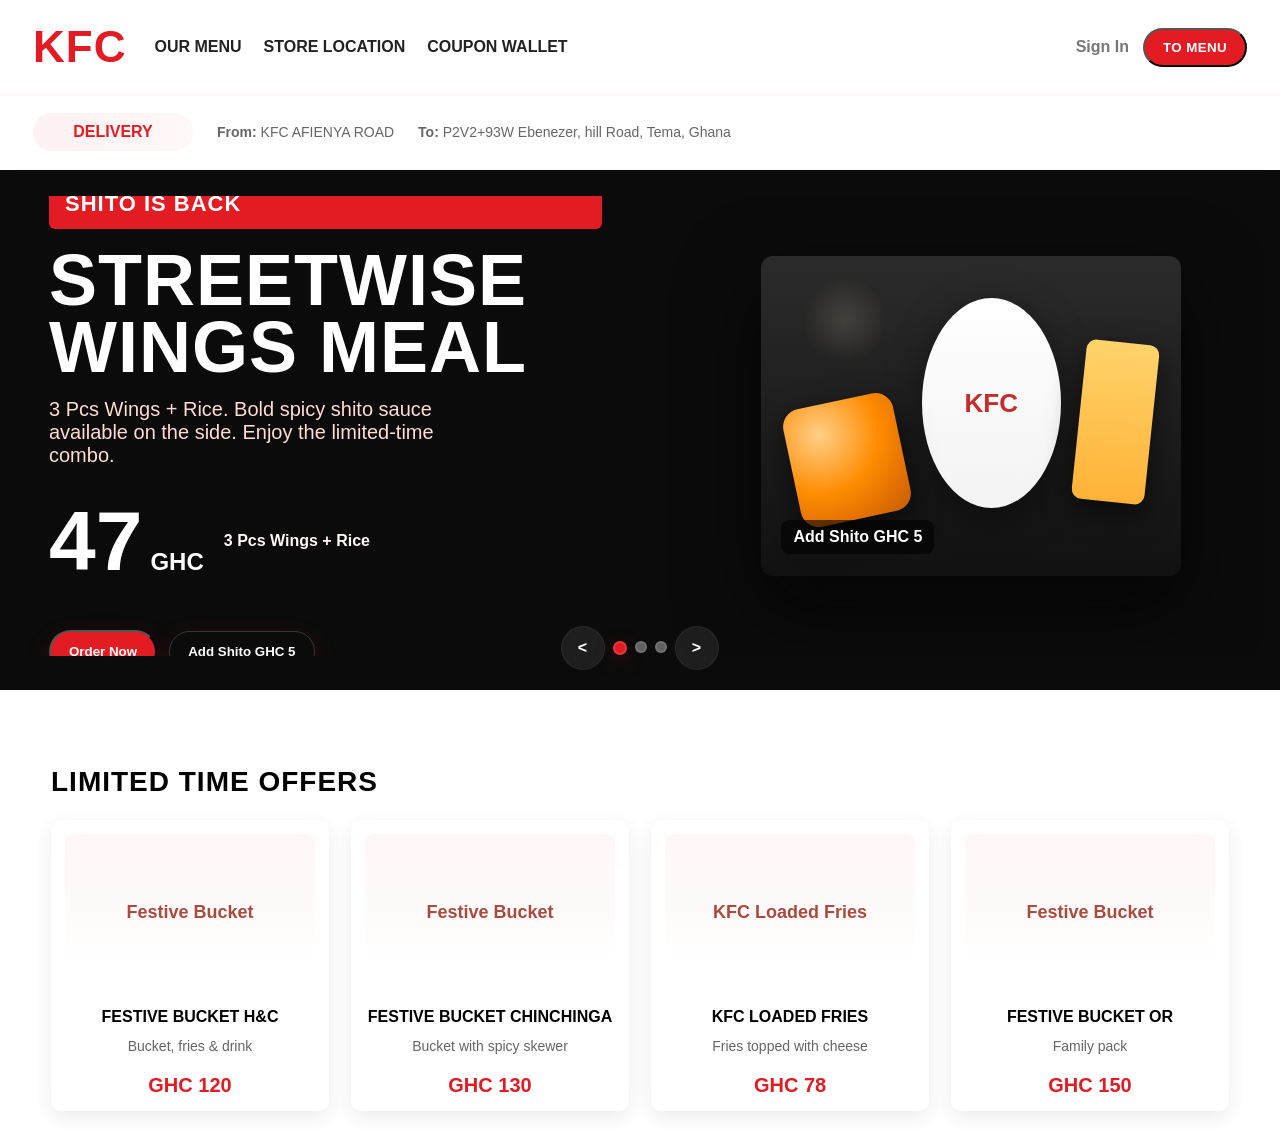
==== bas.html @ 0181c8e1 "Create bas.html" ====
<!doctype html>
<html lang="en">
<head>
  <meta charset="utf-8" />
  <meta name="viewport" content="width=device-width, initial-scale=1" />
  <title>KFC — Replica Hero Slideshow</title>

  <style>
    /* ---------- Reset & base ---------- */
    * { box-sizing: border-box; }
    html,body { margin:0; padding:0; height:100%; font-family: "Inter", "Helvetica Neue", Arial, sans-serif; -webkit-font-smoothing:antialiased; }
    :root{
      --red: #e31b23;
      --dark: #0b0b0b;
      --muted: #f4f4f4;
      --card-shadow: 0 6px 20px rgba(11,11,11,0.08);
      --max-w: 1250px;
    }
    a { color:inherit; text-decoration:none; }

    /* ---------- header ---------- */
    header {
      background: white;
      border-bottom: 1px solid rgba(227,27,35,0.06);
      position: sticky;
      top:0;
      z-index: 40;
      box-shadow: 0 1px 0 rgba(0,0,0,0.02);
    }
    .topbar {
      max-width: var(--max-w);
      margin: 0 auto;
      display:flex;
      align-items:center;
      gap:24px;
      padding:22px 18px;
    }
    .logo {
      font-weight:900;
      color: var(--red);
      font-size:44px;
      letter-spacing:1px;
    }
    nav {
      display:flex;
      gap:22px;
      margin-left:12px;
      align-items:center;
      font-weight:700;
      text-transform:uppercase;
      color:#222;
    }
    .right-actions { margin-left:auto; display:flex; align-items:center; gap:14px; }
    .btn-menu {
      background: var(--red);
      color:white;
      border-radius:28px;
      padding:10px 18px;
      font-weight:700;
      letter-spacing:0.4px;
    }

    /* ---------- delivery row ---------- */
    .delivery-row {
      max-width: var(--max-w);
      margin: 0 auto;
      padding:18px;
      display:flex;
      gap:18px;
      align-items:center;
      border-bottom: 1px solid rgba(0,0,0,0.04);
      color:#333;
    }
    .delivery-pill {
      display:flex;
      gap:10px;
      align-items:center;
      background:linear-gradient(90deg, rgba(227,27,35,0.06), rgba(227,27,35,0.03));
      padding:10px 14px;
      border-radius:28px;
      font-weight:700;
      color:var(--red);
      width:160px;
      justify-content:center;
    }
    .del-info { color:#666; font-size:14px; margin-left:6px; }

    /* ---------- hero slideshow ---------- */
    .hero-wrap {
      background: var(--dark);
      padding:26px 0 34px 0;
    }
    .hero {
      max-width: var(--max-w);
      margin: 0 auto;
      position:relative;
      height:460px;
      border-radius:6px;
      overflow:visible;
    }

    .slides {
      height:100%;
      position:relative;
      overflow: hidden;
      border-radius:6px;
    }

    .slide {
      position:absolute;
      inset:0;
      display:flex;
      gap:30px;
      align-items:center;
      padding:34px;
      transition: transform 0.7s cubic-bezier(.2,.9,.2,1), opacity 0.7s ease;
      opacity:0;
      transform: translateX(30px);
    }
    .slide.active { opacity:1; transform: translateX(0); z-index:2; }

    /* Left panel — announcement */
    .announce {
      width:48%;
      color:white;
      display:flex;
      flex-direction:column;
      gap:18px;
      justify-content:center;
    }
    .announce .tag {
      background:var(--red);
      padding:12px 16px;
      display:inline-block;
      font-weight:900;
      font-size:22px;
      border-radius:6px;
      letter-spacing:1px;
    }
    .announce h1 {
      margin:0;
      font-size:72px;
      line-height:0.92;
      letter-spacing:1px;
      font-weight:900;
      text-transform:uppercase;
    }
    .announce .desc {
      font-size:20px;
      color: #ffdcd5;
      max-width:440px;
    }
    .announce .pricebox {
      display:flex;
      align-items:center;
      gap:20px;
      margin-top:8px;
    }
    .price {
      font-size:84px;
      font-weight:900;
      color:white;
    }
    .price small {
      display:block;
      font-size:18px;
      font-weight:700;
      margin-top:-6px;
      color:#ffefef;
    }
    .cta-row { margin-top:22px; display:flex; gap:12px; align-items:center; }

    .cta {
      background:var(--red);
      color:#fff;
      padding:12px 18px;
      border-radius:28px;
      font-weight:800;
      box-shadow: 0 8px 24px rgba(227,27,35,0.18);
      cursor:pointer;
    }
    .cta.secondary {
      background:transparent;
      color:#fff;
      border:1px solid rgba(255,255,255,0.18);
    }

    /* Right panel — hero product composition */
    .hero-media {
      width:52%;
      display:flex;
      align-items:center;
      justify-content:center;
      position:relative;
    }
    .product-stack {
      width:480px;
      height:300px;
      position:relative;
    }

    /* simple decorative "bucket + wings + rice" using SVG background placeholders */
    .product-placeholder {
      position:absolute;
      right:0;
      bottom:0;
      width:420px;
      height:320px;
      transform:translateX(10px);
      background-image:
        radial-gradient(circle at 20% 20%, rgba(255,230,200,0.14), transparent 10%),
        linear-gradient(180deg,#2b2b2b 0%, #111 100%);
      border-radius:12px;
      display:flex;
      align-items:center;
      justify-content:center;
      overflow:hidden;
      box-shadow: 0 30px 80px rgba(3,3,3,0.7);
    }
    .product-placeholder .fake-bucket {
      width:360px;
      height:220px;
      position:relative;
      display:flex;
      gap:18px;
      align-items:flex-end;
      justify-content:center;
      padding-bottom:18px;
    }
    .bucket {
      width:210px;
      height:210px;
      border-radius:50%;
      background:linear-gradient(180deg,#fff 0%, #f3f3f3 100%);
      display:flex;
      align-items:center;
      justify-content:center;
      box-shadow: 0 12px 40px rgba(0,0,0,0.45);
      font-weight:900;
      color:#c82b2b;
      font-size:26px;
    }
    .wings {
      width:150px;
      height:120px;
      background: radial-gradient(circle at 30% 25%, #ffcf87, #ff8b00 50%, #c85a03 100%);
      border-radius:18px;
      transform: translateY(12px) rotate(-12deg);
      box-shadow: 0 10px 30px rgba(0,0,0,0.6);
    }
    .fries {
      width:110px;
      height:160px;
      background:linear-gradient(#ffd36b,#ffb236);
      border-radius:10px;
      transform: translateY(-6px) rotate(6deg);
      box-shadow: 0 10px 30px rgba(0,0,0,0.6);
    }

    /* small badge on product */
    .badge {
      position:absolute;
      left:20px;
      bottom:22px;
      background:rgba(0,0,0,0.6);
      color:#fff;
      padding:8px 12px;
      border-radius:8px;
      font-weight:800;
      display:inline-flex;
      gap:8px;
      align-items:center;
    }

    /* slide indicator dots & arrows */
    .controls {
      position:absolute;
      left:50%;
      transform:translateX(-50%);
      bottom:-14px;
      display:flex;
      gap:8px;
      align-items:center;
      z-index:60;
    }
    .dots { display:flex; gap:8px; }
    .dot {
      width:12px; height:12px; border-radius:50%;
      background:rgba(255,255,255,0.35);
      border:2px solid rgba(255,255,255,0.12);
      cursor:pointer;
    }
    .dot.active { background:var(--red); box-shadow: 0 6px 20px rgba(227,27,35,0.28); width:14px; height:14px; }

    .arrow {
      width:44px; height:44px;
      border-radius:50%;
      background: rgba(255,255,255,0.08);
      display:flex; align-items:center; justify-content:center;
      backdrop-filter: blur(2px);
      cursor:pointer;
      border: 1px solid rgba(255,255,255,0.06);
      color:white;
      font-weight:800;
    }
    .arrow:hover { background: rgba(255,255,255,0.12); }

    /* ---------- limited time offers ---------- */
    .section {
      max-width: var(--max-w);
      margin: 36px auto;
      padding: 18px;
    }
    .section h2 {
      font-size:28px;
      letter-spacing:1px;
      margin:22px 0;
      font-weight:900;
    }
    .cards {
      display:grid;
      grid-template-columns: repeat(4, 1fr);
      gap:22px;
    }
    .card {
      background:white;
      border-radius:10px;
      padding:14px;
      box-shadow: var(--card-shadow);
      display:flex;
      flex-direction:column;
      align-items:center;
      gap:12px;
    }
    .card .img {
      width:100%;
      aspect-ratio: 1.6 / 1;
      border-radius:8px;
      background: linear-gradient(#fff7f7,#fff);
      display:flex;
      align-items:center;
      justify-content:center;
      font-weight:800;
      color:#a94b3f;
      font-size:18px;
    }
    .card h3 { margin:6px 0 0 0; font-size:16px; font-weight:800; text-transform:uppercase; }
    .card p { margin:0; color:#666; font-size:14px; text-align:center; }
    .card .price { font-weight:900; margin-top:8px; font-size:20px; color:var(--red); }

    /* ---------- layout widths ---------- */
    .container { max-width: var(--max-w); margin:0 auto; padding:0 18px; }

    /* ---------- responsive for slightly smaller screens (but user wanted large screen) ---------- */
    @media (max-width: 1100px) {
      .announce h1 { font-size:56px; }
      .price { font-size:66px; }
      .hero { height:420px; }
      .cards { grid-template-columns: repeat(2,1fr); }
    }
    @media (max-width: 760px) {
      .topbar { padding:14px; gap:12px; }
      nav { display:none; }
      .hero { height:380px; }
      .slide { flex-direction:column; padding:18px; }
      .announce { width:100%; text-align:center; }
      .hero-media { width:100%; margin-top:12px; }
      .cards { grid-template-columns: 1fr; }
    }

  </style>
</head>
<body>

  <!-- HEADER -->
  <header role="banner" aria-label="Site header">
    <div class="topbar">
      <div style="display:flex;align-items:center;gap:16px;">
        <div class="logo">KFC</div>
        <nav aria-label="Main navigation">
          <a href="#">Our Menu</a>
          <a href="#">Store Location</a>
          <a href="#">Coupon Wallet</a>
        </nav>
      </div>

      <div class="right-actions">
        <div style="color:#777; font-weight:700;">Sign In</div>
        <button class="btn-menu" aria-label="Open menu">TO MENU</button>
      </div>
    </div>
  </header>

  <!-- DELIVERY ROW -->
  <div class="delivery-row">
    <div class="delivery-pill" aria-hidden="true">DELIVERY</div>
    <div class="del-info"><strong>From:</strong> KFC AFIENYA ROAD</div>
    <div class="del-info"><strong>To:</strong> P2V2+93W Ebenezer, hill Road, Tema, Ghana</div>
  </div>

  <!-- HERO / SLIDESHOW -->
  <section class="hero-wrap" aria-label="Promotions">
    <div class="hero">

      <div class="slides" id="slides">

        <!-- Slide 0 -->
        <article class="slide active" data-index="0" role="group" aria-roledescription="slide" aria-label="Slide 1 of 3">
          <div class="announce" aria-hidden="false">
            <div class="tag">SHITO IS BACK</div>
            <h1>STREETWISE<br>WINGS MEAL</h1>
            <div class="desc">3 Pcs Wings + Rice. Bold spicy shito sauce available on the side. Enjoy the limited-time combo.</div>

            <div class="pricebox">
              <div class="price">47<span style="font-size:24px; margin-left:8px;">GHC</span></div>
              <div style="color:#fff8f8; font-weight:800;">3 Pcs Wings + Rice</div>
            </div>

            <div class="cta-row">
              <button class="cta">Order Now</button>
              <button class="cta secondary">Add Shito GHC 5</button>
            </div>
          </div>

          <div class="hero-media" aria-hidden="true">
            <div class="product-stack">
              <div class="product-placeholder" role="img" aria-label="KFC meal">
                <div class="product-placeholder-inner">
                  <div class="fake-bucket">
                    <div class="wings" style="width:170px;height:120px"></div>
                    <div class="bucket">KFC</div>
                    <div class="fries"></div>
                  </div>
                </div>
                <div class="badge">Add Shito GHC 5</div>
              </div>
            </div>
          </div>
        </article>

        <!-- Slide 1 -->
        <article class="slide" data-index="1" role="group" aria-roledescription="slide" aria-label="Slide 2 of 3">
          <div class="announce">
            <div class="tag">NEW FLAVOUR</div>
            <h1>CRUNCHY<br>BUCKET</h1>
            <div class="desc">Get a family bucket with extra crispy pieces — perfect with our signature dips and fries.</div>

            <div class="pricebox">
              <div class="price">78<span style="font-size:24px; margin-left:8px;">GHC</span></div>
              <div style="color:#ffefef; font-weight:800;">Bucket + Fries</div>
            </div>

            <div class="cta-row">
              <button class="cta">View Bucket</button>
              <button class="cta secondary">Find Store</button>
            </div>
          </div>

          <div class="hero-media" aria-hidden="true">
            <div class="product-stack">
              <div class="product-placeholder">
                <div class="fake-bucket">
                  <div class="wings" style="width:155px;height:110px; transform: translateY(6px) rotate(-6deg)"></div>
                  <div class="bucket">KFC</div>
                  <div class="fries" style="transform: translateY(-10px) rotate(10deg)"></div>
                </div>
                <div class="badge">Limited Time</div>
              </div>
            </div>
          </div>
        </article>

        <!-- Slide 2 -->
        <article class="slide" data-index="2" role="group" aria-roledescription="slide" aria-label="Slide 3 of 3">
          <div class="announce">
            <div class="tag">FESTIVE</div>
            <h1>FESTIVE<br>BUCKET</h1>
            <div class="desc">Celebrate with a bucket for sharing — includes drinks and sides for the whole crew.</div>

            <div class="pricebox">
              <div class="price">95<span style="font-size:24px; margin-left:8px;">GHC</span></div>
              <div style="color:#ffefef; font-weight:800;">Meals for 3-4</div>
            </div>

            <div class="cta-row">
              <button class="cta">Get Festive</button>
              <button class="cta secondary">See Offers</button>
            </div>
          </div>

          <div class="hero-media" aria-hidden="true">
            <div class="product-stack">
              <div class="product-placeholder">
                <div class="fake-bucket">
                  <div class="wings" style="width:160px;height:120px; transform: translateY(10px) rotate(-10deg)"></div>
                  <div class="bucket">KFC</div>
                  <div class="fries"></div>
                </div>
                <div class="badge">Available on App</div>
              </div>
            </div>
          </div>
        </article>

      </div> <!-- slides -->

      <!-- controls (dots & arrows) -->
      <div class="controls" aria-hidden="false">
        <div class="arrow" id="prev" title="Previous" aria-label="Previous slide">&lt;</div>
        <div class="dots" id="dots" role="tablist" aria-label="Slide dots">
          <div class="dot active" data-dot="0" role="tab" aria-selected="true" aria-controls="slide-0"></div>
          <div class="dot" data-dot="1" role="tab" aria-selected="false" aria-controls="slide-1"></div>
          <div class="dot" data-dot="2" role="tab" aria-selected="false" aria-controls="slide-2"></div>
        </div>
        <div class="arrow" id="next" title="Next" aria-label="Next slide">&gt;</div>
      </div>

    </div>
  </section>

  <!-- LIMITED TIME OFFERS -->
  <section class="section" aria-labelledby="offers">
    <div class="container">
      <h2 id="offers">LIMITED TIME OFFERS</h2>
      <div class="cards" role="list">
        <article class="card" role="listitem">
          <div class="img">Festive Bucket</div>
          <h3>Festive Bucket H&C</h3>
          <p>Bucket, fries & drink</p>
          <div class="price">GHC 120</div>
        </article>

        <article class="card" role="listitem">
          <div class="img">Festive Bucket</div>
          <h3>Festive Bucket Chinchinga</h3>
          <p>Bucket with spicy skewer</p>
          <div class="price">GHC 130</div>
        </article>

        <article class="card" role="listitem">
          <div class="img">KFC Loaded Fries</div>
          <h3>KFC Loaded Fries</h3>
          <p>Fries topped with cheese</p>
          <div class="price">GHC 78</div>
        </article>

        <article class="card" role="listitem">
          <div class="img">Festive Bucket</div>
          <h3>Festive Bucket OR</h3>
          <p>Family pack</p>
          <div class="price">GHC 150</div>
        </article>
      </div>
    </div>
  </section>

  <script>
    // Simple autoplay slideshow with controls and accessibility
    (function(){
      const slidesEl = document.getElementById('slides');
      const slides = Array.from(slidesEl.querySelectorAll('.slide'));
      const dotsEl = document.getElementById('dots');
      const dots = Array.from(dotsEl.querySelectorAll('.dot'));
      const prev = document.getElementById('prev');
      const next = document.getElementById('next');

      let current = 0;
      let timer = null;
      const interval = 4500;

      function goTo(index, manual=false) {
        index = (index + slides.length) % slides.length;
        slides.forEach((s,i) => {
          if(i===index) {
            s.classList.add('active');
            s.setAttribute('aria-hidden','false');
          } else {
            s.classList.remove('active');
            s.setAttribute('aria-hidden','true');
          }
        });
        dots.forEach((d,i) => {
          d.classList.toggle('active', i===index);
          d.setAttribute('aria-selected', i===index ? 'true' : 'false');
        });
        current = index;
        if(manual) restartTimer();
      }

      function nextSlide() { goTo(current + 1, false); }
      function prevSlide() { goTo(current - 1, false); }

      // hook events
      dots.forEach(d => d.addEventListener('click', (e)=> {
        const idx = Number(e.currentTarget.dataset.dot);
        goTo(idx, true);
      }));
      next.addEventListener('click', ()=> { goTo(current+1, true); });
      prev.addEventListener('click', ()=> { goTo(current-1, true); });

      // keyboard support
      document.addEventListener('keydown', (e)=> {
        if(e.key === 'ArrowRight') { goTo(current+1, true); }
        if(e.key === 'ArrowLeft') { goTo(current-1, true); }
      });

      function startTimer() {
        timer = setInterval(()=> goTo(current+1, false), interval);
      }
      function stopTimer() {
        if(timer) { clearInterval(timer); timer = null; }
      }
      function restartTimer() { stopTimer(); startTimer(); }

      // pause on hover
      slidesEl.addEventListener('mouseenter', stopTimer);
      slidesEl.addEventListener('mouseleave', startTimer);

      // initialize
      goTo(0);
      startTimer();

      // make slides accessible by setting proper ids
      slides.forEach((s,i)=> s.id = 'slide-' + i);

    })();
  </script>

</body>
</html>
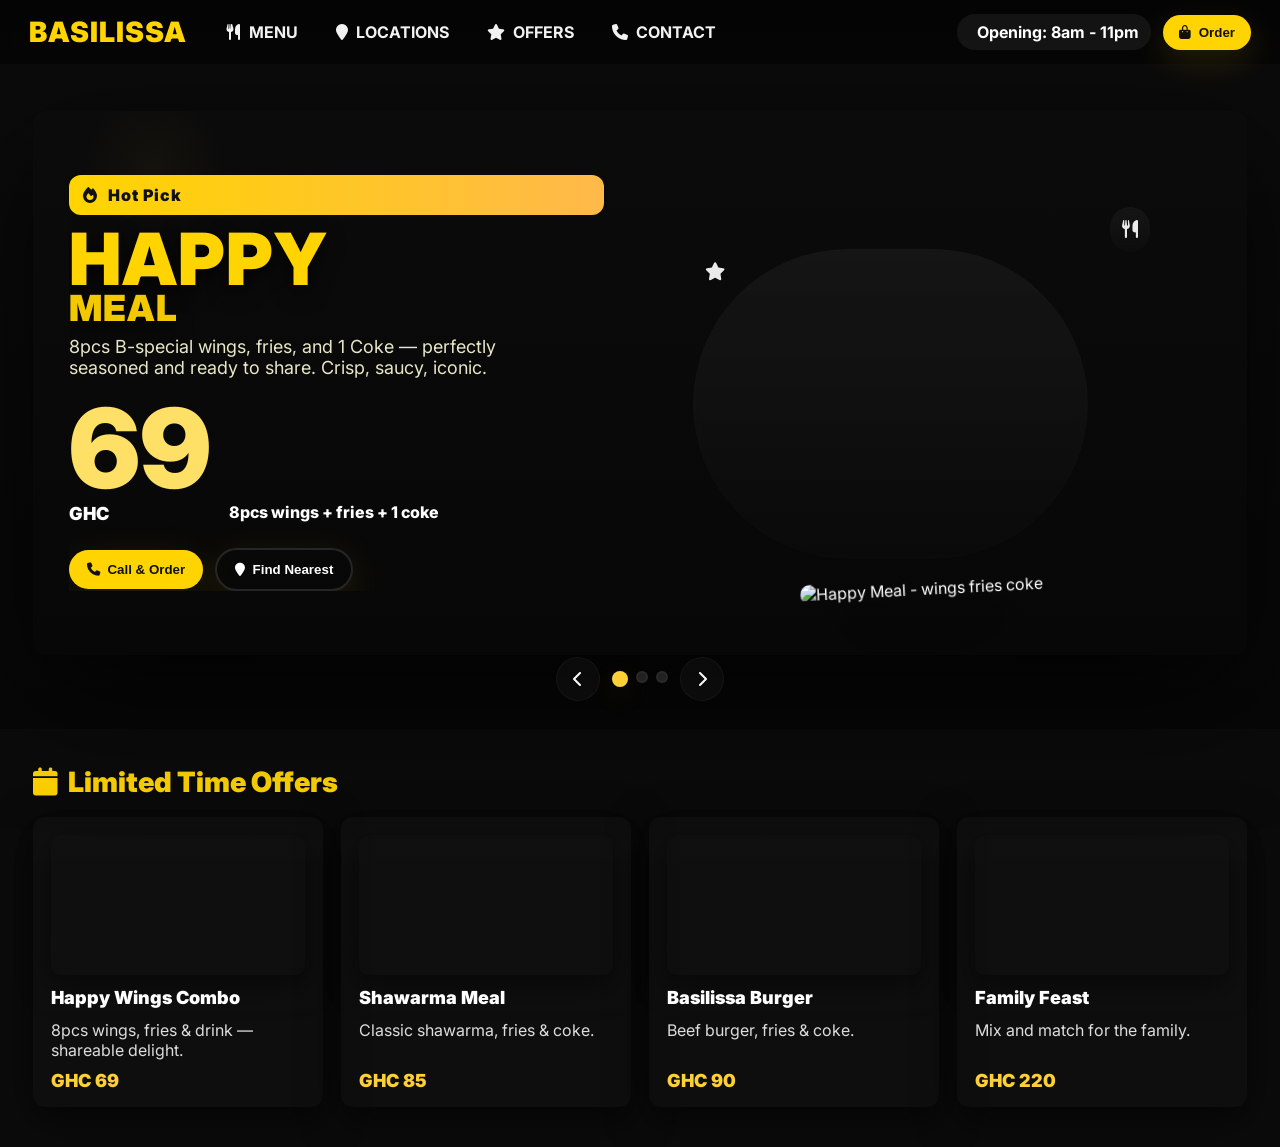
==== commit 4be58661: "Update bas.html" ====
--- a/bas.html
+++ b/bas.html
@@ -1,373 +1,151 @@
-<!doctype html>
+
+
+  <!doctype html>
 <html lang="en">
 <head>
   <meta charset="utf-8" />
   <meta name="viewport" content="width=device-width, initial-scale=1" />
-  <title>KFC — Replica Hero Slideshow</title>
-
+  <title>BASILISSA — Radiant Meals</title>
+
+  <link rel="stylesheet" href="https://cdnjs.cloudflare.com/ajax/libs/font-awesome/4.7.0/css/font-awesome.min.css">
+ <link href="https://fonts.googleapis.com/css2?family=Inter:wght@300;400;600;800&display=swap" rel="stylesheet">
+  <link rel="stylesheet" href="https://cdnjs.cloudflare.com/ajax/libs/font-awesome/6.4.0/css/all.min.css">
+    <link href="https://fonts.googleapis.com/css2?family=Montserrat:wght@300;400;600;700&display=swap" rel="stylesheet"/>
+<script src="https://kit.fontawesome.com/a076d05399.js" crossorigin="anonymous"></script>
+  <link rel="stylesheet"
+        href="https://cdnjs.cloudflare.com/ajax/libs/font-awesome/6.4.0/css/all.min.css"/>
+  <script src='https://kit.fontawesome.com/a076d05399.js' crossorigin='anonymous'></script>
   <style>
     /* ---------- Reset & base ---------- */
-    * { box-sizing: border-box; }
-    html,body { margin:0; padding:0; height:100%; font-family: "Inter", "Helvetica Neue", Arial, sans-serif; -webkit-font-smoothing:antialiased; }
+    *{box-sizing:border-box}
+    html,body{margin:0;padding:0;height:100%;font-family:Inter, "Helvetica Neue", Arial, sans-serif;background:#0b0b0b;color:#fff}
     :root{
-      --red: #e31b23;
-      --dark: #0b0b0b;
-      --muted: #f4f4f4;
-      --card-shadow: 0 6px 20px rgba(11,11,11,0.08);
-      --max-w: 1250px;
+      --yellow:#ffd400;
+      --accent:#ffcf36;
+      --dark:#0b0b0b;
+      --muted: #efefef;
+      --max-w:1250px;
+      --glass: rgba(255,255,255,0.06);
     }
-    a { color:inherit; text-decoration:none; }
-
-    /* ---------- header ---------- */
-    header {
-      background: white;
-      border-bottom: 1px solid rgba(227,27,35,0.06);
-      position: sticky;
-      top:0;
-      z-index: 40;
-      box-shadow: 0 1px 0 rgba(0,0,0,0.02);
+    a{color:inherit;text-decoration:none}
+    img{max-width:100%;display:block;}
+
+    /* ---------- Header ---------- */
+    header{position:sticky;top:0;z-index:200;background:linear-gradient(180deg,rgba(0,0,0,0.6),rgba(0,0,0,0.4));backdrop-filter:blur(6px);border-bottom:1px solid rgba(255,255,255,0.03)}
+    .topbar{max-width:var(--max-w);margin:0 auto;display:flex;align-items:center;gap:18px;padding:14px}
+    .logo-wrap{display:flex;align-items:center;gap:12px}
+    .logo-img{width:64px;height:64px;border-radius:12px;object-fit:cover;box-shadow:0 8px 30px rgba(0,0,0,0.6);border:2px solid rgba(255,255,255,0.04)}
+    .logo-text{font-weight:900;color:var(--yellow);font-size:28px;letter-spacing:1px}
+    nav{display:flex;gap:18px;margin-left:18px;font-weight:700;text-transform:uppercase;color:#fff;opacity:0.95}
+    nav a{padding:8px 10px;border-radius:8px}
+    nav a:hover{background:rgba(255,255,255,0.03)}
+    .right-actions{margin-left:auto;display:flex;align-items:center;gap:12px}
+    .icon-pill{display:inline-flex;gap:8px;align-items:center;padding:8px 12px;border-radius:999px;background:var(--glass);font-weight:700}
+    .btn-primary{background:var(--yellow);color:#111;padding:10px 16px;border-radius:28px;font-weight:900;box-shadow:0 12px 30px rgba(255,212,0,0.12);cursor:pointer;border:none}
+
+    /* ---------- hero ---------- */
+    .hero-wrap{padding:28px 0 56px 0;background:
+      radial-gradient(1200px 200px at 10% 10%, rgba(255,216,72,0.03), transparent 10%),
+      linear-gradient(180deg,#0b0b0b 0%, #070707 100%);
     }
-    .topbar {
-      max-width: var(--max-w);
-      margin: 0 auto;
-      display:flex;
-      align-items:center;
-      gap:24px;
-      padding:22px 18px;
+    .hero{max-width:var(--max-w);margin:0 auto;position:relative;height:580px;border-radius:14px;overflow:visible;padding:18px}
+
+    .slides{position:relative;height:100%;overflow:hidden;border-radius:14px;box-shadow: 0 40px 120px rgba(0,0,0,0.7);}
+
+    .slide{
+      position:absolute;inset:0;display:flex;gap:28px;align-items:center;padding:36px;transition:opacity .8s ease, transform .8s cubic-bezier(.2,.9,.2,1);
+      opacity:0;transform:translateX(40px) scale(.99);
+      background-image:
+        linear-gradient(180deg, rgba(0,0,0,0.35), rgba(0,0,0,0.45));
     }
-    .logo {
-      font-weight:900;
-      color: var(--red);
-      font-size:44px;
-      letter-spacing:1px;
+    .slide.active{opacity:1;transform:translateX(0) scale(1);z-index:2}
+
+    /* left panel content */
+    .announce{width:48%;display:flex;flex-direction:column;gap:12px;justify-content:center;overflow:hidden}
+    .announce .mini{display:inline-flex;gap:10px;align-items:center;padding:10px 14px;border-radius:12px;background:linear-gradient(90deg,var(--yellow),#ffb94a);color:#111;font-weight:900;letter-spacing:1px}
+    .announce h1{margin:0;font-size:72px;line-height:0.9;letter-spacing:1px;font-weight:900;text-transform:uppercase;color:var(--yellow);text-shadow:0 6px 20px rgba(0,0,0,0.7)}
+    .announce h1 span{display:block;font-size:36px;opacity:.95}
+    .desc{color:#ffd;opacity:0.9;font-size:18px;max-width:460px}
+    .pricebox{display:flex;align-items:flex-end;gap:18px;margin-top:6px}
+    .price{font-size:110px;font-weight:900;color:var(--accent);line-height:0.95;transform-origin:left bottom;animation:priceSwing 3s ease-in-out infinite}
+    .price small{display:block;font-size:18px;font-weight:900;margin-top:4px;color:#fff}
+    @keyframes priceSwing{0%{transform:translateY(0)}50%{transform:translateY(-6px) rotate(-2deg)}100%{transform:translateY(0)}}
+
+    .cta-row{display:flex;gap:12px;margin-top:14px;align-items:center}
+    .cta{background:var(--yellow);color:#111;padding:12px 18px;border-radius:30px;font-weight:900;box-shadow:0 12px 40px rgba(255,212,0,0.12);cursor:pointer;border:none}
+    .cta.alt{background:transparent;border:2px solid rgba(255,255,255,0.12);color:#fff}
+
+    /* right panel */
+    .hero-media{width:52%;display:flex;align-items:center;justify-content:center;position:relative;overflow:visible}
+    .slide-img-wrap{position:relative;width:520px;height:420px;border-radius:14px;overflow:visible;display:flex;align-items:flex-end;justify-content:center}
+    .slide-img{position:relative;z-index:5;max-width:520px;height:auto;border-radius:10px;object-fit:cover;box-shadow:0 30px 80px rgba(0,0,0,0.65);transform:translateY(0);transition:transform .9s cubic-bezier(.2,.9,.2,1)}
+    .slide-layer{position:absolute;z-index:6;pointer-events:none}
+    .bottle{width:120px;right:24px;bottom:20px;position:absolute;transform-origin:center;animation:floatBottle 4s ease-in-out infinite}
+    @keyframes floatBottle{0%{transform:translateY(0) rotate(-2deg)}50%{transform:translateY(-8px) rotate(4deg)}100%{transform:translateY(0) rotate(-2deg)}}
+
+    .fries-float{width:140px;left:28px;bottom:14px;position:absolute;animation:friesPop 3.6s ease-in-out infinite}
+    @keyframes friesPop{0%{transform:translateY(0) rotate(-2deg)}50%{transform:translateY(-16px) rotate(6deg)}100%{transform:translateY(0) rotate(-2deg)}}
+
+    /* decorative icons floating */
+    .glow-icon{position:absolute;z-index:9;opacity:.92;font-size:20px;padding:12px;border-radius:999px;background:linear-gradient(180deg,rgba(255,255,255,0.06),rgba(255,255,255,0.02));backdrop-filter:blur(4px)}
+    .glow-icon.spin{animation:spin 9s linear infinite}
+    @keyframes spin{from{transform:rotate(0)}to{transform:rotate(360deg)}}
+
+    /* controls */
+    .controls{position:absolute;left:50%;transform:translateX(-50%);bottom:-28px;display:flex;gap:12px;align-items:center;z-index:80}
+    .dots{display:flex;gap:8px}
+    .dot{width:12px;height:12px;border-radius:50%;background:rgba(255,255,255,0.12);border:2px solid rgba(255,255,255,0.04);cursor:pointer}
+    .dot.active{background:var(--accent);box-shadow:0 8px 30px rgba(255,203,25,0.12);width:16px;height:16px}
+    .arrow{width:44px;height:44px;border-radius:50%;display:flex;align-items:center;justify-content:center;background:rgba(255,255,255,0.03);cursor:pointer;border:1px solid rgba(255,255,255,0.04)}
+    .arrow:hover{background:rgba(255,255,255,0.06)}
+
+    /* ---------- slide-specific styles (distinct visual language per slide) ---------- */
+
+    /* Slide 1 - HAPPY MEAL (wings+fries+coke) */
+    .slide--0{background-image:
+        radial-gradient(circle at 10% 10%, rgba(255,200,60,0.04), transparent 6%),
+        linear-gradient(180deg,#0b0b0b,#070707);}
+    .slide--0 .announce h1{color:var(--yellow)}
+    .slide--0 .price{color:#ffe066}
+    .slide--0 .slide-img{transform:translateY(6px) rotate(-3deg);filter:drop-shadow(0 40px 60px rgba(0,0,0,0.7))}
+    .slide--0 .glow-icon{right:18%;top:18%;font-size:18px}
+
+    /* Slide 2 - HAPPY SHAWARMA MEAL */
+    .slide--1{background-image:
+        radial-gradient(circle at 90% 10%, rgba(255,120,60,0.03), transparent 6%),
+        linear-gradient(180deg,#0b0b0b,#0c0505);}
+    .slide--1 .announce h1{color:#ffb84d}
+    .slide--1 .price{color:#ffd08a;animation:pricePop 2.8s ease-in-out infinite}
+    @keyframes pricePop{0%{transform:scale(1)}50%{transform:scale(1.04)}100%{transform:scale(1)}}
+    .slide--1 .slide-img{transform:translateY(-6px) rotate(2deg)}
+    .slide--1 .glow-icon{left:12%;top:14%;font-size:20px}
+
+    /* Slide 3 - HAPPY BURGER MEAL */
+    .slide--2{background-image:
+        radial-gradient(circle at 60% 10%, rgba(255,100,100,0.03), transparent 6%),
+        linear-gradient(180deg,#0b0b0b,#050507);}
+    .slide--2 .announce h1{color:#ffd05a}
+    .slide--2 .price{color:#ffd36b;animation:priceBeat 2.6s infinite}
+    @keyframes priceBeat{0%{transform:translateY(0)}50%{transform:translateY(-8px)}100%{transform:translateY(0)}}
+    .slide--2 .slide-img{transform:translateY(0) rotate(0deg)}
+    .slide--2 .glow-icon{right:12%;top:20%}
+
+    /* ---------- cards below hero ---------- */
+    .section{max-width:var(--max-w);margin:36px auto;padding:0 18px 40px 18px}
+    .section h2{font-size:28px;margin-bottom:18px;font-weight:900;color:var(--yellow)}
+    .cards{display:grid;grid-template-columns:repeat(4,1fr);gap:18px}
+    .card{background:linear-gradient(180deg,rgba(255,255,255,0.02),rgba(255,255,255,0.01));padding:18px;border-radius:12px;box-shadow:0 12px 40px rgba(0,0,0,0.6);display:flex;flex-direction:column;gap:12px;align-items:flex-start}
+    .card .img{width:100%;height:140px;border-radius:10px;background-size:cover;background-position:center;box-shadow:0 10px 30px rgba(0,0,0,0.5)}
+    .card h3{margin:0;font-size:18px;font-weight:900}
+    .card p{margin:0;color:#ddd}
+    .card .price{margin-top:auto;font-weight:900;color:var(--accent);font-size:18px}
+
+    /* ---------- responsive ---------- */
+    @media (max-width:1100px){.announce h1{font-size:56px}.price{font-size:86px}.hero{height:480px}.cards{grid-template-columns:repeat(2,1fr)}}
+    @media (max-width:760px){
+      nav{display:none}.announce{width:100%;text-align:center}.hero{height:auto;padding-bottom:36px}.slide{position:relative;flex-direction:column;padding:18px}.hero-media{width:100%;margin-top:12px}.cards{grid-template-columns:1fr}
+      .price{font-size:56px}
     }
-    nav {
-      display:flex;
-      gap:22px;
-      margin-left:12px;
-      align-items:center;
-      font-weight:700;
-      text-transform:uppercase;
-      color:#222;
-    }
-    .right-actions { margin-left:auto; display:flex; align-items:center; gap:14px; }
-    .btn-menu {
-      background: var(--red);
-      color:white;
-      border-radius:28px;
-      padding:10px 18px;
-      font-weight:700;
-      letter-spacing:0.4px;
-    }
-
-    /* ---------- delivery row ---------- */
-    .delivery-row {
-      max-width: var(--max-w);
-      margin: 0 auto;
-      padding:18px;
-      display:flex;
-      gap:18px;
-      align-items:center;
-      border-bottom: 1px solid rgba(0,0,0,0.04);
-      color:#333;
-    }
-    .delivery-pill {
-      display:flex;
-      gap:10px;
-      align-items:center;
-      background:linear-gradient(90deg, rgba(227,27,35,0.06), rgba(227,27,35,0.03));
-      padding:10px 14px;
-      border-radius:28px;
-      font-weight:700;
-      color:var(--red);
-      width:160px;
-      justify-content:center;
-    }
-    .del-info { color:#666; font-size:14px; margin-left:6px; }
-
-    /* ---------- hero slideshow ---------- */
-    .hero-wrap {
-      background: var(--dark);
-      padding:26px 0 34px 0;
-    }
-    .hero {
-      max-width: var(--max-w);
-      margin: 0 auto;
-      position:relative;
-      height:460px;
-      border-radius:6px;
-      overflow:visible;
-    }
-
-    .slides {
-      height:100%;
-      position:relative;
-      overflow: hidden;
-      border-radius:6px;
-    }
-
-    .slide {
-      position:absolute;
-      inset:0;
-      display:flex;
-      gap:30px;
-      align-items:center;
-      padding:34px;
-      transition: transform 0.7s cubic-bezier(.2,.9,.2,1), opacity 0.7s ease;
-      opacity:0;
-      transform: translateX(30px);
-    }
-    .slide.active { opacity:1; transform: translateX(0); z-index:2; }
-
-    /* Left panel — announcement */
-    .announce {
-      width:48%;
-      color:white;
-      display:flex;
-      flex-direction:column;
-      gap:18px;
-      justify-content:center;
-    }
-    .announce .tag {
-      background:var(--red);
-      padding:12px 16px;
-      display:inline-block;
-      font-weight:900;
-      font-size:22px;
-      border-radius:6px;
-      letter-spacing:1px;
-    }
-    .announce h1 {
-      margin:0;
-      font-size:72px;
-      line-height:0.92;
-      letter-spacing:1px;
-      font-weight:900;
-      text-transform:uppercase;
-    }
-    .announce .desc {
-      font-size:20px;
-      color: #ffdcd5;
-      max-width:440px;
-    }
-    .announce .pricebox {
-      display:flex;
-      align-items:center;
-      gap:20px;
-      margin-top:8px;
-    }
-    .price {
-      font-size:84px;
-      font-weight:900;
-      color:white;
-    }
-    .price small {
-      display:block;
-      font-size:18px;
-      font-weight:700;
-      margin-top:-6px;
-      color:#ffefef;
-    }
-    .cta-row { margin-top:22px; display:flex; gap:12px; align-items:center; }
-
-    .cta {
-      background:var(--red);
-      color:#fff;
-      padding:12px 18px;
-      border-radius:28px;
-      font-weight:800;
-      box-shadow: 0 8px 24px rgba(227,27,35,0.18);
-      cursor:pointer;
-    }
-    .cta.secondary {
-      background:transparent;
-      color:#fff;
-      border:1px solid rgba(255,255,255,0.18);
-    }
-
-    /* Right panel — hero product composition */
-    .hero-media {
-      width:52%;
-      display:flex;
-      align-items:center;
-      justify-content:center;
-      position:relative;
-    }
-    .product-stack {
-      width:480px;
-      height:300px;
-      position:relative;
-    }
-
-    /* simple decorative "bucket + wings + rice" using SVG background placeholders */
-    .product-placeholder {
-      position:absolute;
-      right:0;
-      bottom:0;
-      width:420px;
-      height:320px;
-      transform:translateX(10px);
-      background-image:
-        radial-gradient(circle at 20% 20%, rgba(255,230,200,0.14), transparent 10%),
-        linear-gradient(180deg,#2b2b2b 0%, #111 100%);
-      border-radius:12px;
-      display:flex;
-      align-items:center;
-      justify-content:center;
-      overflow:hidden;
-      box-shadow: 0 30px 80px rgba(3,3,3,0.7);
-    }
-    .product-placeholder .fake-bucket {
-      width:360px;
-      height:220px;
-      position:relative;
-      display:flex;
-      gap:18px;
-      align-items:flex-end;
-      justify-content:center;
-      padding-bottom:18px;
-    }
-    .bucket {
-      width:210px;
-      height:210px;
-      border-radius:50%;
-      background:linear-gradient(180deg,#fff 0%, #f3f3f3 100%);
-      display:flex;
-      align-items:center;
-      justify-content:center;
-      box-shadow: 0 12px 40px rgba(0,0,0,0.45);
-      font-weight:900;
-      color:#c82b2b;
-      font-size:26px;
-    }
-    .wings {
-      width:150px;
-      height:120px;
-      background: radial-gradient(circle at 30% 25%, #ffcf87, #ff8b00 50%, #c85a03 100%);
-      border-radius:18px;
-      transform: translateY(12px) rotate(-12deg);
-      box-shadow: 0 10px 30px rgba(0,0,0,0.6);
-    }
-    .fries {
-      width:110px;
-      height:160px;
-      background:linear-gradient(#ffd36b,#ffb236);
-      border-radius:10px;
-      transform: translateY(-6px) rotate(6deg);
-      box-shadow: 0 10px 30px rgba(0,0,0,0.6);
-    }
-
-    /* small badge on product */
-    .badge {
-      position:absolute;
-      left:20px;
-      bottom:22px;
-      background:rgba(0,0,0,0.6);
-      color:#fff;
-      padding:8px 12px;
-      border-radius:8px;
-      font-weight:800;
-      display:inline-flex;
-      gap:8px;
-      align-items:center;
-    }
-
-    /* slide indicator dots & arrows */
-    .controls {
-      position:absolute;
-      left:50%;
-      transform:translateX(-50%);
-      bottom:-14px;
-      display:flex;
-      gap:8px;
-      align-items:center;
-      z-index:60;
-    }
-    .dots { display:flex; gap:8px; }
-    .dot {
-      width:12px; height:12px; border-radius:50%;
-      background:rgba(255,255,255,0.35);
-      border:2px solid rgba(255,255,255,0.12);
-      cursor:pointer;
-    }
-    .dot.active { background:var(--red); box-shadow: 0 6px 20px rgba(227,27,35,0.28); width:14px; height:14px; }
-
-    .arrow {
-      width:44px; height:44px;
-      border-radius:50%;
-      background: rgba(255,255,255,0.08);
-      display:flex; align-items:center; justify-content:center;
-      backdrop-filter: blur(2px);
-      cursor:pointer;
-      border: 1px solid rgba(255,255,255,0.06);
-      color:white;
-      font-weight:800;
-    }
-    .arrow:hover { background: rgba(255,255,255,0.12); }
-
-    /* ---------- limited time offers ---------- */
-    .section {
-      max-width: var(--max-w);
-      margin: 36px auto;
-      padding: 18px;
-    }
-    .section h2 {
-      font-size:28px;
-      letter-spacing:1px;
-      margin:22px 0;
-      font-weight:900;
-    }
-    .cards {
-      display:grid;
-      grid-template-columns: repeat(4, 1fr);
-      gap:22px;
-    }
-    .card {
-      background:white;
-      border-radius:10px;
-      padding:14px;
-      box-shadow: var(--card-shadow);
-      display:flex;
-      flex-direction:column;
-      align-items:center;
-      gap:12px;
-    }
-    .card .img {
-      width:100%;
-      aspect-ratio: 1.6 / 1;
-      border-radius:8px;
-      background: linear-gradient(#fff7f7,#fff);
-      display:flex;
-      align-items:center;
-      justify-content:center;
-      font-weight:800;
-      color:#a94b3f;
-      font-size:18px;
-    }
-    .card h3 { margin:6px 0 0 0; font-size:16px; font-weight:800; text-transform:uppercase; }
-    .card p { margin:0; color:#666; font-size:14px; text-align:center; }
-    .card .price { font-weight:900; margin-top:8px; font-size:20px; color:var(--red); }
-
-    /* ---------- layout widths ---------- */
-    .container { max-width: var(--max-w); margin:0 auto; padding:0 18px; }
-
-    /* ---------- responsive for slightly smaller screens (but user wanted large screen) ---------- */
-    @media (max-width: 1100px) {
-      .announce h1 { font-size:56px; }
-      .price { font-size:66px; }
-      .hero { height:420px; }
-      .cards { grid-template-columns: repeat(2,1fr); }
-    }
-    @media (max-width: 760px) {
-      .topbar { padding:14px; gap:12px; }
-      nav { display:none; }
-      .hero { height:380px; }
-      .slide { flex-direction:column; padding:18px; }
-      .announce { width:100%; text-align:center; }
-      .hero-media { width:100%; margin-top:12px; }
-      .cards { grid-template-columns: 1fr; }
-    }
-
   </style>
 </head>
 <body>
@@ -375,144 +153,129 @@
   <!-- HEADER -->
   <header role="banner" aria-label="Site header">
     <div class="topbar">
-      <div style="display:flex;align-items:center;gap:16px;">
-        <div class="logo">KFC</div>
+      <div style="display:flex;align-items:center;gap:12px">
+        <!-- replace logo.png with your actual logo file -->
+        <img src="logo.png" alt="Basilissa logo" class="logo-img" onerror="this.style.display='none'">
+        <div class="logo-text">BASILISSA</div>
         <nav aria-label="Main navigation">
-          <a href="#">Our Menu</a>
-          <a href="#">Store Location</a>
-          <a href="#">Coupon Wallet</a>
+          <a href="#"><i class="fa fa-cutlery"></i>&nbsp; Menu</a>
+          <a href="#"><i class="fa fa-map-marker"></i>&nbsp; Locations</a>
+          <a href="#"><i class="fa fa-star"></i>&nbsp; Offers</a>
+          <a href="#"><i class="fa fa-phone"></i>&nbsp; Contact</a>
         </nav>
       </div>
 
       <div class="right-actions">
-        <div style="color:#777; font-weight:700;">Sign In</div>
-        <button class="btn-menu" aria-label="Open menu">TO MENU</button>
+        <div class="icon-pill"><i class="fa fa-clock-o"></i> Opening: 8am - 11pm</div>
+        <button class="btn-primary"><i class="fa fa-shopping-bag"></i>&nbsp; Order</button>
       </div>
     </div>
   </header>
 
-  <!-- DELIVERY ROW -->
-  <div class="delivery-row">
-    <div class="delivery-pill" aria-hidden="true">DELIVERY</div>
-    <div class="del-info"><strong>From:</strong> KFC AFIENYA ROAD</div>
-    <div class="del-info"><strong>To:</strong> P2V2+93W Ebenezer, hill Road, Tema, Ghana</div>
-  </div>
-
   <!-- HERO / SLIDESHOW -->
   <section class="hero-wrap" aria-label="Promotions">
-    <div class="hero">
+    <div class="hero" role="region" aria-label="Basilissa featured meals">
 
       <div class="slides" id="slides">
 
-        <!-- Slide 0 -->
-        <article class="slide active" data-index="0" role="group" aria-roledescription="slide" aria-label="Slide 1 of 3">
+        <!-- Slide 0: Happy Meal (first image) -->
+        <article class="slide slide--0 active" data-index="0" role="group" aria-roledescription="slide" aria-label="Slide 1 of 3">
           <div class="announce" aria-hidden="false">
-            <div class="tag">SHITO IS BACK</div>
-            <h1>STREETWISE<br>WINGS MEAL</h1>
-            <div class="desc">3 Pcs Wings + Rice. Bold spicy shito sauce available on the side. Enjoy the limited-time combo.</div>
+            <div class="mini"><i class="fa fa-fire"></i> Hot Pick</div>
+            <h1>HAPPY<br><span>MEAL</span></h1>
+            <div class="desc">8pcs B-special wings, fries, and 1 Coke — perfectly seasoned and ready to share. Crisp, saucy, iconic.</div>
 
             <div class="pricebox">
-              <div class="price">47<span style="font-size:24px; margin-left:8px;">GHC</span></div>
-              <div style="color:#fff8f8; font-weight:800;">3 Pcs Wings + Rice</div>
+              <div class="price">69<small>GHC</small></div>
+              <div style="color:#fff;font-weight:800">8pcs wings + fries + 1 coke</div>
             </div>
 
             <div class="cta-row">
-              <button class="cta">Order Now</button>
-              <button class="cta secondary">Add Shito GHC 5</button>
+              <button class="cta"><i class="fa fa-phone"></i>&nbsp; Call & Order</button>
+              <button class="cta alt"><i class="fa fa-map-marker"></i>&nbsp; Find Nearest</button>
             </div>
           </div>
 
           <div class="hero-media" aria-hidden="true">
-            <div class="product-stack">
-              <div class="product-placeholder" role="img" aria-label="KFC meal">
-                <div class="product-placeholder-inner">
-                  <div class="fake-bucket">
-                    <div class="wings" style="width:170px;height:120px"></div>
-                    <div class="bucket">KFC</div>
-                    <div class="fries"></div>
-                  </div>
-                </div>
-                <div class="badge">Add Shito GHC 5</div>
-              </div>
-            </div>
-          </div>
-        </article>
-
-        <!-- Slide 1 -->
-        <article class="slide" data-index="1" role="group" aria-roledescription="slide" aria-label="Slide 2 of 3">
+            <div class="slide-img-wrap" aria-hidden="true">
+              <!-- image you provided -->
+              <img src="/mnt/data/63b5c50e-9e53-4281-9c20-b40ca66eaa32.png" alt="Happy Meal - wings fries coke" class="slide-img">
+              <!-- floating bottle -->
+              <img src="/mnt/data/63b5c50e-9e53-4281-9c20-b40ca66eaa32.png" alt="" class="bottle" style="width:110px;right:8px;bottom:4px;opacity:0.95;filter:drop-shadow(0 12px 30px rgba(0,0,0,0.6));transform:translateY(8px) scale(.92);">
+              <!-- fries floating -->
+              <div class="glow-icon" style="right:6%;top:8%;font-size:18px"><i class="fa fa-cutlery"></i></div>
+              <div class="glow-icon spin" style="left:6%;bottom:8%"><i class="fa fa-star"></i></div>
+            </div>
+          </div>
+        </article>
+
+        <!-- Slide 1: Happy Shawarma Meal (second image) -->
+        <article class="slide slide--1" data-index="1" role="group" aria-roledescription="slide" aria-label="Slide 2 of 3">
           <div class="announce">
-            <div class="tag">NEW FLAVOUR</div>
-            <h1>CRUNCHY<br>BUCKET</h1>
-            <div class="desc">Get a family bucket with extra crispy pieces — perfect with our signature dips and fries.</div>
+            <div class="mini"><i class="fa fa-thumbs-up"></i> Customer Favourite</div>
+            <h1>HAPPY<br><span>SHAWARMA MEAL</span></h1>
+            <div class="desc">1 shawarma, crispy fries and a coke. Wrap rolled fresh, served hot — the shawarma everyone loves.</div>
 
             <div class="pricebox">
-              <div class="price">78<span style="font-size:24px; margin-left:8px;">GHC</span></div>
-              <div style="color:#ffefef; font-weight:800;">Bucket + Fries</div>
+              <div class="price">85<small>GHC</small></div>
+              <div style="color:#fff;font-weight:800">1 shawarma + fries + 1 coke</div>
             </div>
 
             <div class="cta-row">
-              <button class="cta">View Bucket</button>
-              <button class="cta secondary">Find Store</button>
+              <button class="cta"><i class="fa fa-truck"></i>&nbsp; Delivery</button>
+              <button class="cta alt"><i class="fa fa-star-o"></i>&nbsp; Add to Favourites</button>
             </div>
           </div>
 
           <div class="hero-media" aria-hidden="true">
-            <div class="product-stack">
-              <div class="product-placeholder">
-                <div class="fake-bucket">
-                  <div class="wings" style="width:155px;height:110px; transform: translateY(6px) rotate(-6deg)"></div>
-                  <div class="bucket">KFC</div>
-                  <div class="fries" style="transform: translateY(-10px) rotate(10deg)"></div>
-                </div>
-                <div class="badge">Limited Time</div>
-              </div>
-            </div>
-          </div>
-        </article>
-
-        <!-- Slide 2 -->
-        <article class="slide" data-index="2" role="group" aria-roledescription="slide" aria-label="Slide 3 of 3">
+            <div class="slide-img-wrap">
+              <img src="/mnt/data/e662576e-994c-4496-ab49-d9a80bd040d7.png" alt="Happy Shawarma - fries coke" class="slide-img">
+              <div class="glow-icon" style="left:4%;top:12%"><i class="fa fa-bolt"></i></div>
+              <div class="glow-icon spin" style="right:6%;bottom:6%"><i class="fa fa-heart"></i></div>
+            </div>
+          </div>
+        </article>
+
+        <!-- Slide 2: Happy Burger Meal (third image) -->
+        <article class="slide slide--2" data-index="2" role="group" aria-roledescription="slide" aria-label="Slide 3 of 3">
           <div class="announce">
-            <div class="tag">FESTIVE</div>
-            <h1>FESTIVE<br>BUCKET</h1>
-            <div class="desc">Celebrate with a bucket for sharing — includes drinks and sides for the whole crew.</div>
+            <div class="mini"><i class="fa fa-star"></i> Signature</div>
+            <h1>HAPPY<br><span>BURGER MEAL</span></h1>
+            <div class="desc">1 beef burger, fries and a coke. Juicy patties, melted cheese and the perfect bun — crowd pleaser.</div>
 
             <div class="pricebox">
-              <div class="price">95<span style="font-size:24px; margin-left:8px;">GHC</span></div>
-              <div style="color:#ffefef; font-weight:800;">Meals for 3-4</div>
+              <div class="price">90<small>GHC</small></div>
+              <div style="color:#fff;font-weight:800">1 beef burger + fries + 1 coke</div>
             </div>
 
             <div class="cta-row">
-              <button class="cta">Get Festive</button>
-              <button class="cta secondary">See Offers</button>
+              <button class="cta"><i class="fa fa-cutlery"></i>&nbsp; Order Now</button>
+              <button class="cta alt"><i class="fa fa-tags"></i>&nbsp; See Combo</button>
             </div>
           </div>
 
           <div class="hero-media" aria-hidden="true">
-            <div class="product-stack">
-              <div class="product-placeholder">
-                <div class="fake-bucket">
-                  <div class="wings" style="width:160px;height:120px; transform: translateY(10px) rotate(-10deg)"></div>
-                  <div class="bucket">KFC</div>
-                  <div class="fries"></div>
-                </div>
-                <div class="badge">Available on App</div>
-              </div>
+            <div class="slide-img-wrap">
+              <img src="/mnt/data/a3612c73-8505-4bd3-aa05-8e82222bb74c.png" alt="Happy Burger - fries coke" class="slide-img">
+              <div class="glow-icon" style="left:8%;top:10%"><i class="fa fa-fire"></i></div>
+              <div class="glow-icon" style="right:12%;top:10%"><i class="fa fa-star"></i></div>
             </div>
           </div>
         </article>
 
       </div> <!-- slides -->
 
-      <!-- controls (dots & arrows) -->
+      <!-- controls -->
       <div class="controls" aria-hidden="false">
-        <div class="arrow" id="prev" title="Previous" aria-label="Previous slide">&lt;</div>
+        <div class="arrow" id="prev" title="Previous" aria-label="Previous slide"><i class="fa fa-chevron-left"></i></div>
+
         <div class="dots" id="dots" role="tablist" aria-label="Slide dots">
           <div class="dot active" data-dot="0" role="tab" aria-selected="true" aria-controls="slide-0"></div>
           <div class="dot" data-dot="1" role="tab" aria-selected="false" aria-controls="slide-1"></div>
           <div class="dot" data-dot="2" role="tab" aria-selected="false" aria-controls="slide-2"></div>
         </div>
-        <div class="arrow" id="next" title="Next" aria-label="Next slide">&gt;</div>
+
+        <div class="arrow" id="next" title="Next" aria-label="Next slide"><i class="fa fa-chevron-right"></i></div>
       </div>
 
     </div>
@@ -521,65 +284,59 @@
   <!-- LIMITED TIME OFFERS -->
   <section class="section" aria-labelledby="offers">
     <div class="container">
-      <h2 id="offers">LIMITED TIME OFFERS</h2>
+      <h2 id="offers"><i class="fa fa-calendar"></i>&nbsp; Limited Time Offers</h2>
       <div class="cards" role="list">
         <article class="card" role="listitem">
-          <div class="img">Festive Bucket</div>
-          <h3>Festive Bucket H&C</h3>
-          <p>Bucket, fries & drink</p>
-          <div class="price">GHC 120</div>
+          <div class="img" style="background-image:url('/mnt/data/63b5c50e-9e53-4281-9c20-b40ca66eaa32.png')"></div>
+          <h3>Happy Wings Combo</h3>
+          <p>8pcs wings, fries & drink — shareable delight.</p>
+          <div class="price">GHC 69</div>
         </article>
 
         <article class="card" role="listitem">
-          <div class="img">Festive Bucket</div>
-          <h3>Festive Bucket Chinchinga</h3>
-          <p>Bucket with spicy skewer</p>
-          <div class="price">GHC 130</div>
+          <div class="img" style="background-image:url('/mnt/data/e662576e-994c-4496-ab49-d9a80bd040d7.png')"></div>
+          <h3>Shawarma Meal</h3>
+          <p>Classic shawarma, fries & coke.</p>
+          <div class="price">GHC 85</div>
         </article>
 
         <article class="card" role="listitem">
-          <div class="img">KFC Loaded Fries</div>
-          <h3>KFC Loaded Fries</h3>
-          <p>Fries topped with cheese</p>
-          <div class="price">GHC 78</div>
+          <div class="img" style="background-image:url('/mnt/data/a3612c73-8505-4bd3-aa05-8e82222bb74c.png')"></div>
+          <h3>Basilissa Burger</h3>
+          <p>Beef burger, fries & coke.</p>
+          <div class="price">GHC 90</div>
         </article>
 
         <article class="card" role="listitem">
-          <div class="img">Festive Bucket</div>
-          <h3>Festive Bucket OR</h3>
-          <p>Family pack</p>
-          <div class="price">GHC 150</div>
+          <div class="img" style="background-image:url('/mnt/data/63b5c50e-9e53-4281-9c20-b40ca66eaa32.png')"></div>
+          <h3>Family Feast</h3>
+          <p>Mix and match for the family.</p>
+          <div class="price">GHC 220</div>
         </article>
       </div>
     </div>
   </section>
 
   <script>
-    // Simple autoplay slideshow with controls and accessibility
+    // Autoplay slideshow with controls & animations (adapted from your original)
     (function(){
       const slidesEl = document.getElementById('slides');
       const slides = Array.from(slidesEl.querySelectorAll('.slide'));
-      const dotsEl = document.getElementById('dots');
-      const dots = Array.from(dotsEl.querySelectorAll('.dot'));
+      const dots = Array.from(document.querySelectorAll('.dot'));
       const prev = document.getElementById('prev');
       const next = document.getElementById('next');
 
       let current = 0;
       let timer = null;
-      const interval = 4500;
-
-      function goTo(index, manual=false) {
+      const interval = 5200;
+
+      function goTo(index, manual=false){
         index = (index + slides.length) % slides.length;
-        slides.forEach((s,i) => {
-          if(i===index) {
-            s.classList.add('active');
-            s.setAttribute('aria-hidden','false');
-          } else {
-            s.classList.remove('active');
-            s.setAttribute('aria-hidden','true');
-          }
+        slides.forEach((s,i)=> {
+          s.classList.toggle('active', i===index);
+          s.setAttribute('aria-hidden', i===index ? 'false' : 'true');
         });
-        dots.forEach((d,i) => {
+        dots.forEach((d,i)=>{
           d.classList.toggle('active', i===index);
           d.setAttribute('aria-selected', i===index ? 'true' : 'false');
         });
@@ -587,41 +344,47 @@
         if(manual) restartTimer();
       }
 
-      function nextSlide() { goTo(current + 1, false); }
-      function prevSlide() { goTo(current - 1, false); }
-
-      // hook events
+      function nextSlide(){ goTo(current+1, true); }
+      function prevSlide(){ goTo(current-1, true); }
+
       dots.forEach(d => d.addEventListener('click', (e)=> {
         const idx = Number(e.currentTarget.dataset.dot);
         goTo(idx, true);
       }));
-      next.addEventListener('click', ()=> { goTo(current+1, true); });
-      prev.addEventListener('click', ()=> { goTo(current-1, true); });
-
-      // keyboard support
+      next.addEventListener('click', ()=> goTo(current+1, true));
+      prev.addEventListener('click', ()=> goTo(current-1, true));
+
       document.addEventListener('keydown', (e)=> {
-        if(e.key === 'ArrowRight') { goTo(current+1, true); }
-        if(e.key === 'ArrowLeft') { goTo(current-1, true); }
+        if(e.key === 'ArrowRight') goTo(current+1, true);
+        if(e.key === 'ArrowLeft') goTo(current-1, true);
       });
 
-      function startTimer() {
-        timer = setInterval(()=> goTo(current+1, false), interval);
-      }
-      function stopTimer() {
-        if(timer) { clearInterval(timer); timer = null; }
-      }
-      function restartTimer() { stopTimer(); startTimer(); }
-
-      // pause on hover
+      function startTimer(){ timer = setInterval(()=> goTo(current+1, false), interval); }
+      function stopTimer(){ if(timer) { clearInterval(timer); timer = null; } }
+      function restartTimer(){ stopTimer(); startTimer(); }
+
       slidesEl.addEventListener('mouseenter', stopTimer);
       slidesEl.addEventListener('mouseleave', startTimer);
 
-      // initialize
+      // init
       goTo(0);
       startTimer();
 
-      // make slides accessible by setting proper ids
-      slides.forEach((s,i)=> s.id = 'slide-' + i);
+      // small parallax tilt for active slide images on mousemove
+      slides.forEach(slide => {
+        const img = slide.querySelector('.slide-img');
+        slide.addEventListener('mousemove', (ev) => {
+          const r = slide.getBoundingClientRect();
+          const cx = r.left + r.width/2;
+          const cy = r.top + r.height/2;
+          const dx = (ev.clientX - cx) / r.width;
+          const dy = (ev.clientY - cy) / r.height;
+          if(img) img.style.transform = `translateY(${dy*12}px) rotate(${dx*4}deg) scale(1.01)`;
+        });
+        slide.addEventListener('mouseleave', () => {
+          if(img) img.style.transform = '';
+        });
+      });
 
     })();
   </script>
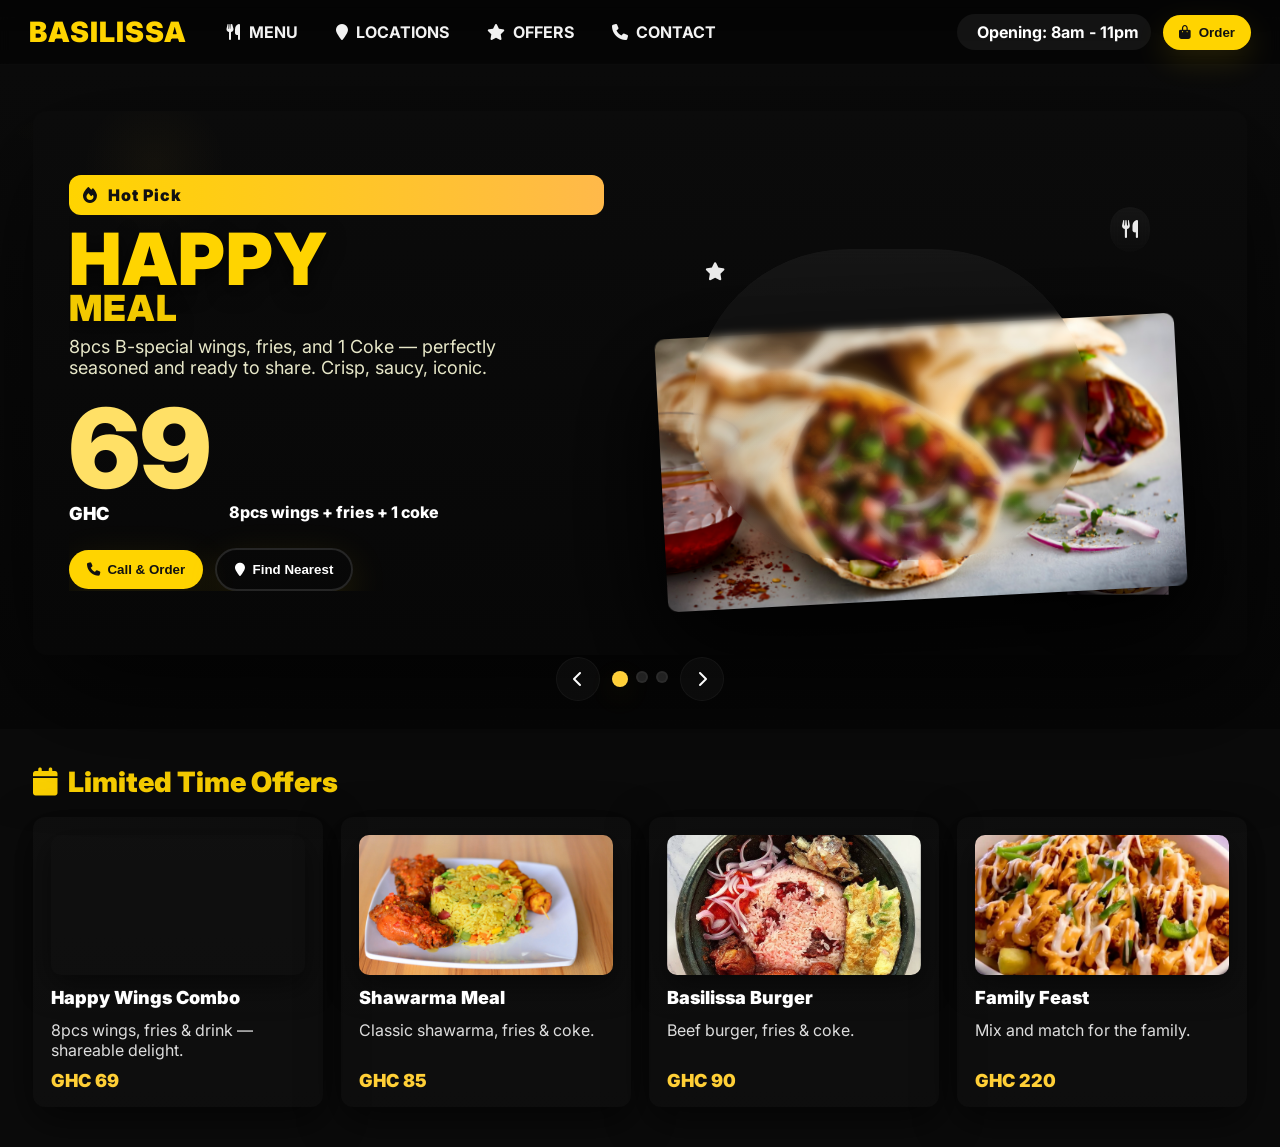
==== commit 5fdd08ca: "Update bas.html" ====
--- a/bas.html
+++ b/bas.html
@@ -1,6 +1,4 @@
-
-
-  <!doctype html>
+<!doctype html>
 <html lang="en">
 <head>
   <meta charset="utf-8" />
@@ -199,9 +197,9 @@
           <div class="hero-media" aria-hidden="true">
             <div class="slide-img-wrap" aria-hidden="true">
               <!-- image you provided -->
-              <img src="/mnt/data/63b5c50e-9e53-4281-9c20-b40ca66eaa32.png" alt="Happy Meal - wings fries coke" class="slide-img">
+              <img src="hero-shawarma-large.jpg" alt="Happy Meal - wings fries coke" class="slide-img">
               <!-- floating bottle -->
-              <img src="/mnt/data/63b5c50e-9e53-4281-9c20-b40ca66eaa32.png" alt="" class="bottle" style="width:110px;right:8px;bottom:4px;opacity:0.95;filter:drop-shadow(0 12px 30px rgba(0,0,0,0.6));transform:translateY(8px) scale(.92);">
+              <img src="thumb-fries.jpg" alt="" class="bottle" style="width:110px;right:8px;bottom:4px;opacity:0.95;filter:drop-shadow(0 12px 30px rgba(0,0,0,0.6));transform:translateY(8px) scale(.92);">
               <!-- fries floating -->
               <div class="glow-icon" style="right:6%;top:8%;font-size:18px"><i class="fa fa-cutlery"></i></div>
               <div class="glow-icon spin" style="left:6%;bottom:8%"><i class="fa fa-star"></i></div>
@@ -229,7 +227,7 @@
 
           <div class="hero-media" aria-hidden="true">
             <div class="slide-img-wrap">
-              <img src="/mnt/data/e662576e-994c-4496-ab49-d9a80bd040d7.png" alt="Happy Shawarma - fries coke" class="slide-img">
+              <img src="promo-shawarma.jpg" alt="Happy Shawarma - fries coke" class="slide-img">
               <div class="glow-icon" style="left:4%;top:12%"><i class="fa fa-bolt"></i></div>
               <div class="glow-icon spin" style="right:6%;bottom:6%"><i class="fa fa-heart"></i></div>
             </div>
@@ -256,7 +254,7 @@
 
           <div class="hero-media" aria-hidden="true">
             <div class="slide-img-wrap">
-              <img src="/mnt/data/a3612c73-8505-4bd3-aa05-8e82222bb74c.png" alt="Happy Burger - fries coke" class="slide-img">
+              <img src="thumb-shawarma.jpg" alt="Happy Burger - fries coke" class="slide-img">
               <div class="glow-icon" style="left:8%;top:10%"><i class="fa fa-fire"></i></div>
               <div class="glow-icon" style="right:12%;top:10%"><i class="fa fa-star"></i></div>
             </div>
@@ -294,21 +292,21 @@
         </article>
 
         <article class="card" role="listitem">
-          <div class="img" style="background-image:url('/mnt/data/e662576e-994c-4496-ab49-d9a80bd040d7.png')"></div>
+          <div class="img" style="background-image:url('hero-friedrice-large.jpg')"></div>
           <h3>Shawarma Meal</h3>
           <p>Classic shawarma, fries & coke.</p>
           <div class="price">GHC 85</div>
         </article>
 
         <article class="card" role="listitem">
-          <div class="img" style="background-image:url('/mnt/data/a3612c73-8505-4bd3-aa05-8e82222bb74c.png')"></div>
+          <div class="img" style="background-image:url('hero-angwamo-large.jpg')"></div>
           <h3>Basilissa Burger</h3>
           <p>Beef burger, fries & coke.</p>
           <div class="price">GHC 90</div>
         </article>
 
         <article class="card" role="listitem">
-          <div class="img" style="background-image:url('/mnt/data/63b5c50e-9e53-4281-9c20-b40ca66eaa32.png')"></div>
+          <div class="img" style="background-image:url('thumb-fries.jpg')"></div>
           <h3>Family Feast</h3>
           <p>Mix and match for the family.</p>
           <div class="price">GHC 220</div>
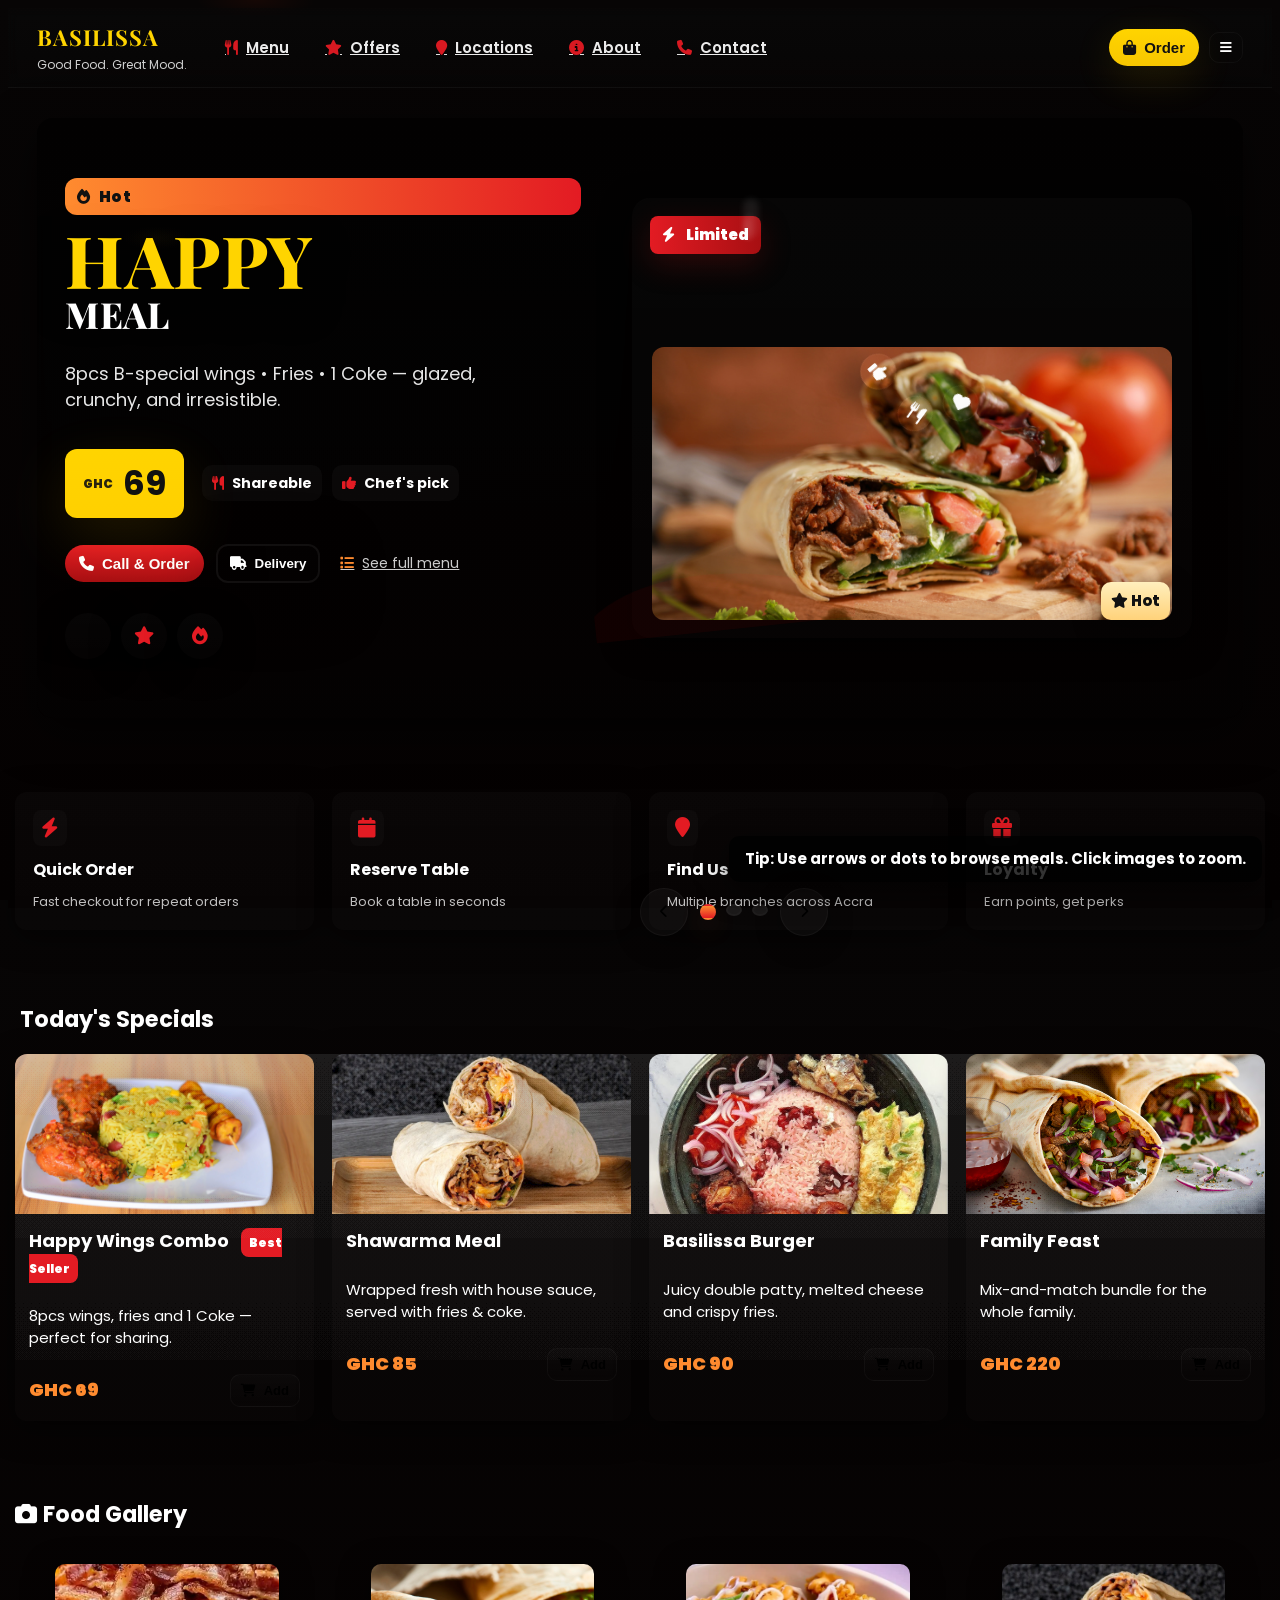
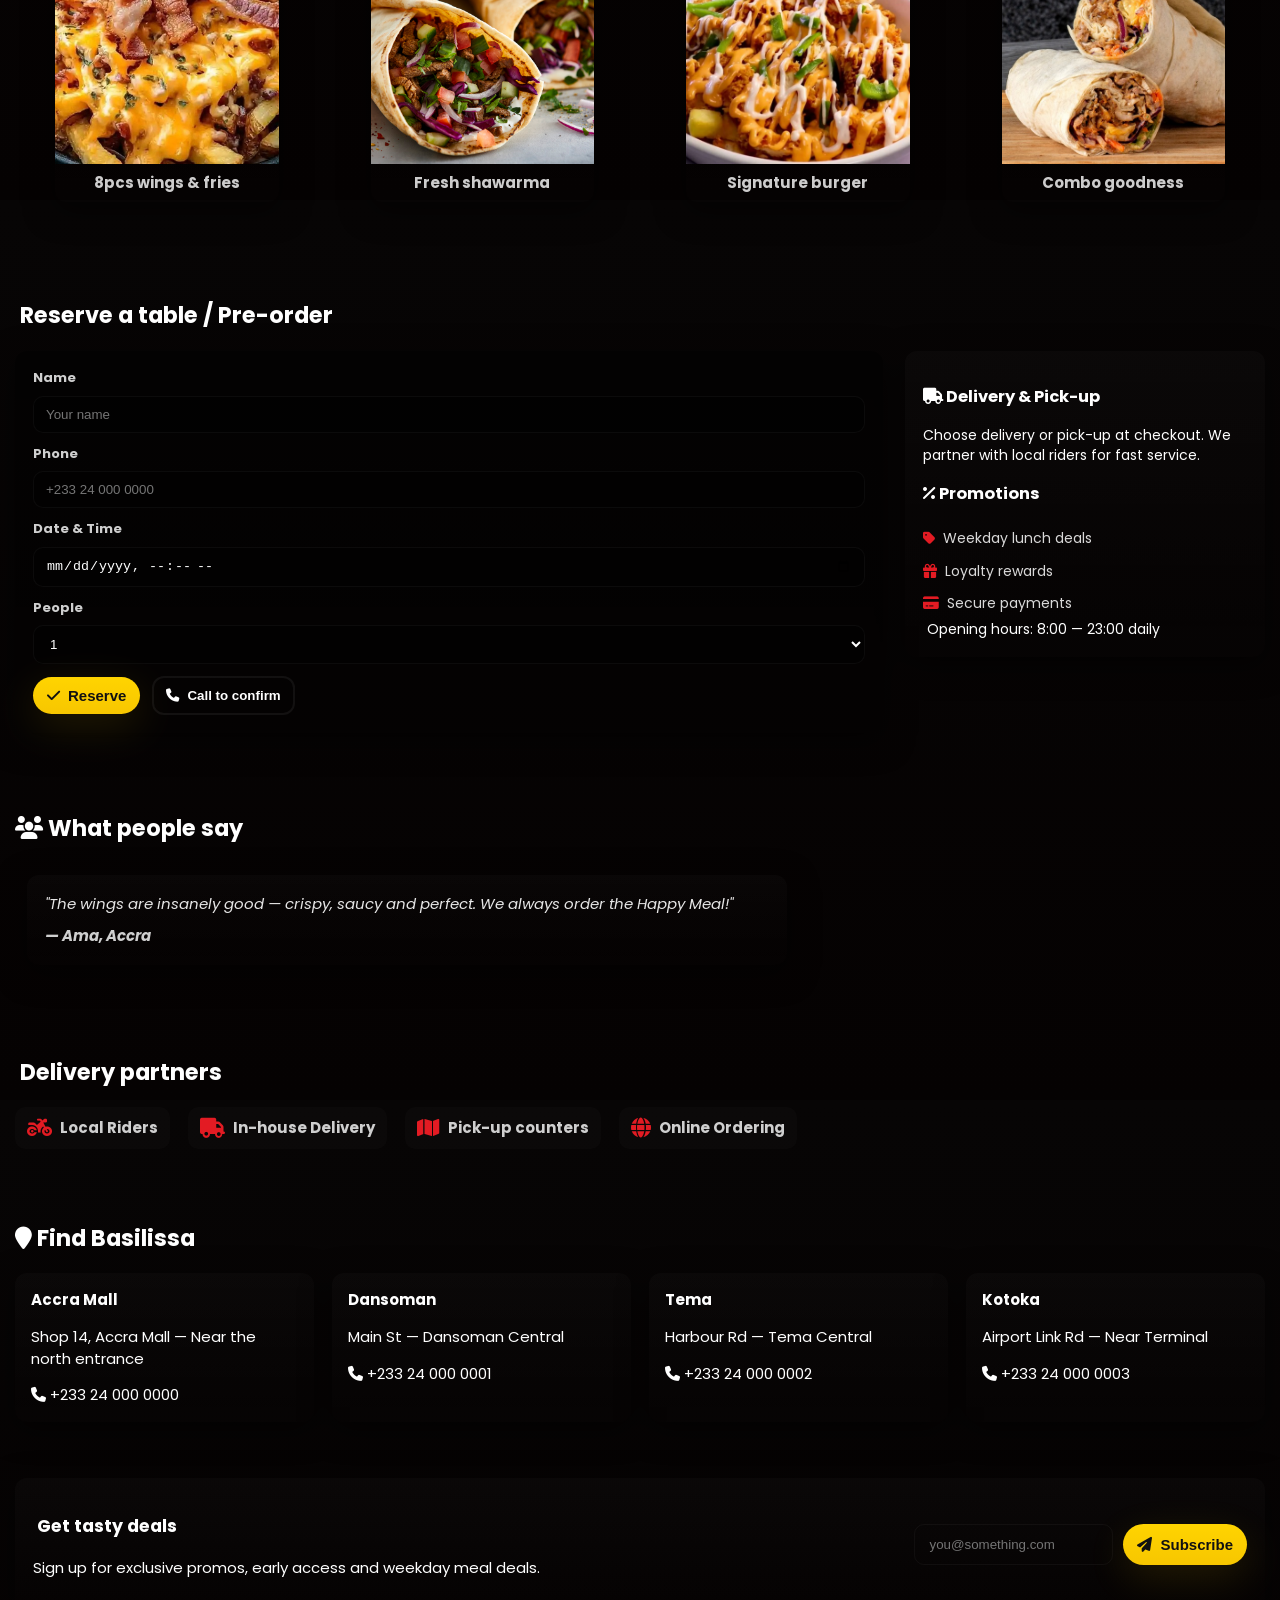
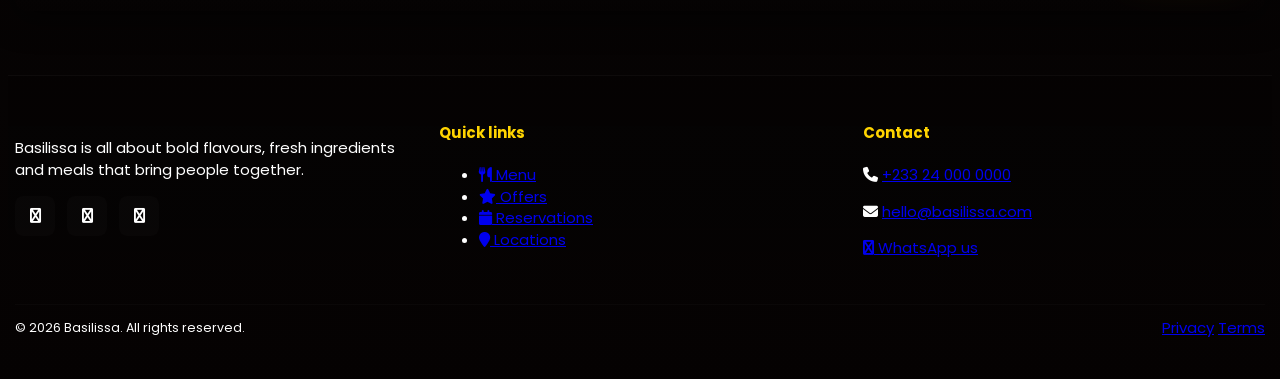
==== commit 12b19b89: "Update bas.html" ====
--- a/bas.html
+++ b/bas.html
@@ -13,379 +13,1232 @@
   <link rel="stylesheet"
         href="https://cdnjs.cloudflare.com/ajax/libs/font-awesome/6.4.0/css/all.min.css"/>
   <script src='https://kit.fontawesome.com/a076d05399.js' crossorigin='anonymous'></script>
-  <style>
-    /* ---------- Reset & base ---------- */
-    *{box-sizing:border-box}
-    html,body{margin:0;padding:0;height:100%;font-family:Inter, "Helvetica Neue", Arial, sans-serif;background:#0b0b0b;color:#fff}
-    :root{
-      --yellow:#ffd400;
-      --accent:#ffcf36;
-      --dark:#0b0b0b;
-      --muted: #efefef;
-      --max-w:1250px;
-      --glass: rgba(255,255,255,0.06);
-    }
-    a{color:inherit;text-decoration:none}
-    img{max-width:100%;display:block;}
-
-    /* ---------- Header ---------- */
-    header{position:sticky;top:0;z-index:200;background:linear-gradient(180deg,rgba(0,0,0,0.6),rgba(0,0,0,0.4));backdrop-filter:blur(6px);border-bottom:1px solid rgba(255,255,255,0.03)}
-    .topbar{max-width:var(--max-w);margin:0 auto;display:flex;align-items:center;gap:18px;padding:14px}
-    .logo-wrap{display:flex;align-items:center;gap:12px}
-    .logo-img{width:64px;height:64px;border-radius:12px;object-fit:cover;box-shadow:0 8px 30px rgba(0,0,0,0.6);border:2px solid rgba(255,255,255,0.04)}
-    .logo-text{font-weight:900;color:var(--yellow);font-size:28px;letter-spacing:1px}
-    nav{display:flex;gap:18px;margin-left:18px;font-weight:700;text-transform:uppercase;color:#fff;opacity:0.95}
-    nav a{padding:8px 10px;border-radius:8px}
-    nav a:hover{background:rgba(255,255,255,0.03)}
-    .right-actions{margin-left:auto;display:flex;align-items:center;gap:12px}
-    .icon-pill{display:inline-flex;gap:8px;align-items:center;padding:8px 12px;border-radius:999px;background:var(--glass);font-weight:700}
-    .btn-primary{background:var(--yellow);color:#111;padding:10px 16px;border-radius:28px;font-weight:900;box-shadow:0 12px 30px rgba(255,212,0,0.12);cursor:pointer;border:none}
-
-    /* ---------- hero ---------- */
-    .hero-wrap{padding:28px 0 56px 0;background:
-      radial-gradient(1200px 200px at 10% 10%, rgba(255,216,72,0.03), transparent 10%),
-      linear-gradient(180deg,#0b0b0b 0%, #070707 100%);
-    }
-    .hero{max-width:var(--max-w);margin:0 auto;position:relative;height:580px;border-radius:14px;overflow:visible;padding:18px}
-
-    .slides{position:relative;height:100%;overflow:hidden;border-radius:14px;box-shadow: 0 40px 120px rgba(0,0,0,0.7);}
-
-    .slide{
-      position:absolute;inset:0;display:flex;gap:28px;align-items:center;padding:36px;transition:opacity .8s ease, transform .8s cubic-bezier(.2,.9,.2,1);
-      opacity:0;transform:translateX(40px) scale(.99);
-      background-image:
-        linear-gradient(180deg, rgba(0,0,0,0.35), rgba(0,0,0,0.45));
-    }
-    .slide.active{opacity:1;transform:translateX(0) scale(1);z-index:2}
-
-    /* left panel content */
-    .announce{width:48%;display:flex;flex-direction:column;gap:12px;justify-content:center;overflow:hidden}
-    .announce .mini{display:inline-flex;gap:10px;align-items:center;padding:10px 14px;border-radius:12px;background:linear-gradient(90deg,var(--yellow),#ffb94a);color:#111;font-weight:900;letter-spacing:1px}
-    .announce h1{margin:0;font-size:72px;line-height:0.9;letter-spacing:1px;font-weight:900;text-transform:uppercase;color:var(--yellow);text-shadow:0 6px 20px rgba(0,0,0,0.7)}
-    .announce h1 span{display:block;font-size:36px;opacity:.95}
-    .desc{color:#ffd;opacity:0.9;font-size:18px;max-width:460px}
-    .pricebox{display:flex;align-items:flex-end;gap:18px;margin-top:6px}
-    .price{font-size:110px;font-weight:900;color:var(--accent);line-height:0.95;transform-origin:left bottom;animation:priceSwing 3s ease-in-out infinite}
-    .price small{display:block;font-size:18px;font-weight:900;margin-top:4px;color:#fff}
-    @keyframes priceSwing{0%{transform:translateY(0)}50%{transform:translateY(-6px) rotate(-2deg)}100%{transform:translateY(0)}}
-
-    .cta-row{display:flex;gap:12px;margin-top:14px;align-items:center}
-    .cta{background:var(--yellow);color:#111;padding:12px 18px;border-radius:30px;font-weight:900;box-shadow:0 12px 40px rgba(255,212,0,0.12);cursor:pointer;border:none}
-    .cta.alt{background:transparent;border:2px solid rgba(255,255,255,0.12);color:#fff}
-
-    /* right panel */
-    .hero-media{width:52%;display:flex;align-items:center;justify-content:center;position:relative;overflow:visible}
-    .slide-img-wrap{position:relative;width:520px;height:420px;border-radius:14px;overflow:visible;display:flex;align-items:flex-end;justify-content:center}
-    .slide-img{position:relative;z-index:5;max-width:520px;height:auto;border-radius:10px;object-fit:cover;box-shadow:0 30px 80px rgba(0,0,0,0.65);transform:translateY(0);transition:transform .9s cubic-bezier(.2,.9,.2,1)}
-    .slide-layer{position:absolute;z-index:6;pointer-events:none}
-    .bottle{width:120px;right:24px;bottom:20px;position:absolute;transform-origin:center;animation:floatBottle 4s ease-in-out infinite}
-    @keyframes floatBottle{0%{transform:translateY(0) rotate(-2deg)}50%{transform:translateY(-8px) rotate(4deg)}100%{transform:translateY(0) rotate(-2deg)}}
-
-    .fries-float{width:140px;left:28px;bottom:14px;position:absolute;animation:friesPop 3.6s ease-in-out infinite}
-    @keyframes friesPop{0%{transform:translateY(0) rotate(-2deg)}50%{transform:translateY(-16px) rotate(6deg)}100%{transform:translateY(0) rotate(-2deg)}}
-
-    /* decorative icons floating */
-    .glow-icon{position:absolute;z-index:9;opacity:.92;font-size:20px;padding:12px;border-radius:999px;background:linear-gradient(180deg,rgba(255,255,255,0.06),rgba(255,255,255,0.02));backdrop-filter:blur(4px)}
-    .glow-icon.spin{animation:spin 9s linear infinite}
-    @keyframes spin{from{transform:rotate(0)}to{transform:rotate(360deg)}}
-
-    /* controls */
-    .controls{position:absolute;left:50%;transform:translateX(-50%);bottom:-28px;display:flex;gap:12px;align-items:center;z-index:80}
-    .dots{display:flex;gap:8px}
-    .dot{width:12px;height:12px;border-radius:50%;background:rgba(255,255,255,0.12);border:2px solid rgba(255,255,255,0.04);cursor:pointer}
-    .dot.active{background:var(--accent);box-shadow:0 8px 30px rgba(255,203,25,0.12);width:16px;height:16px}
-    .arrow{width:44px;height:44px;border-radius:50%;display:flex;align-items:center;justify-content:center;background:rgba(255,255,255,0.03);cursor:pointer;border:1px solid rgba(255,255,255,0.04)}
-    .arrow:hover{background:rgba(255,255,255,0.06)}
-
-    /* ---------- slide-specific styles (distinct visual language per slide) ---------- */
-
-    /* Slide 1 - HAPPY MEAL (wings+fries+coke) */
-    .slide--0{background-image:
-        radial-gradient(circle at 10% 10%, rgba(255,200,60,0.04), transparent 6%),
-        linear-gradient(180deg,#0b0b0b,#070707);}
-    .slide--0 .announce h1{color:var(--yellow)}
-    .slide--0 .price{color:#ffe066}
-    .slide--0 .slide-img{transform:translateY(6px) rotate(-3deg);filter:drop-shadow(0 40px 60px rgba(0,0,0,0.7))}
-    .slide--0 .glow-icon{right:18%;top:18%;font-size:18px}
-
-    /* Slide 2 - HAPPY SHAWARMA MEAL */
-    .slide--1{background-image:
-        radial-gradient(circle at 90% 10%, rgba(255,120,60,0.03), transparent 6%),
-        linear-gradient(180deg,#0b0b0b,#0c0505);}
-    .slide--1 .announce h1{color:#ffb84d}
-    .slide--1 .price{color:#ffd08a;animation:pricePop 2.8s ease-in-out infinite}
-    @keyframes pricePop{0%{transform:scale(1)}50%{transform:scale(1.04)}100%{transform:scale(1)}}
-    .slide--1 .slide-img{transform:translateY(-6px) rotate(2deg)}
-    .slide--1 .glow-icon{left:12%;top:14%;font-size:20px}
-
-    /* Slide 3 - HAPPY BURGER MEAL */
-    .slide--2{background-image:
-        radial-gradient(circle at 60% 10%, rgba(255,100,100,0.03), transparent 6%),
-        linear-gradient(180deg,#0b0b0b,#050507);}
-    .slide--2 .announce h1{color:#ffd05a}
-    .slide--2 .price{color:#ffd36b;animation:priceBeat 2.6s infinite}
-    @keyframes priceBeat{0%{transform:translateY(0)}50%{transform:translateY(-8px)}100%{transform:translateY(0)}}
-    .slide--2 .slide-img{transform:translateY(0) rotate(0deg)}
-    .slide--2 .glow-icon{right:12%;top:20%}
-
-    /* ---------- cards below hero ---------- */
-    .section{max-width:var(--max-w);margin:36px auto;padding:0 18px 40px 18px}
-    .section h2{font-size:28px;margin-bottom:18px;font-weight:900;color:var(--yellow)}
-    .cards{display:grid;grid-template-columns:repeat(4,1fr);gap:18px}
-    .card{background:linear-gradient(180deg,rgba(255,255,255,0.02),rgba(255,255,255,0.01));padding:18px;border-radius:12px;box-shadow:0 12px 40px rgba(0,0,0,0.6);display:flex;flex-direction:column;gap:12px;align-items:flex-start}
-    .card .img{width:100%;height:140px;border-radius:10px;background-size:cover;background-position:center;box-shadow:0 10px 30px rgba(0,0,0,0.5)}
-    .card h3{margin:0;font-size:18px;font-weight:900}
-    .card p{margin:0;color:#ddd}
-    .card .price{margin-top:auto;font-weight:900;color:var(--accent);font-size:18px}
-
-    /* ---------- responsive ---------- */
-    @media (max-width:1100px){.announce h1{font-size:56px}.price{font-size:86px}.hero{height:480px}.cards{grid-template-columns:repeat(2,1fr)}}
-    @media (max-width:760px){
-      nav{display:none}.announce{width:100%;text-align:center}.hero{height:auto;padding-bottom:36px}.slide{position:relative;flex-direction:column;padding:18px}.hero-media{width:100%;margin-top:12px}.cards{grid-template-columns:1fr}
-      .price{font-size:56px}
-    }
-  </style>
+ <style>
+/* =========================
+   BASILISSA — Full Page Styles
+   Purpose: Beautiful, "foody", animated, highly-detailed styling for all sections.
+   Use with the HTML & JS provided earlier.
+   ========================= */
+
+/* ---------- Fonts ---------- */
+@import url('https://fonts.googleapis.com/css2?family=Poppins:wght@300;400;600;700;800;900&family=Playfair+Display:wght@600;700&display=swap');
+
+:root{
+  --max-w: 1250px;
+  --bg: #070505;
+  --panel: #0f0f0f;
+  --muted: #cfcfcf;
+  --white: #ffffff;
+  --red: #e31b23;          /* Basilissa red */
+  --red-deep: #a70f12;
+  --yellow: #ffd400;       /* accent yellow */
+  --accent: #ff8b2f;
+  --glow: rgba(227,27,35,0.12);
+  --glass: rgba(255,255,255,0.04);
+  --card-shadow: 0 14px 48px rgba(2,2,2,0.65);
+  --card-elev: 0 8px 30px rgba(0,0,0,0.55);
+  --radius: 12px;
+  --f-sans: "Poppins", system-ui, -apple-system, "Segoe UI", Roboto, "Helvetica Neue", Arial;
+  --f-display: "Playfair Display", Georgia, serif;
+}
+
+/* ---------- Page Base ---------- */
+*{box-sizing:border-box}
+html,body{height:100%;background:linear-gradient(180deg,var(--bg) 0%, #050202 100%);color:var(--white);font-family:var(--f-sans);-webkit-font-smoothing:antialiased;-moz-osx-font-smoothing:grayscale}
+body{line-height:1.45;font-size:15px}
+.container{max-width:var(--max-w);margin:0 auto;padding:0 22px}
+
+/* ---------- Utility helpers ---------- */
+.hidden{display:none!important}
+.h-1{font-size:var(--h1,72px)}
+.center{text-align:center}
+.flex{display:flex}
+.grid{display:grid}
+.kicker{font-weight:700;color:var(--yellow);text-transform:uppercase;letter-spacing:1px;font-size:13px}
+
+/* ---------- Header ---------- */
+#site-header{position:sticky;top:0;z-index:1100;backdrop-filter: blur(6px);background:linear-gradient(180deg, rgba(10,10,10,0.42), rgba(10,10,10,0.22));border-bottom:1px solid rgba(255,255,255,0.04);transition:transform .42s cubic-bezier(.2,.9,.2,1)}
+.header-inner{display:flex;align-items:center;gap:18px;padding:14px 22px}
+.brand{display:flex;align-items:center;gap:14px}
+.site-logo{width:64px;height:64px;border-radius:10px;object-fit:cover;border:2px solid rgba(255,255,255,0.06);box-shadow:0 10px 30px rgba(0,0,0,0.6)}
+.brand-title{margin:0;font-family:var(--f-display);font-size:22px;color:var(--yellow);letter-spacing:1px}
+.brand-sub{margin:0;font-size:12px;color:var(--muted);margin-top:2px}
+
+/* main nav */
+#main-nav{display:flex;gap:12px;margin-left:8px}
+#main-nav a{display:inline-flex;gap:8px;align-items:center;padding:8px 12px;border-radius:10px;color:rgba(255,255,255,0.92);font-weight:600;transition:all .18s}
+#main-nav a i{opacity:0.95;color:var(--red)}
+#main-nav a:hover{background:var(--glass);transform:translateY(-2px);box-shadow:0 8px 26px rgba(0,0,0,0.45)}
+
+/* actions */
+.header-cta{margin-left:auto;display:flex;gap:10px;align-items:center}
+.btn{font-weight:700;border-radius:999px;padding:10px 14px;border:none;cursor:pointer;display:inline-flex;align-items:center;gap:8px}
+.btn.primary,.btn.order-now{background:linear-gradient(180deg,var(--yellow),#f7c600);color:#111;box-shadow:0 12px 40px rgba(255,205,0,0.12);font-size:15px}
+.btn.menu-toggle{background:transparent;border-radius:10px;padding:8px 10px;color:var(--white);border:1px solid rgba(255,255,255,0.04)}
+.btn.ghost{background:transparent;border:2px solid rgba(255,255,255,0.06);color:var(--white);padding:10px 12px;border-radius:12px}
+.btn.mini{padding:8px 10px;border-radius:10px;font-size:13px;background:linear-gradient(180deg,rgba(255,255,255,0.02),transparent);border:1px solid rgba(255,255,255,0.03)}
+.small-link{color:rgba(255,255,255,0.8);font-size:14px;margin-left:8px;display:inline-flex;align-items:center;gap:8px}
+.small-link i{color:var(--accent)}
+
+/* ---------- HERO / SLIDES ---------- */
+.hero-slideshow{padding:30px 0 46px}
+.slideshow{position:relative;height:600px;border-radius:16px;overflow:visible;backdrop-filter: blur(6px);background:
+  radial-gradient(600px 200px at 10% 20%, rgba(255,200,60,0.03), transparent 6%),
+  linear-gradient(180deg, rgba(0,0,0,0.64), rgba(4,2,2,0.82));box-shadow:var(--card-shadow);padding:18px}
+.slideshow .slide{position:absolute;inset:0;padding:28px;display:flex;gap:28px;align-items:center;opacity:0;pointer-events:none;transform:translateX(24px) scale(.995);transition:all .74s cubic-bezier(.2,.9,.2,1)}
+.slideshow .slide.active{opacity:1;pointer-events:auto;transform:none;z-index:3}
+
+/* left column */
+.slide-left{width:46%;display:flex;flex-direction:column;gap:12px;justify-content:center}
+.slide .eyebrow{display:inline-flex;align-items:center;gap:8px;background:linear-gradient(90deg,var(--accent),var(--red));color:#111;padding:8px 12px;border-radius:12px;font-weight:900;letter-spacing:0.6px}
+.slide-title{margin:0;font-family:var(--f-display);font-weight:800;font-size:72px;line-height:0.9;color:var(--yellow);text-transform:uppercase;letter-spacing:0.6px;text-shadow:0 12px 40px rgba(0,0,0,0.6)}
+.slide-title span{display:block;font-size:36px;margin-top:6px;color:#fff;text-shadow:none}
+.slide-copy{color:rgba(255,255,255,0.9);font-size:18px;max-width:460px}
+
+/* price & meta */
+.slide-meta{display:flex;align-items:center;gap:18px;margin-top:6px}
+.price-badge{background:linear-gradient(180deg,var(--yellow),#ffd000);color:#111;padding:10px 18px;border-radius:12px;font-weight:900;font-size:20px;box-shadow:0 20px 60px rgba(255,200,0,0.12);display:inline-flex;align-items:center;gap:10px}
+.price-badge .currency{font-size:12px;opacity:0.9}
+.price-badge .amount{font-size:34px}
+.features{display:flex;gap:10px}
+.features .feat{display:inline-flex;align-items:center;gap:8px;padding:8px 10px;border-radius:10px;background:rgba(255,255,255,0.03);font-weight:700;color:var(--white);font-size:14px}
+.features .feat i{color:var(--red)}
+
+/* actions / CTA */
+.slide-actions{display:flex;align-items:center;gap:12px;margin-top:14px}
+.slide-actions .btn{box-shadow:0 18px 60px rgba(0,0,0,0.5)}
+.slide-actions .btn.primary{background:linear-gradient(180deg,var(--red),var(--red-deep));color:#fff}
+.slide-actions .btn.ghost{border:2px solid rgba(255,255,255,0.06)}
+
+/* decorative icons next to content */
+.decor-icons{display:flex;gap:10px;margin-top:18px}
+.decor-icons .icon{width:46px;height:46px;border-radius:999px;background:linear-gradient(180deg,rgba(255,255,255,0.02),rgba(255,255,255,0.01));display:inline-flex;align-items:center;justify-content:center;font-size:18px;color:var(--red);box-shadow:0 8px 30px rgba(0,0,0,0.55)}
+
+/* right column (product) */
+.slide-right{width:54%;display:flex;align-items:center;justify-content:center;position:relative;overflow:visible}
+.product-composite{position:relative;width:560px;height:440px;border-radius:18px;background:linear-gradient(180deg, rgba(255,255,255,0.02), rgba(255,255,255,0.01));display:flex;align-items:flex-end;justify-content:center;padding:18px;box-shadow:var(--card-elev);transition:transform .6s cubic-bezier(.2,.9,.2,1),opacity .5s ease}
+.product-composite .product-image{width:auto;max-width:520px;height:auto;border-radius:12px;object-fit:cover;display:block;transition:transform .6s cubic-bezier(.2,.9,.2,1),filter .6s}
+
+/* ribbons & stickers */
+.ribbon{position:absolute;top:18px;left:18px;background:linear-gradient(90deg,var(--red),var(--red-deep));padding:8px 12px;border-radius:8px;color:#fff;font-weight:900;box-shadow:0 10px 30px rgba(163,20,20,0.25);transform:translateY(-10px);opacity:0}
+.ribbon i{margin-right:8px}
+.ribbon-top-right{right:18px;left:auto;background:linear-gradient(90deg,var(--accent),#ff6b2b)}
+.sticker{position:absolute;background:linear-gradient(180deg,#ffefbd,#ffd27a);color:#111;padding:8px 10px;border-radius:10px;font-weight:800;box-shadow:0 8px 28px rgba(0,0,0,0.45);opacity:0;transform:translateY(8px)}
+.sticker-bottom-right{bottom:18px;right:22px}
+.sticker-left{left:14px;top:18px}
+.sticker-bottom{bottom:18px;left:22px}
+
+/* steam layers (small vertical blurred shapes) */
+.steam-layer{position:absolute;left:20%;top:12%;pointer-events:none}
+.steam{display:inline-block;position:absolute;background:rgba(255,255,255,0.06);border-radius:8px;width:8px;height:40px;filter:blur(2px);opacity:0}
+
+/* svg flairs behind product */
+.flair{position:absolute;z-index:2;opacity:0.95;filter:blur(0.6px)}
+.left-flair{left:-40px;bottom:8px;width:260px;height:80px;transform:rotate(-6deg)}
+.right-flair{right:-40px;bottom:12px;width:220px;height:70px}
+.big-flair{left:-60px;bottom:-6px;width:340px;height:120px}
+
+/* orbit icons (absolute icons that orbit around product) */
+.orbit-icons{position:absolute;z-index:6;pointer-events:none;left:50%;top:40%}
+.orbit-icons i{position:absolute;font-size:18px;color:var(--white);background:linear-gradient(180deg,rgba(255,255,255,0.02),transparent);padding:8px;border-radius:999px;border:1px solid rgba(255,255,255,0.04);box-shadow:0 12px 30px rgba(0,0,0,0.6)}
+
+/* ---------- slideshow controls ---------- */
+.slideshow-controls{position:absolute;left:50%;transform:translateX(-50%);bottom:-36px;display:flex;align-items:center;gap:12px;z-index:99}
+.slideshow-controls .ctrl{width:48px;height:48px;border-radius:50%;display:inline-flex;align-items:center;justify-content:center;background:rgba(255,255,255,0.03);border:1px solid rgba(255,255,255,0.04);cursor:pointer;box-shadow:0 8px 24px rgba(0,0,0,0.36)}
+.slideshow-controls .dots{display:flex;gap:10px}
+.slideshow-controls .dot{width:12px;height:12px;border-radius:50%;background:rgba(255,255,255,0.08);border:2px solid rgba(255,255,255,0.02);cursor:pointer}
+.slideshow-controls .dot.active{width:16px;height:16px;background:linear-gradient(180deg,var(--accent),var(--red));box-shadow:0 10px 26px rgba(255,120,60,0.12)}
+
+/* ---------- QUICK ACTIONS ---------- */
+.quick-actions{padding:28px 0}
+.qa-grid{display:grid;grid-template-columns:repeat(4,1fr);gap:18px}
+.qa-card{display:flex;flex-direction:column;align-items:flex-start;gap:12px;padding:18px;border-radius:12px;background:linear-gradient(180deg,rgba(255,255,255,0.02),rgba(255,255,255,0.01));box-shadow:var(--card-elev);text-decoration:none;color:var(--white)}
+.qa-card i{font-size:20px;color:var(--red);background:rgba(255,255,255,0.02);padding:8px;border-radius:8px}
+.qa-card h4{margin:0;font-size:16px}
+.qa-card p{margin:0;color:rgba(255,255,255,0.75);font-size:13px}
+
+/* ---------- OFFERS / CARDS ---------- */
+.offers{padding:26px 0}
+.offers-grid{display:grid;grid-template-columns:repeat(4,1fr);gap:18px}
+.offer-card{display:flex;flex-direction:column;border-radius:12px;overflow:hidden;background:linear-gradient(180deg,rgba(255,255,255,0.02),rgba(255,255,255,0.01));box-shadow:var(--card-elev)}
+.offer-media{height:160px;background-size:cover;background-position:center}
+.offer-body{padding:14px;display:flex;flex-direction:column;gap:10px}
+.offer-body h3{margin:0;font-size:18px}
+.offer-body .tag{background:var(--red);color:#fff;font-weight:900;padding:6px 8px;border-radius:8px;font-size:12px;margin-left:8px}
+
+/* card foot */
+.card-foot{display:flex;align-items:center;justify-content:space-between;gap:10px}
+.price{font-weight:900;color:var(--accent);font-size:18px}
+
+/* ---------- GALLERY ---------- */
+.gallery{padding:32px 0}
+.gallery-grid{display:grid;grid-template-columns:repeat(4,1fr);gap:12px}
+.g-item{border-radius:10px;overflow:hidden;background:linear-gradient(180deg,rgba(255,255,255,0.02),transparent);box-shadow:var(--card-elev)}
+.g-item img{width:100%;height:200px;object-fit:cover;display:block}
+.g-item figcaption{text-align:center;padding:8px;color:rgba(255,255,255,0.8);font-weight:700}
+
+/* ---------- RESERVATION / FORM ---------- */
+.reserve{padding:32px 0}
+.reserve-grid{display:grid;grid-template-columns:1fr 360px;gap:22px;align-items:start}
+.form-card{padding:18px;border-radius:12px;background:linear-gradient(180deg,rgba(0,0,0,0.45),rgba(0,0,0,0.28));box-shadow:var(--card-elev)}
+.form-row{display:flex;flex-direction:column;gap:8px;margin-bottom:12px}
+.form-row label{font-weight:700;font-size:13px;color:var(--muted)}
+.form-row input,.form-row select{padding:10px 12px;border-radius:10px;border:1px solid rgba(255,255,255,0.04);background:rgba(0,0,0,0.45);color:var(--white)}
+.form-actions{display:flex;gap:12px;align-items:center;margin-top:8px}
+.reserve-info{padding:18px;border-radius:12px;background:linear-gradient(180deg,rgba(255,255,255,0.02),transparent);box-shadow:var(--card-elev);font-size:14px}
+.promo-list{list-style:none;padding:0;margin:8px 0 0 0}
+.promo-list li{display:flex;gap:8px;align-items:center;padding:6px 0;color:rgba(255,255,255,0.85)}
+.promo-list li i{color:var(--red)}
+
+/* ---------- TESTIMONIALS ---------- */
+.testimonials{padding:28px 0}
+.testi-slider{position:relative;padding:12px;min-height:120px}
+.testi{max-width:760px;margin:0;background:linear-gradient(180deg,rgba(255,255,255,0.02),transparent);padding:18px;border-radius:12px;box-shadow:var(--card-elev);display:block}
+.testi p{margin:0 0 10px 0;font-style:italic;color:rgba(255,255,255,0.9)}
+.testi cite{display:block;color:var(--muted);font-weight:700}
+
+/* ---------- PARTNERS ---------- */
+.partners{padding:26px 0}
+.partners-row{display:flex;gap:18px;flex-wrap:wrap}
+.partner{display:flex;gap:8px;align-items:center;padding:10px 12px;border-radius:10px;background:rgba(255,255,255,0.02);font-weight:700;color:var(--muted)}
+.partner i{font-size:20px;color:var(--red)}
+
+/* ---------- LOCATIONS ---------- */
+.locations{padding:28px 0}
+.locations-grid{display:grid;grid-template-columns:repeat(4,1fr);gap:18px}
+.loc-card{padding:16px;border-radius:12px;background:linear-gradient(180deg,rgba(255,255,255,0.02),transparent);box-shadow:var(--card-elev)}
+.loc-card h4{margin:0}
+
+/* ---------- NEWSLETTER ---------- */
+.newsletter{padding:28px 0}
+.newsletter-inner{display:flex;align-items:center;justify-content:space-between;gap:18px;padding:18px;border-radius:12px;background:linear-gradient(180deg, rgba(255,255,255,0.02), rgba(0,0,0,0.12));box-shadow:var(--card-elev)}
+.newsletter-form{display:flex;gap:10px}
+.newsletter-form input{padding:12px 14px;border-radius:10px;border:1px solid rgba(255,255,255,0.04);background:transparent;color:var(--white)}
+
+/* ---------- FOOTER ---------- */
+#site-footer{padding:28px 0;border-top:1px solid rgba(255,255,255,0.03);margin-top:36px;background:linear-gradient(180deg,rgba(0,0,0,0.2),transparent)}
+.footer-top{display:flex;gap:22px;padding:18px 0;align-items:flex-start}
+.footer-col{flex:1;min-width:180px}
+.footer-logo{width:80px;border-radius:10px}
+.footer-col h4{margin-top:0;color:var(--yellow)}
+.footer-col .socials{display:flex;gap:12px;margin-top:12px}
+.footer-col .socials a{display:inline-flex;width:40px;height:40px;align-items:center;justify-content:center;border-radius:8px;background:rgba(255,255,255,0.02);color:var(--white)}
+.footer-bottom{display:flex;align-items:center;justify-content:space-between;padding:12px 0;border-top:1px solid rgba(255,255,255,0.02);margin-top:12px}
+
+/* ---------- Modal / Lightbox ---------- */
+#basilissa-lightbox{transition:opacity .26s ease;display:flex;align-items:center;justify-content:center}
+#basilissa-lightbox .lb-inner img{border-radius:10px;box-shadow:0 30px 80px rgba(0,0,0,0.7)}
+
+/* ---------- Accessibility & Keyboard focus ---------- */
+.using-keyboard :focus{outline:3px solid rgba(255,200,0,0.24);outline-offset:3px;border-radius:8px}
+a:focus,button:focus,input:focus{outline:none;box-shadow:0 8px 24px rgba(255,200,0,0.06)}
+
+/* ---------- Fancy small touches: food drip, sauce smear (pseudo elements) ---------- */
+.hero-slideshow::before{
+  content:"";
+  position:absolute;
+  left:0;right:0;top:0;height:180px;
+  background:radial-gradient(600px 180px at 20% 0%, rgba(255,40,0,0.06), transparent 10%);
+  pointer-events:none;z-index:1;mix-blend-mode:screen;
+}
+.offer-card::after, .offer-card::before{
+  content:"";position:absolute;inset:0;border-radius:inherit;pointer-events:none;background:linear-gradient(180deg, rgba(255,255,255,0.01), transparent);
+  mix-blend-mode:overlay;opacity:0.8
+}
+
+/* ---------- Responsive ---------- */
+@media (max-width:1100px){
+  .slide-title{font-size:54px}
+  .product-composite{width:480px;height:360px}
+  .offers-grid{grid-template-columns:repeat(2,1fr)}
+  .gallery-grid{grid-template-columns:repeat(2,1fr)}
+  .qa-grid{grid-template-columns:repeat(2,1fr)}
+}
+@media (max-width:760px){
+  .header-inner{padding:12px}
+  #main-nav{display:none}
+  .slideshow{min-height:520px;height:auto;padding:14px}
+  .slideshow .slide{position:relative;opacity:1;transform:none;display:block;padding:16px;flex-direction:column}
+  .slide-left,.slide-right{width:100%}
+  .product-composite{width:94%;height:auto;padding:10px;margin:8px auto}
+  .slide-title{font-size:36px}
+  .offers-grid{grid-template-columns:1fr}
+  .gallery-grid{grid-template-columns:1fr}
+  .qa-grid{grid-template-columns:1fr 1fr}
+  .reserve-grid{grid-template-columns:1fr}
+  .locations-grid{grid-template-columns:repeat(2,1fr)}
+  .container{padding:0 16px}
+  .slideshow-controls{bottom:-18px}
+}
+
+/* ---------- Small animations on load (polish) ---------- */
+@keyframes entranceUp { from{opacity:0; transform:translateY(12px)} to{opacity:1; transform:none} }
+.container > * { animation: entranceUp .6s ease both; }
+
+/* ---------- Cart & mini components (styled generically) ---------- */
+.cart-panel{position:fixed;right:18px;bottom:18px;width:360px;border-radius:14px;background:linear-gradient(180deg,#0b0b0b, #0b0606);box-shadow:0 40px 120px rgba(0,0,0,0.7);padding:12px;border:1px solid rgba(255,255,255,0.03)}
+.cart-panel h4{margin:0 0 8px 0}
+.cart-item{display:flex;gap:12px;align-items:center;padding:10px;border-radius:10px;background:rgba(255,255,255,0.02);margin-bottom:8px}
+.cart-item img{width:72px;height:64px;object-fit:cover;border-radius:8px}
+.cart-item .meta{flex:1}
+.qty{display:inline-flex;gap:6px;align-items:center;background:rgba(255,255,255,0.03);padding:6px;border-radius:8px}
+.cart-footer{display:flex;align-items:center;justify-content:space-between;margin-top:12px}
+
+/* ---------- small helpers for debugging & content hooks ---------- */
+[data-animate="pop"]{transform-origin:center center}
+[data-animate="slideInLeft"]{transform:translateX(-10px);opacity:0}
+[data-animate="slideInRight"]{transform:translateX(10px);opacity:0}
+[data-animate="bounce"]{transform:translateY(6px);opacity:0}
+
+/* ---------- End of style sheet ---------- */
+</style>
+
 </head>
 <body>
 
-  <!-- HEADER -->
-  <header role="banner" aria-label="Site header">
-    <div class="topbar">
-      <div style="display:flex;align-items:center;gap:12px">
-        <!-- replace logo.png with your actual logo file -->
-        <img src="logo.png" alt="Basilissa logo" class="logo-img" onerror="this.style.display='none'">
-        <div class="logo-text">BASILISSA</div>
-        <nav aria-label="Main navigation">
-          <a href="#"><i class="fa fa-cutlery"></i>&nbsp; Menu</a>
-          <a href="#"><i class="fa fa-map-marker"></i>&nbsp; Locations</a>
-          <a href="#"><i class="fa fa-star"></i>&nbsp; Offers</a>
-          <a href="#"><i class="fa fa-phone"></i>&nbsp; Contact</a>
-        </nav>
-      </div>
-
-      <div class="right-actions">
-        <div class="icon-pill"><i class="fa fa-clock-o"></i> Opening: 8am - 11pm</div>
-        <button class="btn-primary"><i class="fa fa-shopping-bag"></i>&nbsp; Order</button>
+  <!-- ===== HEADER ===== -->
+  <header id="site-header" role="banner" aria-label="Basilissa site header">
+    <div class="header-inner container">
+      <div class="brand">
+        <!-- replace logo.png with your real logo file -->
+        <img src="logo.png" alt="Basilissa logo" class="site-logo" onerror="this.style.display='none'">
+        <div class="brand-text">
+          <h1 class="brand-title">BASILISSA</h1>
+          <p class="brand-sub">Good Food. Great Mood.</p>
+        </div>
+      </div>
+
+      <nav id="main-nav" role="navigation" aria-label="Main navigation">
+        <a href="#menu"><i class="fa fa-cutlery"></i> Menu</a>
+        <a href="#offers"><i class="fa fa-star"></i> Offers</a>
+        <a href="#locations"><i class="fa fa-map-marker"></i> Locations</a>
+        <a href="#about"><i class="fa fa-info-circle"></i> About</a>
+        <a href="#contact"><i class="fa fa-phone"></i> Contact</a>
+      </nav>
+
+      <div class="header-cta">
+        <button class="btn order-now" aria-label="Order now"><i class="fa fa-shopping-bag"></i> Order</button>
+        <button class="btn menu-toggle" aria-label="Open menu"><i class="fa fa-bars"></i></button>
       </div>
     </div>
   </header>
 
-  <!-- HERO / SLIDESHOW -->
-  <section class="hero-wrap" aria-label="Promotions">
-    <div class="hero" role="region" aria-label="Basilissa featured meals">
-
-      <div class="slides" id="slides">
-
-        <!-- Slide 0: Happy Meal (first image) -->
-        <article class="slide slide--0 active" data-index="0" role="group" aria-roledescription="slide" aria-label="Slide 1 of 3">
-          <div class="announce" aria-hidden="false">
-            <div class="mini"><i class="fa fa-fire"></i> Hot Pick</div>
-            <h1>HAPPY<br><span>MEAL</span></h1>
-            <div class="desc">8pcs B-special wings, fries, and 1 Coke — perfectly seasoned and ready to share. Crisp, saucy, iconic.</div>
-
-            <div class="pricebox">
-              <div class="price">69<small>GHC</small></div>
-              <div style="color:#fff;font-weight:800">8pcs wings + fries + 1 coke</div>
+
+  <main id="main" role="main">
+
+    <section id="hero" class="hero-slideshow" aria-label="Featured meals">
+      <div class="container">
+
+        <!-- slideshow wrapper -->
+        <div class="slideshow" id="slideshow" aria-live="polite" data-autoplay="true" data-interval="5200">
+
+          <!-- Slide 1: Happy Meal (first image) -->
+          <article class="slide active" data-index="0" role="group" aria-roledescription="slide" aria-label="Happy Meal — Slide 1">
+            <div class="slide-left">
+              <div class="eyebrow"><i class="fa fa-fire"></i> Hot</div>
+              <h2 class="slide-title">HAPPY <span>MEAL</span></h2>
+              <p class="slide-copy">8pcs B-special wings • Fries • 1 Coke — glazed, crunchy, and irresistible.</p>
+
+              <div class="slide-meta">
+                <div class="price-badge" data-animate="pop"><span class="currency">GHC</span> <strong class="amount">69</strong></div>
+                <div class="features">
+                  <span class="feat"><i class="fa fa-cutlery"></i> Shareable</span>
+                  <span class="feat"><i class="fa fa-thumbs-up"></i> Chef's pick</span>
+                </div>
+              </div>
+
+              <div class="slide-actions">
+                <button class="btn primary"><i class="fa fa-phone"></i> Call & Order</button>
+                <button class="btn ghost"><i class="fa fa-truck"></i> Delivery</button>
+                <a class="small-link" href="#menu"><i class="fa fa-list"></i> See full menu</a>
+              </div>
+
+              <!-- small animated decorative icons (will be animated by CSS/JS) -->
+              <div class="decor-icons">
+                <span class="icon" data-anim="float"><i class="fa fa-lemon-o"></i></span>
+                <span class="icon" data-anim="spin"><i class="fa fa-star"></i></span>
+                <span class="icon" data-anim="pulse"><i class="fa fa-fire"></i></span>
+              </div>
             </div>
 
-            <div class="cta-row">
-              <button class="cta"><i class="fa fa-phone"></i>&nbsp; Call & Order</button>
-              <button class="cta alt"><i class="fa fa-map-marker"></i>&nbsp; Find Nearest</button>
+            <div class="slide-right">
+              <!-- main product composition image (exact image from user) -->
+              <div class="product-composite" data-parallax="true" aria-hidden="false">
+                <img src="promo-shawarma.jpg" alt="Happy Meal - wings fries and coke" class="product-image">
+
+                <!-- layered design elements around image -->
+                <div class="ribbon ribbon-top-left" data-animate="slideInLeft"><i class="fa fa-bolt"></i> Limited</div>
+                <div class="sticker sticker-bottom-right" data-animate="bounce"><i class="fa fa-star"></i> Hot</div>
+                <div class="steam-layer" aria-hidden="true" data-anim-layer>
+                  <!-- multiple steam/particle placeholders; style/animate with CSS -->
+                  <span class="steam s1"></span>
+                  <span class="steam s2"></span>
+                  <span class="steam s3"></span>
+                </div>
+
+                <!-- decorative SVG curve behind product for 'foody' energy -->
+                <svg class="flair left-flair" viewBox="0 0 200 60" preserveAspectRatio="none" aria-hidden="true">
+                  <path d="M0,40 C40,10 120,10 200,40 L200,60 L0,60 Z" fill="rgba(255,0,0,0.06)"></path>
+                </svg>
+
+                <!-- tiny badges/icons orbiting the product image -->
+                <div class="orbit-icons">
+                  <i class="fa fa-heart" data-anim="orbit"></i>
+                  <i class="fa fa-cutlery" data-anim="orbit" data-delay="120"></i>
+                  <i class="fa fa-thumbs-up" data-anim="orbit" data-delay="260"></i>
+                </div>
+              </div>
             </div>
+          </article>
+
+          <!-- Slide 2: Happy Shawarma Meal (second image) -->
+          <article class="slide" data-index="1" role="group" aria-roledescription="slide" aria-label="Happy Shawarma — Slide 2">
+            <div class="slide-left">
+              <div class="eyebrow"><i class="fa fa-star"></i> Favourite</div>
+              <h2 class="slide-title">HAPPY <span>SHAWARMA</span> MEAL</h2>
+              <p class="slide-copy">1 shawarma • Fries • 1 Coke — rolled fresh, hot and zesty.</p>
+
+              <div class="slide-meta">
+                <div class="price-badge" data-animate="pop"><span class="currency">GHC</span> <strong class="amount">85</strong></div>
+                <div class="features">
+                  <span class="feat"><i class="fa fa-leaf"></i> Fresh</span>
+                  <span class="feat"><i class="fa fa-clock-o"></i> Ready in 5 mins</span>
+                </div>
+              </div>
+
+              <div class="slide-actions">
+                <button class="btn primary"><i class="fa fa-cutlery"></i> Order Now</button>
+                <button class="btn ghost"><i class="fa fa-heart-o"></i> Add to Favourites</button>
+                <a class="small-link" href="#offers"><i class="fa fa-ticket"></i> Get coupon</a>
+              </div>
+
+              <div class="decor-icons">
+                <span class="icon" data-anim="float"><i class="fa fa-leaf"></i></span>
+                <span class="icon" data-anim="spin"><i class="fa fa-circle-o-notch"></i></span>
+                <span class="icon" data-anim="pulse"><i class="fa fa-smile-o"></i></span>
+              </div>
+            </div>
+
+            <div class="slide-right">
+              <div class="product-composite" data-parallax="true" aria-hidden="true">
+                <img src="thumb-fries.jpg" alt="Happy Shawarma Meal - shawarma fries and coke" class="product-image">
+
+                <div class="ribbon ribbon-top-right" data-animate="slideInRight"><i class="fa fa-thumbs-up"></i> Popular</div>
+                <div class="sticker sticker-left" data-animate="pulse"><i class="fa fa-star"></i> 5★</div>
+
+                <svg class="flair right-flair" viewBox="0 0 200 60" preserveAspectRatio="none" aria-hidden="true">
+                  <path d="M0,40 C40,10 120,10 200,40 L200,60 L0,60 Z" fill="rgba(255,40,0,0.04)"></path>
+                </svg>
+
+                <div class="orbit-icons">
+                  <i class="fa fa-smile-o" data-anim="orbit"></i>
+                  <i class="fa fa-bolt" data-anim="orbit" data-delay="120"></i>
+                </div>
+              </div>
+            </div>
+          </article>
+
+          <!-- Slide 3: Happy Burger Meal (third image) -->
+          <article class="slide" data-index="2" role="group" aria-roledescription="slide" aria-label="Happy Burger — Slide 3">
+            <div class="slide-left">
+              <div class="eyebrow"><i class="fa fa-cutlery"></i> Signature</div>
+              <h2 class="slide-title">HAPPY <span>BURGER</span> MEAL</h2>
+              <p class="slide-copy">Beef burger • Fries • 1 Coke — juicy patty, melted cheese, perfect bun.</p>
+
+              <div class="slide-meta">
+                <div class="price-badge" data-animate="pop"><span class="currency">GHC</span> <strong class="amount">90</strong></div>
+                <div class="features">
+                  <span class="feat"><i class="fa fa-fire"></i> Flame grilled</span>
+                  <span class="feat"><i class="fa fa-cutlery"></i> Cheese oozing</span>
+                </div>
+              </div>
+
+              <div class="slide-actions">
+                <button class="btn primary"><i class="fa fa-shopping-cart"></i> Add to cart</button>
+                <button class="btn ghost"><i class="fa fa-tags"></i> See combo</button>
+                <a class="small-link" href="#menu"><i class="fa fa-info"></i> Nutrition</a>
+              </div>
+
+              <div class="decor-icons">
+                <span class="icon" data-anim="float"><i class="fa fa-heart"></i></span>
+                <span class="icon" data-anim="spin"><i class="fa fa-circle"></i></span>
+                <span class="icon" data-anim="pulse"><i class="fa fa-star"></i></span>
+              </div>
+            </div>
+
+            <div class="slide-right">
+              <div class="product-composite" data-parallax="true" aria-hidden="true">
+                <img src="hero-fries-large.jpg" alt="Happy Burger Meal - burger fries and coke" class="product-image">
+
+                <div class="ribbon ribbon-top-left" data-animate="slideInLeft"><i class="fa fa-fire"></i> New</div>
+                <div class="sticker sticker-bottom" data-animate="bounce"><i class="fa fa-star-o"></i> Chef's</div>
+
+                <svg class="flair big-flair" viewBox="0 0 260 80" preserveAspectRatio="none" aria-hidden="true">
+                  <path d="M0,50 C60,10 180,10 260,50 L260,80 L0,80 Z" fill="rgba(255,0,0,0.05)"></path>
+                </svg>
+
+                <div class="orbit-icons">
+                  <i class="fa fa-cutlery" data-anim="orbit"></i>
+                  <i class="fa fa-heart" data-anim="orbit" data-delay="100"></i>
+                </div>
+              </div>
+            </div>
+          </article>
+
+        </div> <!-- /slideshow -->
+
+        <!-- Slideshow controls (to be wired in JS later) -->
+        <div class="slideshow-controls" aria-hidden="false">
+          <button class="ctrl prev" id="slide-prev" aria-label="Previous slide"><i class="fa fa-chevron-left"></i></button>
+          <div class="dots" role="tablist" aria-label="Slides">
+            <button class="dot active" data-dot="0" aria-label="Slide 1"></button>
+            <button class="dot" data-dot="1" aria-label="Slide 2"></button>
+            <button class="dot" data-dot="2" aria-label="Slide 3"></button>
           </div>
-
-          <div class="hero-media" aria-hidden="true">
-            <div class="slide-img-wrap" aria-hidden="true">
-              <!-- image you provided -->
-              <img src="hero-shawarma-large.jpg" alt="Happy Meal - wings fries coke" class="slide-img">
-              <!-- floating bottle -->
-              <img src="thumb-fries.jpg" alt="" class="bottle" style="width:110px;right:8px;bottom:4px;opacity:0.95;filter:drop-shadow(0 12px 30px rgba(0,0,0,0.6));transform:translateY(8px) scale(.92);">
-              <!-- fries floating -->
-              <div class="glow-icon" style="right:6%;top:8%;font-size:18px"><i class="fa fa-cutlery"></i></div>
-              <div class="glow-icon spin" style="left:6%;bottom:8%"><i class="fa fa-star"></i></div>
+          <button class="ctrl next" id="slide-next" aria-label="Next slide"><i class="fa fa-chevron-right"></i></button>
+        </div>
+
+      </div>
+    </section>
+
+    <!-- ===== FAST FEATURES / QUICK ACTIONS ===== -->
+    <section id="quick-actions" class="quick-actions container" aria-label="Quick actions">
+      <div class="qa-grid">
+        <a class="qa-card" href="#order"><i class="fa fa-bolt"></i><h4>Quick Order</h4><p>Fast checkout for repeat orders</p></a>
+        <a class="qa-card" href="#reserve"><i class="fa fa-calendar"></i><h4>Reserve Table</h4><p>Book a table in seconds</p></a>
+        <a class="qa-card" href="#locations"><i class="fa fa-map-marker"></i><h4>Find Us</h4><p>Multiple branches across Accra</p></a>
+        <a class="qa-card" href="#loyalty"><i class="fa fa-gift"></i><h4>Loyalty</h4><p>Earn points, get perks</p></a>
+      </div>
+    </section>
+
+    <!-- ===== FEATURED OFFERS / MENU PREVIEW ===== -->
+    <section id="offers" class="offers container" aria-labelledby="offers-heading">
+      <h2 id="offers-heading"><i class="fa fa-star-o"></i> Today's Specials</h2>
+      <div class="offers-grid" role="list">
+        <!-- offer cards (images used from user where appropriate) -->
+        <article class="offer-card" role="listitem">
+          <div class="offer-media" style="background-image:url('hero-friedrice-large.jpg');" role="img" aria-label="Wings combo"></div>
+          <div class="offer-body">
+            <h3>Happy Wings Combo <span class="tag">Best Seller</span></h3>
+            <p>8pcs wings, fries and 1 Coke — perfect for sharing.</p>
+            <div class="card-foot">
+              <span class="price">GHC 69</span>
+              <button class="btn mini"><i class="fa fa-shopping-cart"></i> Add</button>
             </div>
           </div>
         </article>
 
-        <!-- Slide 1: Happy Shawarma Meal (second image) -->
-        <article class="slide slide--1" data-index="1" role="group" aria-roledescription="slide" aria-label="Slide 2 of 3">
-          <div class="announce">
-            <div class="mini"><i class="fa fa-thumbs-up"></i> Customer Favourite</div>
-            <h1>HAPPY<br><span>SHAWARMA MEAL</span></h1>
-            <div class="desc">1 shawarma, crispy fries and a coke. Wrap rolled fresh, served hot — the shawarma everyone loves.</div>
-
-            <div class="pricebox">
-              <div class="price">85<small>GHC</small></div>
-              <div style="color:#fff;font-weight:800">1 shawarma + fries + 1 coke</div>
-            </div>
-
-            <div class="cta-row">
-              <button class="cta"><i class="fa fa-truck"></i>&nbsp; Delivery</button>
-              <button class="cta alt"><i class="fa fa-star-o"></i>&nbsp; Add to Favourites</button>
-            </div>
-          </div>
-
-          <div class="hero-media" aria-hidden="true">
-            <div class="slide-img-wrap">
-              <img src="promo-shawarma.jpg" alt="Happy Shawarma - fries coke" class="slide-img">
-              <div class="glow-icon" style="left:4%;top:12%"><i class="fa fa-bolt"></i></div>
-              <div class="glow-icon spin" style="right:6%;bottom:6%"><i class="fa fa-heart"></i></div>
+        <article class="offer-card" role="listitem">
+          <div class="offer-media" style="background-image:url('thumb-shawarma.jpg');" role="img" aria-label="Shawarma combo"></div>
+          <div class="offer-body">
+            <h3>Shawarma Meal</h3>
+            <p>Wrapped fresh with house sauce, served with fries & coke.</p>
+            <div class="card-foot">
+              <span class="price">GHC 85</span>
+              <button class="btn mini"><i class="fa fa-shopping-cart"></i> Add</button>
             </div>
           </div>
         </article>
 
-        <!-- Slide 2: Happy Burger Meal (third image) -->
-        <article class="slide slide--2" data-index="2" role="group" aria-roledescription="slide" aria-label="Slide 3 of 3">
-          <div class="announce">
-            <div class="mini"><i class="fa fa-star"></i> Signature</div>
-            <h1>HAPPY<br><span>BURGER MEAL</span></h1>
-            <div class="desc">1 beef burger, fries and a coke. Juicy patties, melted cheese and the perfect bun — crowd pleaser.</div>
-
-            <div class="pricebox">
-              <div class="price">90<small>GHC</small></div>
-              <div style="color:#fff;font-weight:800">1 beef burger + fries + 1 coke</div>
-            </div>
-
-            <div class="cta-row">
-              <button class="cta"><i class="fa fa-cutlery"></i>&nbsp; Order Now</button>
-              <button class="cta alt"><i class="fa fa-tags"></i>&nbsp; See Combo</button>
-            </div>
-          </div>
-
-          <div class="hero-media" aria-hidden="true">
-            <div class="slide-img-wrap">
-              <img src="thumb-shawarma.jpg" alt="Happy Burger - fries coke" class="slide-img">
-              <div class="glow-icon" style="left:8%;top:10%"><i class="fa fa-fire"></i></div>
-              <div class="glow-icon" style="right:12%;top:10%"><i class="fa fa-star"></i></div>
+        <article class="offer-card" role="listitem">
+          <div class="offer-media" style="background-image:url('hero-angwamo-large.jpg');" role="img" aria-label="Burger combo"></div>
+          <div class="offer-body">
+            <h3>Basilissa Burger</h3>
+            <p>Juicy double patty, melted cheese and crispy fries.</p>
+            <div class="card-foot">
+              <span class="price">GHC 90</span>
+              <button class="btn mini"><i class="fa fa-shopping-cart"></i> Add</button>
             </div>
           </div>
         </article>
 
-      </div> <!-- slides -->
-
-      <!-- controls -->
-      <div class="controls" aria-hidden="false">
-        <div class="arrow" id="prev" title="Previous" aria-label="Previous slide"><i class="fa fa-chevron-left"></i></div>
-
-        <div class="dots" id="dots" role="tablist" aria-label="Slide dots">
-          <div class="dot active" data-dot="0" role="tab" aria-selected="true" aria-controls="slide-0"></div>
-          <div class="dot" data-dot="1" role="tab" aria-selected="false" aria-controls="slide-1"></div>
-          <div class="dot" data-dot="2" role="tab" aria-selected="false" aria-controls="slide-2"></div>
+        <article class="offer-card" role="listitem">
+          <div class="offer-media" style="background-image:url('hero-shawarma-large.jpg');" role="img" aria-label="Family feast"></div>
+          <div class="offer-body">
+            <h3>Family Feast</h3>
+            <p>Mix-and-match bundle for the whole family.</p>
+            <div class="card-foot">
+              <span class="price">GHC 220</span>
+              <button class="btn mini"><i class="fa fa-shopping-cart"></i> Add</button>
+            </div>
+          </div>
+        </article>
+      </div>
+    </section>
+
+    <!-- ===== GALLERY / FOOD MOOD ===== -->
+    <section id="gallery" class="gallery container" aria-label="Gallery — food mood">
+      <h2><i class="fa fa-camera"></i> Food Gallery</h2>
+      <div class="gallery-grid">
+        <figure class="g-item"><img src="hero-fries-large.jpg" alt="Wings and fries"><figcaption>8pcs wings & fries</figcaption></figure>
+        <figure class="g-item"><img src="hero-shawarma-large.jpg" alt="Shawarma and fries"><figcaption>Fresh shawarma</figcaption></figure>
+        <figure class="g-item"><img src="thumb-fries.jpg" alt="Burger and fries"><figcaption>Signature burger</figcaption></figure>
+        <figure class="g-item"><img src="thumb-shawarma.jpg" alt="Meal combo"><figcaption>Combo goodness</figcaption></figure>
+      </div>
+    </section>
+
+    <!-- ===== RESERVATION & ORDER FORM (structure only) ===== -->
+    <section id="reserve" class="reserve container" aria-labelledby="reserve-heading">
+      <h2 id="reserve-heading"><i class="fa fa-calendar-check-o"></i> Reserve a table / Pre-order</h2>
+
+      <div class="reserve-grid">
+        <form id="reserve-form" class="form-card" aria-label="Reservation form" data-validate="true">
+          <div class="form-row">
+            <label for="res-name">Name</label>
+            <input id="res-name" name="name" type="text" placeholder="Your name" required>
+          </div>
+          <div class="form-row">
+            <label for="res-phone">Phone</label>
+            <input id="res-phone" name="phone" type="tel" placeholder="+233 24 000 0000" required>
+          </div>
+          <div class="form-row">
+            <label for="res-date">Date & Time</label>
+            <input id="res-date" name="datetime" type="datetime-local" required>
+          </div>
+          <div class="form-row">
+            <label for="res-people">People</label>
+            <select id="res-people" name="people">
+              <option>1</option><option>2</option><option>3</option><option>4</option><option>5+</option>
+            </select>
+          </div>
+
+          <div class="form-actions">
+            <button class="btn primary" type="submit"><i class="fa fa-check"></i> Reserve</button>
+            <button class="btn ghost" type="button"><i class="fa fa-phone"></i> Call to confirm</button>
+          </div>
+        </form>
+
+        <aside class="reserve-info">
+          <h3><i class="fa fa-truck"></i> Delivery & Pick-up</h3>
+          <p>Choose delivery or pick-up at checkout. We partner with local riders for fast service.</p>
+
+          <h3><i class="fa fa-percent"></i> Promotions</h3>
+          <ul class="promo-list">
+            <li><i class="fa fa-tag"></i> Weekday lunch deals</li>
+            <li><i class="fa fa-gift"></i> Loyalty rewards</li>
+            <li><i class="fa fa-credit-card"></i> Secure payments</li>
+          </ul>
+
+          <div class="small-note"><i class="fa fa-clock-o"></i> Opening hours: 8:00 — 23:00 daily</div>
+        </aside>
+      </div>
+    </section>
+
+    <!-- ===== TESTIMONIALS ===== -->
+    <section id="testimonials" class="testimonials container" aria-label="Customer testimonials">
+      <h2><i class="fa fa-users"></i> What people say</h2>
+      <div class="testi-slider" data-autoplay="true" data-interval="7000">
+        <blockquote class="testi">
+          <p>"The wings are insanely good — crispy, saucy and perfect. We always order the Happy Meal!"</p>
+          <cite>— Ama, Accra</cite>
+        </blockquote>
+        <blockquote class="testi">
+          <p>"Quick delivery, friendly staff and the burger melts in your mouth. 10/10."</p>
+          <cite>— Kofi, East Legon</cite>
+        </blockquote>
+        <blockquote class="testi">
+          <p>"Great vibes, fam-friendly and tasty food. The shawarma is a must-try."</p>
+          <cite>— Evelyn, Osu</cite>
+        </blockquote>
+      </div>
+    </section>
+
+    <!-- ===== PARTNERS / DELIVERY ===== -->
+    <section id="partners" class="partners container" aria-label="Delivery partners">
+      <h2><i class="fa fa-handshake-o"></i> Delivery partners</h2>
+      <div class="partners-row">
+        <div class="partner"><i class="fa fa-motorcycle"></i><span>Local Riders</span></div>
+        <div class="partner"><i class="fa fa-truck"></i><span>In-house Delivery</span></div>
+        <div class="partner"><i class="fa fa-map"></i><span>Pick-up counters</span></div>
+        <div class="partner"><i class="fa fa-globe"></i><span>Online Ordering</span></div>
+      </div>
+    </section>
+
+    <!-- ===== CONTACT & LOCATIONS ===== -->
+    <section id="locations" class="locations container" aria-label="Locations & contact">
+      <h2><i class="fa fa-map-marker"></i> Find Basilissa</h2>
+      <div class="locations-grid">
+        <div class="loc-card">
+          <h4>Accra Mall</h4>
+          <p>Shop 14, Accra Mall — Near the north entrance</p>
+          <div class="loc-meta"><i class="fa fa-phone"></i> +233 24 000 0000</div>
         </div>
-
-        <div class="arrow" id="next" title="Next" aria-label="Next slide"><i class="fa fa-chevron-right"></i></div>
-      </div>
-
+        <div class="loc-card">
+          <h4>Dansoman</h4>
+          <p>Main St — Dansoman Central</p>
+          <div class="loc-meta"><i class="fa fa-phone"></i> +233 24 000 0001</div>
+        </div>
+        <div class="loc-card">
+          <h4>Tema</h4>
+          <p>Harbour Rd — Tema Central</p>
+          <div class="loc-meta"><i class="fa fa-phone"></i> +233 24 000 0002</div>
+        </div>
+        <div class="loc-card">
+          <h4>Kotoka</h4>
+          <p>Airport Link Rd — Near Terminal</p>
+          <div class="loc-meta"><i class="fa fa-phone"></i> +233 24 000 0003</div>
+        </div>
+      </div>
+    </section>
+
+    <!-- ===== NEWSLETTER / PROMO SIGNUP ===== -->
+    <section id="newsletter" class="newsletter container" aria-label="Newsletter signup">
+      <div class="newsletter-inner">
+        <div class="newsletter-left">
+          <h3><i class="fa fa-envelope-o"></i> Get tasty deals</h3>
+          <p>Sign up for exclusive promos, early access and weekday meal deals.</p>
+        </div>
+
+        <form id="newsletter-form" class="newsletter-form" aria-label="Newsletter form" data-async="true">
+          <input type="email" name="email" id="nl-email" placeholder="you@something.com" required>
+          <button class="btn primary" type="submit"><i class="fa fa-paper-plane"></i> Subscribe</button>
+        </form>
+      </div>
+    </section>
+
+  </main>
+
+  <!-- ===== FOOTER ===== -->
+  <footer id="site-footer" role="contentinfo" aria-label="Footer">
+    <div class="footer-top container">
+      <div class="footer-col about">
+        <img src="logo.png" alt="Basilissa logo" class="footer-logo" onerror="this.style.display='none'">
+        <p>Basilissa is all about bold flavours, fresh ingredients and meals that bring people together.</p>
+
+        <div class="socials">
+          <a href="#" aria-label="Instagram"><i class="fa fa-instagram"></i></a>
+          <a href="#" aria-label="Facebook"><i class="fa fa-facebook"></i></a>
+          <a href="#" aria-label="Twitter/X"><i class="fa fa-twitter"></i></a>
+        </div>
+      </div>
+
+      <div class="footer-col links">
+        <h4>Quick links</h4>
+        <ul>
+          <li><a href="#menu"><i class="fa fa-cutlery"></i> Menu</a></li>
+          <li><a href="#offers"><i class="fa fa-star"></i> Offers</a></li>
+          <li><a href="#reserve"><i class="fa fa-calendar"></i> Reservations</a></li>
+          <li><a href="#locations"><i class="fa fa-map-marker"></i> Locations</a></li>
+        </ul>
+      </div>
+
+      <div class="footer-col contact">
+        <h4>Contact</h4>
+        <p><i class="fa fa-phone"></i> <a href="tel:+233240000000">+233 24 000 0000</a></p>
+        <p><i class="fa fa-envelope"></i> <a href="mailto:hello@basilissa.com">hello@basilissa.com</a></p>
+
+        <!-- WhatsApp CTA: replace data-whatsapp value with your number (international format without +) -->
+        <p class="whatsapp-cta">
+          <a href="https://wa.me/" class="whatsapp-link" data-whatsapp="" aria-label="WhatsApp Basilissa">
+            <i class="fa fa-whatsapp"></i> WhatsApp us
+          </a>
+        </p>
+      </div>
     </div>
-  </section>
-
-  <!-- LIMITED TIME OFFERS -->
-  <section class="section" aria-labelledby="offers">
-    <div class="container">
-      <h2 id="offers"><i class="fa fa-calendar"></i>&nbsp; Limited Time Offers</h2>
-      <div class="cards" role="list">
-        <article class="card" role="listitem">
-          <div class="img" style="background-image:url('/mnt/data/63b5c50e-9e53-4281-9c20-b40ca66eaa32.png')"></div>
-          <h3>Happy Wings Combo</h3>
-          <p>8pcs wings, fries & drink — shareable delight.</p>
-          <div class="price">GHC 69</div>
-        </article>
-
-        <article class="card" role="listitem">
-          <div class="img" style="background-image:url('hero-friedrice-large.jpg')"></div>
-          <h3>Shawarma Meal</h3>
-          <p>Classic shawarma, fries & coke.</p>
-          <div class="price">GHC 85</div>
-        </article>
-
-        <article class="card" role="listitem">
-          <div class="img" style="background-image:url('hero-angwamo-large.jpg')"></div>
-          <h3>Basilissa Burger</h3>
-          <p>Beef burger, fries & coke.</p>
-          <div class="price">GHC 90</div>
-        </article>
-
-        <article class="card" role="listitem">
-          <div class="img" style="background-image:url('thumb-fries.jpg')"></div>
-          <h3>Family Feast</h3>
-          <p>Mix and match for the family.</p>
-          <div class="price">GHC 220</div>
-        </article>
-      </div>
+
+    <div class="footer-bottom container">
+      <small>&copy; <span id="year"></span> Basilissa. All rights reserved.</small>
+      <nav class="legal">
+        <a href="#privacy">Privacy</a>
+        <a href="#terms">Terms</a>
+      </nav>
     </div>
-  </section>
-
-  <script>
-    // Autoplay slideshow with controls & animations (adapted from your original)
-    (function(){
-      const slidesEl = document.getElementById('slides');
-      const slides = Array.from(slidesEl.querySelectorAll('.slide'));
-      const dots = Array.from(document.querySelectorAll('.dot'));
-      const prev = document.getElementById('prev');
-      const next = document.getElementById('next');
-
-      let current = 0;
-      let timer = null;
-      const interval = 5200;
-
-      function goTo(index, manual=false){
-        index = (index + slides.length) % slides.length;
-        slides.forEach((s,i)=> {
-          s.classList.toggle('active', i===index);
-          s.setAttribute('aria-hidden', i===index ? 'false' : 'true');
+  </footer>
+
+  
+  <script>document.getElementById('year')?.replaceWith(document.createElement('span')).textContent = new Date().getFullYear();</script>
+<script>
+/* Basilissa — interactive scripts for slideshow, animations, forms, gallery, testimonials, and misc UI.
+   All vanilla JS, no external dependencies. Designed to work with the HTML structure you provided.
+*/
+
+/* ====== Utilities ====== */
+const $ = (sel, root = document) => root.querySelector(sel);
+const $$ = (sel, root = document) => Array.from(root.querySelectorAll(sel));
+const clamp = (v, a, b) => Math.max(a, Math.min(b, v));
+const now = () => (performance && performance.now()) || Date.now();
+
+/* ====== Helpful safe DOM helpers ====== */
+function tryCatch(fn){ try{ fn(); } catch(e){ console.error(e); } }
+
+/* ====== Update copyright year (safe) ====== */
+tryCatch(() => {
+  const yearEl = document.getElementById('year');
+  if (yearEl) yearEl.textContent = new Date().getFullYear();
+});
+
+/* ====== TOAST (temporary messages) ====== */
+(function(){
+  const toast = document.createElement('div');
+  toast.id = 'basilissa-toast';
+  toast.style.cssText = 'position:fixed;right:18px;bottom:18px;z-index:9999;padding:12px 16px;border-radius:10px;background:rgba(0,0,0,0.8);color:#fff;font-weight:700;box-shadow:0 8px 30px rgba(0,0,0,0.6);opacity:0;transform:translateY(8px);transition:all .35s;';
+  document.body.appendChild(toast);
+  let tTimer = null;
+  window.showToast = (msg, timeout = 3000) => {
+    toast.textContent = msg;
+    toast.style.opacity = '1';
+    toast.style.transform = 'translateY(0)';
+    if (tTimer) clearTimeout(tTimer);
+    tTimer = setTimeout(() => {
+      toast.style.opacity = '0';
+      toast.style.transform = 'translateY(8px)';
+    }, timeout);
+  };
+})();
+
+/* ====== Simple fade helper for elements ====== */
+function fadeIn(el, duration=420){
+  el.style.transition = `opacity ${duration}ms ease, transform ${duration}ms ease`;
+  el.style.opacity = 0;
+  el.style.transform = 'translateY(6px)';
+  requestAnimationFrame(()=> {
+    el.style.opacity = 1;
+    el.style.transform = 'translateY(0)';
+  });
+}
+function fadeOut(el, duration=320){
+  el.style.transition = `opacity ${duration}ms ease, transform ${duration}ms ease`;
+  el.style.opacity = 1;
+  el.style.transform = 'translateY(0)';
+  requestAnimationFrame(()=> {
+    el.style.opacity = 0;
+    el.style.transform = 'translateY(6px)';
+  });
+}
+
+/* ====== SLIDESHOW ====== */
+const Slideshow = (function(){
+  const root = $('#slideshow');
+  if (!root) return null;
+
+  const slides = $$('.slide', root);
+  const dots = $$('.slideshow-controls .dot') || $$('.dot', root);
+  const prevBtn = $('#slide-prev') || $('.slideshow-controls .prev') || $('.ctrl.prev');
+  const nextBtn = $('#slide-next') || $('.slideshow-controls .next') || $('.ctrl.next');
+
+  let current = 0;
+  let interval = parseInt(root.dataset.interval || root.getAttribute('data-interval') || 5200, 10) || 5200;
+  let timer = null;
+  let isPaused = false;
+
+  function setActive(index, manual=false){
+    index = (index + slides.length) % slides.length;
+    if (index === current && !manual) return;
+    // Deactivate old
+    slides.forEach((s,i) => {
+      const active = (i === index);
+      s.classList.toggle('active', active);
+      s.setAttribute('aria-hidden', active ? 'false' : 'true');
+
+      // animate elements inside each slide when activated
+      const product = $('.product-composite', s);
+      const ribbon = s.querySelectorAll('.ribbon, .sticker, .price-badge, .orbit-icons i, .decor-icons .icon');
+      if (active){
+        // entrance: pop price, reveal ribbons, start orbit icons
+        if (product) {
+          product.style.transition = 'transform 700ms cubic-bezier(.22,.9,.2,1), opacity 500ms ease';
+          product.style.opacity = '1';
+          product.style.transform = 'translateY(0) scale(1)';
+        }
+        ribbon.forEach((el, idx) => {
+          el.style.transition = `transform ${420 + idx*70}ms cubic-bezier(.2,.9,.2,1), opacity ${420 + idx*70}ms ease`;
+          el.style.opacity = '1';
+          el.style.transform = 'translateY(0) scale(1)';
         });
-        dots.forEach((d,i)=>{
-          d.classList.toggle('active', i===index);
-          d.setAttribute('aria-selected', i===index ? 'true' : 'false');
+        // price pop
+        const price = $('.price-badge', s);
+        if (price) {
+          price.style.transform = 'scale(1.02)';
+          setTimeout(()=> price.style.transform = 'scale(1)', 420);
+        }
+      } else {
+        if (product) {
+          product.style.transition = 'transform 420ms ease, opacity 320ms ease';
+          product.style.opacity = '0.0';
+          product.style.transform = 'translateY(14px) scale(.98)';
+        }
+        ribbon.forEach(el => {
+          el.style.transition = 'transform 320ms ease, opacity 320ms ease';
+          el.style.opacity = '0';
+          el.style.transform = 'translateY(8px) scale(.96)';
         });
-        current = index;
-        if(manual) restartTimer();
       }
-
-      function nextSlide(){ goTo(current+1, true); }
-      function prevSlide(){ goTo(current-1, true); }
-
-      dots.forEach(d => d.addEventListener('click', (e)=> {
-        const idx = Number(e.currentTarget.dataset.dot);
-        goTo(idx, true);
-      }));
-      next.addEventListener('click', ()=> goTo(current+1, true));
-      prev.addEventListener('click', ()=> goTo(current-1, true));
-
-      document.addEventListener('keydown', (e)=> {
-        if(e.key === 'ArrowRight') goTo(current+1, true);
-        if(e.key === 'ArrowLeft') goTo(current-1, true);
+    });
+
+    // dots
+    dots && dots.forEach((d,i) => {
+      d.classList.toggle('active', i === index);
+      d.setAttribute('aria-selected', i === index ? 'true' : 'false');
+    });
+
+    current = index;
+    // restart timer on manual
+    if (manual) restart();
+  }
+
+  function next(){
+    setActive(current + 1);
+  }
+  function prev(){
+    setActive(current - 1);
+  }
+
+  function start(){
+    if (timer) return;
+    timer = setInterval(()=> { if(!isPaused) next(); }, interval);
+  }
+  function stop(){
+    if (timer){ clearInterval(timer); timer = null; }
+  }
+  function restart(){
+    stop();
+    start();
+  }
+
+  // event hooks
+  if (dots && dots.length){
+    dots.forEach(d => d.addEventListener('click', (ev) => {
+      const idx = parseInt(d.dataset.dot || d.getAttribute('data-dot') || Array.from(dots).indexOf(d), 10);
+      setActive(idx, true);
+    }));
+  }
+
+  prevBtn && prevBtn.addEventListener('click', ()=> { setActive(current - 1, true); });
+  nextBtn && nextBtn.addEventListener('click', ()=> { setActive(current + 1, true); });
+
+  // keyboard
+  document.addEventListener('keydown', (e)=> {
+    if (e.key === 'ArrowLeft') { setActive(current - 1, true); }
+    if (e.key === 'ArrowRight') { setActive(current + 1, true); }
+  });
+
+  // pause on hover or focus
+  root.addEventListener('mouseenter', ()=> isPaused = true);
+  root.addEventListener('mouseleave', ()=> isPaused = false);
+  root.addEventListener('focusin', ()=> isPaused = true);
+  root.addEventListener('focusout', ()=> isPaused = false);
+
+  // init: prepare slide children initial transform states for smooth anims
+  slides.forEach((s, i) => {
+    const product = $('.product-composite', s);
+    if (product){
+      product.style.opacity = (i === current ? '1' : '0');
+      product.style.transform = (i === current ? 'translateY(0) scale(1)' : 'translateY(12px) scale(.98)');
+    }
+    const ribbons = s.querySelectorAll('.ribbon, .sticker, .price-badge, .orbit-icons i, .decor-icons .icon');
+    ribbons.forEach(el => {
+      el.style.opacity = (i === current ? '1' : '0');
+      el.style.transform = (i === current ? 'translateY(0) scale(1)' : 'translateY(8px) scale(.96)');
+    });
+  });
+
+  // start autoplay if requested
+  if (String(root.dataset.autoplay || root.getAttribute('data-autoplay') || 'true').toLowerCase() !== 'false'){
+    start();
+  }
+
+  // expose for debugging
+  return { start, stop, next, prev, setActive, getCurrent: ()=>current };
+})();
+
+/* ====== PARALLAX TILT FOR PRODUCT IMAGES ====== */
+(function(){
+  const composites = $$('.product-composite');
+  composites.forEach(comp => {
+    const img = $('.product-image', comp) || comp.querySelector('img');
+    if (!img) return;
+    // enable pointer events for movement
+    comp.style.willChange = 'transform';
+    // subtle transform on mousemove over the parent slide
+    const slide = comp.closest('.slide');
+    let raf = null;
+    slide && slide.addEventListener('mousemove', (ev) => {
+      const r = comp.getBoundingClientRect();
+      const cx = r.left + r.width/2;
+      const cy = r.top + r.height/2;
+      let dx = (ev.clientX - cx) / (r.width/2); // -1..1
+      let dy = (ev.clientY - cy) / (r.height/2);
+      dx = clamp(dx, -1, 1);
+      dy = clamp(dy, -1, 1);
+      // target transforms
+      const tx = dx * 10; // px
+      const ty = dy * -12; // px (invert for nicer effect)
+      const rz = dx * 3; // deg
+      cancelAnimationFrame(raf);
+      raf = requestAnimationFrame(()=> {
+        comp.style.transform = `translate3d(${tx}px, ${ty}px, 0) rotateZ(${rz}deg)`;
+        img.style.transform = `translate3d(${tx*0.25}px, ${ty*0.25}px, 0) rotate(${rz*0.25}deg) scale(1.02)`;
+        img.style.transition = 'transform 220ms linear';
       });
-
-      function startTimer(){ timer = setInterval(()=> goTo(current+1, false), interval); }
-      function stopTimer(){ if(timer) { clearInterval(timer); timer = null; } }
-      function restartTimer(){ stopTimer(); startTimer(); }
-
-      slidesEl.addEventListener('mouseenter', stopTimer);
-      slidesEl.addEventListener('mouseleave', startTimer);
-
-      // init
-      goTo(0);
-      startTimer();
-
-      // small parallax tilt for active slide images on mousemove
-      slides.forEach(slide => {
-        const img = slide.querySelector('.slide-img');
-        slide.addEventListener('mousemove', (ev) => {
-          const r = slide.getBoundingClientRect();
-          const cx = r.left + r.width/2;
-          const cy = r.top + r.height/2;
-          const dx = (ev.clientX - cx) / r.width;
-          const dy = (ev.clientY - cy) / r.height;
-          if(img) img.style.transform = `translateY(${dy*12}px) rotate(${dx*4}deg) scale(1.01)`;
-        });
-        slide.addEventListener('mouseleave', () => {
-          if(img) img.style.transform = '';
-        });
+    });
+    slide && slide.addEventListener('mouseleave', ()=> {
+      cancelAnimationFrame(raf);
+      comp.style.transition = 'transform 420ms cubic-bezier(.2,.9,.2,1)';
+      comp.style.transform = '';
+      img.style.transition = 'transform 420ms cubic-bezier(.2,.9,.2,1)';
+      img.style.transform = '';
+      setTimeout(()=> {
+        comp.style.transition = '';
+        img.style.transition = '';
+      }, 500);
+    });
+  });
+})();
+
+/* ====== ORBIT ICONS (tiny icons that orbit items) ====== */
+(function(){
+  const orbitContainers = $$('.orbit-icons');
+  orbitContainers.forEach(container => {
+    const icons = Array.from(container.children).filter(n => n.tagName.toLowerCase() === 'i' || n.tagName.toLowerCase() === 'span' || n.tagName.toLowerCase() === 'div');
+    if (!icons.length) return;
+    const rect = container.getBoundingClientRect();
+    const cx = rect.width / 2;
+    const cy = rect.height / 2;
+    // store per icon params
+    const items = icons.map((el, idx) => {
+      const delay = parseInt(el.dataset.delay || 0, 10) || 0;
+      const radius = 36 + (idx * 8); // px
+      const speed = 0.0016 + (idx * 0.0006);
+      el.style.position = 'absolute';
+      el.style.left = `${cx}px`;
+      el.style.top = `${cy}px`;
+      el.style.transform = `translate(-50%,-50%)`;
+      el.style.opacity = '0.98';
+      return { el, radius, speed, phase: (now()/1000)* (0.2 + idx*0.1) + (delay/1000) };
+    });
+
+    let rafId = null;
+    function frame(t){
+      const ts = t || now();
+      items.forEach((it, i) => {
+        it.phase += it.speed * 16;
+        const x = Math.cos(it.phase + i) * it.radius;
+        const y = Math.sin(it.phase + i*1.3) * (it.radius * 0.6);
+        it.el.style.transform = `translate(${x}px, ${y}px) rotate(${(it.phase*40)%360}deg)`;
       });
-
-    })();
-  </script>
+      rafId = requestAnimationFrame(frame);
+    }
+    rafId = requestAnimationFrame(frame);
+    // store for cleanup if needed
+    container._orbitRAF = rafId;
+  });
+})();
+
+/* ====== STEAM / PARTICLE ANIM ====== */
+(function(){
+  const steamLayers = $$('[data-anim-layer] .steam').concat($$('.steam'));
+  if (!steamLayers || !steamLayers.length) return;
+  steamLayers.forEach((s, idx) => {
+    s.style.display = 'inline-block';
+    s.style.position = 'absolute';
+    s.style.width = `${6 + (idx%3)*4}px`;
+    s.style.height = `${18 + (idx%3)*8}px`;
+    s.style.borderRadius = '6px';
+    s.style.background = 'rgba(255,255,255,0.08)';
+    s.style.left = `${6 + (idx*12)%80}%`;
+    s.style.bottom = `${6 + (idx*12)%18}%`;
+    s.style.opacity = '0';
+    s._phase = Math.random()*Math.PI*2;
+  });
+
+  let raf = null;
+  function step(time){
+    steamLayers.forEach((s, i) => {
+      s._phase += 0.016 + (i%3)*0.002;
+      const y = Math.sin(s._phase) * 18; // vertical bob
+      const o = 0.2 + (Math.sin(s._phase*1.6)+1)/2 * 0.8; // 0.2..1
+      s.style.transform = `translateY(${ -Math.abs(y) }px) scale(${1 + (Math.abs(Math.sin(s._phase))/8)})`;
+      s.style.opacity = String(clamp(o, 0, 1));
+      s.style.filter = `blur(${1 + (Math.abs(Math.sin(s._phase))*1.8)}px)`;
+    });
+    raf = requestAnimationFrame(step);
+  }
+  raf = requestAnimationFrame(step);
+})();
+
+/* ====== DECOR ICONS (float, spin, pulse) ====== */
+(function(){
+  const icons = $$('.decor-icons .icon, .glow-icon, [data-anim]');
+  icons.forEach((el, idx) => {
+    const anim = el.dataset.anim || el.getAttribute('data-anim') || (el.classList.contains('spin') ? 'spin' : 'float');
+    el.style.willChange = 'transform, opacity';
+    let t0 = now() + (parseInt(el.dataset.delay || 0, 10) || 0);
+    if (anim === 'spin'){
+      el.animate([{ transform: 'rotate(0deg)' },{ transform: 'rotate(360deg)' }], {duration: 9000 + (idx*400), iterations: Infinity, easing: 'linear'});
+    } else if (anim === 'pulse'){
+      el.animate([{ transform: 'scale(1)', opacity: 1 },{ transform: 'scale(1.12)', opacity: 0.92 },{ transform: 'scale(1)', opacity: 1 }], {duration: 1600 + (idx*120), iterations: Infinity, easing: 'ease-in-out'});
+    } else { // float
+      const dur = 3000 + (idx*150);
+      el.animate([{ transform: 'translateY(0px) rotate(0deg)', opacity: 1 },{ transform: 'translateY(-10px) rotate(4deg)', opacity: 0.95 },{ transform: 'translateY(0px) rotate(0deg)', opacity: 1 }], {duration: dur, iterations: Infinity, easing: 'ease-in-out'});
+    }
+  });
+})();
+
+/* ====== PRICE BADGE subtle pulse on hover & pop on activation ====== */
+(function(){
+  $$('.price-badge').forEach(el => {
+    el.style.transition = 'transform 340ms cubic-bezier(.2,.9,.2,1), box-shadow 340ms ease';
+    el.addEventListener('mouseenter', ()=> { el.style.transform = 'scale(1.06)'; el.style.boxShadow = '0 12px 36px rgba(255,170,20,0.12)'; });
+    el.addEventListener('mouseleave', ()=> { el.style.transform = 'scale(1)'; el.style.boxShadow = ''; });
+  });
+})();
+
+/* ====== TESTIMONIALS slider (simple) ====== */
+(function(){
+  const testiRoot = $('#testimonials .testi-slider') || $('.testimonials .testi-slider');
+  if (!testiRoot) return;
+  const items = Array.from(testiRoot.querySelectorAll('.testi'));
+  let i = 0;
+  items.forEach((it, idx) => {
+    it.style.display = idx === 0 ? 'block' : 'none';
+    it.style.opacity = idx === 0 ? '1' : '0';
+    it.style.transition = 'opacity 420ms ease';
+  });
+  setInterval(()=> {
+    const a = items[i];
+    const b = items[(i+1)%items.length];
+    if(!b) return;
+    a.style.opacity = '0';
+    setTimeout(()=> { a.style.display = 'none'; b.style.display = 'block'; b.style.opacity = '0'; setTimeout(()=> b.style.opacity = '1', 20); }, 420);
+    i = (i+1) % items.length;
+  }, parseInt(testiRoot.dataset.interval || 7000, 10) || 7000);
+})();
+
+/* ====== GALLERY lightbox (simple modal) ====== */
+(function(){
+  const gallery = $('#gallery') || $('.gallery');
+  if (!gallery) return;
+  const items = $$('.g-item img', gallery);
+  // create modal
+  const modal = document.createElement('div');
+  modal.id = 'basilissa-lightbox';
+  modal.style.cssText = 'position:fixed;inset:0;background:rgba(0,0,0,0.86);display:flex;align-items:center;justify-content:center;padding:32px;z-index:10050;opacity:0;pointer-events:none;transition:opacity .26s ease;';
+  modal.innerHTML = '<div class="lb-inner" style="max-width:92vw;max-height:92vh;overflow:hidden;border-radius:12px;position:relative"><img style="max-width:100%;max-height:80vh;display:block;"/><div class="lb-caption" style="color:#fff;padding:12px 14px;font-weight:700"></div><button class="lb-close" aria-label="Close" style="position:absolute;right:8px;top:8px;background:rgba(255,255,255,0.06);border:none;color:#fff;padding:8px;border-radius:8px;font-size:16px;cursor:pointer"><i class="fa fa-times"></i></button></div>';
+  document.body.appendChild(modal);
+  const lbImg = $('img', modal);
+  const lbCaption = $('.lb-caption', modal);
+  const lbClose = $('.lb-close', modal);
+  function open(img, caption){
+    lbImg.src = img.src || img.dataset.src || '';
+    lbCaption.textContent = caption || img.alt || '';
+    modal.style.pointerEvents = 'auto';
+    modal.style.opacity = '1';
+    setTimeout(()=> modal.classList.add('open'), 10);
+  }
+  function close(){
+    modal.style.opacity = '0';
+    modal.style.pointerEvents = 'none';
+  }
+  items.forEach(it => {
+    it.style.cursor = 'zoom-in';
+    it.addEventListener('click', (e)=> open(it, it.getAttribute('alt') || it.closest('figure')?.querySelector('figcaption')?.textContent));
+  });
+  modal.addEventListener('click', (e)=> { if(e.target === modal || e.target === lbClose) close(); });
+  document.addEventListener('keydown', (e)=> { if(e.key === 'Escape') close(); });
+})();
+
+/* ====== Reservation & Newsletter form handling (frontend only) ====== */
+(function(){
+  // helper to serialize form
+  function serialize(form){
+    const data = {};
+    new FormData(form).forEach((v,k) => { data[k] = v; });
+    return data;
+  }
+
+  // Reservation form
+  const resForm = document.getElementById('reserve-form');
+  if (resForm){
+    resForm.addEventListener('submit', (e) => {
+      e.preventDefault();
+      const data = serialize(resForm);
+      // basic validation
+      if (!data.name || !data.phone || !data.datetime) {
+        showToast('Please complete the reservation form');
+        return;
+      }
+      // fake async success
+      const submitBtn = resForm.querySelector('button[type="submit"]');
+      submitBtn && (submitBtn.disabled = true);
+      showToast('Reserving your table...');
+      setTimeout(()=> {
+        submitBtn && (submitBtn.disabled = false);
+        showToast('Reservation confirmed — check WhatsApp or email for details', 4500);
+        resForm.reset();
+      }, 1100 + Math.random()*900);
+    });
+  }
+
+  // Newsletter
+  const nlForm = document.getElementById('newsletter-form');
+  if (nlForm){
+    nlForm.addEventListener('submit', (e) => {
+      e.preventDefault();
+      const data = serialize(nlForm);
+      const email = data.email || nlForm.querySelector('input[type="email"]').value;
+      if (!email || !/@/.test(email)){
+        showToast('Please enter a valid email');
+        return;
+      }
+      const btn = nlForm.querySelector('button[type="submit"]');
+      btn && (btn.disabled = true);
+      showToast('Subscribing...');
+      setTimeout(()=> {
+        btn && (btn.disabled = false);
+        nlForm.reset();
+        showToast('Subscribed! Check your inbox for a welcome coupon.', 4200);
+      }, 900 + Math.random()*700);
+    });
+  }
+
+})();
+
+/* ====== Simple sticky header show/hide on scroll (food-y effect) ====== */
+(function(){
+  const header = document.getElementById('site-header') || document.querySelector('header');
+  if (!header) return;
+  let last = window.scrollY;
+  let ticking = false;
+  window.addEventListener('scroll', ()=> {
+    if (ticking) return;
+    ticking = true;
+    requestAnimationFrame(()=> {
+      const y = window.scrollY;
+      if (y > last && y > 60){
+        // scrolling down -> hide
+        header.style.transform = 'translateY(-100%)';
+      } else {
+        // scrolling up -> show
+        header.style.transform = 'translateY(0)';
+      }
+      last = y;
+      ticking = false;
+    });
+  });
+})();
+
+/* ====== Accessibility: focus outlines for keyboard users and skip links support ====== */
+(function(){
+  let usingKeyboard = false;
+  window.addEventListener('keydown', (e) => {
+    if (e.key === 'Tab') { usingKeyboard = true; document.documentElement.classList.add('using-keyboard'); }
+  });
+  window.addEventListener('mousedown', () => {
+    usingKeyboard = false; document.documentElement.classList.remove('using-keyboard');
+  });
+})();
+
+/* ====== Simple onboarding: show a quick toast to highlight features (first visit per session) ====== */
+tryCatch(() => {
+  if (!sessionStorage.getItem('basilissa_intro')){
+    showToast('Tip: Use arrows or dots to browse meals. Click images to zoom.', 4200);
+    sessionStorage.setItem('basilissa_intro', '1');
+  }
+});
+
+/* ====== End of script ====== */
+</script>
 
 </body>
+
 </html>
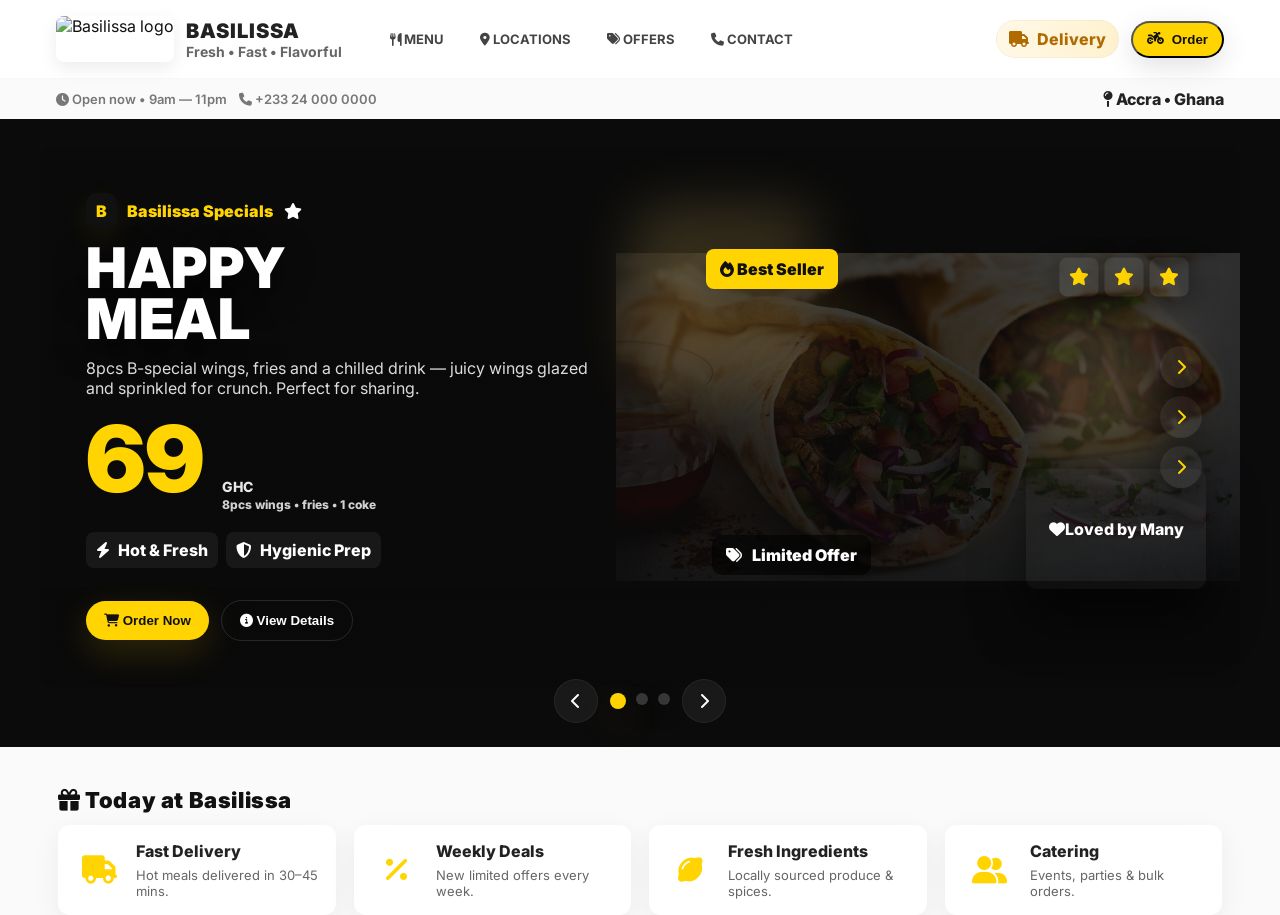
==== commit c9c88d71: "Update bas.html" ====
--- a/bas.html
+++ b/bas.html
@@ -1,11 +1,14 @@
-<!doctype html>
+  <!doctype html>
 <html lang="en">
 <head>
   <meta charset="utf-8" />
   <meta name="viewport" content="width=device-width, initial-scale=1" />
-  <title>BASILISSA — Radiant Meals</title>
-
-  <link rel="stylesheet" href="https://cdnjs.cloudflare.com/ajax/libs/font-awesome/4.7.0/css/font-awesome.min.css">
+  <title>Basilissa — Hero Slideshow Demo</title>
+
+  <!-- Google Font + Font Awesome -->
+  <link href="https://fonts.googleapis.com/css2?family=Inter:wght@300;400;600;800;900&display=swap" rel="stylesheet">
+  <link rel="stylesheet" href="https://cdnjs.cloudflare.com/ajax/libs/font-awesome/6.4.0/css/all.min.css" integrity="" crossorigin="anonymous"/>
+<link rel="stylesheet" href="https://cdnjs.cloudflare.com/ajax/libs/font-awesome/4.7.0/css/font-awesome.min.css">
  <link href="https://fonts.googleapis.com/css2?family=Inter:wght@300;400;600;800&display=swap" rel="stylesheet">
   <link rel="stylesheet" href="https://cdnjs.cloudflare.com/ajax/libs/font-awesome/6.4.0/css/all.min.css">
     <link href="https://fonts.googleapis.com/css2?family=Montserrat:wght@300;400;600;700&display=swap" rel="stylesheet"/>
@@ -13,1232 +16,520 @@
   <link rel="stylesheet"
         href="https://cdnjs.cloudflare.com/ajax/libs/font-awesome/6.4.0/css/all.min.css"/>
   <script src='https://kit.fontawesome.com/a076d05399.js' crossorigin='anonymous'></script>
- <style>
-/* =========================
-   BASILISSA — Full Page Styles
-   Purpose: Beautiful, "foody", animated, highly-detailed styling for all sections.
-   Use with the HTML & JS provided earlier.
-   ========================= */
-
-/* ---------- Fonts ---------- */
-@import url('https://fonts.googleapis.com/css2?family=Poppins:wght@300;400;600;700;800;900&family=Playfair+Display:wght@600;700&display=swap');
-
-:root{
-  --max-w: 1250px;
-  --bg: #070505;
-  --panel: #0f0f0f;
-  --muted: #cfcfcf;
-  --white: #ffffff;
-  --red: #e31b23;          /* Basilissa red */
-  --red-deep: #a70f12;
-  --yellow: #ffd400;       /* accent yellow */
-  --accent: #ff8b2f;
-  --glow: rgba(227,27,35,0.12);
-  --glass: rgba(255,255,255,0.04);
-  --card-shadow: 0 14px 48px rgba(2,2,2,0.65);
-  --card-elev: 0 8px 30px rgba(0,0,0,0.55);
-  --radius: 12px;
-  --f-sans: "Poppins", system-ui, -apple-system, "Segoe UI", Roboto, "Helvetica Neue", Arial;
-  --f-display: "Playfair Display", Georgia, serif;
-}
-
-/* ---------- Page Base ---------- */
-*{box-sizing:border-box}
-html,body{height:100%;background:linear-gradient(180deg,var(--bg) 0%, #050202 100%);color:var(--white);font-family:var(--f-sans);-webkit-font-smoothing:antialiased;-moz-osx-font-smoothing:grayscale}
-body{line-height:1.45;font-size:15px}
-.container{max-width:var(--max-w);margin:0 auto;padding:0 22px}
-
-/* ---------- Utility helpers ---------- */
-.hidden{display:none!important}
-.h-1{font-size:var(--h1,72px)}
-.center{text-align:center}
-.flex{display:flex}
-.grid{display:grid}
-.kicker{font-weight:700;color:var(--yellow);text-transform:uppercase;letter-spacing:1px;font-size:13px}
-
-/* ---------- Header ---------- */
-#site-header{position:sticky;top:0;z-index:1100;backdrop-filter: blur(6px);background:linear-gradient(180deg, rgba(10,10,10,0.42), rgba(10,10,10,0.22));border-bottom:1px solid rgba(255,255,255,0.04);transition:transform .42s cubic-bezier(.2,.9,.2,1)}
-.header-inner{display:flex;align-items:center;gap:18px;padding:14px 22px}
-.brand{display:flex;align-items:center;gap:14px}
-.site-logo{width:64px;height:64px;border-radius:10px;object-fit:cover;border:2px solid rgba(255,255,255,0.06);box-shadow:0 10px 30px rgba(0,0,0,0.6)}
-.brand-title{margin:0;font-family:var(--f-display);font-size:22px;color:var(--yellow);letter-spacing:1px}
-.brand-sub{margin:0;font-size:12px;color:var(--muted);margin-top:2px}
-
-/* main nav */
-#main-nav{display:flex;gap:12px;margin-left:8px}
-#main-nav a{display:inline-flex;gap:8px;align-items:center;padding:8px 12px;border-radius:10px;color:rgba(255,255,255,0.92);font-weight:600;transition:all .18s}
-#main-nav a i{opacity:0.95;color:var(--red)}
-#main-nav a:hover{background:var(--glass);transform:translateY(-2px);box-shadow:0 8px 26px rgba(0,0,0,0.45)}
-
-/* actions */
-.header-cta{margin-left:auto;display:flex;gap:10px;align-items:center}
-.btn{font-weight:700;border-radius:999px;padding:10px 14px;border:none;cursor:pointer;display:inline-flex;align-items:center;gap:8px}
-.btn.primary,.btn.order-now{background:linear-gradient(180deg,var(--yellow),#f7c600);color:#111;box-shadow:0 12px 40px rgba(255,205,0,0.12);font-size:15px}
-.btn.menu-toggle{background:transparent;border-radius:10px;padding:8px 10px;color:var(--white);border:1px solid rgba(255,255,255,0.04)}
-.btn.ghost{background:transparent;border:2px solid rgba(255,255,255,0.06);color:var(--white);padding:10px 12px;border-radius:12px}
-.btn.mini{padding:8px 10px;border-radius:10px;font-size:13px;background:linear-gradient(180deg,rgba(255,255,255,0.02),transparent);border:1px solid rgba(255,255,255,0.03)}
-.small-link{color:rgba(255,255,255,0.8);font-size:14px;margin-left:8px;display:inline-flex;align-items:center;gap:8px}
-.small-link i{color:var(--accent)}
-
-/* ---------- HERO / SLIDES ---------- */
-.hero-slideshow{padding:30px 0 46px}
-.slideshow{position:relative;height:600px;border-radius:16px;overflow:visible;backdrop-filter: blur(6px);background:
-  radial-gradient(600px 200px at 10% 20%, rgba(255,200,60,0.03), transparent 6%),
-  linear-gradient(180deg, rgba(0,0,0,0.64), rgba(4,2,2,0.82));box-shadow:var(--card-shadow);padding:18px}
-.slideshow .slide{position:absolute;inset:0;padding:28px;display:flex;gap:28px;align-items:center;opacity:0;pointer-events:none;transform:translateX(24px) scale(.995);transition:all .74s cubic-bezier(.2,.9,.2,1)}
-.slideshow .slide.active{opacity:1;pointer-events:auto;transform:none;z-index:3}
-
-/* left column */
-.slide-left{width:46%;display:flex;flex-direction:column;gap:12px;justify-content:center}
-.slide .eyebrow{display:inline-flex;align-items:center;gap:8px;background:linear-gradient(90deg,var(--accent),var(--red));color:#111;padding:8px 12px;border-radius:12px;font-weight:900;letter-spacing:0.6px}
-.slide-title{margin:0;font-family:var(--f-display);font-weight:800;font-size:72px;line-height:0.9;color:var(--yellow);text-transform:uppercase;letter-spacing:0.6px;text-shadow:0 12px 40px rgba(0,0,0,0.6)}
-.slide-title span{display:block;font-size:36px;margin-top:6px;color:#fff;text-shadow:none}
-.slide-copy{color:rgba(255,255,255,0.9);font-size:18px;max-width:460px}
-
-/* price & meta */
-.slide-meta{display:flex;align-items:center;gap:18px;margin-top:6px}
-.price-badge{background:linear-gradient(180deg,var(--yellow),#ffd000);color:#111;padding:10px 18px;border-radius:12px;font-weight:900;font-size:20px;box-shadow:0 20px 60px rgba(255,200,0,0.12);display:inline-flex;align-items:center;gap:10px}
-.price-badge .currency{font-size:12px;opacity:0.9}
-.price-badge .amount{font-size:34px}
-.features{display:flex;gap:10px}
-.features .feat{display:inline-flex;align-items:center;gap:8px;padding:8px 10px;border-radius:10px;background:rgba(255,255,255,0.03);font-weight:700;color:var(--white);font-size:14px}
-.features .feat i{color:var(--red)}
-
-/* actions / CTA */
-.slide-actions{display:flex;align-items:center;gap:12px;margin-top:14px}
-.slide-actions .btn{box-shadow:0 18px 60px rgba(0,0,0,0.5)}
-.slide-actions .btn.primary{background:linear-gradient(180deg,var(--red),var(--red-deep));color:#fff}
-.slide-actions .btn.ghost{border:2px solid rgba(255,255,255,0.06)}
-
-/* decorative icons next to content */
-.decor-icons{display:flex;gap:10px;margin-top:18px}
-.decor-icons .icon{width:46px;height:46px;border-radius:999px;background:linear-gradient(180deg,rgba(255,255,255,0.02),rgba(255,255,255,0.01));display:inline-flex;align-items:center;justify-content:center;font-size:18px;color:var(--red);box-shadow:0 8px 30px rgba(0,0,0,0.55)}
-
-/* right column (product) */
-.slide-right{width:54%;display:flex;align-items:center;justify-content:center;position:relative;overflow:visible}
-.product-composite{position:relative;width:560px;height:440px;border-radius:18px;background:linear-gradient(180deg, rgba(255,255,255,0.02), rgba(255,255,255,0.01));display:flex;align-items:flex-end;justify-content:center;padding:18px;box-shadow:var(--card-elev);transition:transform .6s cubic-bezier(.2,.9,.2,1),opacity .5s ease}
-.product-composite .product-image{width:auto;max-width:520px;height:auto;border-radius:12px;object-fit:cover;display:block;transition:transform .6s cubic-bezier(.2,.9,.2,1),filter .6s}
-
-/* ribbons & stickers */
-.ribbon{position:absolute;top:18px;left:18px;background:linear-gradient(90deg,var(--red),var(--red-deep));padding:8px 12px;border-radius:8px;color:#fff;font-weight:900;box-shadow:0 10px 30px rgba(163,20,20,0.25);transform:translateY(-10px);opacity:0}
-.ribbon i{margin-right:8px}
-.ribbon-top-right{right:18px;left:auto;background:linear-gradient(90deg,var(--accent),#ff6b2b)}
-.sticker{position:absolute;background:linear-gradient(180deg,#ffefbd,#ffd27a);color:#111;padding:8px 10px;border-radius:10px;font-weight:800;box-shadow:0 8px 28px rgba(0,0,0,0.45);opacity:0;transform:translateY(8px)}
-.sticker-bottom-right{bottom:18px;right:22px}
-.sticker-left{left:14px;top:18px}
-.sticker-bottom{bottom:18px;left:22px}
-
-/* steam layers (small vertical blurred shapes) */
-.steam-layer{position:absolute;left:20%;top:12%;pointer-events:none}
-.steam{display:inline-block;position:absolute;background:rgba(255,255,255,0.06);border-radius:8px;width:8px;height:40px;filter:blur(2px);opacity:0}
-
-/* svg flairs behind product */
-.flair{position:absolute;z-index:2;opacity:0.95;filter:blur(0.6px)}
-.left-flair{left:-40px;bottom:8px;width:260px;height:80px;transform:rotate(-6deg)}
-.right-flair{right:-40px;bottom:12px;width:220px;height:70px}
-.big-flair{left:-60px;bottom:-6px;width:340px;height:120px}
-
-/* orbit icons (absolute icons that orbit around product) */
-.orbit-icons{position:absolute;z-index:6;pointer-events:none;left:50%;top:40%}
-.orbit-icons i{position:absolute;font-size:18px;color:var(--white);background:linear-gradient(180deg,rgba(255,255,255,0.02),transparent);padding:8px;border-radius:999px;border:1px solid rgba(255,255,255,0.04);box-shadow:0 12px 30px rgba(0,0,0,0.6)}
-
-/* ---------- slideshow controls ---------- */
-.slideshow-controls{position:absolute;left:50%;transform:translateX(-50%);bottom:-36px;display:flex;align-items:center;gap:12px;z-index:99}
-.slideshow-controls .ctrl{width:48px;height:48px;border-radius:50%;display:inline-flex;align-items:center;justify-content:center;background:rgba(255,255,255,0.03);border:1px solid rgba(255,255,255,0.04);cursor:pointer;box-shadow:0 8px 24px rgba(0,0,0,0.36)}
-.slideshow-controls .dots{display:flex;gap:10px}
-.slideshow-controls .dot{width:12px;height:12px;border-radius:50%;background:rgba(255,255,255,0.08);border:2px solid rgba(255,255,255,0.02);cursor:pointer}
-.slideshow-controls .dot.active{width:16px;height:16px;background:linear-gradient(180deg,var(--accent),var(--red));box-shadow:0 10px 26px rgba(255,120,60,0.12)}
-
-/* ---------- QUICK ACTIONS ---------- */
-.quick-actions{padding:28px 0}
-.qa-grid{display:grid;grid-template-columns:repeat(4,1fr);gap:18px}
-.qa-card{display:flex;flex-direction:column;align-items:flex-start;gap:12px;padding:18px;border-radius:12px;background:linear-gradient(180deg,rgba(255,255,255,0.02),rgba(255,255,255,0.01));box-shadow:var(--card-elev);text-decoration:none;color:var(--white)}
-.qa-card i{font-size:20px;color:var(--red);background:rgba(255,255,255,0.02);padding:8px;border-radius:8px}
-.qa-card h4{margin:0;font-size:16px}
-.qa-card p{margin:0;color:rgba(255,255,255,0.75);font-size:13px}
-
-/* ---------- OFFERS / CARDS ---------- */
-.offers{padding:26px 0}
-.offers-grid{display:grid;grid-template-columns:repeat(4,1fr);gap:18px}
-.offer-card{display:flex;flex-direction:column;border-radius:12px;overflow:hidden;background:linear-gradient(180deg,rgba(255,255,255,0.02),rgba(255,255,255,0.01));box-shadow:var(--card-elev)}
-.offer-media{height:160px;background-size:cover;background-position:center}
-.offer-body{padding:14px;display:flex;flex-direction:column;gap:10px}
-.offer-body h3{margin:0;font-size:18px}
-.offer-body .tag{background:var(--red);color:#fff;font-weight:900;padding:6px 8px;border-radius:8px;font-size:12px;margin-left:8px}
-
-/* card foot */
-.card-foot{display:flex;align-items:center;justify-content:space-between;gap:10px}
-.price{font-weight:900;color:var(--accent);font-size:18px}
-
-/* ---------- GALLERY ---------- */
-.gallery{padding:32px 0}
-.gallery-grid{display:grid;grid-template-columns:repeat(4,1fr);gap:12px}
-.g-item{border-radius:10px;overflow:hidden;background:linear-gradient(180deg,rgba(255,255,255,0.02),transparent);box-shadow:var(--card-elev)}
-.g-item img{width:100%;height:200px;object-fit:cover;display:block}
-.g-item figcaption{text-align:center;padding:8px;color:rgba(255,255,255,0.8);font-weight:700}
-
-/* ---------- RESERVATION / FORM ---------- */
-.reserve{padding:32px 0}
-.reserve-grid{display:grid;grid-template-columns:1fr 360px;gap:22px;align-items:start}
-.form-card{padding:18px;border-radius:12px;background:linear-gradient(180deg,rgba(0,0,0,0.45),rgba(0,0,0,0.28));box-shadow:var(--card-elev)}
-.form-row{display:flex;flex-direction:column;gap:8px;margin-bottom:12px}
-.form-row label{font-weight:700;font-size:13px;color:var(--muted)}
-.form-row input,.form-row select{padding:10px 12px;border-radius:10px;border:1px solid rgba(255,255,255,0.04);background:rgba(0,0,0,0.45);color:var(--white)}
-.form-actions{display:flex;gap:12px;align-items:center;margin-top:8px}
-.reserve-info{padding:18px;border-radius:12px;background:linear-gradient(180deg,rgba(255,255,255,0.02),transparent);box-shadow:var(--card-elev);font-size:14px}
-.promo-list{list-style:none;padding:0;margin:8px 0 0 0}
-.promo-list li{display:flex;gap:8px;align-items:center;padding:6px 0;color:rgba(255,255,255,0.85)}
-.promo-list li i{color:var(--red)}
-
-/* ---------- TESTIMONIALS ---------- */
-.testimonials{padding:28px 0}
-.testi-slider{position:relative;padding:12px;min-height:120px}
-.testi{max-width:760px;margin:0;background:linear-gradient(180deg,rgba(255,255,255,0.02),transparent);padding:18px;border-radius:12px;box-shadow:var(--card-elev);display:block}
-.testi p{margin:0 0 10px 0;font-style:italic;color:rgba(255,255,255,0.9)}
-.testi cite{display:block;color:var(--muted);font-weight:700}
-
-/* ---------- PARTNERS ---------- */
-.partners{padding:26px 0}
-.partners-row{display:flex;gap:18px;flex-wrap:wrap}
-.partner{display:flex;gap:8px;align-items:center;padding:10px 12px;border-radius:10px;background:rgba(255,255,255,0.02);font-weight:700;color:var(--muted)}
-.partner i{font-size:20px;color:var(--red)}
-
-/* ---------- LOCATIONS ---------- */
-.locations{padding:28px 0}
-.locations-grid{display:grid;grid-template-columns:repeat(4,1fr);gap:18px}
-.loc-card{padding:16px;border-radius:12px;background:linear-gradient(180deg,rgba(255,255,255,0.02),transparent);box-shadow:var(--card-elev)}
-.loc-card h4{margin:0}
-
-/* ---------- NEWSLETTER ---------- */
-.newsletter{padding:28px 0}
-.newsletter-inner{display:flex;align-items:center;justify-content:space-between;gap:18px;padding:18px;border-radius:12px;background:linear-gradient(180deg, rgba(255,255,255,0.02), rgba(0,0,0,0.12));box-shadow:var(--card-elev)}
-.newsletter-form{display:flex;gap:10px}
-.newsletter-form input{padding:12px 14px;border-radius:10px;border:1px solid rgba(255,255,255,0.04);background:transparent;color:var(--white)}
-
-/* ---------- FOOTER ---------- */
-#site-footer{padding:28px 0;border-top:1px solid rgba(255,255,255,0.03);margin-top:36px;background:linear-gradient(180deg,rgba(0,0,0,0.2),transparent)}
-.footer-top{display:flex;gap:22px;padding:18px 0;align-items:flex-start}
-.footer-col{flex:1;min-width:180px}
-.footer-logo{width:80px;border-radius:10px}
-.footer-col h4{margin-top:0;color:var(--yellow)}
-.footer-col .socials{display:flex;gap:12px;margin-top:12px}
-.footer-col .socials a{display:inline-flex;width:40px;height:40px;align-items:center;justify-content:center;border-radius:8px;background:rgba(255,255,255,0.02);color:var(--white)}
-.footer-bottom{display:flex;align-items:center;justify-content:space-between;padding:12px 0;border-top:1px solid rgba(255,255,255,0.02);margin-top:12px}
-
-/* ---------- Modal / Lightbox ---------- */
-#basilissa-lightbox{transition:opacity .26s ease;display:flex;align-items:center;justify-content:center}
-#basilissa-lightbox .lb-inner img{border-radius:10px;box-shadow:0 30px 80px rgba(0,0,0,0.7)}
-
-/* ---------- Accessibility & Keyboard focus ---------- */
-.using-keyboard :focus{outline:3px solid rgba(255,200,0,0.24);outline-offset:3px;border-radius:8px}
-a:focus,button:focus,input:focus{outline:none;box-shadow:0 8px 24px rgba(255,200,0,0.06)}
-
-/* ---------- Fancy small touches: food drip, sauce smear (pseudo elements) ---------- */
-.hero-slideshow::before{
-  content:"";
-  position:absolute;
-  left:0;right:0;top:0;height:180px;
-  background:radial-gradient(600px 180px at 20% 0%, rgba(255,40,0,0.06), transparent 10%);
-  pointer-events:none;z-index:1;mix-blend-mode:screen;
-}
-.offer-card::after, .offer-card::before{
-  content:"";position:absolute;inset:0;border-radius:inherit;pointer-events:none;background:linear-gradient(180deg, rgba(255,255,255,0.01), transparent);
-  mix-blend-mode:overlay;opacity:0.8
-}
-
-/* ---------- Responsive ---------- */
-@media (max-width:1100px){
-  .slide-title{font-size:54px}
-  .product-composite{width:480px;height:360px}
-  .offers-grid{grid-template-columns:repeat(2,1fr)}
-  .gallery-grid{grid-template-columns:repeat(2,1fr)}
-  .qa-grid{grid-template-columns:repeat(2,1fr)}
-}
-@media (max-width:760px){
-  .header-inner{padding:12px}
-  #main-nav{display:none}
-  .slideshow{min-height:520px;height:auto;padding:14px}
-  .slideshow .slide{position:relative;opacity:1;transform:none;display:block;padding:16px;flex-direction:column}
-  .slide-left,.slide-right{width:100%}
-  .product-composite{width:94%;height:auto;padding:10px;margin:8px auto}
-  .slide-title{font-size:36px}
-  .offers-grid{grid-template-columns:1fr}
-  .gallery-grid{grid-template-columns:1fr}
-  .qa-grid{grid-template-columns:1fr 1fr}
-  .reserve-grid{grid-template-columns:1fr}
-  .locations-grid{grid-template-columns:repeat(2,1fr)}
-  .container{padding:0 16px}
-  .slideshow-controls{bottom:-18px}
-}
-
-/* ---------- Small animations on load (polish) ---------- */
-@keyframes entranceUp { from{opacity:0; transform:translateY(12px)} to{opacity:1; transform:none} }
-.container > * { animation: entranceUp .6s ease both; }
-
-/* ---------- Cart & mini components (styled generically) ---------- */
-.cart-panel{position:fixed;right:18px;bottom:18px;width:360px;border-radius:14px;background:linear-gradient(180deg,#0b0b0b, #0b0606);box-shadow:0 40px 120px rgba(0,0,0,0.7);padding:12px;border:1px solid rgba(255,255,255,0.03)}
-.cart-panel h4{margin:0 0 8px 0}
-.cart-item{display:flex;gap:12px;align-items:center;padding:10px;border-radius:10px;background:rgba(255,255,255,0.02);margin-bottom:8px}
-.cart-item img{width:72px;height:64px;object-fit:cover;border-radius:8px}
-.cart-item .meta{flex:1}
-.qty{display:inline-flex;gap:6px;align-items:center;background:rgba(255,255,255,0.03);padding:6px;border-radius:8px}
-.cart-footer{display:flex;align-items:center;justify-content:space-between;margin-top:12px}
-
-/* ---------- small helpers for debugging & content hooks ---------- */
-[data-animate="pop"]{transform-origin:center center}
-[data-animate="slideInLeft"]{transform:translateX(-10px);opacity:0}
-[data-animate="slideInRight"]{transform:translateX(10px);opacity:0}
-[data-animate="bounce"]{transform:translateY(6px);opacity:0}
-
-/* ---------- End of style sheet ---------- */
-</style>
-
+  <style>
+    /* ---------- Reset & base ---------- */
+    * { box-sizing: border-box; }
+    html,body { margin:0; padding:0; height:100%; font-family: "Inter", Arial, sans-serif; -webkit-font-smoothing:antialiased; background:#fafafa; color:#111; }
+    a { color:inherit; text-decoration:none; }
+    :root{
+      --yellow:#ffd400;
+      --black:#0a0a0a;
+      --muted:#f6f6f6;
+      --accent:#ffcc00;
+      --max-w:1200px;
+      --glass: rgba(255,255,255,0.06);
+    }
+
+    /* ---------- header ---------- */
+    header {
+      background:linear-gradient(180deg,#fff,#fff);
+      border-bottom:1px solid rgba(10,10,10,0.03);
+      position:sticky;
+      top:0;
+      z-index:200;
+    }
+    .topbar {
+      max-width:var(--max-w);
+      margin:0 auto;
+      display:flex;
+      align-items:center;
+      gap:20px;
+      padding:16px;
+    }
+    .brand {
+      display:flex;
+      align-items:center;
+      gap:12px;
+    }
+    .brand img { height:46px; width:auto; border-radius:8px; object-fit:contain; box-shadow:0 6px 18px rgba(0,0,0,0.08); }
+    .brand .title { font-weight:900; font-size:20px; color:#222; letter-spacing:1px; }
+    nav { margin-left:18px; display:flex; gap:16px; align-items:center; font-weight:700; color:#444; text-transform:uppercase; font-size:13px; }
+    nav a { padding:8px 10px; border-radius:8px; }
+    nav a:hover { background:rgba(0,0,0,0.03); }
+
+    .right-actions { margin-left:auto; display:flex; align-items:center; gap:12px; }
+    .pill { display:inline-flex; gap:8px; align-items:center; padding:8px 12px; background:linear-gradient(90deg,#fff8e6,#fff2d0); border-radius:999px; border:1px solid rgba(0,0,0,0.03); font-weight:800; color:#b06b00; }
+    .icon-btn { display:inline-flex; gap:8px; align-items:center; background:var(--yellow); padding:9px 14px; border-radius:999px; color:#111; font-weight:800; box-shadow:0 8px 28px rgba(0,0,0,0.12); cursor:pointer; }
+    .small-ico { color:#666; font-size:14px; }
+
+    /* ---------- delivery row ---------- */
+    .delivery-row {
+      max-width:var(--max-w);
+      margin:0 auto;
+      display:flex;
+      gap:12px;
+      align-items:center;
+      padding:10px 16px;
+      color:#555;
+      font-weight:700;
+    }
+    .delivery-row .muted { font-weight:600; color:#777; font-size:13px; }
+
+    /* ---------- hero ---------- */
+    .hero-wrap { background:#0b0b0b; padding:28px 0 60px 0; position:relative; overflow:visible; }
+    .hero { max-width:var(--max-w); margin:0 auto; position:relative; height:540px; border-radius:14px; overflow:visible; }
+
+    .slides { position:relative; height:100%; border-radius:14px; overflow:visible; }
+
+    .slide {
+      position:absolute;
+      inset:0;
+      display:flex;
+      gap:28px;
+      align-items:center;
+      padding:28px;
+      border-radius:14px;
+      transition: transform 0.8s cubic-bezier(.2,.9,.2,1), opacity 0.6s ease;
+      opacity:0;
+      transform: translateY(20px) scale(0.98);
+      pointer-events:none;
+    }
+    .slide.active { opacity:1; transform: translateY(0) scale(1); z-index:3; pointer-events:auto; }
+
+    /* Each slide gets a unique style via .slide--1, --2, --3 */
+    .slide--1 { background:
+      linear-gradient(180deg, rgba(10,10,10,0.75), rgba(10,10,10,0.95)),
+      url('hero-shawarma-large.jpg') right center/52% auto no-repeat;
+      color:#fff;
+    }
+    .slide--2 { background:
+      linear-gradient(180deg, rgba(5,5,5,0.75), rgba(5,5,5,0.9)),
+      url('promo-shawarma.jpg') right center/50% auto no-repeat;
+      color:#fff;
+    }
+    .slide--3 { background:
+      linear-gradient(180deg, rgba(8,8,8,0.72), rgba(8,8,8,0.95)),
+      url('thumb-shawarma.jpg') right center/48% auto no-repeat;
+      color:#fff;
+    }
+
+    /* Left panel content */
+    .announce {
+      width:52%;
+      padding:18px;
+      display:flex;
+      flex-direction:column;
+      gap:14px;
+    }
+    .brandline { display:flex; gap:10px; align-items:center; font-weight:900; color:var(--yellow); }
+    .brandline .bump { background:#111; color:var(--yellow); padding:8px 10px; border-radius:10px; font-weight:900; box-shadow: 0 10px 30px rgba(255,204,0,0.08); }
+    .headline { font-size:56px; margin:0; line-height:0.9; letter-spacing:0.6px; text-transform:uppercase; font-weight:900; color: #fff; text-shadow: 0 10px 30px rgba(0,0,0,0.6); }
+    .sub { font-size:16px; color:rgba(255,255,255,0.86); max-width:520px; }
+
+    .pricebox { display:flex; gap:18px; align-items:baseline; margin-top:6px; }
+    .pricebox .price { font-size:92px; font-weight:900; color:var(--yellow); line-height:0.9; }
+    .pricebox .meta { font-size:14px; color:rgba(255,255,255,0.9); font-weight:800; }
+
+    .cta-row { display:flex; gap:12px; margin-top:18px; align-items:center; }
+    .btn { padding:12px 18px; border-radius:999px; font-weight:900; cursor:pointer; border:0; }
+    .btn.primary { background:var(--yellow); color:#111; box-shadow:0 12px 36px rgba(255,204,0,0.16); }
+    .btn.ghost { background:transparent; border:1px solid rgba(255,255,255,0.12); color:#fff; }
+
+    /* Right panel: floating product card area (the given image is the background but we add layers) */
+    .hero-media { width:48%; position:relative; display:flex; align-items:center; justify-content:center; overflow:visible; }
+    .media-decor {
+      width:520px; height:360px; position:relative; border-radius:12px; overflow:visible;
+      display:flex; align-items:center; justify-content:center;
+      transform: translateX(10px);
+    }
+
+    /* decorative overlays and ornaments */
+    .ribbon { position:absolute; left:12px; top:12px; background:var(--yellow); color:#111; padding:10px 14px; font-weight:900; border-radius:8px; box-shadow:0 12px 40px rgba(0,0,0,0.35); transform: rotate(-6deg); }
+    .sparkles { position:absolute; right:24px; top:20px; display:flex; gap:6px; transform:scale(0.98); }
+    .sparkles i { background:rgba(255,255,255,0.06); padding:10px; border-radius:8px; width:40px; height:40px; display:flex; align-items:center; justify-content:center; font-size:18px; color:var(--yellow); box-shadow:0 10px 30px rgba(0,0,0,0.4); }
+
+    .badge { position:absolute; left:18px; bottom:22px; background:rgba(0,0,0,0.6); color:#fff; padding:10px 14px; border-radius:10px; font-weight:900; display:inline-flex; gap:10px; align-items:center; }
+    .glass-shape { position:absolute; right:8px; bottom:8px; width:180px; height:120px; border-radius:10px; background:linear-gradient(90deg, rgba(255,255,255,0.02), rgba(255,255,255,0.03)); box-shadow: 0 30px 50px rgba(0,0,0,0.6); transform:rotate(-6deg); display:flex; align-items:center; justify-content:center; color:#fff; font-weight:800; }
+
+    /* animated geometric blobs */
+    .blob { position:absolute; border-radius:22px; filter:blur(28px); opacity:0.18; transform-origin:center; }
+    .blob.b1 { width:180px; height:180px; left:-60px; top:-30px; background: linear-gradient(180deg,#ffdf7a,#ffb84d); animation: floaty 6s ease-in-out infinite; }
+    .blob.b2 { width:140px; height:140px; right:40px; top:80px; background: linear-gradient(180deg,#ffecb2,#ffd36b); animation: floaty 5s ease-in-out infinite reverse; }
+    .blob.b3 { width:120px; height:120px; right:120px; bottom:40px; background: linear-gradient(180deg,#fff4cc,#ffd36b); animation: floaty 7s ease-in-out infinite; }
+
+    @keyframes floaty { 0% { transform:translateY(0) scale(1); } 50% { transform:translateY(-10px) scale(1.02); } 100% { transform:translateY(0) scale(1); } }
+
+    /* slide labels (small stacked boxes) */
+    .stacked-label { display:flex; gap:8px; align-items:center; margin-top:6px; }
+    .label-pill { background:rgba(255,255,255,0.06); color:#fff; padding:8px 10px; border-radius:8px; font-weight:800; display:inline-flex; gap:8px; align-items:center; }
+
+    /* slide-specific embellishments */
+    .slide--1 .headline { color:#fff; }
+    .slide--2 .headline { color:#fff; text-shadow: 0 6px 18px rgba(0,0,0,0.6); }
+    .slide--3 .headline { color:#fff; }
+
+    /* dots & arrows */
+    .controls { position:absolute; left:50%; transform:translateX(-50%); bottom:-36px; display:flex; gap:12px; align-items:center; z-index:80; }
+    .dots { display:flex; gap:10px; }
+    .dot { width:12px; height:12px; border-radius:50%; background:rgba(255,255,255,0.18); box-shadow:0 8px 20px rgba(0,0,0,0.28); cursor:pointer; }
+    .dot.active { background:var(--yellow); width:16px; height:16px; box-shadow:0 14px 40px rgba(255,204,0,0.18); }
+    .arrow { width:44px;height:44px;border-radius:50%;display:flex;align-items:center;justify-content:center;background:rgba(255,255,255,0.06); color:#fff; cursor:pointer; border:1px solid rgba(255,255,255,0.06); }
+
+    /* ---------- section below hero (cards with icons) ---------- */
+    .section { max-width:var(--max-w); margin:40px auto; padding:0 18px; }
+    .section h2 { font-size:22px; font-weight:900; letter-spacing:0.6px; margin-bottom:12px; }
+    .cards { display:grid; grid-template-columns: repeat(4, 1fr); gap:18px; }
+    .card { background:#fff; border-radius:12px; padding:16px; box-shadow:0 8px 28px rgba(12,12,12,0.06); display:flex; gap:12px; align-items:center; }
+    .card i { font-size:28px; color:var(--yellow); width:60px; text-align:center; }
+    .card .meta { font-weight:800; color:#222; }
+    .card .desc { color:#666; font-size:13px; margin-top:6px; }
+
+    /* responsiveness */
+    @media (max-width: 1100px) {
+      .announce { width:55%; }
+      .media-decor { width:420px; height:300px; }
+    }
+    @media (max-width: 860px) {
+      .hero { height:720px; }
+      .slide { flex-direction:column-reverse; padding:18px; gap:14px; }
+      .announce, .hero-media { width:100%; }
+      .cards { grid-template-columns: repeat(2,1fr); }
+    }
+    @media (max-width: 520px) {
+      nav { display:none; }
+      .brand .title { display:none; }
+      .pricebox .price { font-size:48px; }
+      .headline { font-size:36px; }
+      .cards { grid-template-columns: 1fr; }
+    }
+
+    /* subtle entrance animations on slide children */
+    .announce .brandline, .announce .headline, .announce .sub, .pricebox, .cta-row, .badge, .ribbon, .glass-shape {
+      transform-origin:left center;
+      opacity:0;
+      transform: translateX(-14px);
+      transition: all 650ms cubic-bezier(.2,.9,.2,1);
+    }
+    .slide.active .announce .brandline { opacity:1; transform:translateX(0); transition-delay:120ms; }
+    .slide.active .announce .headline { opacity:1; transform:translateX(0); transition-delay:220ms; }
+    .slide.active .announce .sub { opacity:1; transform:translateX(0); transition-delay:340ms; }
+    .slide.active .pricebox { opacity:1; transform:translateX(0); transition-delay:420ms; }
+    .slide.active .cta-row { opacity:1; transform:translateX(0); transition-delay:520ms; }
+    .slide.active .badge, .slide.active .ribbon, .slide.active .glass-shape { opacity:1; transform:translateX(0); transition-delay:650ms; }
+
+    /* small decorative animated arrows on right image area */
+    .chev { position:absolute; right:12px; top:50%; transform:translateY(-50%); display:flex; flex-direction:column; gap:8px; z-index:8; }
+    .chev i { background:rgba(255,255,255,0.05); padding:8px; border-radius:999px; color:var(--yellow); width:42px; height:42px; display:flex; align-items:center; justify-content:center; box-shadow:0 12px 30px rgba(0,0,0,0.45); animation: pulse 1.8s infinite; }
+    .chev i:nth-child(2){ animation-delay:0.2s; }
+    .chev i:nth-child(3){ animation-delay:0.4s; }
+    @keyframes pulse { 0%{ transform:scale(1);}50%{transform:scale(1.06);}100%{transform:scale(1);} }
+
+  </style>
 </head>
 <body>
 
-  <!-- ===== HEADER ===== -->
-  <header id="site-header" role="banner" aria-label="Basilissa site header">
-    <div class="header-inner container">
-      <div class="brand">
-        <!-- replace logo.png with your real logo file -->
-        <img src="logo.png" alt="Basilissa logo" class="site-logo" onerror="this.style.display='none'">
-        <div class="brand-text">
-          <h1 class="brand-title">BASILISSA</h1>
-          <p class="brand-sub">Good Food. Great Mood.</p>
+  <!-- HEADER -->
+  <header role="banner" aria-label="Site header">
+    <div class="topbar">
+      <div class="brand" aria-hidden="false">
+        <!-- Replace 'logo.png' with your own Basilissa logo path. -->
+        <img src="logo.png" alt="Basilissa logo" id="logo-img">
+        <div>
+          <div class="title">BASILISSA</div>
+          <div class="small-ico" style="font-weight:700;">Fresh • Fast • Flavorful</div>
         </div>
       </div>
 
-      <nav id="main-nav" role="navigation" aria-label="Main navigation">
-        <a href="#menu"><i class="fa fa-cutlery"></i> Menu</a>
-        <a href="#offers"><i class="fa fa-star"></i> Offers</a>
-        <a href="#locations"><i class="fa fa-map-marker"></i> Locations</a>
-        <a href="#about"><i class="fa fa-info-circle"></i> About</a>
-        <a href="#contact"><i class="fa fa-phone"></i> Contact</a>
+      <nav aria-label="Main navigation">
+        <a href="#"><i class="fa fa-utensils"></i> Menu</a>
+        <a href="#"><i class="fa fa-map-marker-alt"></i> Locations</a>
+        <a href="#"><i class="fa fa-tags"></i> Offers</a>
+        <a href="#"><i class="fa fa-phone"></i> Contact</a>
       </nav>
 
-      <div class="header-cta">
-        <button class="btn order-now" aria-label="Order now"><i class="fa fa-shopping-bag"></i> Order</button>
-        <button class="btn menu-toggle" aria-label="Open menu"><i class="fa fa-bars"></i></button>
+      <div class="right-actions">
+        <div class="pill"><i class="fa fa-truck"></i> Delivery</div>
+        <button class="icon-btn" aria-label="Order now"><i class="fa fa-motorcycle"></i> Order</button>
       </div>
     </div>
   </header>
 
-
-  <main id="main" role="main">
-
-    <section id="hero" class="hero-slideshow" aria-label="Featured meals">
-      <div class="container">
-
-        <!-- slideshow wrapper -->
-        <div class="slideshow" id="slideshow" aria-live="polite" data-autoplay="true" data-interval="5200">
-
-          <!-- Slide 1: Happy Meal (first image) -->
-          <article class="slide active" data-index="0" role="group" aria-roledescription="slide" aria-label="Happy Meal — Slide 1">
-            <div class="slide-left">
-              <div class="eyebrow"><i class="fa fa-fire"></i> Hot</div>
-              <h2 class="slide-title">HAPPY <span>MEAL</span></h2>
-              <p class="slide-copy">8pcs B-special wings • Fries • 1 Coke — glazed, crunchy, and irresistible.</p>
-
-              <div class="slide-meta">
-                <div class="price-badge" data-animate="pop"><span class="currency">GHC</span> <strong class="amount">69</strong></div>
-                <div class="features">
-                  <span class="feat"><i class="fa fa-cutlery"></i> Shareable</span>
-                  <span class="feat"><i class="fa fa-thumbs-up"></i> Chef's pick</span>
-                </div>
+  <!-- DELIVERY ROW -->
+  <div class="delivery-row" role="region" aria-label="Delivery info">
+    <div class="muted"><i class="fa fa-clock"></i> Open now • 9am — 11pm</div>
+    <div class="muted"><i class="fa fa-phone"></i> +233 24 000 0000</div>
+    <div style="margin-left:auto; font-weight:800; color:#222;"><i class="fa fa-map-pin"></i> Accra • Ghana</div>
+  </div>
+
+  <!-- HERO / SLIDESHOW -->
+  <section class="hero-wrap" aria-label="Promotions">
+    <div class="hero" role="region" aria-roledescription="carousel" aria-label="Hero slideshow">
+
+      <div class="slides" id="slides">
+
+        <!-- Slide 1: uses image 1 -->
+        <article class="slide slide--1 active" data-index="0" role="group" aria-roledescription="slide" aria-label="Happy Meal slide">
+          <div class="announce" aria-hidden="false">
+            <div class="brandline">
+              <div class="bump">B</div>
+              <div>Basilissa Specials <i class="fa fa-star" style="margin-left:8px;color:#fff;"></i></div>
+            </div>
+
+            <h2 class="headline">HAPPY<br>MEAL</h2>
+            <div class="sub">8pcs B-special wings, fries and a chilled drink — juicy wings glazed and sprinkled for crunch. Perfect for sharing.</div>
+
+            <div class="pricebox" aria-hidden="true">
+              <div class="price">69</div>
+              <div class="meta">GHC <br><span style="font-size:12px; opacity:0.9;">8pcs wings • fries • 1 coke</span></div>
+            </div>
+
+            <div class="stacked-label">
+              <div class="label-pill"><i class="fa fa-bolt"></i> Hot & Fresh</div>
+              <div class="label-pill"><i class="fa fa-shield-alt"></i> Hygienic Prep</div>
+            </div>
+
+            <div class="cta-row">
+              <button class="btn primary"><i class="fa fa-shopping-cart"></i> Order Now</button>
+              <button class="btn ghost"><i class="fa fa-info-circle"></i> View Details</button>
+            </div>
+          </div>
+
+          <div class="hero-media" aria-hidden="true">
+            <div class="media-decor" role="img" aria-label="Happy Meal image">
+              <div class="blob b1"></div>
+              <div class="blob b2"></div>
+
+              <div class="ribbon"><i class="fa fa-fire"></i> Best Seller</div>
+              <div class="sparkles" aria-hidden="true">
+                <i class="fa fa-star"></i><i class="fa fa-star"></i><i class="fa fa-star"></i>
               </div>
 
-              <div class="slide-actions">
-                <button class="btn primary"><i class="fa fa-phone"></i> Call & Order</button>
-                <button class="btn ghost"><i class="fa fa-truck"></i> Delivery</button>
-                <a class="small-link" href="#menu"><i class="fa fa-list"></i> See full menu</a>
+              <div class="badge"><i class="fa fa-tags"></i> Limited Offer</div>
+              <div class="glass-shape"><i class="fa fa-heart"></i> Loved by Many</div>
+
+              <div class="chev" aria-hidden="true">
+                <i class="fa fa-chevron-right"></i>
+                <i class="fa fa-chevron-right"></i>
+                <i class="fa fa-chevron-right"></i>
               </div>
-
-              <!-- small animated decorative icons (will be animated by CSS/JS) -->
-              <div class="decor-icons">
-                <span class="icon" data-anim="float"><i class="fa fa-lemon-o"></i></span>
-                <span class="icon" data-anim="spin"><i class="fa fa-star"></i></span>
-                <span class="icon" data-anim="pulse"><i class="fa fa-fire"></i></span>
+            </div>
+          </div>
+        </article>
+
+        <!-- Slide 2: uses image 2 -->
+        <article class="slide slide--2" data-index="1" role="group" aria-roledescription="slide" aria-label="Shawarma meal slide">
+          <div class="announce">
+            <div class="brandline">
+              <div class="bump">B</div>
+              <div>Street Food Vibes <i class="fa fa-pepper-hot" style="margin-left:8px;color:#fff;"></i></div>
+            </div>
+
+            <h2 class="headline">HAPPY<br>SHAWARMA<br>MEAL</h2>
+            <div class="sub">One packed shawarma, crisp fries and a cool coke — wrapped & grilled to perfection. Spice options available.</div>
+
+            <div class="pricebox">
+              <div class="price">85</div>
+              <div class="meta">GHC <br><span style="font-size:12px; opacity:0.9;">1 shawarma • fries • 1 coke</span></div>
+            </div>
+
+            <div class="stacked-label">
+              <div class="label-pill"><i class="fa fa-utensils"></i> Hand Wrapped</div>
+              <div class="label-pill"><i class="fa fa-wifi"></i> Order Online</div>
+            </div>
+
+            <div class="cta-row">
+              <button class="btn primary"><i class="fa fa-bolt"></i> Hot & Fast</button>
+              <button class="btn ghost"><i class="fa fa-map-marker-alt"></i> Find Branch</button>
+            </div>
+          </div>
+
+          <div class="hero-media" aria-hidden="true">
+            <div class="media-decor">
+              <div class="blob b2"></div>
+              <div class="ribbon" style="left:auto; right:14px; transform:rotate(6deg);"><i class="fa fa-bell"></i> New Pack</div>
+              <div class="badge"><i class="fa fa-check-circle"></i> 100% Fresh</div>
+              <div class="glass-shape" style="right:8px; left:auto; transform:rotate(6deg);"><i class="fa fa-star"></i> Top Rated</div>
+
+              <div style="position:absolute; left:18px; bottom:8px; display:flex; gap:10px;">
+                <div class="label-pill"><i class="fa fa-lemon"></i> Zesty Sauce</div>
+                <div class="label-pill"><i class="fa fa-bread-slice"></i> Fresh Wrap</div>
               </div>
-            </div>
-
-            <div class="slide-right">
-              <!-- main product composition image (exact image from user) -->
-              <div class="product-composite" data-parallax="true" aria-hidden="false">
-                <img src="promo-shawarma.jpg" alt="Happy Meal - wings fries and coke" class="product-image">
-
-                <!-- layered design elements around image -->
-                <div class="ribbon ribbon-top-left" data-animate="slideInLeft"><i class="fa fa-bolt"></i> Limited</div>
-                <div class="sticker sticker-bottom-right" data-animate="bounce"><i class="fa fa-star"></i> Hot</div>
-                <div class="steam-layer" aria-hidden="true" data-anim-layer>
-                  <!-- multiple steam/particle placeholders; style/animate with CSS -->
-                  <span class="steam s1"></span>
-                  <span class="steam s2"></span>
-                  <span class="steam s3"></span>
-                </div>
-
-                <!-- decorative SVG curve behind product for 'foody' energy -->
-                <svg class="flair left-flair" viewBox="0 0 200 60" preserveAspectRatio="none" aria-hidden="true">
-                  <path d="M0,40 C40,10 120,10 200,40 L200,60 L0,60 Z" fill="rgba(255,0,0,0.06)"></path>
-                </svg>
-
-                <!-- tiny badges/icons orbiting the product image -->
-                <div class="orbit-icons">
-                  <i class="fa fa-heart" data-anim="orbit"></i>
-                  <i class="fa fa-cutlery" data-anim="orbit" data-delay="120"></i>
-                  <i class="fa fa-thumbs-up" data-anim="orbit" data-delay="260"></i>
-                </div>
+
+              <div class="chev" aria-hidden="true" style="right:0;">
+                <i class="fa fa-chevron-right"></i>
+                <i class="fa fa-chevron-right"></i>
+                <i class="fa fa-chevron-right"></i>
               </div>
             </div>
-          </article>
-
-          <!-- Slide 2: Happy Shawarma Meal (second image) -->
-          <article class="slide" data-index="1" role="group" aria-roledescription="slide" aria-label="Happy Shawarma — Slide 2">
-            <div class="slide-left">
-              <div class="eyebrow"><i class="fa fa-star"></i> Favourite</div>
-              <h2 class="slide-title">HAPPY <span>SHAWARMA</span> MEAL</h2>
-              <p class="slide-copy">1 shawarma • Fries • 1 Coke — rolled fresh, hot and zesty.</p>
-
-              <div class="slide-meta">
-                <div class="price-badge" data-animate="pop"><span class="currency">GHC</span> <strong class="amount">85</strong></div>
-                <div class="features">
-                  <span class="feat"><i class="fa fa-leaf"></i> Fresh</span>
-                  <span class="feat"><i class="fa fa-clock-o"></i> Ready in 5 mins</span>
-                </div>
+          </div>
+        </article>
+
+        <!-- Slide 3: uses image 3 -->
+        <article class="slide slide--3" data-index="2" role="group" aria-roledescription="slide" aria-label="Burger meal slide">
+          <div class="announce">
+            <div class="brandline">
+              <div class="bump">B</div>
+              <div>Stacked Goodness <i class="fa fa-hamburger" style="margin-left:8px;color:#fff;"></i></div>
+            </div>
+
+            <h2 class="headline">HAPPY<br>BURGER<br>MEAL</h2>
+            <div class="sub">A double patty, melty cheese, crisp lettuce, fries and a chilled Coke. Built for serious appetite satisfaction.</div>
+
+            <div class="pricebox">
+              <div class="price">90</div>
+              <div class="meta">GHC <br><span style="font-size:12px; opacity:0.9;">1 beef burger • fries • 1 coke</span></div>
+            </div>
+
+            <div class="stacked-label">
+              <div class="label-pill"><i class="fa fa-cheese"></i> Extra Cheese</div>
+              <div class="label-pill"><i class="fa fa-people-arrows"></i> Shareable</div>
+            </div>
+
+            <div class="cta-row">
+              <button class="btn primary"><i class="fa fa-star"></i> Try Now</button>
+              <button class="btn ghost"><i class="fa fa-phone"></i> Call & Collect</button>
+            </div>
+          </div>
+
+          <div class="hero-media" aria-hidden="true">
+            <div class="media-decor">
+              <div class="blob b3"></div>
+              <div class="ribbon" style="left:12px; top:12px; transform:rotate(-4deg);"><i class="fa fa-award"></i> Chef's Pick</div>
+              <div class="badge" style="left:auto; right:22px;"><i class="fa fa-fire"></i> Hot</div>
+              <div class="glass-shape" style="left:20px; bottom:18px;"><i class="fa fa-thumbs-up"></i> Crowd Favorite</div>
+
+              <div class="chev" aria-hidden="true">
+                <i class="fa fa-chevron-right"></i>
+                <i class="fa fa-chevron-right"></i>
+                <i class="fa fa-chevron-right"></i>
               </div>
-
-              <div class="slide-actions">
-                <button class="btn primary"><i class="fa fa-cutlery"></i> Order Now</button>
-                <button class="btn ghost"><i class="fa fa-heart-o"></i> Add to Favourites</button>
-                <a class="small-link" href="#offers"><i class="fa fa-ticket"></i> Get coupon</a>
-              </div>
-
-              <div class="decor-icons">
-                <span class="icon" data-anim="float"><i class="fa fa-leaf"></i></span>
-                <span class="icon" data-anim="spin"><i class="fa fa-circle-o-notch"></i></span>
-                <span class="icon" data-anim="pulse"><i class="fa fa-smile-o"></i></span>
-              </div>
-            </div>
-
-            <div class="slide-right">
-              <div class="product-composite" data-parallax="true" aria-hidden="true">
-                <img src="thumb-fries.jpg" alt="Happy Shawarma Meal - shawarma fries and coke" class="product-image">
-
-                <div class="ribbon ribbon-top-right" data-animate="slideInRight"><i class="fa fa-thumbs-up"></i> Popular</div>
-                <div class="sticker sticker-left" data-animate="pulse"><i class="fa fa-star"></i> 5★</div>
-
-                <svg class="flair right-flair" viewBox="0 0 200 60" preserveAspectRatio="none" aria-hidden="true">
-                  <path d="M0,40 C40,10 120,10 200,40 L200,60 L0,60 Z" fill="rgba(255,40,0,0.04)"></path>
-                </svg>
-
-                <div class="orbit-icons">
-                  <i class="fa fa-smile-o" data-anim="orbit"></i>
-                  <i class="fa fa-bolt" data-anim="orbit" data-delay="120"></i>
-                </div>
-              </div>
-            </div>
-          </article>
-
-          <!-- Slide 3: Happy Burger Meal (third image) -->
-          <article class="slide" data-index="2" role="group" aria-roledescription="slide" aria-label="Happy Burger — Slide 3">
-            <div class="slide-left">
-              <div class="eyebrow"><i class="fa fa-cutlery"></i> Signature</div>
-              <h2 class="slide-title">HAPPY <span>BURGER</span> MEAL</h2>
-              <p class="slide-copy">Beef burger • Fries • 1 Coke — juicy patty, melted cheese, perfect bun.</p>
-
-              <div class="slide-meta">
-                <div class="price-badge" data-animate="pop"><span class="currency">GHC</span> <strong class="amount">90</strong></div>
-                <div class="features">
-                  <span class="feat"><i class="fa fa-fire"></i> Flame grilled</span>
-                  <span class="feat"><i class="fa fa-cutlery"></i> Cheese oozing</span>
-                </div>
-              </div>
-
-              <div class="slide-actions">
-                <button class="btn primary"><i class="fa fa-shopping-cart"></i> Add to cart</button>
-                <button class="btn ghost"><i class="fa fa-tags"></i> See combo</button>
-                <a class="small-link" href="#menu"><i class="fa fa-info"></i> Nutrition</a>
-              </div>
-
-              <div class="decor-icons">
-                <span class="icon" data-anim="float"><i class="fa fa-heart"></i></span>
-                <span class="icon" data-anim="spin"><i class="fa fa-circle"></i></span>
-                <span class="icon" data-anim="pulse"><i class="fa fa-star"></i></span>
-              </div>
-            </div>
-
-            <div class="slide-right">
-              <div class="product-composite" data-parallax="true" aria-hidden="true">
-                <img src="hero-fries-large.jpg" alt="Happy Burger Meal - burger fries and coke" class="product-image">
-
-                <div class="ribbon ribbon-top-left" data-animate="slideInLeft"><i class="fa fa-fire"></i> New</div>
-                <div class="sticker sticker-bottom" data-animate="bounce"><i class="fa fa-star-o"></i> Chef's</div>
-
-                <svg class="flair big-flair" viewBox="0 0 260 80" preserveAspectRatio="none" aria-hidden="true">
-                  <path d="M0,50 C60,10 180,10 260,50 L260,80 L0,80 Z" fill="rgba(255,0,0,0.05)"></path>
-                </svg>
-
-                <div class="orbit-icons">
-                  <i class="fa fa-cutlery" data-anim="orbit"></i>
-                  <i class="fa fa-heart" data-anim="orbit" data-delay="100"></i>
-                </div>
-              </div>
-            </div>
-          </article>
-
-        </div> <!-- /slideshow -->
-
-        <!-- Slideshow controls (to be wired in JS later) -->
-        <div class="slideshow-controls" aria-hidden="false">
-          <button class="ctrl prev" id="slide-prev" aria-label="Previous slide"><i class="fa fa-chevron-left"></i></button>
-          <div class="dots" role="tablist" aria-label="Slides">
-            <button class="dot active" data-dot="0" aria-label="Slide 1"></button>
-            <button class="dot" data-dot="1" aria-label="Slide 2"></button>
-            <button class="dot" data-dot="2" aria-label="Slide 3"></button>
-          </div>
-          <button class="ctrl next" id="slide-next" aria-label="Next slide"><i class="fa fa-chevron-right"></i></button>
+            </div>
+          </div>
+        </article>
+
+      </div> <!-- slides -->
+
+      <!-- controls (dots & arrows) -->
+      <div class="controls" aria-hidden="false">
+        <div class="arrow" id="prev" title="Previous" aria-label="Previous slide"><i class="fa fa-chevron-left"></i></div>
+        <div class="dots" id="dots" role="tablist" aria-label="Slide navigation">
+          <div class="dot active" data-dot="0" role="tab" aria-selected="true" aria-controls="slide-0"></div>
+          <div class="dot" data-dot="1" role="tab" aria-selected="false" aria-controls="slide-1"></div>
+          <div class="dot" data-dot="2" role="tab" aria-selected="false" aria-controls="slide-2"></div>
         </div>
-
+        <div class="arrow" id="next" title="Next" aria-label="Next slide"><i class="fa fa-chevron-right"></i></div>
       </div>
-    </section>
-
-    <!-- ===== FAST FEATURES / QUICK ACTIONS ===== -->
-    <section id="quick-actions" class="quick-actions container" aria-label="Quick actions">
-      <div class="qa-grid">
-        <a class="qa-card" href="#order"><i class="fa fa-bolt"></i><h4>Quick Order</h4><p>Fast checkout for repeat orders</p></a>
-        <a class="qa-card" href="#reserve"><i class="fa fa-calendar"></i><h4>Reserve Table</h4><p>Book a table in seconds</p></a>
-        <a class="qa-card" href="#locations"><i class="fa fa-map-marker"></i><h4>Find Us</h4><p>Multiple branches across Accra</p></a>
-        <a class="qa-card" href="#loyalty"><i class="fa fa-gift"></i><h4>Loyalty</h4><p>Earn points, get perks</p></a>
-      </div>
-    </section>
-
-    <!-- ===== FEATURED OFFERS / MENU PREVIEW ===== -->
-    <section id="offers" class="offers container" aria-labelledby="offers-heading">
-      <h2 id="offers-heading"><i class="fa fa-star-o"></i> Today's Specials</h2>
-      <div class="offers-grid" role="list">
-        <!-- offer cards (images used from user where appropriate) -->
-        <article class="offer-card" role="listitem">
-          <div class="offer-media" style="background-image:url('hero-friedrice-large.jpg');" role="img" aria-label="Wings combo"></div>
-          <div class="offer-body">
-            <h3>Happy Wings Combo <span class="tag">Best Seller</span></h3>
-            <p>8pcs wings, fries and 1 Coke — perfect for sharing.</p>
-            <div class="card-foot">
-              <span class="price">GHC 69</span>
-              <button class="btn mini"><i class="fa fa-shopping-cart"></i> Add</button>
-            </div>
-          </div>
-        </article>
-
-        <article class="offer-card" role="listitem">
-          <div class="offer-media" style="background-image:url('thumb-shawarma.jpg');" role="img" aria-label="Shawarma combo"></div>
-          <div class="offer-body">
-            <h3>Shawarma Meal</h3>
-            <p>Wrapped fresh with house sauce, served with fries & coke.</p>
-            <div class="card-foot">
-              <span class="price">GHC 85</span>
-              <button class="btn mini"><i class="fa fa-shopping-cart"></i> Add</button>
-            </div>
-          </div>
-        </article>
-
-        <article class="offer-card" role="listitem">
-          <div class="offer-media" style="background-image:url('hero-angwamo-large.jpg');" role="img" aria-label="Burger combo"></div>
-          <div class="offer-body">
-            <h3>Basilissa Burger</h3>
-            <p>Juicy double patty, melted cheese and crispy fries.</p>
-            <div class="card-foot">
-              <span class="price">GHC 90</span>
-              <button class="btn mini"><i class="fa fa-shopping-cart"></i> Add</button>
-            </div>
-          </div>
-        </article>
-
-        <article class="offer-card" role="listitem">
-          <div class="offer-media" style="background-image:url('hero-shawarma-large.jpg');" role="img" aria-label="Family feast"></div>
-          <div class="offer-body">
-            <h3>Family Feast</h3>
-            <p>Mix-and-match bundle for the whole family.</p>
-            <div class="card-foot">
-              <span class="price">GHC 220</span>
-              <button class="btn mini"><i class="fa fa-shopping-cart"></i> Add</button>
-            </div>
-          </div>
-        </article>
-      </div>
-    </section>
-
-    <!-- ===== GALLERY / FOOD MOOD ===== -->
-    <section id="gallery" class="gallery container" aria-label="Gallery — food mood">
-      <h2><i class="fa fa-camera"></i> Food Gallery</h2>
-      <div class="gallery-grid">
-        <figure class="g-item"><img src="hero-fries-large.jpg" alt="Wings and fries"><figcaption>8pcs wings & fries</figcaption></figure>
-        <figure class="g-item"><img src="hero-shawarma-large.jpg" alt="Shawarma and fries"><figcaption>Fresh shawarma</figcaption></figure>
-        <figure class="g-item"><img src="thumb-fries.jpg" alt="Burger and fries"><figcaption>Signature burger</figcaption></figure>
-        <figure class="g-item"><img src="thumb-shawarma.jpg" alt="Meal combo"><figcaption>Combo goodness</figcaption></figure>
-      </div>
-    </section>
-
-    <!-- ===== RESERVATION & ORDER FORM (structure only) ===== -->
-    <section id="reserve" class="reserve container" aria-labelledby="reserve-heading">
-      <h2 id="reserve-heading"><i class="fa fa-calendar-check-o"></i> Reserve a table / Pre-order</h2>
-
-      <div class="reserve-grid">
-        <form id="reserve-form" class="form-card" aria-label="Reservation form" data-validate="true">
-          <div class="form-row">
-            <label for="res-name">Name</label>
-            <input id="res-name" name="name" type="text" placeholder="Your name" required>
-          </div>
-          <div class="form-row">
-            <label for="res-phone">Phone</label>
-            <input id="res-phone" name="phone" type="tel" placeholder="+233 24 000 0000" required>
-          </div>
-          <div class="form-row">
-            <label for="res-date">Date & Time</label>
-            <input id="res-date" name="datetime" type="datetime-local" required>
-          </div>
-          <div class="form-row">
-            <label for="res-people">People</label>
-            <select id="res-people" name="people">
-              <option>1</option><option>2</option><option>3</option><option>4</option><option>5+</option>
-            </select>
-          </div>
-
-          <div class="form-actions">
-            <button class="btn primary" type="submit"><i class="fa fa-check"></i> Reserve</button>
-            <button class="btn ghost" type="button"><i class="fa fa-phone"></i> Call to confirm</button>
-          </div>
-        </form>
-
-        <aside class="reserve-info">
-          <h3><i class="fa fa-truck"></i> Delivery & Pick-up</h3>
-          <p>Choose delivery or pick-up at checkout. We partner with local riders for fast service.</p>
-
-          <h3><i class="fa fa-percent"></i> Promotions</h3>
-          <ul class="promo-list">
-            <li><i class="fa fa-tag"></i> Weekday lunch deals</li>
-            <li><i class="fa fa-gift"></i> Loyalty rewards</li>
-            <li><i class="fa fa-credit-card"></i> Secure payments</li>
-          </ul>
-
-          <div class="small-note"><i class="fa fa-clock-o"></i> Opening hours: 8:00 — 23:00 daily</div>
-        </aside>
-      </div>
-    </section>
-
-    <!-- ===== TESTIMONIALS ===== -->
-    <section id="testimonials" class="testimonials container" aria-label="Customer testimonials">
-      <h2><i class="fa fa-users"></i> What people say</h2>
-      <div class="testi-slider" data-autoplay="true" data-interval="7000">
-        <blockquote class="testi">
-          <p>"The wings are insanely good — crispy, saucy and perfect. We always order the Happy Meal!"</p>
-          <cite>— Ama, Accra</cite>
-        </blockquote>
-        <blockquote class="testi">
-          <p>"Quick delivery, friendly staff and the burger melts in your mouth. 10/10."</p>
-          <cite>— Kofi, East Legon</cite>
-        </blockquote>
-        <blockquote class="testi">
-          <p>"Great vibes, fam-friendly and tasty food. The shawarma is a must-try."</p>
-          <cite>— Evelyn, Osu</cite>
-        </blockquote>
-      </div>
-    </section>
-
-    <!-- ===== PARTNERS / DELIVERY ===== -->
-    <section id="partners" class="partners container" aria-label="Delivery partners">
-      <h2><i class="fa fa-handshake-o"></i> Delivery partners</h2>
-      <div class="partners-row">
-        <div class="partner"><i class="fa fa-motorcycle"></i><span>Local Riders</span></div>
-        <div class="partner"><i class="fa fa-truck"></i><span>In-house Delivery</span></div>
-        <div class="partner"><i class="fa fa-map"></i><span>Pick-up counters</span></div>
-        <div class="partner"><i class="fa fa-globe"></i><span>Online Ordering</span></div>
-      </div>
-    </section>
-
-    <!-- ===== CONTACT & LOCATIONS ===== -->
-    <section id="locations" class="locations container" aria-label="Locations & contact">
-      <h2><i class="fa fa-map-marker"></i> Find Basilissa</h2>
-      <div class="locations-grid">
-        <div class="loc-card">
-          <h4>Accra Mall</h4>
-          <p>Shop 14, Accra Mall — Near the north entrance</p>
-          <div class="loc-meta"><i class="fa fa-phone"></i> +233 24 000 0000</div>
-        </div>
-        <div class="loc-card">
-          <h4>Dansoman</h4>
-          <p>Main St — Dansoman Central</p>
-          <div class="loc-meta"><i class="fa fa-phone"></i> +233 24 000 0001</div>
-        </div>
-        <div class="loc-card">
-          <h4>Tema</h4>
-          <p>Harbour Rd — Tema Central</p>
-          <div class="loc-meta"><i class="fa fa-phone"></i> +233 24 000 0002</div>
-        </div>
-        <div class="loc-card">
-          <h4>Kotoka</h4>
-          <p>Airport Link Rd — Near Terminal</p>
-          <div class="loc-meta"><i class="fa fa-phone"></i> +233 24 000 0003</div>
-        </div>
-      </div>
-    </section>
-
-    <!-- ===== NEWSLETTER / PROMO SIGNUP ===== -->
-    <section id="newsletter" class="newsletter container" aria-label="Newsletter signup">
-      <div class="newsletter-inner">
-        <div class="newsletter-left">
-          <h3><i class="fa fa-envelope-o"></i> Get tasty deals</h3>
-          <p>Sign up for exclusive promos, early access and weekday meal deals.</p>
-        </div>
-
-        <form id="newsletter-form" class="newsletter-form" aria-label="Newsletter form" data-async="true">
-          <input type="email" name="email" id="nl-email" placeholder="you@something.com" required>
-          <button class="btn primary" type="submit"><i class="fa fa-paper-plane"></i> Subscribe</button>
-        </form>
-      </div>
-    </section>
-
-  </main>
-
-  <!-- ===== FOOTER ===== -->
-  <footer id="site-footer" role="contentinfo" aria-label="Footer">
-    <div class="footer-top container">
-      <div class="footer-col about">
-        <img src="logo.png" alt="Basilissa logo" class="footer-logo" onerror="this.style.display='none'">
-        <p>Basilissa is all about bold flavours, fresh ingredients and meals that bring people together.</p>
-
-        <div class="socials">
-          <a href="#" aria-label="Instagram"><i class="fa fa-instagram"></i></a>
-          <a href="#" aria-label="Facebook"><i class="fa fa-facebook"></i></a>
-          <a href="#" aria-label="Twitter/X"><i class="fa fa-twitter"></i></a>
-        </div>
-      </div>
-
-      <div class="footer-col links">
-        <h4>Quick links</h4>
-        <ul>
-          <li><a href="#menu"><i class="fa fa-cutlery"></i> Menu</a></li>
-          <li><a href="#offers"><i class="fa fa-star"></i> Offers</a></li>
-          <li><a href="#reserve"><i class="fa fa-calendar"></i> Reservations</a></li>
-          <li><a href="#locations"><i class="fa fa-map-marker"></i> Locations</a></li>
-        </ul>
-      </div>
-
-      <div class="footer-col contact">
-        <h4>Contact</h4>
-        <p><i class="fa fa-phone"></i> <a href="tel:+233240000000">+233 24 000 0000</a></p>
-        <p><i class="fa fa-envelope"></i> <a href="mailto:hello@basilissa.com">hello@basilissa.com</a></p>
-
-        <!-- WhatsApp CTA: replace data-whatsapp value with your number (international format without +) -->
-        <p class="whatsapp-cta">
-          <a href="https://wa.me/" class="whatsapp-link" data-whatsapp="" aria-label="WhatsApp Basilissa">
-            <i class="fa fa-whatsapp"></i> WhatsApp us
-          </a>
-        </p>
+
+    </div>
+  </section>
+
+  <!-- FEATURES / OFFERS -->
+  <section class="section" aria-labelledby="offers">
+    <div class="container">
+      <h2 id="offers"><i class="fa fa-gift"></i> Today at Basilissa</h2>
+      <div class="cards" role="list">
+        <article class="card" role="listitem">
+          <i class="fa fa-truck"></i>
+          <div>
+            <div class="meta">Fast Delivery</div>
+            <div class="desc">Hot meals delivered in 30–45 mins.</div>
+          </div>
+        </article>
+
+        <article class="card" role="listitem">
+          <i class="fa fa-percent"></i>
+          <div>
+            <div class="meta">Weekly Deals</div>
+            <div class="desc">New limited offers every week.</div>
+          </div>
+        </article>
+
+        <article class="card" role="listitem">
+          <i class="fa fa-lemon"></i>
+          <div>
+            <div class="meta">Fresh Ingredients</div>
+            <div class="desc">Locally sourced produce & spices.</div>
+          </div>
+        </article>
+
+        <article class="card" role="listitem">
+          <i class="fa fa-user-friends"></i>
+          <div>
+            <div class="meta">Catering</div>
+            <div class="desc">Events, parties & bulk orders.</div>
+          </div>
+        </article>
       </div>
     </div>
-
-    <div class="footer-bottom container">
-      <small>&copy; <span id="year"></span> Basilissa. All rights reserved.</small>
-      <nav class="legal">
-        <a href="#privacy">Privacy</a>
-        <a href="#terms">Terms</a>
-      </nav>
-    </div>
-  </footer>
-
-  
-  <script>document.getElementById('year')?.replaceWith(document.createElement('span')).textContent = new Date().getFullYear();</script>
-<script>
-/* Basilissa — interactive scripts for slideshow, animations, forms, gallery, testimonials, and misc UI.
-   All vanilla JS, no external dependencies. Designed to work with the HTML structure you provided.
-*/
-
-/* ====== Utilities ====== */
-const $ = (sel, root = document) => root.querySelector(sel);
-const $$ = (sel, root = document) => Array.from(root.querySelectorAll(sel));
-const clamp = (v, a, b) => Math.max(a, Math.min(b, v));
-const now = () => (performance && performance.now()) || Date.now();
-
-/* ====== Helpful safe DOM helpers ====== */
-function tryCatch(fn){ try{ fn(); } catch(e){ console.error(e); } }
-
-/* ====== Update copyright year (safe) ====== */
-tryCatch(() => {
-  const yearEl = document.getElementById('year');
-  if (yearEl) yearEl.textContent = new Date().getFullYear();
-});
-
-/* ====== TOAST (temporary messages) ====== */
-(function(){
-  const toast = document.createElement('div');
-  toast.id = 'basilissa-toast';
-  toast.style.cssText = 'position:fixed;right:18px;bottom:18px;z-index:9999;padding:12px 16px;border-radius:10px;background:rgba(0,0,0,0.8);color:#fff;font-weight:700;box-shadow:0 8px 30px rgba(0,0,0,0.6);opacity:0;transform:translateY(8px);transition:all .35s;';
-  document.body.appendChild(toast);
-  let tTimer = null;
-  window.showToast = (msg, timeout = 3000) => {
-    toast.textContent = msg;
-    toast.style.opacity = '1';
-    toast.style.transform = 'translateY(0)';
-    if (tTimer) clearTimeout(tTimer);
-    tTimer = setTimeout(() => {
-      toast.style.opacity = '0';
-      toast.style.transform = 'translateY(8px)';
-    }, timeout);
-  };
-})();
-
-/* ====== Simple fade helper for elements ====== */
-function fadeIn(el, duration=420){
-  el.style.transition = `opacity ${duration}ms ease, transform ${duration}ms ease`;
-  el.style.opacity = 0;
-  el.style.transform = 'translateY(6px)';
-  requestAnimationFrame(()=> {
-    el.style.opacity = 1;
-    el.style.transform = 'translateY(0)';
-  });
-}
-function fadeOut(el, duration=320){
-  el.style.transition = `opacity ${duration}ms ease, transform ${duration}ms ease`;
-  el.style.opacity = 1;
-  el.style.transform = 'translateY(0)';
-  requestAnimationFrame(()=> {
-    el.style.opacity = 0;
-    el.style.transform = 'translateY(6px)';
-  });
-}
-
-/* ====== SLIDESHOW ====== */
-const Slideshow = (function(){
-  const root = $('#slideshow');
-  if (!root) return null;
-
-  const slides = $$('.slide', root);
-  const dots = $$('.slideshow-controls .dot') || $$('.dot', root);
-  const prevBtn = $('#slide-prev') || $('.slideshow-controls .prev') || $('.ctrl.prev');
-  const nextBtn = $('#slide-next') || $('.slideshow-controls .next') || $('.ctrl.next');
-
-  let current = 0;
-  let interval = parseInt(root.dataset.interval || root.getAttribute('data-interval') || 5200, 10) || 5200;
-  let timer = null;
-  let isPaused = false;
-
-  function setActive(index, manual=false){
-    index = (index + slides.length) % slides.length;
-    if (index === current && !manual) return;
-    // Deactivate old
-    slides.forEach((s,i) => {
-      const active = (i === index);
-      s.classList.toggle('active', active);
-      s.setAttribute('aria-hidden', active ? 'false' : 'true');
-
-      // animate elements inside each slide when activated
-      const product = $('.product-composite', s);
-      const ribbon = s.querySelectorAll('.ribbon, .sticker, .price-badge, .orbit-icons i, .decor-icons .icon');
-      if (active){
-        // entrance: pop price, reveal ribbons, start orbit icons
-        if (product) {
-          product.style.transition = 'transform 700ms cubic-bezier(.22,.9,.2,1), opacity 500ms ease';
-          product.style.opacity = '1';
-          product.style.transform = 'translateY(0) scale(1)';
-        }
-        ribbon.forEach((el, idx) => {
-          el.style.transition = `transform ${420 + idx*70}ms cubic-bezier(.2,.9,.2,1), opacity ${420 + idx*70}ms ease`;
-          el.style.opacity = '1';
-          el.style.transform = 'translateY(0) scale(1)';
+  </section>
+
+  <script>
+    // Slideshow logic: uses dots/arrows; sets active classes; triggers animations via CSS (presence of .active)
+    (function(){
+      const slidesEl = document.getElementById('slides');
+      const slides = Array.from(slidesEl.querySelectorAll('.slide'));
+      const dotsEl = document.getElementById('dots');
+      const dots = Array.from(dotsEl.querySelectorAll('.dot'));
+      const prev = document.getElementById('prev');
+      const next = document.getElementById('next');
+
+      let current = 0;
+      let timer = null;
+      const interval = 5200;
+
+      function goTo(index, manual=false) {
+        index = (index + slides.length) % slides.length;
+        slides.forEach((s,i) => {
+          if(i===index) {
+            s.classList.add('active');
+            s.setAttribute('aria-hidden','false');
+          } else {
+            s.classList.remove('active');
+            s.setAttribute('aria-hidden','true');
+          }
         });
-        // price pop
-        const price = $('.price-badge', s);
-        if (price) {
-          price.style.transform = 'scale(1.02)';
-          setTimeout(()=> price.style.transform = 'scale(1)', 420);
-        }
-      } else {
-        if (product) {
-          product.style.transition = 'transform 420ms ease, opacity 320ms ease';
-          product.style.opacity = '0.0';
-          product.style.transform = 'translateY(14px) scale(.98)';
-        }
-        ribbon.forEach(el => {
-          el.style.transition = 'transform 320ms ease, opacity 320ms ease';
-          el.style.opacity = '0';
-          el.style.transform = 'translateY(8px) scale(.96)';
+        dots.forEach((d,i) => {
+          d.classList.toggle('active', i===index);
+          d.setAttribute('aria-selected', i===index ? 'true' : 'false');
         });
+        current = index;
+        if(manual) restartTimer();
       }
-    });
-
-    // dots
-    dots && dots.forEach((d,i) => {
-      d.classList.toggle('active', i === index);
-      d.setAttribute('aria-selected', i === index ? 'true' : 'false');
-    });
-
-    current = index;
-    // restart timer on manual
-    if (manual) restart();
-  }
-
-  function next(){
-    setActive(current + 1);
-  }
-  function prev(){
-    setActive(current - 1);
-  }
-
-  function start(){
-    if (timer) return;
-    timer = setInterval(()=> { if(!isPaused) next(); }, interval);
-  }
-  function stop(){
-    if (timer){ clearInterval(timer); timer = null; }
-  }
-  function restart(){
-    stop();
-    start();
-  }
-
-  // event hooks
-  if (dots && dots.length){
-    dots.forEach(d => d.addEventListener('click', (ev) => {
-      const idx = parseInt(d.dataset.dot || d.getAttribute('data-dot') || Array.from(dots).indexOf(d), 10);
-      setActive(idx, true);
-    }));
-  }
-
-  prevBtn && prevBtn.addEventListener('click', ()=> { setActive(current - 1, true); });
-  nextBtn && nextBtn.addEventListener('click', ()=> { setActive(current + 1, true); });
-
-  // keyboard
-  document.addEventListener('keydown', (e)=> {
-    if (e.key === 'ArrowLeft') { setActive(current - 1, true); }
-    if (e.key === 'ArrowRight') { setActive(current + 1, true); }
-  });
-
-  // pause on hover or focus
-  root.addEventListener('mouseenter', ()=> isPaused = true);
-  root.addEventListener('mouseleave', ()=> isPaused = false);
-  root.addEventListener('focusin', ()=> isPaused = true);
-  root.addEventListener('focusout', ()=> isPaused = false);
-
-  // init: prepare slide children initial transform states for smooth anims
-  slides.forEach((s, i) => {
-    const product = $('.product-composite', s);
-    if (product){
-      product.style.opacity = (i === current ? '1' : '0');
-      product.style.transform = (i === current ? 'translateY(0) scale(1)' : 'translateY(12px) scale(.98)');
-    }
-    const ribbons = s.querySelectorAll('.ribbon, .sticker, .price-badge, .orbit-icons i, .decor-icons .icon');
-    ribbons.forEach(el => {
-      el.style.opacity = (i === current ? '1' : '0');
-      el.style.transform = (i === current ? 'translateY(0) scale(1)' : 'translateY(8px) scale(.96)');
-    });
-  });
-
-  // start autoplay if requested
-  if (String(root.dataset.autoplay || root.getAttribute('data-autoplay') || 'true').toLowerCase() !== 'false'){
-    start();
-  }
-
-  // expose for debugging
-  return { start, stop, next, prev, setActive, getCurrent: ()=>current };
-})();
-
-/* ====== PARALLAX TILT FOR PRODUCT IMAGES ====== */
-(function(){
-  const composites = $$('.product-composite');
-  composites.forEach(comp => {
-    const img = $('.product-image', comp) || comp.querySelector('img');
-    if (!img) return;
-    // enable pointer events for movement
-    comp.style.willChange = 'transform';
-    // subtle transform on mousemove over the parent slide
-    const slide = comp.closest('.slide');
-    let raf = null;
-    slide && slide.addEventListener('mousemove', (ev) => {
-      const r = comp.getBoundingClientRect();
-      const cx = r.left + r.width/2;
-      const cy = r.top + r.height/2;
-      let dx = (ev.clientX - cx) / (r.width/2); // -1..1
-      let dy = (ev.clientY - cy) / (r.height/2);
-      dx = clamp(dx, -1, 1);
-      dy = clamp(dy, -1, 1);
-      // target transforms
-      const tx = dx * 10; // px
-      const ty = dy * -12; // px (invert for nicer effect)
-      const rz = dx * 3; // deg
-      cancelAnimationFrame(raf);
-      raf = requestAnimationFrame(()=> {
-        comp.style.transform = `translate3d(${tx}px, ${ty}px, 0) rotateZ(${rz}deg)`;
-        img.style.transform = `translate3d(${tx*0.25}px, ${ty*0.25}px, 0) rotate(${rz*0.25}deg) scale(1.02)`;
-        img.style.transition = 'transform 220ms linear';
+
+      function nextSlide() { goTo(current + 1, false); }
+      function prevSlide() { goTo(current - 1, false); }
+
+      // hook events
+      dots.forEach(d => d.addEventListener('click', (e)=> {
+        const idx = Number(e.currentTarget.dataset.dot);
+        goTo(idx, true);
+      }));
+      next.addEventListener('click', ()=> { goTo(current+1, true); });
+      prev.addEventListener('click', ()=> { goTo(current-1, true); });
+
+      // keyboard support
+      document.addEventListener('keydown', (e)=> {
+        if(e.key === 'ArrowRight') { goTo(current+1, true); }
+        if(e.key === 'ArrowLeft') { goTo(current-1, true); }
       });
-    });
-    slide && slide.addEventListener('mouseleave', ()=> {
-      cancelAnimationFrame(raf);
-      comp.style.transition = 'transform 420ms cubic-bezier(.2,.9,.2,1)';
-      comp.style.transform = '';
-      img.style.transition = 'transform 420ms cubic-bezier(.2,.9,.2,1)';
-      img.style.transform = '';
-      setTimeout(()=> {
-        comp.style.transition = '';
-        img.style.transition = '';
-      }, 500);
-    });
-  });
-})();
-
-/* ====== ORBIT ICONS (tiny icons that orbit items) ====== */
-(function(){
-  const orbitContainers = $$('.orbit-icons');
-  orbitContainers.forEach(container => {
-    const icons = Array.from(container.children).filter(n => n.tagName.toLowerCase() === 'i' || n.tagName.toLowerCase() === 'span' || n.tagName.toLowerCase() === 'div');
-    if (!icons.length) return;
-    const rect = container.getBoundingClientRect();
-    const cx = rect.width / 2;
-    const cy = rect.height / 2;
-    // store per icon params
-    const items = icons.map((el, idx) => {
-      const delay = parseInt(el.dataset.delay || 0, 10) || 0;
-      const radius = 36 + (idx * 8); // px
-      const speed = 0.0016 + (idx * 0.0006);
-      el.style.position = 'absolute';
-      el.style.left = `${cx}px`;
-      el.style.top = `${cy}px`;
-      el.style.transform = `translate(-50%,-50%)`;
-      el.style.opacity = '0.98';
-      return { el, radius, speed, phase: (now()/1000)* (0.2 + idx*0.1) + (delay/1000) };
-    });
-
-    let rafId = null;
-    function frame(t){
-      const ts = t || now();
-      items.forEach((it, i) => {
-        it.phase += it.speed * 16;
-        const x = Math.cos(it.phase + i) * it.radius;
-        const y = Math.sin(it.phase + i*1.3) * (it.radius * 0.6);
-        it.el.style.transform = `translate(${x}px, ${y}px) rotate(${(it.phase*40)%360}deg)`;
-      });
-      rafId = requestAnimationFrame(frame);
-    }
-    rafId = requestAnimationFrame(frame);
-    // store for cleanup if needed
-    container._orbitRAF = rafId;
-  });
-})();
-
-/* ====== STEAM / PARTICLE ANIM ====== */
-(function(){
-  const steamLayers = $$('[data-anim-layer] .steam').concat($$('.steam'));
-  if (!steamLayers || !steamLayers.length) return;
-  steamLayers.forEach((s, idx) => {
-    s.style.display = 'inline-block';
-    s.style.position = 'absolute';
-    s.style.width = `${6 + (idx%3)*4}px`;
-    s.style.height = `${18 + (idx%3)*8}px`;
-    s.style.borderRadius = '6px';
-    s.style.background = 'rgba(255,255,255,0.08)';
-    s.style.left = `${6 + (idx*12)%80}%`;
-    s.style.bottom = `${6 + (idx*12)%18}%`;
-    s.style.opacity = '0';
-    s._phase = Math.random()*Math.PI*2;
-  });
-
-  let raf = null;
-  function step(time){
-    steamLayers.forEach((s, i) => {
-      s._phase += 0.016 + (i%3)*0.002;
-      const y = Math.sin(s._phase) * 18; // vertical bob
-      const o = 0.2 + (Math.sin(s._phase*1.6)+1)/2 * 0.8; // 0.2..1
-      s.style.transform = `translateY(${ -Math.abs(y) }px) scale(${1 + (Math.abs(Math.sin(s._phase))/8)})`;
-      s.style.opacity = String(clamp(o, 0, 1));
-      s.style.filter = `blur(${1 + (Math.abs(Math.sin(s._phase))*1.8)}px)`;
-    });
-    raf = requestAnimationFrame(step);
-  }
-  raf = requestAnimationFrame(step);
-})();
-
-/* ====== DECOR ICONS (float, spin, pulse) ====== */
-(function(){
-  const icons = $$('.decor-icons .icon, .glow-icon, [data-anim]');
-  icons.forEach((el, idx) => {
-    const anim = el.dataset.anim || el.getAttribute('data-anim') || (el.classList.contains('spin') ? 'spin' : 'float');
-    el.style.willChange = 'transform, opacity';
-    let t0 = now() + (parseInt(el.dataset.delay || 0, 10) || 0);
-    if (anim === 'spin'){
-      el.animate([{ transform: 'rotate(0deg)' },{ transform: 'rotate(360deg)' }], {duration: 9000 + (idx*400), iterations: Infinity, easing: 'linear'});
-    } else if (anim === 'pulse'){
-      el.animate([{ transform: 'scale(1)', opacity: 1 },{ transform: 'scale(1.12)', opacity: 0.92 },{ transform: 'scale(1)', opacity: 1 }], {duration: 1600 + (idx*120), iterations: Infinity, easing: 'ease-in-out'});
-    } else { // float
-      const dur = 3000 + (idx*150);
-      el.animate([{ transform: 'translateY(0px) rotate(0deg)', opacity: 1 },{ transform: 'translateY(-10px) rotate(4deg)', opacity: 0.95 },{ transform: 'translateY(0px) rotate(0deg)', opacity: 1 }], {duration: dur, iterations: Infinity, easing: 'ease-in-out'});
-    }
-  });
-})();
-
-/* ====== PRICE BADGE subtle pulse on hover & pop on activation ====== */
-(function(){
-  $$('.price-badge').forEach(el => {
-    el.style.transition = 'transform 340ms cubic-bezier(.2,.9,.2,1), box-shadow 340ms ease';
-    el.addEventListener('mouseenter', ()=> { el.style.transform = 'scale(1.06)'; el.style.boxShadow = '0 12px 36px rgba(255,170,20,0.12)'; });
-    el.addEventListener('mouseleave', ()=> { el.style.transform = 'scale(1)'; el.style.boxShadow = ''; });
-  });
-})();
-
-/* ====== TESTIMONIALS slider (simple) ====== */
-(function(){
-  const testiRoot = $('#testimonials .testi-slider') || $('.testimonials .testi-slider');
-  if (!testiRoot) return;
-  const items = Array.from(testiRoot.querySelectorAll('.testi'));
-  let i = 0;
-  items.forEach((it, idx) => {
-    it.style.display = idx === 0 ? 'block' : 'none';
-    it.style.opacity = idx === 0 ? '1' : '0';
-    it.style.transition = 'opacity 420ms ease';
-  });
-  setInterval(()=> {
-    const a = items[i];
-    const b = items[(i+1)%items.length];
-    if(!b) return;
-    a.style.opacity = '0';
-    setTimeout(()=> { a.style.display = 'none'; b.style.display = 'block'; b.style.opacity = '0'; setTimeout(()=> b.style.opacity = '1', 20); }, 420);
-    i = (i+1) % items.length;
-  }, parseInt(testiRoot.dataset.interval || 7000, 10) || 7000);
-})();
-
-/* ====== GALLERY lightbox (simple modal) ====== */
-(function(){
-  const gallery = $('#gallery') || $('.gallery');
-  if (!gallery) return;
-  const items = $$('.g-item img', gallery);
-  // create modal
-  const modal = document.createElement('div');
-  modal.id = 'basilissa-lightbox';
-  modal.style.cssText = 'position:fixed;inset:0;background:rgba(0,0,0,0.86);display:flex;align-items:center;justify-content:center;padding:32px;z-index:10050;opacity:0;pointer-events:none;transition:opacity .26s ease;';
-  modal.innerHTML = '<div class="lb-inner" style="max-width:92vw;max-height:92vh;overflow:hidden;border-radius:12px;position:relative"><img style="max-width:100%;max-height:80vh;display:block;"/><div class="lb-caption" style="color:#fff;padding:12px 14px;font-weight:700"></div><button class="lb-close" aria-label="Close" style="position:absolute;right:8px;top:8px;background:rgba(255,255,255,0.06);border:none;color:#fff;padding:8px;border-radius:8px;font-size:16px;cursor:pointer"><i class="fa fa-times"></i></button></div>';
-  document.body.appendChild(modal);
-  const lbImg = $('img', modal);
-  const lbCaption = $('.lb-caption', modal);
-  const lbClose = $('.lb-close', modal);
-  function open(img, caption){
-    lbImg.src = img.src || img.dataset.src || '';
-    lbCaption.textContent = caption || img.alt || '';
-    modal.style.pointerEvents = 'auto';
-    modal.style.opacity = '1';
-    setTimeout(()=> modal.classList.add('open'), 10);
-  }
-  function close(){
-    modal.style.opacity = '0';
-    modal.style.pointerEvents = 'none';
-  }
-  items.forEach(it => {
-    it.style.cursor = 'zoom-in';
-    it.addEventListener('click', (e)=> open(it, it.getAttribute('alt') || it.closest('figure')?.querySelector('figcaption')?.textContent));
-  });
-  modal.addEventListener('click', (e)=> { if(e.target === modal || e.target === lbClose) close(); });
-  document.addEventListener('keydown', (e)=> { if(e.key === 'Escape') close(); });
-})();
-
-/* ====== Reservation & Newsletter form handling (frontend only) ====== */
-(function(){
-  // helper to serialize form
-  function serialize(form){
-    const data = {};
-    new FormData(form).forEach((v,k) => { data[k] = v; });
-    return data;
-  }
-
-  // Reservation form
-  const resForm = document.getElementById('reserve-form');
-  if (resForm){
-    resForm.addEventListener('submit', (e) => {
-      e.preventDefault();
-      const data = serialize(resForm);
-      // basic validation
-      if (!data.name || !data.phone || !data.datetime) {
-        showToast('Please complete the reservation form');
-        return;
-      }
-      // fake async success
-      const submitBtn = resForm.querySelector('button[type="submit"]');
-      submitBtn && (submitBtn.disabled = true);
-      showToast('Reserving your table...');
-      setTimeout(()=> {
-        submitBtn && (submitBtn.disabled = false);
-        showToast('Reservation confirmed — check WhatsApp or email for details', 4500);
-        resForm.reset();
-      }, 1100 + Math.random()*900);
-    });
-  }
-
-  // Newsletter
-  const nlForm = document.getElementById('newsletter-form');
-  if (nlForm){
-    nlForm.addEventListener('submit', (e) => {
-      e.preventDefault();
-      const data = serialize(nlForm);
-      const email = data.email || nlForm.querySelector('input[type="email"]').value;
-      if (!email || !/@/.test(email)){
-        showToast('Please enter a valid email');
-        return;
-      }
-      const btn = nlForm.querySelector('button[type="submit"]');
-      btn && (btn.disabled = true);
-      showToast('Subscribing...');
-      setTimeout(()=> {
-        btn && (btn.disabled = false);
-        nlForm.reset();
-        showToast('Subscribed! Check your inbox for a welcome coupon.', 4200);
-      }, 900 + Math.random()*700);
-    });
-  }
-
-})();
-
-/* ====== Simple sticky header show/hide on scroll (food-y effect) ====== */
-(function(){
-  const header = document.getElementById('site-header') || document.querySelector('header');
-  if (!header) return;
-  let last = window.scrollY;
-  let ticking = false;
-  window.addEventListener('scroll', ()=> {
-    if (ticking) return;
-    ticking = true;
-    requestAnimationFrame(()=> {
-      const y = window.scrollY;
-      if (y > last && y > 60){
-        // scrolling down -> hide
-        header.style.transform = 'translateY(-100%)';
-      } else {
-        // scrolling up -> show
-        header.style.transform = 'translateY(0)';
-      }
-      last = y;
-      ticking = false;
-    });
-  });
-})();
-
-/* ====== Accessibility: focus outlines for keyboard users and skip links support ====== */
-(function(){
-  let usingKeyboard = false;
-  window.addEventListener('keydown', (e) => {
-    if (e.key === 'Tab') { usingKeyboard = true; document.documentElement.classList.add('using-keyboard'); }
-  });
-  window.addEventListener('mousedown', () => {
-    usingKeyboard = false; document.documentElement.classList.remove('using-keyboard');
-  });
-})();
-
-/* ====== Simple onboarding: show a quick toast to highlight features (first visit per session) ====== */
-tryCatch(() => {
-  if (!sessionStorage.getItem('basilissa_intro')){
-    showToast('Tip: Use arrows or dots to browse meals. Click images to zoom.', 4200);
-    sessionStorage.setItem('basilissa_intro', '1');
-  }
-});
-
-/* ====== End of script ====== */
-</script>
+
+      function startTimer() { timer = setInterval(()=> goTo(current+1, false), interval); }
+      function stopTimer() { if(timer) { clearInterval(timer); timer = null; } }
+      function restartTimer() { stopTimer(); startTimer(); }
+
+      // pause on hover
+      slidesEl.addEventListener('mouseenter', stopTimer);
+      slidesEl.addEventListener('mouseleave', startTimer);
+
+      // make slides accessible by assigning ids
+      slides.forEach((s,i)=> s.id = 'slide-' + i);
+
+      // initialize
+      goTo(0);
+      startTimer();
+
+    })();
+  </script>
 
 </body>
-
 </html>
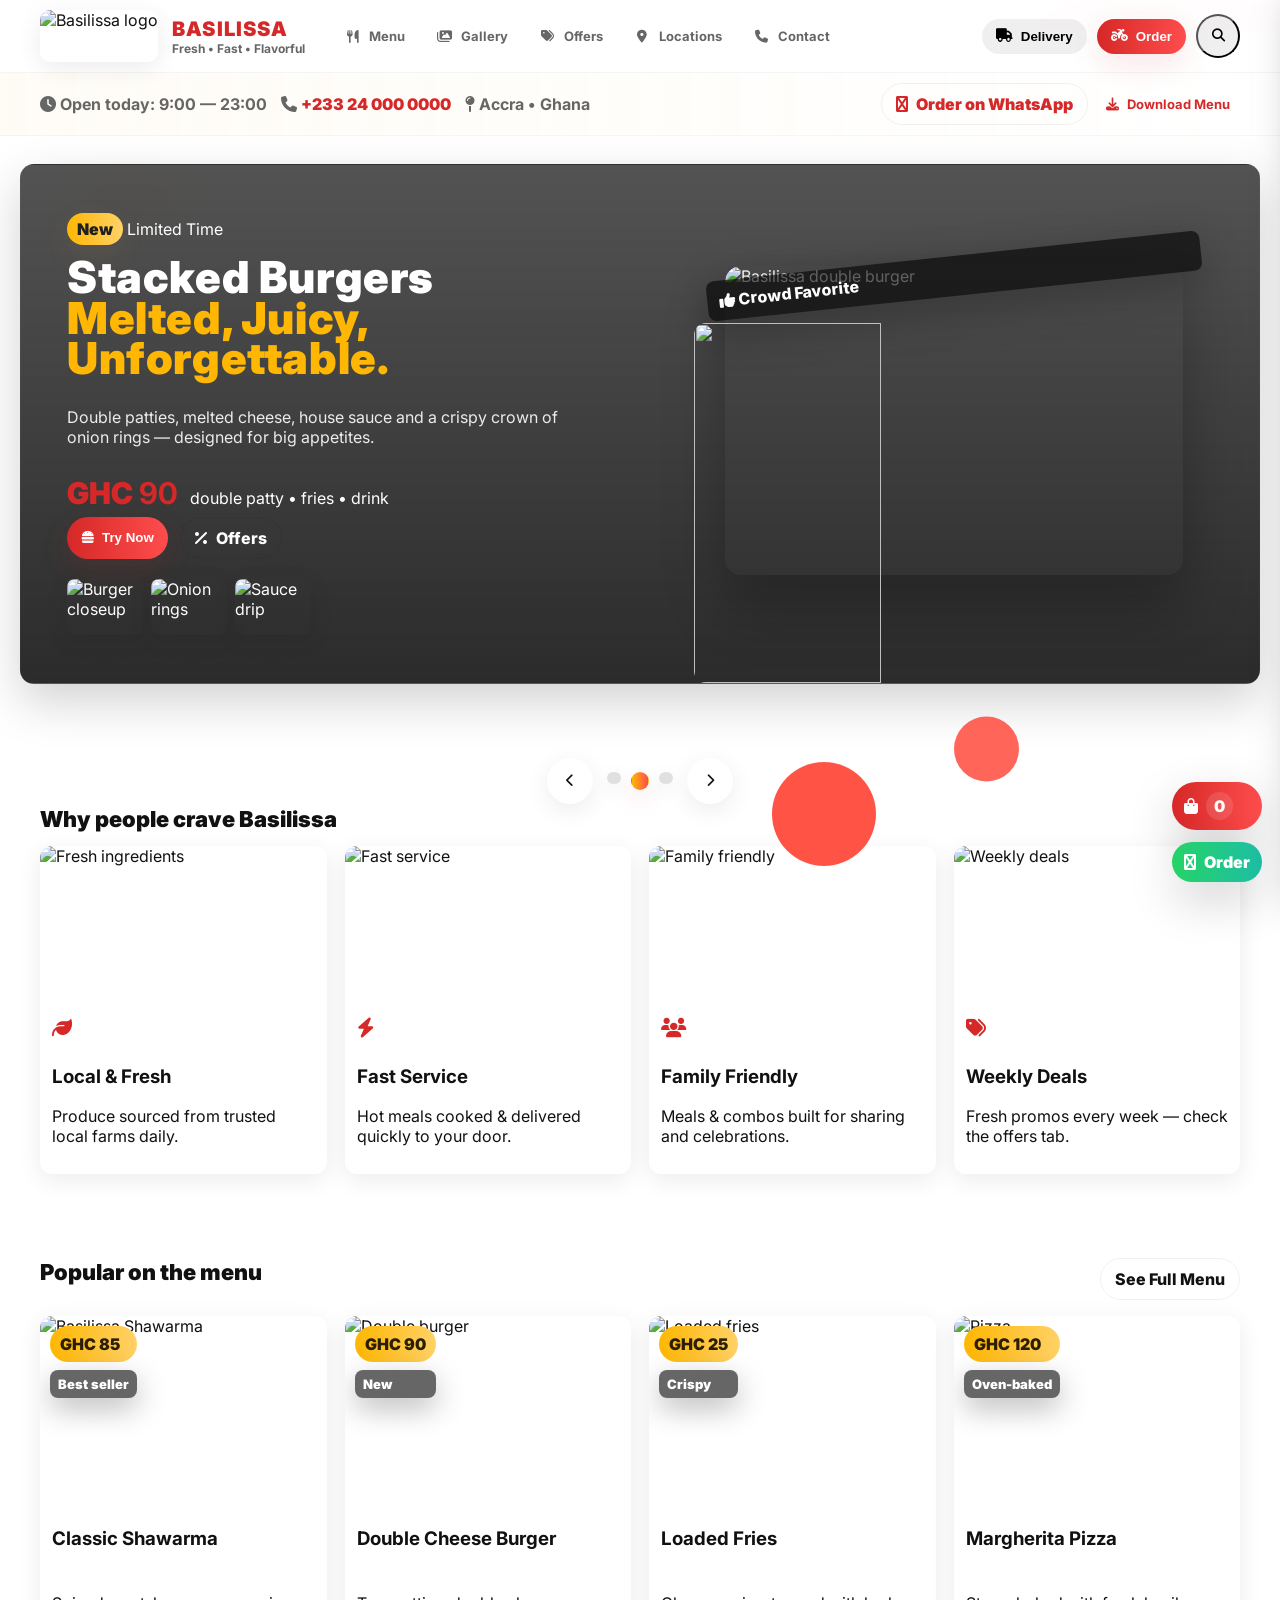
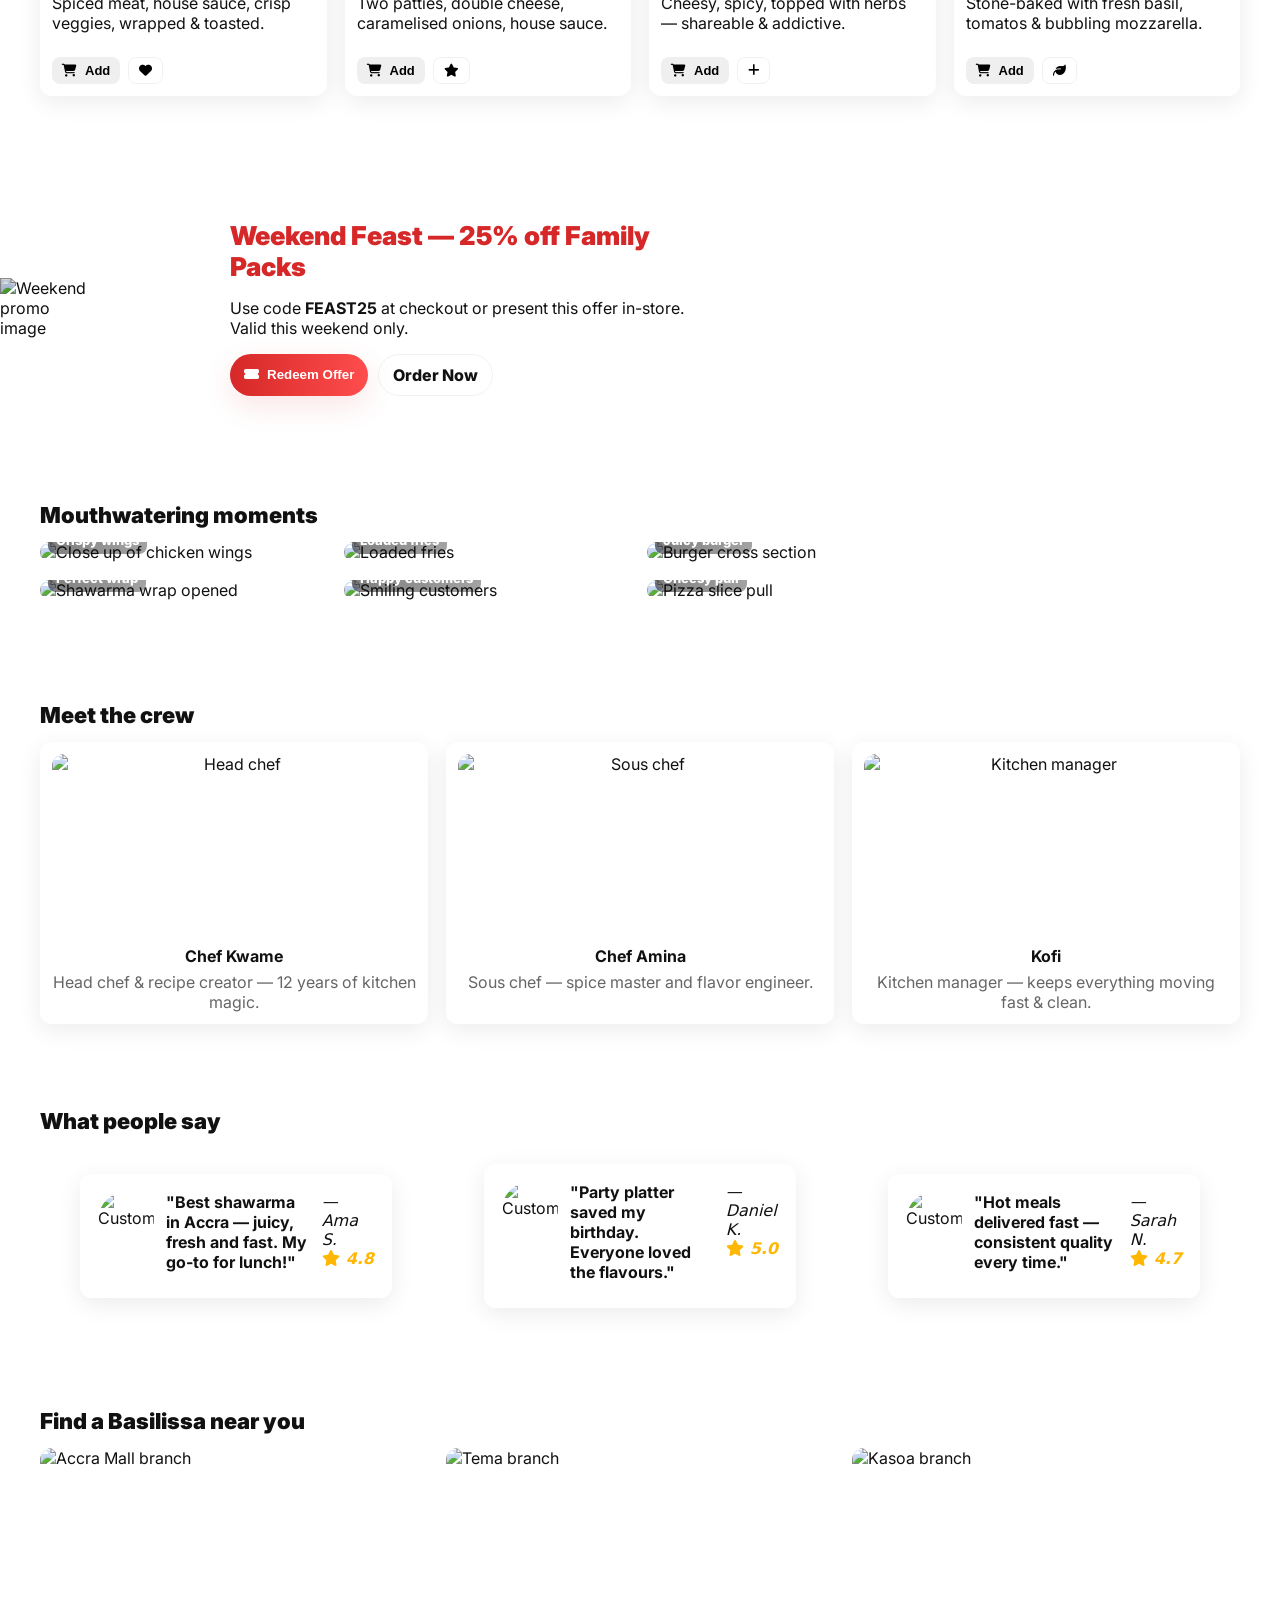
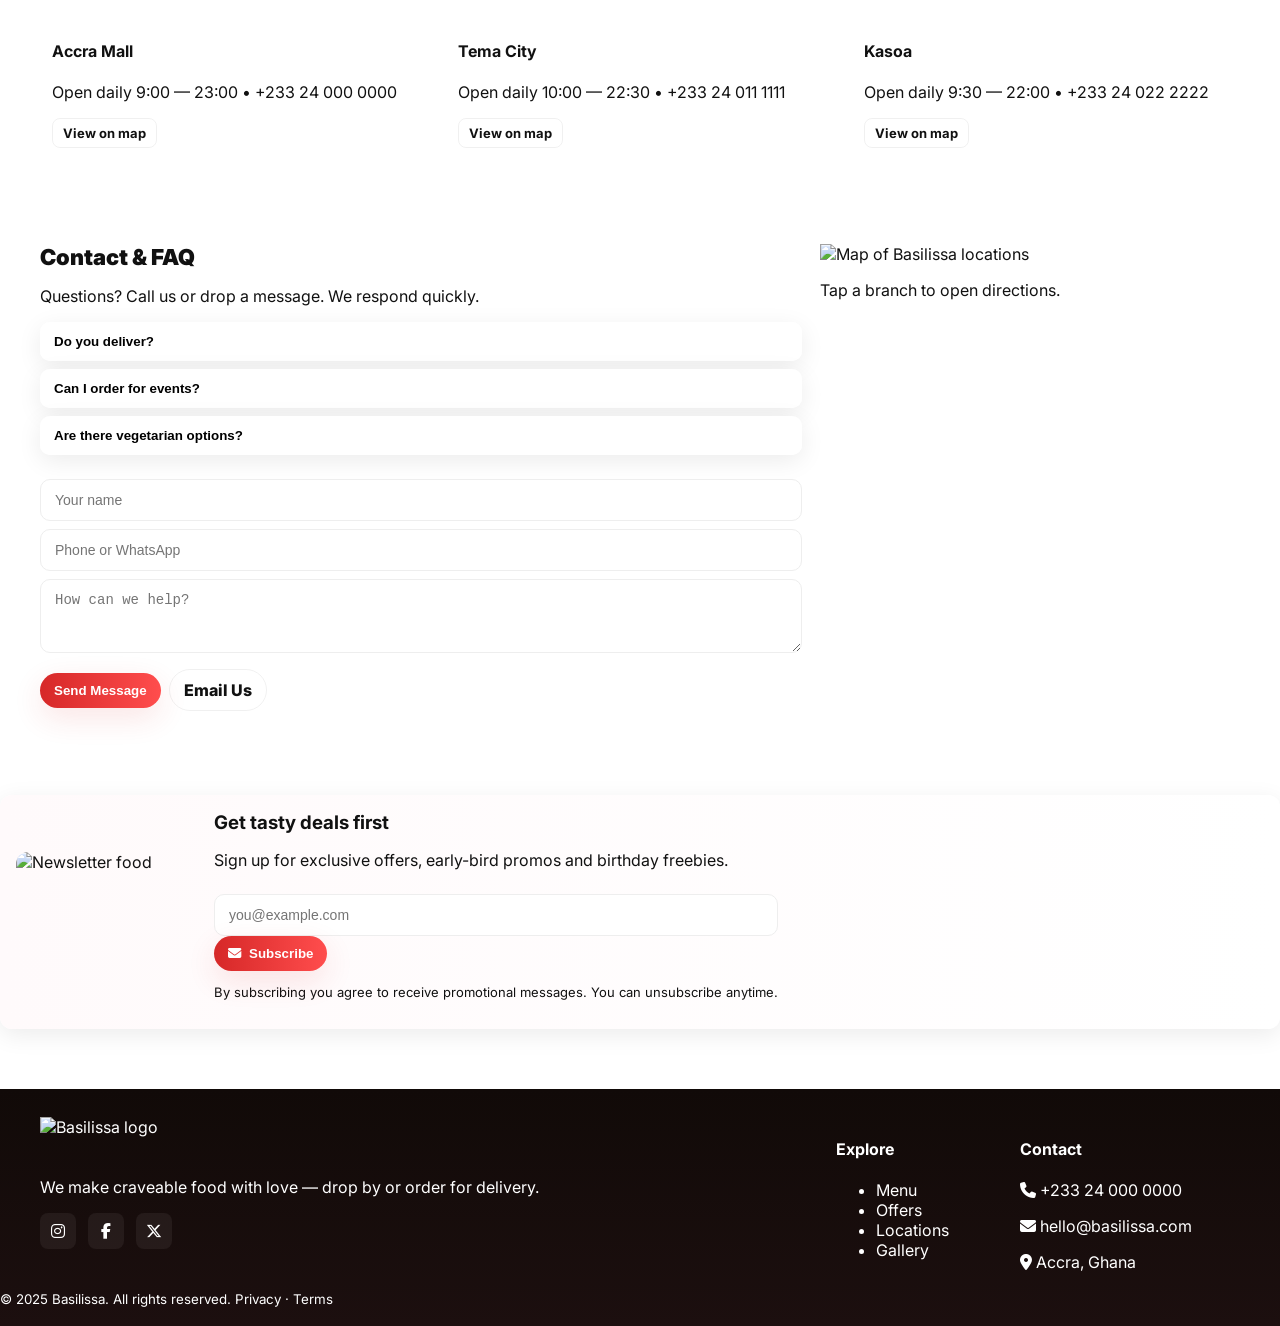
==== commit 60e6e21b: "Update bas.html" ====
--- a/bas.html
+++ b/bas.html
@@ -1,4 +1,4 @@
-  <!doctype html>
+ <!doctype html>
 <html lang="en">
 <head>
   <meta charset="utf-8" />
@@ -17,519 +17,1532 @@
         href="https://cdnjs.cloudflare.com/ajax/libs/font-awesome/6.4.0/css/all.min.css"/>
   <script src='https://kit.fontawesome.com/a076d05399.js' crossorigin='anonymous'></script>
   <style>
-    /* ---------- Reset & base ---------- */
-    * { box-sizing: border-box; }
-    html,body { margin:0; padding:0; height:100%; font-family: "Inter", Arial, sans-serif; -webkit-font-smoothing:antialiased; background:#fafafa; color:#111; }
-    a { color:inherit; text-decoration:none; }
-    :root{
-      --yellow:#ffd400;
-      --black:#0a0a0a;
-      --muted:#f6f6f6;
-      --accent:#ffcc00;
-      --max-w:1200px;
-      --glass: rgba(255,255,255,0.06);
-    }
-
-    /* ---------- header ---------- */
-    header {
-      background:linear-gradient(180deg,#fff,#fff);
-      border-bottom:1px solid rgba(10,10,10,0.03);
-      position:sticky;
-      top:0;
-      z-index:200;
-    }
-    .topbar {
-      max-width:var(--max-w);
-      margin:0 auto;
-      display:flex;
-      align-items:center;
-      gap:20px;
-      padding:16px;
-    }
-    .brand {
-      display:flex;
-      align-items:center;
-      gap:12px;
-    }
-    .brand img { height:46px; width:auto; border-radius:8px; object-fit:contain; box-shadow:0 6px 18px rgba(0,0,0,0.08); }
-    .brand .title { font-weight:900; font-size:20px; color:#222; letter-spacing:1px; }
-    nav { margin-left:18px; display:flex; gap:16px; align-items:center; font-weight:700; color:#444; text-transform:uppercase; font-size:13px; }
-    nav a { padding:8px 10px; border-radius:8px; }
-    nav a:hover { background:rgba(0,0,0,0.03); }
-
-    .right-actions { margin-left:auto; display:flex; align-items:center; gap:12px; }
-    .pill { display:inline-flex; gap:8px; align-items:center; padding:8px 12px; background:linear-gradient(90deg,#fff8e6,#fff2d0); border-radius:999px; border:1px solid rgba(0,0,0,0.03); font-weight:800; color:#b06b00; }
-    .icon-btn { display:inline-flex; gap:8px; align-items:center; background:var(--yellow); padding:9px 14px; border-radius:999px; color:#111; font-weight:800; box-shadow:0 8px 28px rgba(0,0,0,0.12); cursor:pointer; }
-    .small-ico { color:#666; font-size:14px; }
-
-    /* ---------- delivery row ---------- */
-    .delivery-row {
-      max-width:var(--max-w);
-      margin:0 auto;
-      display:flex;
-      gap:12px;
-      align-items:center;
-      padding:10px 16px;
-      color:#555;
-      font-weight:700;
-    }
-    .delivery-row .muted { font-weight:600; color:#777; font-size:13px; }
-
-    /* ---------- hero ---------- */
-    .hero-wrap { background:#0b0b0b; padding:28px 0 60px 0; position:relative; overflow:visible; }
-    .hero { max-width:var(--max-w); margin:0 auto; position:relative; height:540px; border-radius:14px; overflow:visible; }
-
-    .slides { position:relative; height:100%; border-radius:14px; overflow:visible; }
-
-    .slide {
-      position:absolute;
-      inset:0;
-      display:flex;
-      gap:28px;
-      align-items:center;
-      padding:28px;
-      border-radius:14px;
-      transition: transform 0.8s cubic-bezier(.2,.9,.2,1), opacity 0.6s ease;
-      opacity:0;
-      transform: translateY(20px) scale(0.98);
-      pointer-events:none;
-    }
-    .slide.active { opacity:1; transform: translateY(0) scale(1); z-index:3; pointer-events:auto; }
-
-    /* Each slide gets a unique style via .slide--1, --2, --3 */
-    .slide--1 { background:
-      linear-gradient(180deg, rgba(10,10,10,0.75), rgba(10,10,10,0.95)),
-      url('hero-shawarma-large.jpg') right center/52% auto no-repeat;
-      color:#fff;
-    }
-    .slide--2 { background:
-      linear-gradient(180deg, rgba(5,5,5,0.75), rgba(5,5,5,0.9)),
-      url('promo-shawarma.jpg') right center/50% auto no-repeat;
-      color:#fff;
-    }
-    .slide--3 { background:
-      linear-gradient(180deg, rgba(8,8,8,0.72), rgba(8,8,8,0.95)),
-      url('thumb-shawarma.jpg') right center/48% auto no-repeat;
-      color:#fff;
-    }
-
-    /* Left panel content */
-    .announce {
-      width:52%;
-      padding:18px;
-      display:flex;
-      flex-direction:column;
-      gap:14px;
-    }
-    .brandline { display:flex; gap:10px; align-items:center; font-weight:900; color:var(--yellow); }
-    .brandline .bump { background:#111; color:var(--yellow); padding:8px 10px; border-radius:10px; font-weight:900; box-shadow: 0 10px 30px rgba(255,204,0,0.08); }
-    .headline { font-size:56px; margin:0; line-height:0.9; letter-spacing:0.6px; text-transform:uppercase; font-weight:900; color: #fff; text-shadow: 0 10px 30px rgba(0,0,0,0.6); }
-    .sub { font-size:16px; color:rgba(255,255,255,0.86); max-width:520px; }
-
-    .pricebox { display:flex; gap:18px; align-items:baseline; margin-top:6px; }
-    .pricebox .price { font-size:92px; font-weight:900; color:var(--yellow); line-height:0.9; }
-    .pricebox .meta { font-size:14px; color:rgba(255,255,255,0.9); font-weight:800; }
-
-    .cta-row { display:flex; gap:12px; margin-top:18px; align-items:center; }
-    .btn { padding:12px 18px; border-radius:999px; font-weight:900; cursor:pointer; border:0; }
-    .btn.primary { background:var(--yellow); color:#111; box-shadow:0 12px 36px rgba(255,204,0,0.16); }
-    .btn.ghost { background:transparent; border:1px solid rgba(255,255,255,0.12); color:#fff; }
-
-    /* Right panel: floating product card area (the given image is the background but we add layers) */
-    .hero-media { width:48%; position:relative; display:flex; align-items:center; justify-content:center; overflow:visible; }
-    .media-decor {
-      width:520px; height:360px; position:relative; border-radius:12px; overflow:visible;
-      display:flex; align-items:center; justify-content:center;
-      transform: translateX(10px);
-    }
-
-    /* decorative overlays and ornaments */
-    .ribbon { position:absolute; left:12px; top:12px; background:var(--yellow); color:#111; padding:10px 14px; font-weight:900; border-radius:8px; box-shadow:0 12px 40px rgba(0,0,0,0.35); transform: rotate(-6deg); }
-    .sparkles { position:absolute; right:24px; top:20px; display:flex; gap:6px; transform:scale(0.98); }
-    .sparkles i { background:rgba(255,255,255,0.06); padding:10px; border-radius:8px; width:40px; height:40px; display:flex; align-items:center; justify-content:center; font-size:18px; color:var(--yellow); box-shadow:0 10px 30px rgba(0,0,0,0.4); }
-
-    .badge { position:absolute; left:18px; bottom:22px; background:rgba(0,0,0,0.6); color:#fff; padding:10px 14px; border-radius:10px; font-weight:900; display:inline-flex; gap:10px; align-items:center; }
-    .glass-shape { position:absolute; right:8px; bottom:8px; width:180px; height:120px; border-radius:10px; background:linear-gradient(90deg, rgba(255,255,255,0.02), rgba(255,255,255,0.03)); box-shadow: 0 30px 50px rgba(0,0,0,0.6); transform:rotate(-6deg); display:flex; align-items:center; justify-content:center; color:#fff; font-weight:800; }
-
-    /* animated geometric blobs */
-    .blob { position:absolute; border-radius:22px; filter:blur(28px); opacity:0.18; transform-origin:center; }
-    .blob.b1 { width:180px; height:180px; left:-60px; top:-30px; background: linear-gradient(180deg,#ffdf7a,#ffb84d); animation: floaty 6s ease-in-out infinite; }
-    .blob.b2 { width:140px; height:140px; right:40px; top:80px; background: linear-gradient(180deg,#ffecb2,#ffd36b); animation: floaty 5s ease-in-out infinite reverse; }
-    .blob.b3 { width:120px; height:120px; right:120px; bottom:40px; background: linear-gradient(180deg,#fff4cc,#ffd36b); animation: floaty 7s ease-in-out infinite; }
-
-    @keyframes floaty { 0% { transform:translateY(0) scale(1); } 50% { transform:translateY(-10px) scale(1.02); } 100% { transform:translateY(0) scale(1); } }
-
-    /* slide labels (small stacked boxes) */
-    .stacked-label { display:flex; gap:8px; align-items:center; margin-top:6px; }
-    .label-pill { background:rgba(255,255,255,0.06); color:#fff; padding:8px 10px; border-radius:8px; font-weight:800; display:inline-flex; gap:8px; align-items:center; }
-
-    /* slide-specific embellishments */
-    .slide--1 .headline { color:#fff; }
-    .slide--2 .headline { color:#fff; text-shadow: 0 6px 18px rgba(0,0,0,0.6); }
-    .slide--3 .headline { color:#fff; }
-
-    /* dots & arrows */
-    .controls { position:absolute; left:50%; transform:translateX(-50%); bottom:-36px; display:flex; gap:12px; align-items:center; z-index:80; }
-    .dots { display:flex; gap:10px; }
-    .dot { width:12px; height:12px; border-radius:50%; background:rgba(255,255,255,0.18); box-shadow:0 8px 20px rgba(0,0,0,0.28); cursor:pointer; }
-    .dot.active { background:var(--yellow); width:16px; height:16px; box-shadow:0 14px 40px rgba(255,204,0,0.18); }
-    .arrow { width:44px;height:44px;border-radius:50%;display:flex;align-items:center;justify-content:center;background:rgba(255,255,255,0.06); color:#fff; cursor:pointer; border:1px solid rgba(255,255,255,0.06); }
-
-    /* ---------- section below hero (cards with icons) ---------- */
-    .section { max-width:var(--max-w); margin:40px auto; padding:0 18px; }
-    .section h2 { font-size:22px; font-weight:900; letter-spacing:0.6px; margin-bottom:12px; }
-    .cards { display:grid; grid-template-columns: repeat(4, 1fr); gap:18px; }
-    .card { background:#fff; border-radius:12px; padding:16px; box-shadow:0 8px 28px rgba(12,12,12,0.06); display:flex; gap:12px; align-items:center; }
-    .card i { font-size:28px; color:var(--yellow); width:60px; text-align:center; }
-    .card .meta { font-weight:800; color:#222; }
-    .card .desc { color:#666; font-size:13px; margin-top:6px; }
-
-    /* responsiveness */
-    @media (max-width: 1100px) {
-      .announce { width:55%; }
-      .media-decor { width:420px; height:300px; }
-    }
-    @media (max-width: 860px) {
-      .hero { height:720px; }
-      .slide { flex-direction:column-reverse; padding:18px; gap:14px; }
-      .announce, .hero-media { width:100%; }
-      .cards { grid-template-columns: repeat(2,1fr); }
-    }
-    @media (max-width: 520px) {
-      nav { display:none; }
-      .brand .title { display:none; }
-      .pricebox .price { font-size:48px; }
-      .headline { font-size:36px; }
-      .cards { grid-template-columns: 1fr; }
-    }
-
-    /* subtle entrance animations on slide children */
-    .announce .brandline, .announce .headline, .announce .sub, .pricebox, .cta-row, .badge, .ribbon, .glass-shape {
-      transform-origin:left center;
-      opacity:0;
-      transform: translateX(-14px);
-      transition: all 650ms cubic-bezier(.2,.9,.2,1);
-    }
-    .slide.active .announce .brandline { opacity:1; transform:translateX(0); transition-delay:120ms; }
-    .slide.active .announce .headline { opacity:1; transform:translateX(0); transition-delay:220ms; }
-    .slide.active .announce .sub { opacity:1; transform:translateX(0); transition-delay:340ms; }
-    .slide.active .pricebox { opacity:1; transform:translateX(0); transition-delay:420ms; }
-    .slide.active .cta-row { opacity:1; transform:translateX(0); transition-delay:520ms; }
-    .slide.active .badge, .slide.active .ribbon, .slide.active .glass-shape { opacity:1; transform:translateX(0); transition-delay:650ms; }
-
-    /* small decorative animated arrows on right image area */
-    .chev { position:absolute; right:12px; top:50%; transform:translateY(-50%); display:flex; flex-direction:column; gap:8px; z-index:8; }
-    .chev i { background:rgba(255,255,255,0.05); padding:8px; border-radius:999px; color:var(--yellow); width:42px; height:42px; display:flex; align-items:center; justify-content:center; box-shadow:0 12px 30px rgba(0,0,0,0.45); animation: pulse 1.8s infinite; }
-    .chev i:nth-child(2){ animation-delay:0.2s; }
-    .chev i:nth-child(3){ animation-delay:0.4s; }
-    @keyframes pulse { 0%{ transform:scale(1);}50%{transform:scale(1.06);}100%{transform:scale(1);} }
-
-  </style>
+
+:root{
+  --primary-red: #d62828;
+  --primary-red-2: #ff4d4d;
+  --accent-yellow: #ffd166;
+  --accent-gold: #ffb703;
+  --muted: #f6f5f3;
+  --card: #ffffff;
+  --glass: rgba(255,255,255,0.06);
+  --text: #111111;
+  --muted-text: #666;
+  --max-w: 1240px;
+  --radius-lg: 14px;
+  --radius-sm: 8px;
+  --shadow-1: 0 6px 24px rgba(9,9,10,0.08);
+  --shadow-2: 0 18px 48px rgba(0,0,0,0.18);
+  --glass-2: rgba(255,255,255,0.04);
+  --easing: cubic-bezier(.16,.84,.25,1);
+}
+
+/* ---------- Base / Reset ---------- */
+*{box-sizing:border-box}
+html,body{height:100%;margin:0;font-family:Inter, "Montserrat", system-ui, -apple-system, "Segoe UI", Roboto, "Helvetica Neue", Arial; color:var(--text); background:linear-gradient(180deg,#fff,#fff); -webkit-font-smoothing:antialiased; -moz-osx-font-smoothing:grayscale;}
+a{color:inherit;text-decoration:none}
+img{max-width:100%;display:block}
+
+/* Focus style only for keyboard (accessibility) */
+.user-is-tabbing button:focus, .user-is-tabbing a:focus, .user-is-tabbing input:focus, .user-is-tabbing textarea:focus {
+  outline:3px solid rgba(255,100,80,0.18);
+  outline-offset:3px;
+  border-radius:8px;
+}
+
+/* ---------- Page container ---------- */
+.container, .section-inner, .header-inner, .top-info-inner {
+  max-width: var(--max-w);
+  margin: 0 auto;
+  padding: 0 20px;
+}
+
+/* ---------- Header ---------- */
+.site-header{
+  position: sticky; top: 0; z-index: 999;
+  background: linear-gradient(180deg, rgba(255,255,255,0.98), rgba(255,255,255,0.95));
+  border-bottom: 1px solid rgba(0,0,0,0.04);
+  backdrop-filter: blur(6px);
+}
+.header-inner{
+  display:flex; align-items:center; gap:16px; height:72px;
+}
+.brand{display:flex; gap:14px; align-items:center}
+.logo-wrap img{height:52px; width:auto; border-radius:10px; box-shadow:var(--shadow-1)}
+.brand-title{font-weight:900; letter-spacing:1.2px; margin:0; font-size:20px; color:var(--primary-red)}
+.brand-sub{margin:0;font-size:12px;color:var(--muted-text);font-weight:700}
+
+/* Nav */
+.main-nav{margin-left:12px; display:flex; gap:10px; align-items:center; font-weight:700; font-size:13px}
+.main-nav a{display:inline-flex; gap:8px; align-items:center; padding:8px 10px; border-radius:10px; color:var(--muted-text)}
+.main-nav a i{width:18px; text-align:center}
+.main-nav a:hover{background:rgba(0,0,0,0.04); color:var(--text)}
+
+/* Header actions */
+.header-actions{margin-left:auto; display:flex; gap:10px; align-items:center}
+.btn{display:inline-flex; align-items:center; gap:8px; padding:10px 14px; border-radius:999px; cursor:pointer; border:0; font-weight:800}
+.btn.small{padding:6px 10px; font-weight:700; border-radius:8px}
+.btn.ghost{background:transparent; border:1px solid rgba(0,0,0,0.06)}
+.btn.primary{background:linear-gradient(90deg,var(--primary-red),var(--primary-red-2)); color:#fff; box-shadow: 0 10px 30px rgba(214,40,40,0.12); transform: translateZ(0)}
+.circle{width:44px;height:44px;border-radius:999px;display:inline-flex;align-items:center;justify-content:center}
+
+/* small header decor */
+.header-decor .decor-pepper{position:absolute;right:24px;top:8px;opacity:0.12; width:80px}
+.header-decor .decor-swoosh{position:absolute;right:0;top:0;width:240px;opacity:0.18; transform:translateY(-18px)}
+
+/* ---------- Top info row ---------- */
+.top-info{background:linear-gradient(90deg, rgba(255,250,240,0.6), rgba(255,255,255,0.5)); border-bottom:1px solid rgba(0,0,0,0.03)}
+.top-info-inner{display:flex;align-items:center;gap:14px;padding:10px 20px;font-weight:700;color:var(--muted-text)}
+.top-info a{font-weight:900;color:var(--primary-red)}
+.top-cta{margin-left:auto; display:flex; gap:8px; align-items:center}
+
+/* ---------- HERO / CAROUSEL ---------- */
+.hero-carousel{position:relative;padding:28px 0 80px 0; background: radial-gradient(800px 400px at 10% 10%, rgba(255,180,60,0.06), transparent 12%); overflow:visible}
+.carousel-inner{max-width:var(--max-w); margin:0 auto; height:520px; position:relative}
+
+/* slide base */
+.carousel-slide{position:absolute; inset:0; display:flex; gap:28px; align-items:center; padding:28px; border-radius:var(--radius-lg); overflow:visible; transform: translateY(20px) scale(.99); opacity:0; pointer-events:none; transition: all 560ms var(--easing); box-shadow:var(--shadow-2)}
+.carousel-slide.is-active{opacity:1; transform:none; pointer-events:auto; z-index:5}
+
+/* slide backgrounds — distinct look */
+.carousel-slide.slide--shawarma{
+  background:
+    linear-gradient(180deg, rgba(33,13,0,0.36), rgba(5,5,5,0.56)),
+    url("images/hero-shawarma-large.jpg") right 8% center/54% auto no-repeat;
+  color:#fff;
+  border: 1px solid rgba(255,80,60,0.06);
+  box-shadow: 0 30px 70px rgba(210,80,60,0.12);
+  transform-origin:center left;
+}
+.carousel-slide.slide--burger{
+  background:
+    linear-gradient(180deg, rgba(10,10,10,0.7), rgba(6,6,6,0.85)),
+    url("images/hero-burger-large.jpg") right top/46% auto no-repeat;
+  color:#fff;
+  border: 1px solid rgba(255,200,80,0.03);
+}
+.carousel-slide.slide--feast{
+  background:
+    linear-gradient(135deg, rgba(255,240,220,0.08), rgba(255,240,230,0.02)),
+    url("images/hero-feast-large.jpg") right center/52% auto no-repeat;
+  color:var(--text);
+  border: 1px solid rgba(0,0,0,0.03);
+}
+
+/* left & right panels */
+.hero-left{width:52%; padding:18px; display:flex; flex-direction:column; gap:12px}
+.hero-right{width:48%; display:flex; align-items:center; justify-content:center; position:relative}
+
+/* hero text */
+.eyebrow .badge-pill{background:linear-gradient(90deg,var(--accent-gold),var(--accent-yellow)); color:#202020; padding:6px 10px; border-radius:999px; font-weight:900; display:inline-flex; gap:8px; align-items:center; box-shadow:0 10px 30px rgba(255,180,60,0.08)}
+.hero-title{font-size:44px; line-height:0.92; margin:0; letter-spacing:0.6px; font-weight:900; text-transform:capitalize}
+.hero-title .accent{color:var(--accent-gold); font-weight:900}
+.hero-copy{color:rgba(255,255,255,0.9); max-width:520px}
+.carousel-slide.slide--feast .hero-copy{color:var(--muted-text)}
+.price-block{display:flex; gap:12px; align-items:baseline}
+.price-block .price{font-size:30px;font-weight:900;color:var(--primary-red)}
+.ctas{display:flex; gap:12px; margin-top:6px}
+
+/* hero features */
+.feature-list{display:flex; gap:12px; margin-top:12px; padding:0; list-style:none}
+.feature-list li{display:flex; gap:8px; align-items:center; font-weight:800; color:var(--muted-text); padding:6px 10px; background:rgba(255,255,255,0.04); border-radius:10px}
+
+/* small-gallery in burger slide */
+.small-gallery{display:flex; gap:8px; margin-top:8px}
+.small-gallery img{width:76px;height:56px; object-fit:cover;border-radius:8px; box-shadow:var(--shadow-1)}
+
+/* ---------- Image Collage (layers + animations) ---------- */
+.image-collage{position:relative;width:520px;height:360px;border-radius:12px;display:block;overflow:visible; transform:translateZ(0)}
+.image-collage img{position:absolute; left:0; top:0; width:auto; height:100%; object-fit:cover; border-radius:12px; transition: transform 420ms var(--easing), filter 420ms var(--easing)}
+.image-collage .collage-main{position:relative; width:88%; left:6%; top:6%; height:86%; object-fit:cover; box-shadow: 0 30px 60px rgba(0,0,0,0.28); border-radius:16px}
+.image-collage img.layer-fries{width:40%; right:10%; top:42%; transform-origin:center; z-index:6}
+.image-collage img.layer-garnish{width:26%; right:6%; top:12%; z-index:8}
+.image-collage img.layer-drip{width:60%; right:2%; top:22%; z-index:7}
+.image-collage .steam{width:88%; left:6%; top:-6%; opacity:0.9; z-index:9; filter: blur(6px)}
+.floating-badges{position:absolute; left:10px; top:8px; display:flex; gap:8px; flex-direction:column; z-index:12}
+.badge{display:inline-flex; gap:8px; align-items:center; padding:8px 10px; border-radius:12px; font-weight:900; background:rgba(0,0,0,0.48); color:#fff; box-shadow:0 10px 30px rgba(0,0,0,0.28)}
+.badge.best{background:linear-gradient(90deg,#ffd166,#ffb703); color:#2b1f00}
+.badge.hot{background:linear-gradient(90deg,#ff6b4a,#ff3b2f); color:#fff}
+.badge.fresh{background:linear-gradient(90deg,#8cd790,#56c27b); color:#fff}
+
+/* micro pop class triggered by JS */
+.js-anim-pop{animation: pop-scale .72s cubic-bezier(.2,.9,.2,1)}
+@keyframes pop-scale { 0%{transform:scale(.86) translateY(10px); opacity:0} 60%{transform:scale(1.03) translateY(-6px); opacity:1} 100%{transform:scale(1) translateY(0)} }
+
+/* tiny badge shimmer */
+.badge::after{content:''; position:absolute; left:-40%; top:0; right:-40%; bottom:0; background:linear-gradient(90deg, rgba(255,255,255,0.06), rgba(255,255,255,0.14) 40%, rgba(255,255,255,0.06)); transform:skewX(-20deg) translateX(-120%); pointer-events:none; transition:transform 900ms ease}
+.carousel-slide.is-active .badge::after{transform:skewX(-20deg) translateX(160%)}
+
+/* ribbons & topper */
+.ribbon{position:absolute; left:12px; top:12px; background:var(--accent-gold); color:#222; padding:10px 14px; font-weight:900; border-radius:10px; box-shadow:0 12px 40px rgba(0,0,0,0.26); transform:rotate(-6deg)}
+.topper{position:absolute; right:12px; top:12px; background:rgba(0,0,0,0.62); color:#fff; padding:10px 12px; border-radius:8px; font-weight:800}
+
+/* garnish SVGs */
+.garnish-sparkles{position:absolute; right:4%; top:6%; width:76px; z-index:11; opacity:0.95}
+
+/* chev decoration */
+.chev{position:absolute; right:8px; top:50%; transform:translateY(-50%); display:flex; flex-direction:column; gap:8px; z-index:12}
+.chev i{background:rgba(255,255,255,0.04); padding:8px; border-radius:999px; color:var(--accent-gold); width:42px; height:42px; display:flex; align-items:center; justify-content:center; box-shadow:0 12px 30px rgba(0,0,0,0.35); animation: pulse 1.8s infinite}
+@keyframes pulse{0%{transform:scale(1)}50%{transform:scale(1.06)}100%{transform:scale(1)}}
+
+/* ---------- Controls (dots / arrows) ---------- */
+.carousel-controls{position:absolute; left:50%; transform:translateX(-50%); bottom:-40px; display:flex; align-items:center; gap:14px; z-index:40}
+.control{width:46px;height:46px;border-radius:999px;background:linear-gradient(180deg, rgba(255,255,255,0.04), rgba(255,255,255,0.02)); border:1px solid rgba(255,255,255,0.06); display:flex; align-items:center; justify-content:center; color:var(--text); box-shadow:var(--shadow-1)}
+.control:hover{transform:translateY(-2px)}
+.dots{display:flex; gap:10px}
+.dot{width:12px;height:12px;border-radius:999px;background:rgba(0,0,0,0.12); box-shadow:0 6px 20px rgba(0,0,0,0.12); border:1px solid rgba(255,255,255,0.02)}
+.dot.active{width:18px;height:18px;background:linear-gradient(90deg,var(--accent-gold),var(--primary-red-2)); box-shadow:0 10px 24px rgba(214,40,40,0.14)}
+
+/* ---------- Highlights / cards ---------- */
+.section { padding: 42px 0; }
+.section h2{font-size:22px;margin:0 0 14px 0;font-weight:900}
+.highlights-grid{display:grid; grid-template-columns: repeat(4, 1fr); gap:18px}
+.highlight-card{background:var(--card); border-radius:12px; overflow:hidden; box-shadow:var(--shadow-1); transition:transform 280ms var(--easing); cursor:pointer}
+.highlight-card:hover{transform:translateY(-6px)}
+.highlight-card img{width:100%; height:160px; object-fit:cover; display:block}
+.highlight-card .card-body{padding:12px}
+.highlight-card i{font-size:20px;color:var(--primary-red); margin-bottom:8px}
+
+/* ---------- Menu grid ---------- */
+.menu-highlights .section-head{display:flex;align-items:center;justify-content:space-between;gap:12px}
+.menu-grid{display:grid; grid-template-columns: repeat(4, 1fr); gap:18px; margin-top:16px}
+.menu-item{background:var(--card); border-radius:12px; overflow:visible; box-shadow:var(--shadow-1); display:flex; flex-direction:column; transition: transform 300ms var(--easing)}
+.menu-item:hover{transform:translateY(-6px)}
+.item-media{position:relative; height:180px; overflow:hidden; border-top-left-radius:12px; border-top-right-radius:12px}
+.item-media img{width:100%;height:100%;object-fit:cover;transition:transform 420ms var(--easing)}
+.menu-item:hover .item-media img{transform:scale(1.06)}
+.item-overlay{position:absolute; left:10px; top:10px; display:flex; gap:8px; flex-direction:column; z-index:6}
+.price-badge{background:linear-gradient(90deg,var(--accent-gold),var(--accent-yellow)); padding:8px 10px; border-radius:999px; font-weight:900; color:#2b1f00}
+.item-overlay .badge.small{padding:6px 8px; border-radius:8px; background:rgba(0,0,0,0.6); color:#fff}
+.item-body{padding:12px; display:flex; flex-direction:column; gap:8px}
+.item-actions{display:flex; gap:8px; margin-top:auto; align-items:center}
+.item-actions .btn.small{padding:6px 10px; font-weight:800; border-radius:8px}
+
+/* ---------- Promo banner ---------- */
+.promo-banner{position:relative; border-radius:12px; overflow:hidden; margin-top:18px; display:flex; align-items:center; justify-content:center}
+.promo-inner{position:relative; width:100%; height:220px; display:flex; align-items:center; justify-content:flex-start; gap:20px}
+.promo-inner img{width:50%; height:100%; object-fit:cover; filter:brightness(.86)}
+.promo-copy{padding:20px; max-width:520px}
+.promo-copy h2{font-size:26px;color:var(--primary-red)}
+.promo-actions{display:flex; gap:10px; margin-top:8px}
+
+/* ---------- Masonry gallery ---------- */
+.gallery .masonry-grid{column-count:4; column-gap:14px; margin-top:12px}
+.masonry-item{display:inline-block; width:100%; margin:0 0 14px; position:relative; overflow:hidden; border-radius:12px}
+.masonry-item img{width:100%; display:block; transition: transform 420ms var(--easing)}
+.masonry-item:hover img{transform:scale(1.06)}
+.masonry-item .caption{position:absolute; left:8px; bottom:8px; padding:6px 8px; background:linear-gradient(90deg, rgba(0,0,0,0.5), rgba(0,0,0,0.36)); color:#fff; border-radius:8px; font-weight:800; font-size:13px}
+
+/* ---------- Team ---------- */
+.team-grid{display:grid; grid-template-columns: repeat(3, 1fr); gap:18px}
+.team-member{background:var(--card); padding:12px; border-radius:12px; text-align:center; box-shadow:var(--shadow-1)}
+.team-member img{width:100%;height:180px;object-fit:cover;border-radius:12px;margin-bottom:12px}
+.member-info h4{margin:0;font-size:16px}
+.member-info p{margin:6px 0 0 0;color:var(--muted-text)}
+
+/* ---------- Testimonials ---------- */
+.testimonials-slider{display:flex; gap:12px; align-items:center; margin-top:12px}
+.testimonial{background:linear-gradient(180deg,#fff,#fff); border-radius:12px; padding:18px; width:320px; box-shadow:var(--shadow-1); display:flex; gap:12px; align-items:flex-start}
+.testimonial-avatar{width:56px;height:56px;border-radius:999px;object-fit:cover}
+.testimonial .quote{font-weight:700;margin:0 0 8px 0}
+.rating{display:inline-flex; gap:6px; align-items:center; color:var(--accent-gold); font-weight:900}
+
+/* ---------- Locations ---------- */
+.locations-grid{display:grid; grid-template-columns: repeat(3,1fr); gap:18px}
+.location-card img{height:160px; object-fit:cover; border-radius:12px}
+.loc-body{padding:12px}
+
+/* ---------- Contact / FAQ ---------- */
+.contact .split{display:grid; grid-template-columns: 1fr 420px; gap:18px; align-items:start}
+.contact-form input, .contact-form textarea, .newsletter-form input{
+  width:100%; padding:12px 14px; border-radius:10px; border:1px solid #eee; margin-top:8px; font-size:14px
+}
+.contact-form .form-actions{display:flex; gap:8px; margin-top:12px; align-items:center}
+.faq-list{margin-top:10px; padding:0}
+.faq-item{background:linear-gradient(180deg,#fff,#fff); margin-bottom:8px; border-radius:10px; overflow:hidden; box-shadow:var(--shadow-1)}
+.faq-q{width:100%; text-align:left; padding:12px 14px; font-weight:900; border:0; background:transparent; cursor:pointer}
+.faq-a{padding:10px 14px; color:var(--muted-text); border-top:1px solid #f0f0f0}
+
+/* ---------- Newsletter ---------- */
+.newsletter-inner{display:flex; gap:18px; align-items:center; background:linear-gradient(90deg,#fffafb, #fff); padding:16px; border-radius:12px; box-shadow:var(--shadow-1)}
+.newsletter-img{width:180px;height:120px;object-fit:cover;border-radius:12px}
+.newsletter-copy h3{margin:0;margin-bottom:6px}
+
+/* ---------- Floating CTAs ---------- */
+.floating-ctas{position:fixed; right:18px; bottom:18px; display:flex; flex-direction:column; gap:12px; z-index:9999}
+.floating-btn{display:inline-flex; align-items:center; gap:8px; padding:10px 12px; border-radius:999px; box-shadow:var(--shadow-2); background:linear-gradient(90deg,var(--primary-red),var(--primary-red-2)); color:#fff; font-weight:900}
+.floating-btn.wa-fab{background:linear-gradient(90deg,#25D366,#1ebea5)}
+.floating-btn .count{background:rgba(255,255,255,0.12); padding:4px 8px; border-radius:999px; font-weight:900}
+
+/* ---------- Lightbox (bs-lightbox) ---------- */
+.bs-lightbox{position:fixed; inset:0; display:flex; align-items:center; justify-content:center; background:rgba(0,0,0,0.88); z-index:10000}
+.bs-lb-inner{position:relative; max-width:1100px; width:92%; padding:18px; display:flex; gap:12px; align-items:center}
+.bs-lb-img{max-width:100%; max-height:78vh; border-radius:12px; box-shadow: 0 30px 80px rgba(0,0,0,0.6)}
+.bs-lb-close, .bs-lb-prev, .bs-lb-next{position:relative; z-index:10101; background:rgba(255,255,255,0.06); border-radius:999px; width:44px; height:44px; display:inline-flex; align-items:center; justify-content:center; border:0; color:#fff}
+
+/* ---------- Cart Drawer (override / polish) ---------- */
+.bs-cart-drawer{position:fixed;right:0;top:0;height:100%;width:420px;max-width:96vw;background:linear-gradient(180deg,#fff,#fff);box-shadow:-28px 0 60px rgba(0,0,0,0.22);transform:translateX(110%);transition:transform 380ms var(--easing);z-index:10001;border-left:1px solid rgba(0,0,0,0.04)}
+.bs-cart-drawer[aria-hidden="false"]{transform:translateX(0)}
+.bs-cart-head{display:flex;align-items:center;justify-content:space-between;padding:18px;border-bottom:1px solid #f0f0f0}
+.bs-cart-body{padding:12px; overflow:auto}
+.bs-cart-list li{display:flex;gap:10px;padding:10px 6px;border-bottom:1px dashed #f4f4f4;align-items:center}
+.bs-cart-item-qty{font-weight:900;padding:0 6px}
+.bs-cart-foot{padding:12px;border-top:1px solid #f0f0f0;display:flex;align-items:center;justify-content:space-between}
+
+/* cart buttons */
+.bs-cart-actions .btn{padding:8px 12px; border-radius:10px}
+
+/* ---------- small interactions ---------- */
+.btn.primary:active, .control:active{transform:translateY(2px)}
+.menu-item .item-actions .btn.added{transform:scale(.98); box-shadow:0 6px 18px rgba(0,0,0,0.10); opacity:0.92}
+
+/* ---------- Footer ---------- */
+.site-footer{background:linear-gradient(180deg,#110a08,#1c0f0f); color:#fff; padding:28px 0 18px; margin-top:18px}
+.footer-inner{max-width:var(--max-w); margin:0 auto; padding:0 20px; display:flex; gap:24px; align-items:flex-start}
+.footer-about{flex:1}
+.footer-links{min-width:160px}
+.footer-contact{min-width:220px}
+.logo-footer{height:44px}
+.socials a{display:inline-flex; align-items:center; justify-content:center; width:36px; height:36px; border-radius:8px; background:rgba(255,255,255,0.06); color:#fff; margin-right:8px}
+
+/* ---------- Responsive ---------- */
+@media (max-width:1100px){
+  .menu-grid{grid-template-columns: repeat(3, 1fr)}
+  .highlights-grid{grid-template-columns: repeat(2,1fr)}
+  .team-grid{grid-template-columns: repeat(2,1fr)}
+  .carousel-inner{height:640px}
+  .carousel-slide{padding:18px}
+}
+@media (max-width:860px){
+  .header-inner{height:64px}
+  .main-nav{display:none}
+  .carousel-inner{height:auto}
+  .carousel-slide{position:relative; display:block; padding:18px; transform:none; opacity:1}
+  .carousel-slide .hero-left, .carousel-slide .hero-right{width:100%}
+  .carousel-slide .hero-right{margin-top:12px}
+  .menu-grid{grid-template-columns: repeat(2, 1fr)}
+  .masonry-grid{column-count:2}
+  .locations-grid{grid-template-columns: repeat(2,1fr)}
+  .contact .split{grid-template-columns: 1fr}
+}
+@media (max-width:520px){
+  .menu-grid{grid-template-columns: 1fr}
+  .highlights-grid{grid-template-columns: 1fr}
+  .masonry-grid{column-count:1}
+  .carousel-controls{display:none}
+  .hero-title{font-size:28px}
+  .floating-ctas{right:10px; bottom:10px}
+}
+
+/* ---------- Extra subtle animated flourishes ---------- */
+@keyframes floaty { 0%{ transform: translateY(0px) } 50%{ transform: translateY(-8px) } 100%{ transform: translateY(0px) } }
+@keyframes slideInLeft { 0%{ opacity:0; transform:translateX(-18px) } 100%{ opacity:1; transform:none } }
+@keyframes shimmer { 0%{ background-position: -200% 0 } 100%{ background-position: 200% 0 } }
+.section h2{animation: slideInLeft .6s var(--easing) both}
+
+/* ---------- small helpers ---------- */
+.visually-hidden{position:absolute !important; height:1px; width:1px; overflow:hidden; clip:rect(1px,1px,1px,1px); white-space:nowrap}
+.small{font-size:13px}
+
+/* End stylesheet */
+</style>
+
 </head>
-<body>
-
-  <!-- HEADER -->
-  <header role="banner" aria-label="Site header">
-    <div class="topbar">
-      <div class="brand" aria-hidden="false">
-        <!-- Replace 'logo.png' with your own Basilissa logo path. -->
-        <img src="logo.png" alt="Basilissa logo" id="logo-img">
-        <div>
-          <div class="title">BASILISSA</div>
-          <div class="small-ico" style="font-weight:700;">Fresh • Fast • Flavorful</div>
+<body class="theme-red">
+
+  <!-- ===== HEADER (image logo, nav, CTAs) ===== -->
+  <header class="site-header" role="banner" aria-label="Basilissa header">
+    <div class="header-inner">
+      <div class="brand">
+        <picture class="logo-wrap" aria-hidden="false">
+          <source srcset="images/logo@2x.png 2x, images/logo.png 1x" />
+          <img src="images/logo.png" alt="Basilissa logo" id="logo-img">
+        </picture>
+
+        <div class="brand-text">
+          <h1 class="brand-title">BASILISSA</h1>
+          <p class="brand-sub">Fresh • Fast • Flavorful</p>
         </div>
       </div>
 
-      <nav aria-label="Main navigation">
-        <a href="#"><i class="fa fa-utensils"></i> Menu</a>
-        <a href="#"><i class="fa fa-map-marker-alt"></i> Locations</a>
-        <a href="#"><i class="fa fa-tags"></i> Offers</a>
-        <a href="#"><i class="fa fa-phone"></i> Contact</a>
+      <nav class="main-nav" aria-label="Main navigation">
+        <a href="#menu"><i class="fa fa-utensils"></i><span>Menu</span></a>
+        <a href="#gallery"><i class="fa fa-images"></i><span>Gallery</span></a>
+        <a href="#offers"><i class="fa fa-tags"></i><span>Offers</span></a>
+        <a href="#locations"><i class="fa fa-map-marker-alt"></i><span>Locations</span></a>
+        <a href="#contact"><i class="fa fa-phone"></i><span>Contact</span></a>
       </nav>
 
-      <div class="right-actions">
-        <div class="pill"><i class="fa fa-truck"></i> Delivery</div>
-        <button class="icon-btn" aria-label="Order now"><i class="fa fa-motorcycle"></i> Order</button>
-      </div>
+      <div class="header-actions">
+        <button class="btn pill delivery-btn" aria-label="Delivery options"><i class="fa fa-truck"></i> Delivery</button>
+        <button class="btn primary order-btn" aria-label="Order now"><i class="fa fa-motorcycle"></i> Order</button>
+        <button class="icon circle search-toggle" aria-label="Search"><i class="fa fa-search"></i></button>
+      </div>
+    </div>
+
+    <!-- subtle header imagery (can be positioned by CSS) -->
+    <div class="header-decor">
+      <img src="images/pepper-icon.png" alt="" class="decor-pepper" aria-hidden="true">
+      <svg class="decor-swoosh" viewBox="0 0 200 40" aria-hidden="true">
+        <path d="M0 30 Q40 0 200 20 L200 40 L0 40 Z" fill="rgba(255,0,0,0.06)"></path>
+      </svg>
     </div>
   </header>
 
-  <!-- DELIVERY ROW -->
-  <div class="delivery-row" role="region" aria-label="Delivery info">
-    <div class="muted"><i class="fa fa-clock"></i> Open now • 9am — 11pm</div>
-    <div class="muted"><i class="fa fa-phone"></i> +233 24 000 0000</div>
-    <div style="margin-left:auto; font-weight:800; color:#222;"><i class="fa fa-map-pin"></i> Accra • Ghana</div>
+  <!-- ===== DELIVERY / CONTACT ROW ===== -->
+  <div class="top-info" role="region" aria-label="Opening times and contact">
+    <div class="top-info-inner">
+      <div class="open-now"><i class="fa fa-clock"></i> Open today: <strong>9:00 — 23:00</strong></div>
+      <div class="phone"><i class="fa fa-phone"></i> <a href="tel:+233240000000">+233 24 000 0000</a></div>
+      <div class="location"><i class="fa fa-map-pin"></i> Accra • Ghana</div>
+      <div class="top-cta">
+        <a class="btn ghost order-whatsapp" href="https://wa.me/233240000000?text=I'd%20like%20to%20order%20from%20Basilissa" aria-label="Order on WhatsApp">
+          <i class="fa fa-whatsapp"></i> Order on WhatsApp
+        </a>
+        <a class="btn small download-menu" href="menu.pdf" aria-label="Download menu"><i class="fa fa-download"></i> Download Menu</a>
+      </div>
+    </div>
   </div>
 
-  <!-- HERO / SLIDESHOW -->
-  <section class="hero-wrap" aria-label="Promotions">
-    <div class="hero" role="region" aria-roledescription="carousel" aria-label="Hero slideshow">
-
-      <div class="slides" id="slides">
-
-        <!-- Slide 1: uses image 1 -->
-        <article class="slide slide--1 active" data-index="0" role="group" aria-roledescription="slide" aria-label="Happy Meal slide">
-          <div class="announce" aria-hidden="false">
-            <div class="brandline">
-              <div class="bump">B</div>
-              <div>Basilissa Specials <i class="fa fa-star" style="margin-left:8px;color:#fff;"></i></div>
-            </div>
-
-            <h2 class="headline">HAPPY<br>MEAL</h2>
-            <div class="sub">8pcs B-special wings, fries and a chilled drink — juicy wings glazed and sprinkled for crunch. Perfect for sharing.</div>
-
-            <div class="pricebox" aria-hidden="true">
-              <div class="price">69</div>
-              <div class="meta">GHC <br><span style="font-size:12px; opacity:0.9;">8pcs wings • fries • 1 coke</span></div>
-            </div>
-
-            <div class="stacked-label">
-              <div class="label-pill"><i class="fa fa-bolt"></i> Hot & Fresh</div>
-              <div class="label-pill"><i class="fa fa-shield-alt"></i> Hygienic Prep</div>
-            </div>
-
-            <div class="cta-row">
-              <button class="btn primary"><i class="fa fa-shopping-cart"></i> Order Now</button>
-              <button class="btn ghost"><i class="fa fa-info-circle"></i> View Details</button>
-            </div>
+  <!-- ===== HERO / SLIDESHOW (lots of layered images & ornaments) ===== -->
+  <main id="main" role="main">
+    <section id="hero" class="hero-carousel" role="region" aria-roledescription="carousel" aria-label="Promotional hero">
+      <div class="carousel-inner" data-carousel="true">
+
+        <!-- SLIDE A (Shawarma collage) -->
+        <article class="carousel-slide slide--shawarma is-active" data-slide="0" role="group" aria-roledescription="slide" aria-label="Shawarma special">
+          <div class="hero-left">
+            <div class="eyebrow"><span class="badge-pill">Chef's Special</span></div>
+            <h2 class="hero-title">Wraps so good<br><span class="accent">they'll steal the show.</span></h2>
+            <p class="hero-copy">Hand-sliced meat, warm flatbread, crisp fries — the Basilissa shawarma is stacked with flavor and finished with our secret zesty sauce.</p>
+
+            <div class="hero-meta">
+              <div class="price-block">
+                <span class="price">GHC <strong>85</strong></span>
+                <span class="meta-small">shawarma • fries • drink</span>
+              </div>
+
+              <div class="ctas">
+                <button class="btn primary big" aria-label="Order shawarma"><i class="fa fa-shopping-cart"></i> Order Now</button>
+                <a href="#menu" class="btn ghost" aria-label="View menu"><i class="fa fa-list"></i> View Menu</a>
+              </div>
+            </div>
+
+            <ul class="feature-list">
+              <li><i class="fa fa-star"></i> Hand-wrapped & grilled</li>
+              <li><i class="fa fa-seedling"></i> Fresh local ingredients</li>
+              <li><i class="fa fa-bolt"></i> Ready in 10–12 mins</li>
+            </ul>
           </div>
 
-          <div class="hero-media" aria-hidden="true">
-            <div class="media-decor" role="img" aria-label="Happy Meal image">
-              <div class="blob b1"></div>
-              <div class="blob b2"></div>
-
-              <div class="ribbon"><i class="fa fa-fire"></i> Best Seller</div>
-              <div class="sparkles" aria-hidden="true">
-                <i class="fa fa-star"></i><i class="fa fa-star"></i><i class="fa fa-star"></i>
-              </div>
-
-              <div class="badge"><i class="fa fa-tags"></i> Limited Offer</div>
-              <div class="glass-shape"><i class="fa fa-heart"></i> Loved by Many</div>
-
-              <div class="chev" aria-hidden="true">
-                <i class="fa fa-chevron-right"></i>
-                <i class="fa fa-chevron-right"></i>
-                <i class="fa fa-chevron-right"></i>
+          <div class="hero-right">
+            <!-- layered image collage for strong appetite effect -->
+            <div class="image-collage" aria-hidden="true" data-animate="float">
+              <img src="images/hero-shawarma-main.jpg" alt="Basilissa Shawarma on plate" class="collage-main" loading="lazy">
+              <img src="images/hero-shawarma-side-fries.png" alt="Fries" class="collage-layer layer-fries" loading="lazy">
+              <img src="images/hero-shawarma-garnish.png" alt="Garnish" class="collage-layer layer-garnish" loading="lazy">
+              <img src="images/steam.png" alt="" class="collage-overlay steam" aria-hidden="true" loading="lazy">
+              <!-- SVG garnish flourish -->
+              <svg class="garnish-sparkles" viewBox="0 0 100 100" aria-hidden="true">
+                <circle cx="10" cy="20" r="3" fill="rgba(255,204,0,0.95)"></circle>
+                <circle cx="30" cy="12" r="2" fill="rgba(255,204,0,0.75)"></circle>
+                <path d="M60 30 q15-8 30 0" stroke="rgba(255,80,60,0.9)" stroke-width="2" fill="none"></path>
+              </svg>
+
+              <div class="floating-badges">
+                <span class="badge hot"><i class="fa fa-fire"></i> HOT</span>
+                <span class="badge best"><i class="fa fa-award"></i> TOP RATED</span>
+                <span class="badge fresh"><i class="fa fa-leaf"></i> FRESH</span>
               </div>
             </div>
           </div>
         </article>
 
-        <!-- Slide 2: uses image 2 -->
-        <article class="slide slide--2" data-index="1" role="group" aria-roledescription="slide" aria-label="Shawarma meal slide">
-          <div class="announce">
-            <div class="brandline">
-              <div class="bump">B</div>
-              <div>Street Food Vibes <i class="fa fa-pepper-hot" style="margin-left:8px;color:#fff;"></i></div>
-            </div>
-
-            <h2 class="headline">HAPPY<br>SHAWARMA<br>MEAL</h2>
-            <div class="sub">One packed shawarma, crisp fries and a cool coke — wrapped & grilled to perfection. Spice options available.</div>
-
-            <div class="pricebox">
-              <div class="price">85</div>
-              <div class="meta">GHC <br><span style="font-size:12px; opacity:0.9;">1 shawarma • fries • 1 coke</span></div>
-            </div>
-
-            <div class="stacked-label">
-              <div class="label-pill"><i class="fa fa-utensils"></i> Hand Wrapped</div>
-              <div class="label-pill"><i class="fa fa-wifi"></i> Order Online</div>
-            </div>
-
-            <div class="cta-row">
-              <button class="btn primary"><i class="fa fa-bolt"></i> Hot & Fast</button>
-              <button class="btn ghost"><i class="fa fa-map-marker-alt"></i> Find Branch</button>
+        <!-- SLIDE B (Burger fiesta) -->
+        <article class="carousel-slide slide--burger" data-slide="1" role="group" aria-roledescription="slide" aria-label="Burger feast">
+          <div class="hero-left">
+            <div class="eyebrow"><span class="badge-pill red">New</span> <span class="mini">Limited Time</span></div>
+            <h2 class="hero-title">Stacked Burgers<br><span class="accent">Melted, juicy, unforgettable.</span></h2>
+            <p class="hero-copy">Double patties, melted cheese, house sauce and a crispy crown of onion rings — designed for big appetites.</p>
+
+            <div class="hero-meta">
+              <div class="price-block">
+                <span class="price">GHC <strong>90</strong></span>
+                <span class="meta-small">double patty • fries • drink</span>
+              </div>
+
+              <div class="ctas">
+                <button class="btn primary big" aria-label="Order burger"><i class="fa fa-hamburger"></i> Try Now</button>
+                <a class="btn ghost" href="#offers" aria-label="View offers"><i class="fa fa-percent"></i> Offers</a>
+              </div>
+            </div>
+
+            <div class="small-gallery">
+              <img src="images/burger-side1.jpg" alt="Burger closeup" loading="lazy">
+              <img src="images/onion-rings.jpg" alt="Onion rings" loading="lazy">
+              <img src="images/burger-sauce.jpg" alt="Sauce drip" loading="lazy">
             </div>
           </div>
 
-          <div class="hero-media" aria-hidden="true">
-            <div class="media-decor">
-              <div class="blob b2"></div>
-              <div class="ribbon" style="left:auto; right:14px; transform:rotate(6deg);"><i class="fa fa-bell"></i> New Pack</div>
-              <div class="badge"><i class="fa fa-check-circle"></i> 100% Fresh</div>
-              <div class="glass-shape" style="right:8px; left:auto; transform:rotate(6deg);"><i class="fa fa-star"></i> Top Rated</div>
-
-              <div style="position:absolute; left:18px; bottom:8px; display:flex; gap:10px;">
-                <div class="label-pill"><i class="fa fa-lemon"></i> Zesty Sauce</div>
-                <div class="label-pill"><i class="fa fa-bread-slice"></i> Fresh Wrap</div>
-              </div>
-
-              <div class="chev" aria-hidden="true" style="right:0;">
-                <i class="fa fa-chevron-right"></i>
-                <i class="fa fa-chevron-right"></i>
-                <i class="fa fa-chevron-right"></i>
-              </div>
+          <div class="hero-right">
+            <div class="image-collage" data-animate="pop">
+              <img src="images/hero-burger-main.jpg" alt="Basilissa double burger" class="collage-main" loading="lazy">
+              <img src="images/burger-cheese-drip.png" alt="" class="collage-layer layer-drip" loading="lazy">
+              <div class="ribbon topper"><i class="fa fa-thumbs-up"></i> Crowd Favorite</div>
+              <svg class="sauce-splat" viewBox="0 0 80 80" aria-hidden="true">
+                <circle cx="20" cy="40" r="8" fill="rgba(255,75,60,0.95)"></circle>
+                <circle cx="45" cy="30" r="5" fill="rgba(255,75,60,0.85)"></circle>
+              </svg>
             </div>
           </div>
         </article>
 
-        <!-- Slide 3: uses image 3 -->
-        <article class="slide slide--3" data-index="2" role="group" aria-roledescription="slide" aria-label="Burger meal slide">
-          <div class="announce">
-            <div class="brandline">
-              <div class="bump">B</div>
-              <div>Stacked Goodness <i class="fa fa-hamburger" style="margin-left:8px;color:#fff;"></i></div>
-            </div>
-
-            <h2 class="headline">HAPPY<br>BURGER<br>MEAL</h2>
-            <div class="sub">A double patty, melty cheese, crisp lettuce, fries and a chilled Coke. Built for serious appetite satisfaction.</div>
-
-            <div class="pricebox">
-              <div class="price">90</div>
-              <div class="meta">GHC <br><span style="font-size:12px; opacity:0.9;">1 beef burger • fries • 1 coke</span></div>
-            </div>
-
-            <div class="stacked-label">
-              <div class="label-pill"><i class="fa fa-cheese"></i> Extra Cheese</div>
-              <div class="label-pill"><i class="fa fa-people-arrows"></i> Shareable</div>
-            </div>
-
-            <div class="cta-row">
-              <button class="btn primary"><i class="fa fa-star"></i> Try Now</button>
-              <button class="btn ghost"><i class="fa fa-phone"></i> Call & Collect</button>
+        <!-- SLIDE C (Family Feast / Combo plate) -->
+        <article class="carousel-slide slide--feast" data-slide="2" role="group" aria-roledescription="slide" aria-label="Family feast">
+          <div class="hero-left">
+            <div class="eyebrow"><span class="badge-pill gold">Family Pack</span></div>
+            <h2 class="hero-title">Bring Everyone<br><span class="accent">Big plates, bigger smiles.</span></h2>
+            <p class="hero-copy">Shared platters with wings, shawarma slices, fries, rice and dips — perfect for parties and movie nights.</p>
+
+            <div class="hero-meta">
+              <div class="price-block">
+                <span class="price">GHC <strong>260</strong></span>
+                <span class="meta-small">feeds 4–6</span>
+              </div>
+
+              <div class="ctas">
+                <button class="btn primary big" aria-label="Order family pack"><i class="fa fa-utensils"></i> Order Family Pack</button>
+                <a class="btn ghost" href="#catering" aria-label="Catering">Catering</a>
+              </div>
+            </div>
+
+            <div class="feature-row">
+              <div class="feature">
+                <img src="images/wing-icon.png" alt="" aria-hidden="true" loading="lazy">
+                <div>8pcs wings</div>
+              </div>
+              <div class="feature">
+                <img src="images/rice-icon.png" alt="" aria-hidden="true" loading="lazy">
+                <div>Big rice pan</div>
+              </div>
+              <div class="feature">
+                <img src="images/dip-icon.png" alt="" aria-hidden="true" loading="lazy">
+                <div>3 dips</div>
+              </div>
             </div>
           </div>
 
-          <div class="hero-media" aria-hidden="true">
-            <div class="media-decor">
-              <div class="blob b3"></div>
-              <div class="ribbon" style="left:12px; top:12px; transform:rotate(-4deg);"><i class="fa fa-award"></i> Chef's Pick</div>
-              <div class="badge" style="left:auto; right:22px;"><i class="fa fa-fire"></i> Hot</div>
-              <div class="glass-shape" style="left:20px; bottom:18px;"><i class="fa fa-thumbs-up"></i> Crowd Favorite</div>
-
-              <div class="chev" aria-hidden="true">
-                <i class="fa fa-chevron-right"></i>
-                <i class="fa fa-chevron-right"></i>
-                <i class="fa fa-chevron-right"></i>
-              </div>
+          <div class="hero-right">
+            <div class="image-collage collage-grid" data-animate="stagger">
+              <img src="images/feast-main.jpg" alt="Family feast" class="collage-main" loading="lazy">
+              <img src="images/feast-side-salad.jpg" alt="Salad" class="collage-layer layer-salad" loading="lazy">
+              <img src="images/feast-dips.jpg" alt="Dips" class="collage-layer layer-dips" loading="lazy">
+              <div class="badge ribbon-left"><i class="fa fa-gift"></i> Party Pack</div>
             </div>
           </div>
         </article>
 
-      </div> <!-- slides -->
-
-      <!-- controls (dots & arrows) -->
-      <div class="controls" aria-hidden="false">
-        <div class="arrow" id="prev" title="Previous" aria-label="Previous slide"><i class="fa fa-chevron-left"></i></div>
-        <div class="dots" id="dots" role="tablist" aria-label="Slide navigation">
-          <div class="dot active" data-dot="0" role="tab" aria-selected="true" aria-controls="slide-0"></div>
-          <div class="dot" data-dot="1" role="tab" aria-selected="false" aria-controls="slide-1"></div>
-          <div class="dot" data-dot="2" role="tab" aria-selected="false" aria-controls="slide-2"></div>
+      </div> <!-- /.carousel-inner -->
+
+      <!-- carousel controls (no JS here) -->
+      <div class="carousel-controls" aria-hidden="false">
+        <button class="control prev" aria-label="Previous slide"><i class="fa fa-chevron-left"></i></button>
+        <div class="dots" role="tablist" aria-label="Slide navigation">
+          <button class="dot active" role="tab" aria-selected="true" aria-controls="slide-0"></button>
+          <button class="dot" role="tab" aria-selected="false" aria-controls="slide-1"></button>
+          <button class="dot" role="tab" aria-selected="false" aria-controls="slide-2"></button>
         </div>
-        <div class="arrow" id="next" title="Next" aria-label="Next slide"><i class="fa fa-chevron-right"></i></div>
-      </div>
-
+        <button class="control next" aria-label="Next slide"><i class="fa fa-chevron-right"></i></button>
+      </div>
+    </section>
+
+    <!-- ===== HIGHLIGHTS / QUICK FEATURES (images+icons) ===== -->
+    <section id="highlights" class="section highlights" aria-labelledby="highlights-title">
+      <div class="section-inner">
+        <h2 id="highlights-title">Why people crave Basilissa</h2>
+        <div class="highlights-grid">
+          <article class="highlight-card">
+            <img src="images/highlight-fresh.jpg" alt="Fresh ingredients" loading="lazy">
+            <div class="card-body">
+              <i class="fa fa-leaf"></i>
+              <h3>Local & Fresh</h3>
+              <p>Produce sourced from trusted local farms daily.</p>
+            </div>
+          </article>
+
+          <article class="highlight-card">
+            <img src="images/highlight-speed.jpg" alt="Fast service" loading="lazy">
+            <div class="card-body">
+              <i class="fa fa-bolt"></i>
+              <h3>Fast Service</h3>
+              <p>Hot meals cooked & delivered quickly to your door.</p>
+            </div>
+          </article>
+
+          <article class="highlight-card">
+            <img src="images/highlight-family.jpg" alt="Family friendly" loading="lazy">
+            <div class="card-body">
+              <i class="fa fa-users"></i>
+              <h3>Family Friendly</h3>
+              <p>Meals & combos built for sharing and celebrations.</p>
+            </div>
+          </article>
+
+          <article class="highlight-card">
+            <img src="images/highlight-deals.jpg" alt="Weekly deals" loading="lazy">
+            <div class="card-body">
+              <i class="fa fa-tags"></i>
+              <h3>Weekly Deals</h3>
+              <p>Fresh promos every week — check the offers tab.</p>
+            </div>
+          </article>
+        </div>
+      </div>
+    </section>
+
+    <!-- ===== MENU HIGHLIGHTS (grid of dishes; each card has image overlays & badges) ===== -->
+    <section id="menu" class="section menu-highlights" aria-labelledby="menu-title">
+      <div class="section-inner">
+        <div class="section-head">
+          <h2 id="menu-title">Popular on the menu</h2>
+          <a class="btn ghost" href="/full-menu.html">See Full Menu</a>
+        </div>
+
+        <div class="menu-grid">
+          <!-- Repeat for many items -->
+          <article class="menu-item" data-item="shawarma">
+            <div class="item-media">
+              <img src="images/menu-shawarma.jpg" alt="Basilissa Shawarma" loading="lazy">
+              <div class="item-overlay">
+                <span class="price-badge">GHC 85</span>
+                <span class="badge small red">Best seller</span>
+              </div>
+            </div>
+            <div class="item-body">
+              <h3>Classic Shawarma</h3>
+              <p>Spiced meat, house sauce, crisp veggies, wrapped & toasted.</p>
+              <div class="item-actions">
+                <button class="btn small"><i class="fa fa-shopping-cart"></i> Add</button>
+                <button class="btn ghost small"><i class="fa fa-heart"></i></button>
+              </div>
+            </div>
+          </article>
+
+          <article class="menu-item" data-item="burger">
+            <div class="item-media">
+              <img src="images/menu-burger.jpg" alt="Double burger" loading="lazy">
+              <div class="item-overlay">
+                <span class="price-badge">GHC 90</span>
+                <span class="badge small">New</span>
+              </div>
+            </div>
+            <div class="item-body">
+              <h3>Double Cheese Burger</h3>
+              <p>Two patties, double cheese, caramelised onions, house sauce.</p>
+              <div class="item-actions">
+                <button class="btn small"><i class="fa fa-shopping-cart"></i> Add</button>
+                <button class="btn ghost small"><i class="fa fa-star"></i></button>
+              </div>
+            </div>
+          </article>
+
+          <article class="menu-item" data-item="fries">
+            <div class="item-media">
+              <img src="images/menu-fries.jpg" alt="Loaded fries" loading="lazy">
+              <div class="item-overlay">
+                <span class="price-badge">GHC 25</span>
+                <span class="badge small">Crispy</span>
+              </div>
+            </div>
+            <div class="item-body">
+              <h3>Loaded Fries</h3>
+              <p>Cheesy, spicy, topped with herbs — shareable & addictive.</p>
+              <div class="item-actions">
+                <button class="btn small"><i class="fa fa-shopping-cart"></i> Add</button>
+                <button class="btn ghost small"><i class="fa fa-plus"></i></button>
+              </div>
+            </div>
+          </article>
+
+          <article class="menu-item" data-item="pizza">
+            <div class="item-media">
+              <img src="images/menu-pizza.jpg" alt="Pizza" loading="lazy">
+              <div class="item-overlay">
+                <span class="price-badge">GHC 120</span>
+                <span class="badge small gold">Oven-baked</span>
+              </div>
+            </div>
+            <div class="item-body">
+              <h3>Margherita Pizza</h3>
+              <p>Stone-baked with fresh basil, tomatos & bubbling mozzarella.</p>
+              <div class="item-actions">
+                <button class="btn small"><i class="fa fa-shopping-cart"></i> Add</button>
+                <button class="btn ghost small"><i class="fa fa-leaf"></i></button>
+              </div>
+            </div>
+          </article>
+
+          <!-- add more items as needed -->
+        </div>
+      </div>
+    </section>
+
+    <!-- ===== PROMO / OFFERS BANNER (big image background) ===== -->
+    <section id="offers" class="section promo-banner" aria-labelledby="offers-title">
+      <div class="promo-inner" role="region">
+        <picture>
+          <source srcset="images/promo-large.jpg" media="(min-width:900px)">
+          <img src="images/promo-sm.jpg" alt="Weekend promo image" loading="lazy">
+        </picture>
+        <div class="promo-copy">
+          <h2 id="offers-title">Weekend Feast — 25% off Family Packs</h2>
+          <p>Use code <strong>FEAST25</strong> at checkout or present this offer in-store. Valid this weekend only.</p>
+          <div class="promo-actions">
+            <button class="btn primary"><i class="fa fa-ticket-alt"></i> Redeem Offer</button>
+            <a class="btn ghost" href="#menu">Order Now</a>
+          </div>
+        </div>
+      </div>
+    </section>
+
+    <!-- ===== GALLERY (masonry, each image clickable) ===== -->
+    <section id="gallery" class="section gallery" aria-labelledby="gallery-title">
+      <div class="section-inner">
+        <h2 id="gallery-title">Mouthwatering moments</h2>
+        <div class="masonry-grid">
+          <a href="images/gallery/1.jpg" class="masonry-item" data-lightbox="basilissa" aria-label="Gallery image 1">
+            <img src="images/gallery/thumb-1.jpg" alt="Close up of chicken wings" loading="lazy">
+            <span class="caption">Crispy wings</span>
+          </a>
+          <a href="images/gallery/2.jpg" class="masonry-item" data-lightbox="basilissa" aria-label="Gallery image 2">
+            <img src="images/gallery/thumb-2.jpg" alt="Shawarma wrap opened" loading="lazy">
+            <span class="caption">Perfect wrap</span>
+          </a>
+          <a href="images/gallery/3.jpg" class="masonry-item" data-lightbox="basilissa" aria-label="Gallery image 3">
+            <img src="images/gallery/thumb-3.jpg" alt="Loaded fries" loading="lazy">
+            <span class="caption">Loaded fries</span>
+          </a>
+          <a href="images/gallery/4.jpg" class="masonry-item" data-lightbox="basilissa" aria-label="Gallery image 4">
+            <img src="images/gallery/thumb-4.jpg" alt="Smiling customers" loading="lazy">
+            <span class="caption">Happy customers</span>
+          </a>
+          <a href="images/gallery/5.jpg" class="masonry-item" data-lightbox="basilissa" aria-label="Gallery image 5">
+            <img src="images/gallery/thumb-5.jpg" alt="Burger cross section" loading="lazy">
+            <span class="caption">Juicy burger</span>
+          </a>
+          <a href="images/gallery/6.jpg" class="masonry-item" data-lightbox="basilissa" aria-label="Gallery image 6">
+            <img src="images/gallery/thumb-6.jpg" alt="Pizza slice pull" loading="lazy">
+            <span class="caption">Cheesy pull</span>
+          </a>
+        </div>
+      </div>
+    </section>
+
+    <!-- ===== CHEFS / TEAM (images + short bios) ===== -->
+    <section id="team" class="section team" aria-labelledby="team-title">
+      <div class="section-inner">
+        <h2 id="team-title">Meet the crew</h2>
+        <div class="team-grid">
+          <article class="team-member">
+            <img src="images/chef-1.jpg" alt="Head chef" loading="lazy">
+            <div class="member-info">
+              <h4>Chef Kwame</h4>
+              <p>Head chef & recipe creator — 12 years of kitchen magic.</p>
+            </div>
+          </article>
+
+          <article class="team-member">
+            <img src="images/chef-2.jpg" alt="Sous chef" loading="lazy">
+            <div class="member-info">
+              <h4>Chef Amina</h4>
+              <p>Sous chef — spice master and flavor engineer.</p>
+            </div>
+          </article>
+
+          <article class="team-member">
+            <img src="images/chef-3.jpg" alt="Kitchen manager" loading="lazy">
+            <div class="member-info">
+              <h4>Kofi</h4>
+              <p>Kitchen manager — keeps everything moving fast & clean.</p>
+            </div>
+          </article>
+        </div>
+      </div>
+    </section>
+
+    <!-- ===== TESTIMONIALS (image + star rating) ===== -->
+    <section id="testimonials" class="section testimonials" aria-labelledby="testimonials-title">
+      <div class="section-inner">
+        <h2 id="testimonials-title">What people say</h2>
+
+        <div class="testimonials-slider" role="list">
+          <blockquote class="testimonial" role="listitem">
+            <img src="images/customer-1.jpg" alt="Customer" loading="lazy" class="testimonial-avatar">
+            <p class="quote">"Best shawarma in Accra — juicy, fresh and fast. My go-to for lunch!"</p>
+            <cite>— Ama S. <span class="rating"><i class="fa fa-star"></i> <strong>4.8</strong></span></cite>
+          </blockquote>
+
+          <blockquote class="testimonial" role="listitem">
+            <img src="images/customer-2.jpg" alt="Customer" loading="lazy" class="testimonial-avatar">
+            <p class="quote">"Party platter saved my birthday. Everyone loved the flavours."</p>
+            <cite>— Daniel K. <span class="rating"><i class="fa fa-star"></i> <strong>5.0</strong></span></cite>
+          </blockquote>
+
+          <blockquote class="testimonial" role="listitem">
+            <img src="images/customer-3.jpg" alt="Customer" loading="lazy" class="testimonial-avatar">
+            <p class="quote">"Hot meals delivered fast — consistent quality every time."</p>
+            <cite>— Sarah N. <span class="rating"><i class="fa fa-star"></i> <strong>4.7</strong></span></cite>
+          </blockquote>
+        </div>
+      </div>
+    </section>
+
+    <!-- ===== BRANCHES / LOCATIONS (each with image & map placeholder) ===== -->
+    <section id="locations" class="section locations" aria-labelledby="locations-title">
+      <div class="section-inner">
+        <h2 id="locations-title">Find a Basilissa near you</h2>
+        <div class="locations-grid">
+          <article class="location-card">
+            <img src="images/location-accra.jpg" alt="Accra Mall branch" loading="lazy">
+            <div class="loc-body">
+              <h4>Accra Mall</h4>
+              <p>Open daily 9:00 — 23:00 • <a href="tel:+233240000000">+233 24 000 0000</a></p>
+              <a class="btn ghost small" href="https://maps.google.com" target="_blank" rel="noopener">View on map</a>
+            </div>
+          </article>
+
+          <article class="location-card">
+            <img src="images/location-tema.jpg" alt="Tema branch" loading="lazy">
+            <div class="loc-body">
+              <h4>Tema City</h4>
+              <p>Open daily 10:00 — 22:30 • <a href="tel:+233240111111">+233 24 011 1111</a></p>
+              <a class="btn ghost small" href="https://maps.google.com" target="_blank" rel="noopener">View on map</a>
+            </div>
+          </article>
+
+          <article class="location-card">
+            <img src="images/location-kasoa.jpg" alt="Kasoa branch" loading="lazy">
+            <div class="loc-body">
+              <h4>Kasoa</h4>
+              <p>Open daily 9:30 — 22:00 • <a href="tel:+233240222222">+233 24 022 2222</a></p>
+              <a class="btn ghost small" href="https://maps.google.com" target="_blank" rel="noopener">View on map</a>
+            </div>
+          </article>
+        </div>
+      </div>
+    </section>
+
+    <!-- ===== FAQ + QUICK CONTACT ===== -->
+    <section id="contact" class="section contact" aria-labelledby="contact-title">
+      <div class="section-inner split">
+        <div class="contact-panel">
+          <h2 id="contact-title">Contact & FAQ</h2>
+          <p>Questions? Call us or drop a message. We respond quickly.</p>
+
+          <ul class="faq-list" role="list">
+            <li class="faq-item">
+              <button class="faq-q" aria-expanded="false">Do you deliver?</button>
+              <div class="faq-a" hidden>Yes — we deliver across Accra and neighbouring areas. Delivery fee calculated at checkout.</div>
+            </li>
+            <li class="faq-item">
+              <button class="faq-q" aria-expanded="false">Can I order for events?</button>
+              <div class="faq-a" hidden>Yes — our catering team handles events, birthday packs and corporate orders. See Catering.</div>
+            </li>
+            <li class="faq-item">
+              <button class="faq-q" aria-expanded="false">Are there vegetarian options?</button>
+              <div class="faq-a" hidden>We have vegetarian wraps, salad bowls and a veg pizza. Ask for no-meat variants when ordering.</div>
+            </li>
+          </ul>
+
+          <form class="contact-form" action="/contact" method="post" aria-label="Contact form">
+            <label class="visually-hidden" for="contact-name">Name</label>
+            <input id="contact-name" name="name" placeholder="Your name" required>
+
+            <label class="visually-hidden" for="contact-phone">Phone</label>
+            <input id="contact-phone" name="phone" placeholder="Phone or WhatsApp" required>
+
+            <label class="visually-hidden" for="contact-msg">Message</label>
+            <textarea id="contact-msg" name="message" rows="3" placeholder="How can we help?"></textarea>
+
+            <div class="form-actions">
+              <button class="btn primary" type="submit">Send Message</button>
+              <a class="btn ghost" href="mailto:hello@basilissa.com">Email Us</a>
+            </div>
+          </form>
+        </div>
+
+        <div class="contact-map" aria-hidden="true">
+          <!-- placeholder; replace with real Google Maps embed -->
+          <img src="images/map-placeholder.jpg" alt="Map of Basilissa locations" loading="lazy">
+          <p class="map-note">Tap a branch to open directions.</p>
+        </div>
+      </div>
+    </section>
+
+    <!-- ===== NEWSLETTER / LOYALTY SIGNUP ===== -->
+    <section class="section newsletter" aria-labelledby="newsletter-title">
+      <div class="newsletter-inner">
+        <img src="images/newsletter-food.jpg" alt="Newsletter food" loading="lazy" class="newsletter-img">
+        <div class="newsletter-copy">
+          <h3 id="newsletter-title">Get tasty deals first</h3>
+          <p>Sign up for exclusive offers, early-bird promos and birthday freebies.</p>
+          <form class="newsletter-form" action="/subscribe" method="post" aria-label="Newsletter signup">
+            <input name="email" type="email" placeholder="you@example.com" required>
+            <button class="btn primary" type="submit"><i class="fa fa-envelope"></i> Subscribe</button>
+          </form>
+          <p class="small">By subscribing you agree to receive promotional messages. You can unsubscribe anytime.</p>
+        </div>
+      </div>
+    </section>
+
+  </main>
+
+  <!-- ===== FLOATING CART & WHATSAPP CTA ===== -->
+  <div class="floating-ctas" aria-hidden="false">
+    <a href="#cart" class="floating-btn cart-fab" aria-label="Open cart">
+      <i class="fa fa-shopping-bag"></i>
+      <span class="count">2</span>
+    </a>
+
+    <a href="https://wa.me/233240000000" class="floating-btn wa-fab" aria-label="Chat on WhatsApp">
+      <i class="fa fa-whatsapp"></i>
+      <span class="label">Order</span>
+    </a>
+  </div>
+
+  <!-- ===== FOOTER ===== -->
+  <footer class="site-footer" role="contentinfo" aria-label="Footer">
+    <div class="footer-inner">
+      <div class="footer-about">
+        <img src="images/logo-white.png" alt="Basilissa logo" loading="lazy" class="logo-footer">
+        <p>We make craveable food with love — drop by or order for delivery.</p>
+
+        <div class="socials">
+          <a href="#" aria-label="Instagram"><i class="fab fa-instagram"></i></a>
+          <a href="#" aria-label="Facebook"><i class="fab fa-facebook-f"></i></a>
+          <a href="#" aria-label="X / Twitter"><i class="fab fa-x-twitter"></i></a>
+        </div>
+      </div>
+
+      <div class="footer-links">
+        <h4>Explore</h4>
+        <ul>
+          <li><a href="#menu">Menu</a></li>
+          <li><a href="#offers">Offers</a></li>
+          <li><a href="#locations">Locations</a></li>
+          <li><a href="#gallery">Gallery</a></li>
+        </ul>
+      </div>
+
+      <div class="footer-contact">
+        <h4>Contact</h4>
+        <p><i class="fa fa-phone"></i> <a href="tel:+233240000000">+233 24 000 0000</a></p>
+        <p><i class="fa fa-envelope"></i> <a href="mailto:hello@basilissa.com">hello@basilissa.com</a></p>
+        <p><i class="fa fa-map-marker-alt"></i> Accra, Ghana</p>
+      </div>
     </div>
-  </section>
-
-  <!-- FEATURES / OFFERS -->
-  <section class="section" aria-labelledby="offers">
-    <div class="container">
-      <h2 id="offers"><i class="fa fa-gift"></i> Today at Basilissa</h2>
-      <div class="cards" role="list">
-        <article class="card" role="listitem">
-          <i class="fa fa-truck"></i>
-          <div>
-            <div class="meta">Fast Delivery</div>
-            <div class="desc">Hot meals delivered in 30–45 mins.</div>
+
+    <div class="footer-legal">
+      <small>© <span id="year">2025</span> Basilissa. All rights reserved.</small>
+      <small><a href="/privacy.html">Privacy</a> · <a href="/terms.html">Terms</a></small>
+    </div>
+  </footer>
+
+ 
+
+</body>
+  <script>
+/* Basilissa — Homepage Interaction Script
+   - Carousel autoplay (3s), looping
+   - Prev/Next, Dots, Keyboard support
+   - Pause on hover
+   - Parallax collage micro-animations
+   - Menu Add to cart + cart drawer (persisted in localStorage)
+   - Floating CTAs (open cart, WhatsApp)
+   - Gallery lightbox
+   - FAQ accordion
+   - Search toggle
+   - Contact/Newsletter fake submit with success UI
+   - Smooth scroll for anchors
+   - Accessible attributes updated (aria-selected, aria-hidden, aria-expanded)
+*/
+(function () {
+  'use strict';
+
+  /* -------------------------
+     Utility helpers
+  -------------------------*/
+  function qs(sel, root = document) { return root.querySelector(sel); }
+  function qsa(sel, root = document) { return Array.from((root || document).querySelectorAll(sel)); }
+  function on(el, ev, fn) { (el || document).addEventListener(ev, fn); }
+  function create(tag, attrs = {}, children = []) {
+    const el = document.createElement(tag);
+    Object.entries(attrs).forEach(([k, v]) => {
+      if (k === 'class') el.className = v;
+      else if (k === 'html') el.innerHTML = v;
+      else el.setAttribute(k, v);
+    });
+    children.forEach(ch => el.appendChild(ch));
+    return el;
+  }
+  function clamp(v, a, b) { return Math.max(a, Math.min(b, v)); }
+
+  /* -------------------------
+     Carousel / Hero Slideshow
+  -------------------------*/
+  const carousel = qs('#hero .carousel-inner');
+  if (carousel) {
+    const slides = qsa('.carousel-slide', carousel);
+    const prevBtn = qs('.carousel-controls .prev');
+    const nextBtn = qs('.carousel-controls .next');
+    const dots = qsa('.carousel-controls .dots .dot');
+    let currentIndex = slides.findIndex(s => s.classList.contains('is-active'));
+    if (currentIndex < 0) currentIndex = 0;
+
+    // ensure proper ids and aria
+    slides.forEach((s, i) => {
+      s.id = s.id || `slide-${i}`;
+      s.setAttribute('role', 'group');
+      s.setAttribute('aria-roledescription', 'slide');
+      s.setAttribute('aria-label', s.getAttribute('aria-label') || `Slide ${i+1}`);
+      s.setAttribute('aria-hidden', i === currentIndex ? 'false' : 'true');
+    });
+    dots.forEach((d, i) => {
+      d.setAttribute('data-dot', i);
+      d.setAttribute('role', 'tab');
+      d.setAttribute('aria-controls', slides[i].id);
+      d.setAttribute('aria-selected', i === currentIndex ? 'true' : 'false');
+      if (i === currentIndex) d.classList.add('active');
+    });
+
+    let carouselTimer = null;
+    const INTERVAL_MS = 3000;
+    function goToSlide(index, opts = {user: false}) {
+      index = ((index % slides.length) + slides.length) % slides.length;
+      slides.forEach((s, i) => {
+        const active = i === index;
+        s.classList.toggle('is-active', active);
+        s.setAttribute('aria-hidden', active ? 'false' : 'true');
+      });
+      dots.forEach((d, i) => {
+        const sel = i === index;
+        d.classList.toggle('active', sel);
+        d.setAttribute('aria-selected', sel ? 'true' : 'false');
+      });
+      currentIndex = index;
+      // Slight micro animation trigger for collage
+      const current = slides[currentIndex];
+      if (current) {
+        const collages = qsa('.image-collage', current);
+        collages.forEach(c => {
+          c.classList.remove('js-anim-pop');
+          void c.offsetWidth; // reflow
+          c.classList.add('js-anim-pop');
+          setTimeout(()=> c.classList.remove('js-anim-pop'), 800);
+        });
+      }
+      if (opts.user) restartTimer();
+    }
+    function nextSlide(user=false) { goToSlide(currentIndex + 1, {user}); }
+    function prevSlide(user=false) { goToSlide(currentIndex - 1, {user}); }
+
+    function startTimer() {
+      stopTimer();
+      carouselTimer = setInterval(()=> nextSlide(false), INTERVAL_MS);
+    }
+    function stopTimer() { if (carouselTimer) { clearInterval(carouselTimer); carouselTimer = null; } }
+    function restartTimer() { stopTimer(); startTimer(); }
+
+    // dot clicks
+    dots.forEach(d => on(d, 'click', e => {
+      const idx = Number(e.currentTarget.getAttribute('data-dot'));
+      goToSlide(idx, {user:true});
+    }));
+    if (nextBtn) on(nextBtn, 'click', ()=> nextSlide(true));
+    if (prevBtn) on(prevBtn, 'click', ()=> prevSlide(true));
+
+    // keyboard left / right
+    on(document, 'keydown', (e) => {
+      if (e.key === 'ArrowRight') nextSlide(true);
+      if (e.key === 'ArrowLeft') prevSlide(true);
+    });
+
+    // pause on hover (for entire #hero region)
+    const heroRegion = qs('#hero');
+    if (heroRegion) {
+      on(heroRegion, 'mouseenter', stopTimer);
+      on(heroRegion, 'mouseleave', startTimer);
+    }
+
+    // init
+    goToSlide(currentIndex);
+    startTimer();
+  }
+
+  /* -------------------------
+     Image Collage Parallax & micro-animations
+     - targets .image-collage within the hero
+  -------------------------*/
+  (function initParallax() {
+    const collages = qsa('.image-collage');
+    collages.forEach(collage => {
+      const layers = qsa('img.collage-layer, .collage-main, .collage-overlay, .collage-layer', collage);
+      let raf = null;
+      const strength = Number(collage.getAttribute('data-strength')) || 18;
+      function onMove(e) {
+        const rect = collage.getBoundingClientRect();
+        const cx = rect.left + rect.width/2;
+        const cy = rect.top + rect.height/2;
+        const clientX = (e.touches ? e.touches[0].clientX : e.clientX);
+        const clientY = (e.touches ? e.touches[0].clientY : e.clientY);
+        const dx = (clientX - cx) / rect.width;
+        const dy = (clientY - cy) / rect.height;
+        cancelAnimationFrame(raf);
+        raf = requestAnimationFrame(() => {
+          layers.forEach((layer, idx) => {
+            const depth = (idx + 1) / (layers.length + 1);
+            const tx = clamp(dx * strength * depth * -1, -strength, strength);
+            const ty = clamp(dy * strength * depth * -1, -strength, strength);
+            const rot = tx * 0.06 * depth;
+            layer.style.transform = `translate3d(${tx}px, ${ty}px, 0) rotate(${rot}deg) scale(${1 + depth*0.01})`;
+            layer.style.transition = 'transform 220ms linear';
+          });
+        });
+      }
+      function onLeave() {
+        cancelAnimationFrame(raf);
+        raf = requestAnimationFrame(() => {
+          layers.forEach(layer => layer.style.transform = '');
+        });
+      }
+      on(collage, 'mousemove', onMove);
+      on(collage, 'touchmove', onMove, {passive:true});
+      on(collage, 'mouseleave', onLeave);
+      on(collage, 'touchend', onLeave);
+    });
+  })();
+
+  /* -------------------------
+     Smooth scroll for anchor links (native-like)
+  -------------------------*/
+  (function smoothScrollInit() {
+    on(document, 'click', (e) => {
+      const a = e.target.closest && e.target.closest('a[href^="#"]');
+      if (!a) return;
+      const href = a.getAttribute('href');
+      if (!href || href === '#') return;
+      const target = document.querySelector(href);
+      if (!target) return;
+      e.preventDefault();
+      target.scrollIntoView({behavior:'smooth', block:'start'});
+    });
+  })();
+
+  /* -------------------------
+     FAQ Accordion
+  -------------------------*/
+  (function faqInit() {
+    qsa('.faq-q').forEach(btn => {
+      btn.setAttribute('aria-expanded', 'false');
+      on(btn, 'click', (e) => {
+        const q = e.currentTarget;
+        const parent = q.closest('.faq-item');
+        const a = parent && parent.querySelector('.faq-a');
+        const expanded = q.getAttribute('aria-expanded') === 'true';
+        if (expanded) {
+          q.setAttribute('aria-expanded', 'false');
+          if (a) { a.hidden = true; }
+        } else {
+          // close other siblings (optional)
+          qsa('.faq-q').forEach(other => {
+            if (other !== q) {
+              other.setAttribute('aria-expanded', 'false');
+              const ap = other.closest('.faq-item')?.querySelector('.faq-a');
+              if (ap) ap.hidden = true;
+            }
+          });
+          q.setAttribute('aria-expanded', 'true');
+          if (a) { a.hidden = false; }
+        }
+      });
+    });
+  })();
+
+  /* -------------------------
+     Search toggle (header)
+  -------------------------*/
+  (function searchToggleInit() {
+    const searchBtn = qs('.search-toggle');
+    if (!searchBtn) return;
+    let searchOverlay = null;
+    function createOverlay() {
+      searchOverlay = create('div', { class: 'bs-search-overlay', role: 'dialog', 'aria-modal': 'true' });
+      searchOverlay.innerHTML = `
+        <div class="bs-search-inner" role="document">
+          <button class="bs-search-close" aria-label="Close search">&times;</button>
+          <div class="bs-search-form">
+            <label class="visually-hidden" for="bs-search-input">Search menu</label>
+            <input id="bs-search-input" placeholder="Search meals, offers, branches..." autocomplete="off">
+            <button class="btn primary bs-search-go" aria-label="Search"><i class="fa fa-search"></i></button>
           </div>
-        </article>
-
-        <article class="card" role="listitem">
-          <i class="fa fa-percent"></i>
-          <div>
-            <div class="meta">Weekly Deals</div>
-            <div class="desc">New limited offers every week.</div>
+          <div class="bs-search-sample">Try: "shawarma", "family pack", "fries"</div>
+        </div>
+      `;
+      Object.assign(searchOverlay.style, {
+        position: 'fixed', inset: '0', display:'flex', alignItems:'center', justifyContent:'center',
+        background:'rgba(0,0,0,0.6)', zIndex: 9999
+      });
+      // basic inner styles so it looks usable without CSS file
+      const inner = searchOverlay.querySelector('.bs-search-inner');
+      Object.assign(inner.style, { width:'min(920px,94%)', padding:'22px', background:'#fff', borderRadius:'12px' });
+      document.body.appendChild(searchOverlay);
+      on(searchOverlay.querySelector('.bs-search-close'), 'click', removeOverlay);
+      on(searchOverlay, 'click', (ev) => { if (ev.target === searchOverlay) removeOverlay(); });
+      on(document, 'keydown', (ev) => { if (ev.key === 'Escape') removeOverlay(); });
+      // simple search behavior
+      const input = searchOverlay.querySelector('#bs-search-input');
+      const go = searchOverlay.querySelector('.bs-search-go');
+      on(go, 'click', () => {
+        alert('Search is not hooked to backend in this demo. You searched: "' + input.value + '"');
+      });
+      input.focus();
+    }
+    function removeOverlay() {
+      if (searchOverlay) { searchOverlay.remove(); searchOverlay = null; }
+    }
+    on(searchBtn, 'click', (e) => {
+      e.preventDefault(); if (!searchOverlay) createOverlay();
+    });
+  })();
+
+  /* -------------------------
+     Gallery Lightbox
+  -------------------------*/
+  (function galleryLightbox() {
+    const items = qsa('a[data-lightbox]');
+    if (!items.length) return;
+    const gallery = items.map(a => ({ href: a.href, alt: a.querySelector('img')?.alt || '' }));
+    let idx = 0;
+    // create lightbox shell
+    const lb = create('div', { class: 'bs-lightbox', 'aria-hidden':'true' });
+    lb.innerHTML = `
+      <div class="bs-lb-inner" role="dialog" aria-modal="true">
+        <button class="bs-lb-close" aria-label="Close">&times;</button>
+        <button class="bs-lb-prev" aria-label="Previous"><i class="fa fa-chevron-left"></i></button>
+        <figure class="bs-lb-figure">
+          <img class="bs-lb-img" alt="">
+          <figcaption class="bs-lb-caption"></figcaption>
+        </figure>
+        <button class="bs-lb-next" aria-label="Next"><i class="fa fa-chevron-right"></i></button>
+      </div>
+    `;
+    Object.assign(lb.style, { position:'fixed', inset:0, zIndex: 9998, display:'none', alignItems:'center', justifyContent:'center', background:'rgba(0,0,0,0.86)' });
+    document.body.appendChild(lb);
+    const img = lb.querySelector('.bs-lb-img');
+    const caption = lb.querySelector('.bs-lb-caption');
+    function openLightbox(i) {
+      idx = i;
+      const g = gallery[idx];
+      lb.style.display = 'flex';
+      lb.setAttribute('aria-hidden', 'false');
+      img.src = g.href;
+      img.alt = g.alt;
+      caption.textContent = g.alt || '';
+    }
+    function closeLightbox() {
+      lb.style.display = 'none';
+      lb.setAttribute('aria-hidden', 'true');
+      img.src = '';
+    }
+    function next() { openLightbox((idx + 1) % gallery.length); }
+    function prev() { openLightbox((idx - 1 + gallery.length) % gallery.length); }
+
+    items.forEach((a, i) => on(a, 'click', (e) => { e.preventDefault(); openLightbox(i); }));
+    on(lb.querySelector('.bs-lb-close'), 'click', closeLightbox);
+    on(lb.querySelector('.bs-lb-next'), 'click', next);
+    on(lb.querySelector('.bs-lb-prev'), 'click', prev);
+    on(document, 'keydown', (e) => {
+      if (lb.style.display === 'flex') {
+        if (e.key === 'Escape') closeLightbox();
+        if (e.key === 'ArrowRight') next();
+        if (e.key === 'ArrowLeft') prev();
+      }
+    });
+    on(lb, 'click', (e) => { if (e.target === lb) closeLightbox(); });
+  })();
+
+  /* -------------------------
+     Cart: add items, drawer UI + persistence
+  -------------------------*/
+  const CART_KEY = 'basilissa_cart_v1';
+  const cart = {
+    items: JSON.parse(localStorage.getItem(CART_KEY) || '[]'),
+    save() { localStorage.setItem(CART_KEY, JSON.stringify(this.items)); updateCartUI(); },
+    add(item) {
+      // simple merge by id
+      const existing = this.items.find(it => it.id === item.id);
+      if (existing) existing.qty += item.qty;
+      else this.items.push(item);
+      this.save();
+    },
+    remove(itemId) {
+      this.items = this.items.filter(i => i.id !== itemId);
+      this.save();
+    },
+    clear() { this.items = []; this.save(); }
+  };
+
+  // create cart drawer element
+  const cartDrawer = create('aside', { id: 'bs-cart-drawer', class: 'bs-cart-drawer', 'aria-hidden': 'true' });
+  cartDrawer.innerHTML = `
+    <div class="bs-cart-inner" role="dialog" aria-modal="true" aria-label="Shopping cart">
+      <header class="bs-cart-head">
+        <h3>Your order</h3>
+        <button class="bs-cart-close" aria-label="Close cart">&times;</button>
+      </header>
+      <div class="bs-cart-body">
+        <ul class="bs-cart-list"></ul>
+        <div class="bs-cart-empty" style="display:none">Your cart is empty.</div>
+      </div>
+      <footer class="bs-cart-foot">
+        <div class="bs-cart-totals">Total: <strong class="bs-cart-total">GHC 0</strong></div>
+        <div class="bs-cart-actions">
+          <button class="btn ghost bs-cart-clear">Clear</button>
+          <button class="btn primary bs-cart-checkout">Checkout</button>
+        </div>
+      </footer>
+    </div>
+  `;
+  // minimal CSS injection so the drawer is visible / usable
+  const cartStyle = document.createElement('style');
+  cartStyle.innerHTML = `
+    .bs-cart-drawer{position:fixed;right:0;top:0;height:100%;width:360px;max-width:94vw;background:#fff;box-shadow:-18px 0 40px rgba(0,0,0,0.35);transform:translateX(110%);transition:transform 380ms ease;z-index:10001}
+    .bs-cart-drawer[aria-hidden="false"]{transform:translateX(0)}
+    .bs-cart-inner{display:flex;flex-direction:column;height:100%}
+    .bs-cart-head{display:flex;justify-content:space-between;align-items:center;padding:16px;border-bottom:1px solid #eee}
+    .bs-cart-body{flex:1;overflow:auto;padding:12px}
+    .bs-cart-list{list-style:none;margin:0;padding:0;display:block}
+    .bs-cart-list li{display:flex;gap:10px;padding:10px 6px;border-bottom:1px dashed #eee;align-items:center}
+    .bs-cart-foot{padding:12px;border-top:1px solid #eee}
+    .bs-cart-empty{padding:14px;color:#666;text-align:center}
+    .bs-cart-item-qty{min-width:28px;text-align:center}
+    .bs-cart-actions{display:flex;gap:8px;justify-content:flex-end}
+    .bs-cart-list img{width:64px;height:64px;object-fit:cover;border-radius:8px}
+  `;
+  document.head.appendChild(cartStyle);
+  document.body.appendChild(cartDrawer);
+
+  const cartListEl = qs('.bs-cart-list');
+  const cartEmptyEl = qs('.bs-cart-empty');
+  const cartTotalEl = qs('.bs-cart-total');
+
+  function formatCurrency(n) { return 'GHC ' + (Number(n) || 0).toFixed(2); }
+  function computeTotal() {
+    return cart.items.reduce((sum, it) => sum + (Number(it.price) || 0) * (it.qty || 1), 0);
+  }
+  function updateCartUI() {
+    // update count in floating cart
+    const count = cart.items.reduce((s, it) => s + (it.qty || 1), 0);
+    const countEl = qs('.cart-fab .count') || qs('.cart-fab .count') || qs('.floating-btn.cart-fab .count');
+    if (countEl) countEl.textContent = count;
+    // populate drawer list
+    cartListEl.innerHTML = '';
+    if (!cart.items.length) {
+      cartEmptyEl.style.display = '';
+    } else {
+      cartEmptyEl.style.display = 'none';
+      cart.items.forEach(it => {
+        const li = document.createElement('li');
+        li.innerHTML = `
+          <img src="${it.image || 'images/menu-placeholder.jpg'}" alt="${it.name}">
+          <div style="flex:1">
+            <div style="font-weight:800">${it.name}</div>
+            <div style="color:#666;font-size:13px">${it.desc || ''}</div>
+            <div style="margin-top:8px;display:flex;gap:8px;align-items:center">
+              <button class="btn small bs-dec" data-id="${it.id}">-</button>
+              <span class="bs-cart-item-qty">${it.qty}</span>
+              <button class="btn small bs-inc" data-id="${it.id}">+</button>
+            </div>
           </div>
-        </article>
-
-        <article class="card" role="listitem">
-          <i class="fa fa-lemon"></i>
-          <div>
-            <div class="meta">Fresh Ingredients</div>
-            <div class="desc">Locally sourced produce & spices.</div>
-          </div>
-        </article>
-
-        <article class="card" role="listitem">
-          <i class="fa fa-user-friends"></i>
-          <div>
-            <div class="meta">Catering</div>
-            <div class="desc">Events, parties & bulk orders.</div>
-          </div>
-        </article>
-      </div>
-    </div>
-  </section>
-
-  <script>
-    // Slideshow logic: uses dots/arrows; sets active classes; triggers animations via CSS (presence of .active)
-    (function(){
-      const slidesEl = document.getElementById('slides');
-      const slides = Array.from(slidesEl.querySelectorAll('.slide'));
-      const dotsEl = document.getElementById('dots');
-      const dots = Array.from(dotsEl.querySelectorAll('.dot'));
-      const prev = document.getElementById('prev');
-      const next = document.getElementById('next');
-
-      let current = 0;
-      let timer = null;
-      const interval = 5200;
-
-      function goTo(index, manual=false) {
-        index = (index + slides.length) % slides.length;
-        slides.forEach((s,i) => {
-          if(i===index) {
-            s.classList.add('active');
-            s.setAttribute('aria-hidden','false');
-          } else {
-            s.classList.remove('active');
-            s.setAttribute('aria-hidden','true');
-          }
-        });
-        dots.forEach((d,i) => {
-          d.classList.toggle('active', i===index);
-          d.setAttribute('aria-selected', i===index ? 'true' : 'false');
-        });
-        current = index;
-        if(manual) restartTimer();
+          <div style="font-weight:900">${formatCurrency(it.price * it.qty)}</div>
+        `;
+        cartListEl.appendChild(li);
+      });
+    }
+    cartTotalEl.textContent = formatCurrency(computeTotal());
+  }
+
+  // wire up add-to-cart buttons (menu items)
+  on(document, 'click', (e) => {
+    const addBtn = e.target.closest && e.target.closest('.menu-item .item-actions .btn');
+    if (!addBtn) return;
+    // find the menu-item ancestor
+    const itemCard = addBtn.closest('.menu-item');
+    if (!itemCard) return;
+    // basic item data
+    const id = itemCard.getAttribute('data-item') || itemCard.dataset.item || ('item-' + Date.now());
+    const name = (itemCard.querySelector('h3') && itemCard.querySelector('h3').textContent.trim()) || 'Menu item';
+    const desc = (itemCard.querySelector('p') && itemCard.querySelector('p').textContent.trim()) || '';
+    // price extraction from .price-badge inside overlay (strip non-digit)
+    const priceBadge = itemCard.querySelector('.price-badge');
+    let price = 0;
+    if (priceBadge) {
+      const txt = priceBadge.textContent || '';
+      const num = txt.replace(/[^\d\.]/g,'');
+      price = parseFloat(num) || price;
+    }
+    // image
+    const img = itemCard.querySelector('.item-media img')?.src || '';
+    // add to cart
+    cart.add({ id, name, desc, price: price || 0, qty: 1, image: img });
+    // visual feedback
+    addBtn.classList.add('added');
+    setTimeout(()=> addBtn.classList.remove('added'), 700);
+    // optionally show drawer
+    openCartDrawer();
+  });
+
+  // cart drawer controls (close, inc/dec, clear, checkout)
+  on(document, 'click', (e) => {
+    const close = e.target.closest && e.target.closest('.bs-cart-close');
+    if (close) { closeCartDrawer(); return; }
+    const clear = e.target.closest && e.target.closest('.bs-cart-clear');
+    if (clear) { cart.clear(); return; }
+    const inc = e.target.closest && e.target.closest('.bs-inc');
+    if (inc) {
+      const id = inc.getAttribute('data-id');
+      const it = cart.items.find(i => i.id === id);
+      if (it) { it.qty = (it.qty || 1) + 1; cart.save(); }
+      return;
+    }
+    const dec = e.target.closest && e.target.closest('.bs-dec');
+    if (dec) {
+      const id = dec.getAttribute('data-id');
+      const it = cart.items.find(i => i.id === id);
+      if (it) { it.qty = Math.max(1, (it.qty || 1) - 1); cart.save(); }
+      return;
+    }
+    const checkout = e.target.closest && e.target.closest('.bs-cart-checkout');
+    if (checkout) {
+      // in real site, go to checkout flow; here we simulate
+      if (!cart.items.length) { alert('Your cart is empty'); return; }
+      alert('Proceeding to checkout — this demo simulates checkout. Total: ' + formatCurrency(computeTotal()));
+      cart.clear();
+      closeCartDrawer();
+    }
+  });
+
+  // floating cart open/close
+  function openCartDrawer() {
+    cartDrawer.setAttribute('aria-hidden', 'false');
+    cartDrawer.style.transform = 'translateX(0)';
+    updateCartUI();
+  }
+  function closeCartDrawer() {
+    cartDrawer.setAttribute('aria-hidden', 'true');
+    cartDrawer.style.transform = 'translateX(110%)';
+  }
+  // floating ctas (cart & wa)
+  on(document, 'click', (e) => {
+    const cartFab = e.target.closest && e.target.closest('.floating-btn.cart-fab, .cart-fab, .floating-btn.cart-fab *');
+    if (cartFab) { openCartDrawer(); e.preventDefault(); }
+    const wa = e.target.closest && e.target.closest('.wa-fab, .wa-fab *');
+    if (wa) {
+      // open whatsapp already handled by href; no-op here
+    }
+  });
+
+  // initialize cart UI
+  updateCartUI();
+
+  /* -------------------------
+     Floating micro-animations: badges & js-anim-pop trigger class
+     - We'll add a short lived class on badges when clicked
+  -------------------------*/
+  on(document, 'click', (e) => {
+    const badge = e.target.closest && e.target.closest('.badge, .ribbon, .label-pill');
+    if (!badge) return;
+    badge.classList.add('bs-pop');
+    setTimeout(()=> badge.classList.remove('bs-pop'), 650);
+  });
+
+  /* -------------------------
+     Newsletter & Contact form (simulated submit)
+  -------------------------*/
+  function simulateSubmit(form, opts = {}) {
+    const submitBtn = form.querySelector('button[type="submit"]');
+    const initial = submitBtn && submitBtn.innerHTML;
+    if (submitBtn) { submitBtn.disabled = true; submitBtn.innerHTML = 'Sending...'; }
+    setTimeout(() => {
+      if (submitBtn) { submitBtn.disabled = false; submitBtn.innerHTML = initial; }
+      // show inline success
+      const success = create('div', { class: 'bs-inline-success', html: `<strong>Thanks!</strong> We've received your message.` });
+      success.style.cssText = 'padding:10px;background:#eaf8ed;border:1px solid #c7efd2;margin-top:10px;border-radius:8px';
+      form.appendChild(success);
+      setTimeout(()=> success.remove(), 4200);
+      // persist newsletter emails to localStorage for demo
+      if (opts.saveKey) {
+        const data = JSON.parse(localStorage.getItem(opts.saveKey) || '[]');
+        const payload = Object.fromEntries(new FormData(form));
+        data.push({ ts: Date.now(), payload });
+        localStorage.setItem(opts.saveKey, JSON.stringify(data));
       }
-
-      function nextSlide() { goTo(current + 1, false); }
-      function prevSlide() { goTo(current - 1, false); }
-
-      // hook events
-      dots.forEach(d => d.addEventListener('click', (e)=> {
-        const idx = Number(e.currentTarget.dataset.dot);
-        goTo(idx, true);
-      }));
-      next.addEventListener('click', ()=> { goTo(current+1, true); });
-      prev.addEventListener('click', ()=> { goTo(current-1, true); });
-
-      // keyboard support
-      document.addEventListener('keydown', (e)=> {
-        if(e.key === 'ArrowRight') { goTo(current+1, true); }
-        if(e.key === 'ArrowLeft') { goTo(current-1, true); }
-      });
-
-      function startTimer() { timer = setInterval(()=> goTo(current+1, false), interval); }
-      function stopTimer() { if(timer) { clearInterval(timer); timer = null; } }
-      function restartTimer() { stopTimer(); startTimer(); }
-
-      // pause on hover
-      slidesEl.addEventListener('mouseenter', stopTimer);
-      slidesEl.addEventListener('mouseleave', startTimer);
-
-      // make slides accessible by assigning ids
-      slides.forEach((s,i)=> s.id = 'slide-' + i);
-
-      // initialize
-      goTo(0);
-      startTimer();
-
-    })();
-  </script>
-
-</body>
+      // reset fields optionally
+      if (opts.reset) form.reset();
+    }, 900 + Math.random()*700);
+  }
+
+  qsa('.contact-form').forEach(form => {
+    on(form, 'submit', (e) => {
+      e.preventDefault();
+      simulateSubmit(form, { saveKey: 'basilissa_contact_demo', reset: true });
+    });
+  });
+  qsa('.newsletter-form').forEach(form => {
+    on(form, 'submit', (e) => {
+      e.preventDefault();
+      simulateSubmit(form, { saveKey: 'basilissa_newsletter_demo', reset: true });
+    });
+  });
+
+  /* -------------------------
+     Misc: close modals on ESC key
+  -------------------------*/
+  on(document, 'keydown', (e) => {
+    if (e.key === 'Escape') {
+      // close cart drawer if open
+      if (cartDrawer && cartDrawer.getAttribute('aria-hidden') === 'false') closeCartDrawer();
+      // close any search overlay if present
+      const so = qs('.bs-search-overlay'); if (so) so.remove();
+      // close lightbox if visible
+      const lb = qs('.bs-lightbox'); if (lb && lb.style.display === 'flex') lb.style.display = 'none';
+    }
+  });
+
+  /* -------------------------
+     Tiny accessibility enhancements: focus outlines for keyboard users
+  -------------------------*/
+  (function focusStyleToggle() {
+    function handleFirstTab(e) {
+      if (e.key === 'Tab') {
+        document.documentElement.classList.add('user-is-tabbing');
+        window.removeEventListener('keydown', handleFirstTab);
+      }
+    }
+    window.addEventListener('keydown', handleFirstTab);
+  })();
+
+  /* -------------------------
+     Finish: expose a small debug API on window for dev convenience
+  -------------------------*/
+  window._Basilissa = {
+    cart,
+    openCartDrawer,
+    closeCartDrawer,
+    goToSlide: function(idx){ const ev = new Event('click'); const dots = qsa('.carousel-controls .dots .dot'); if(dots[idx]) dots[idx].dispatchEvent(ev); }
+  };
+
+  // End of script
+})();
+</script>
 </html>
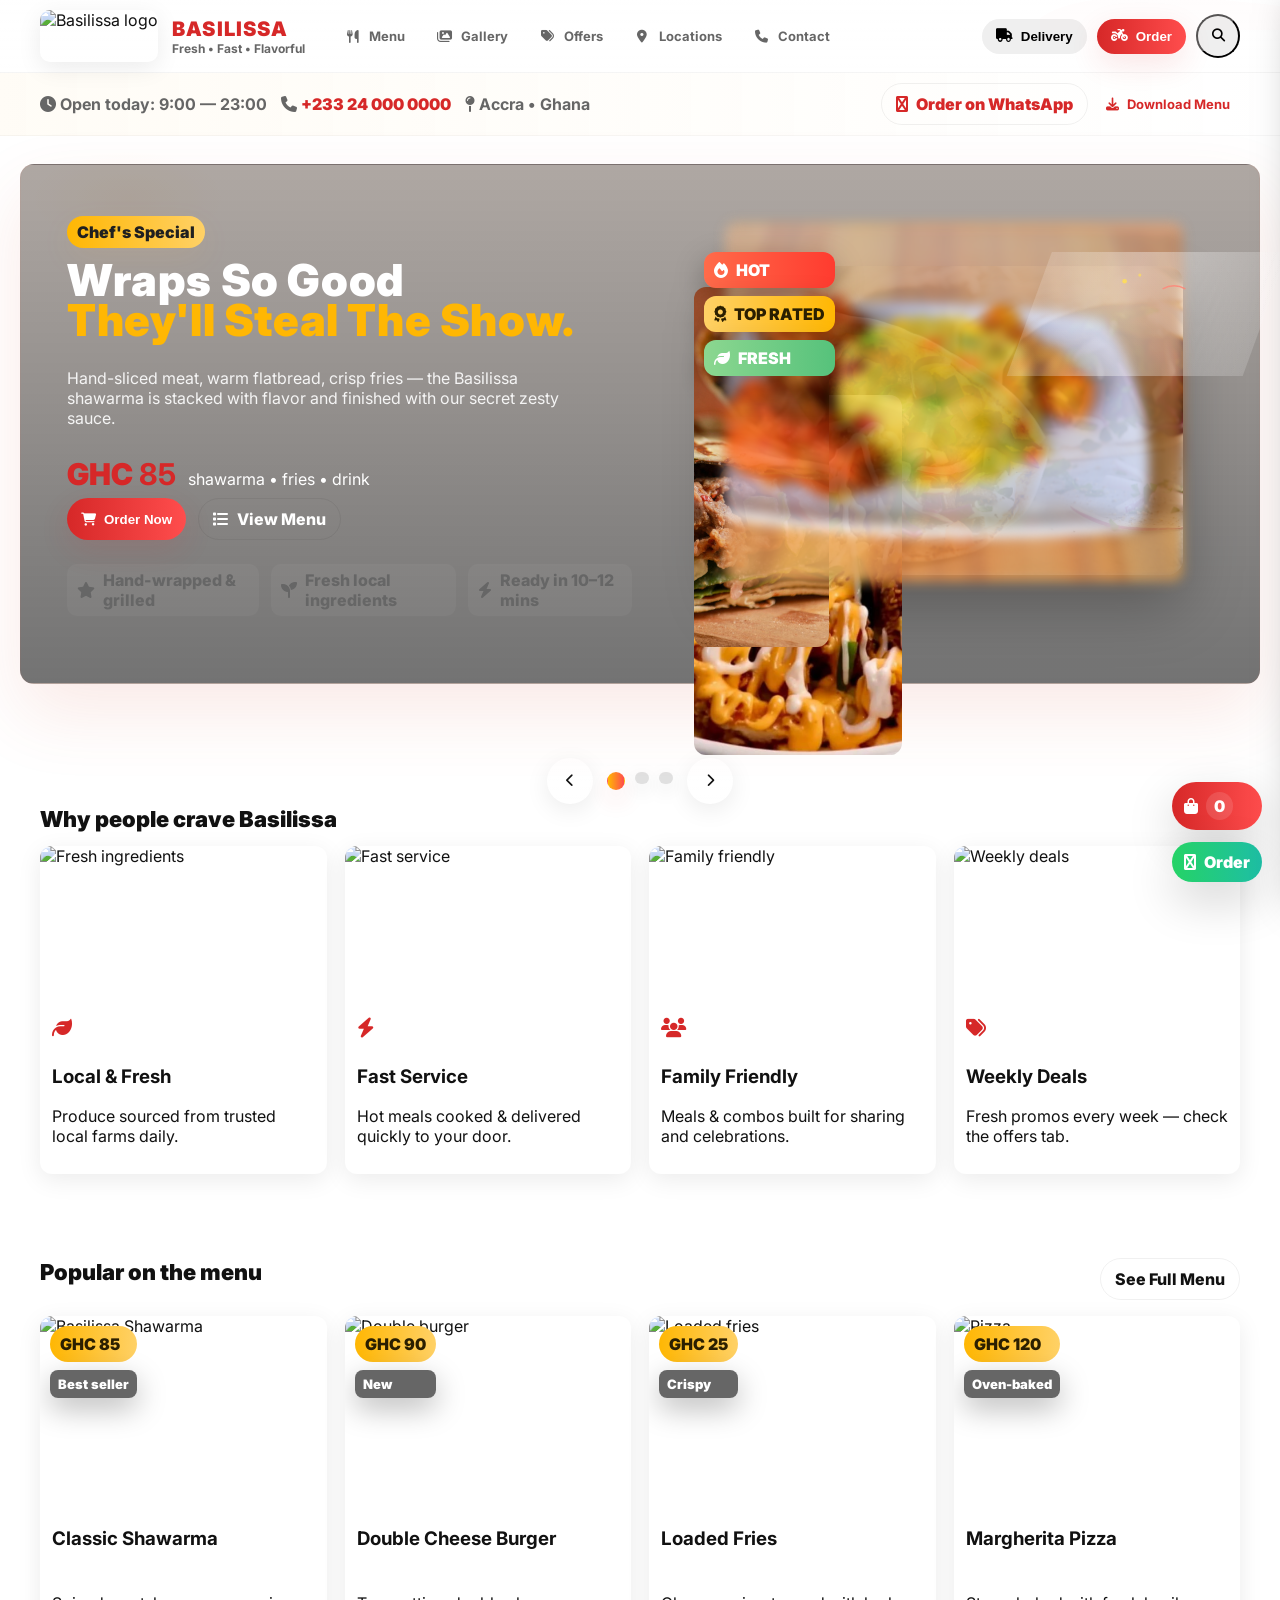
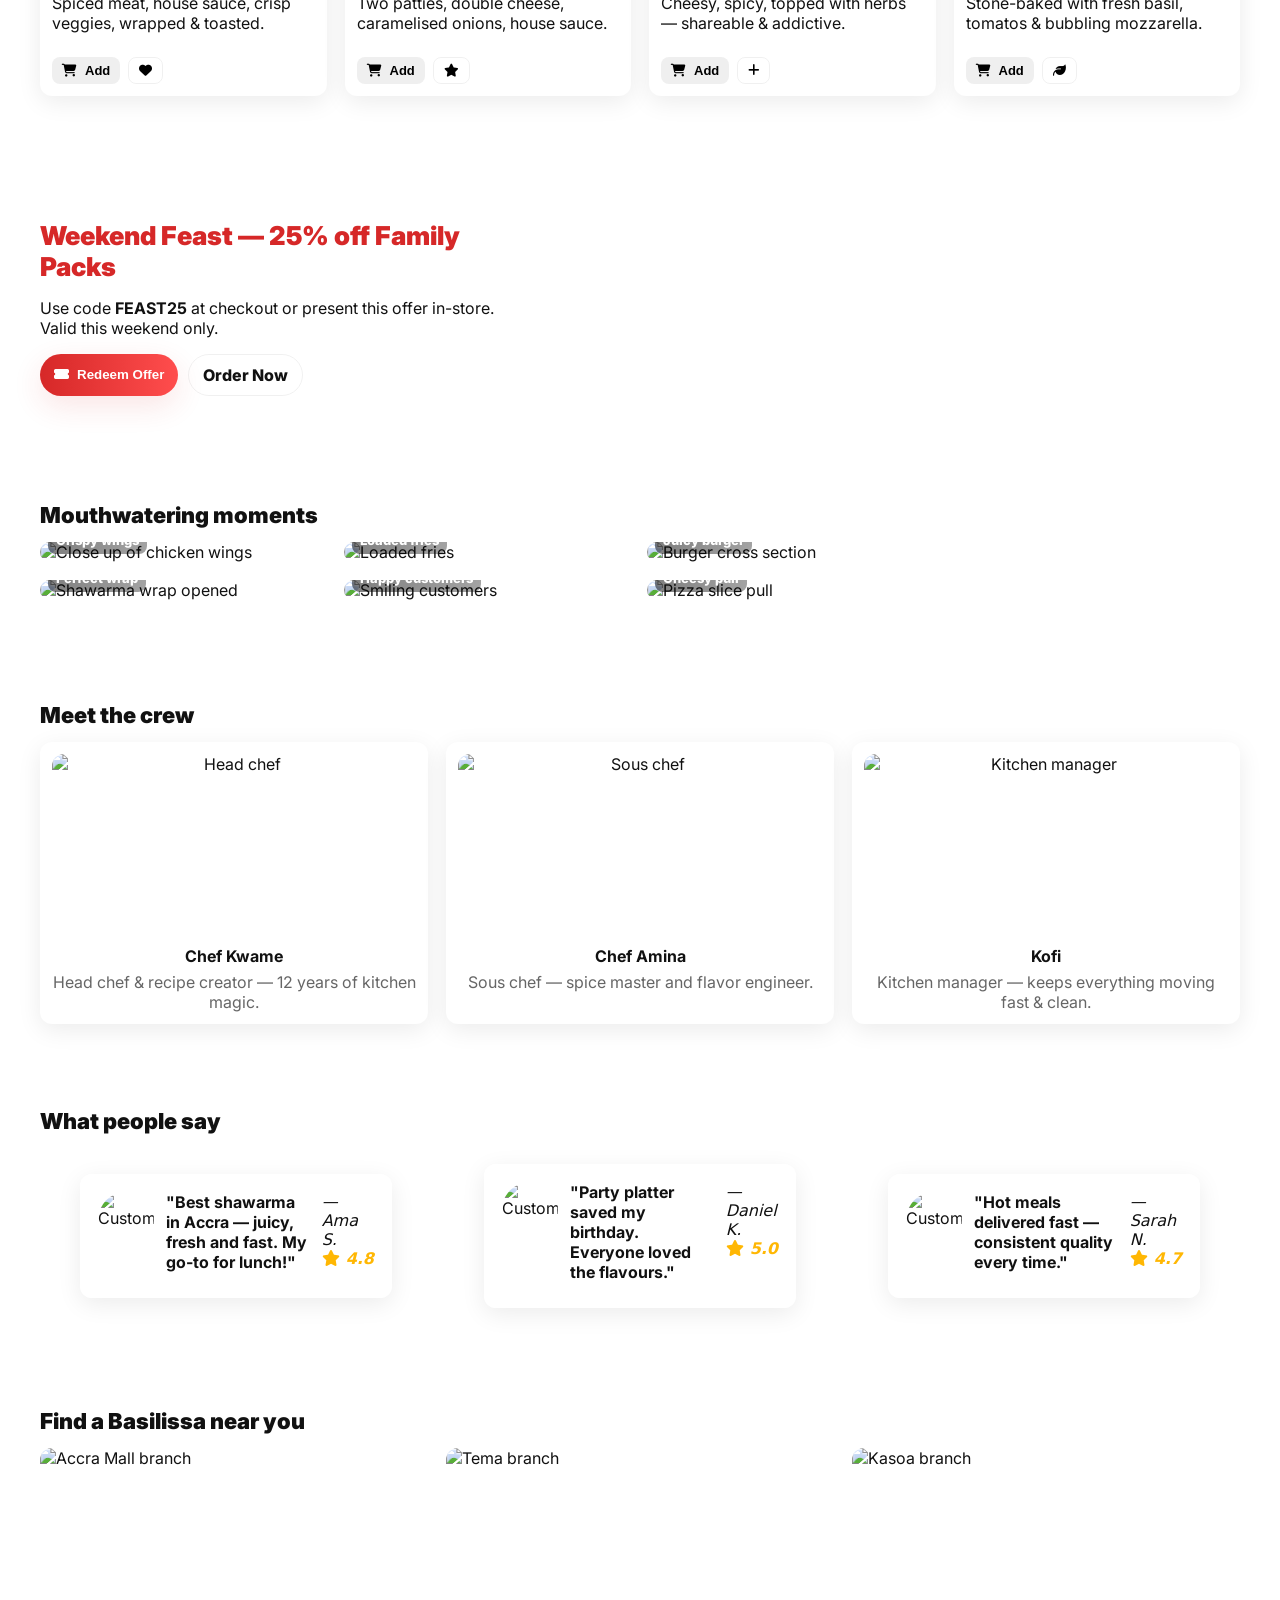
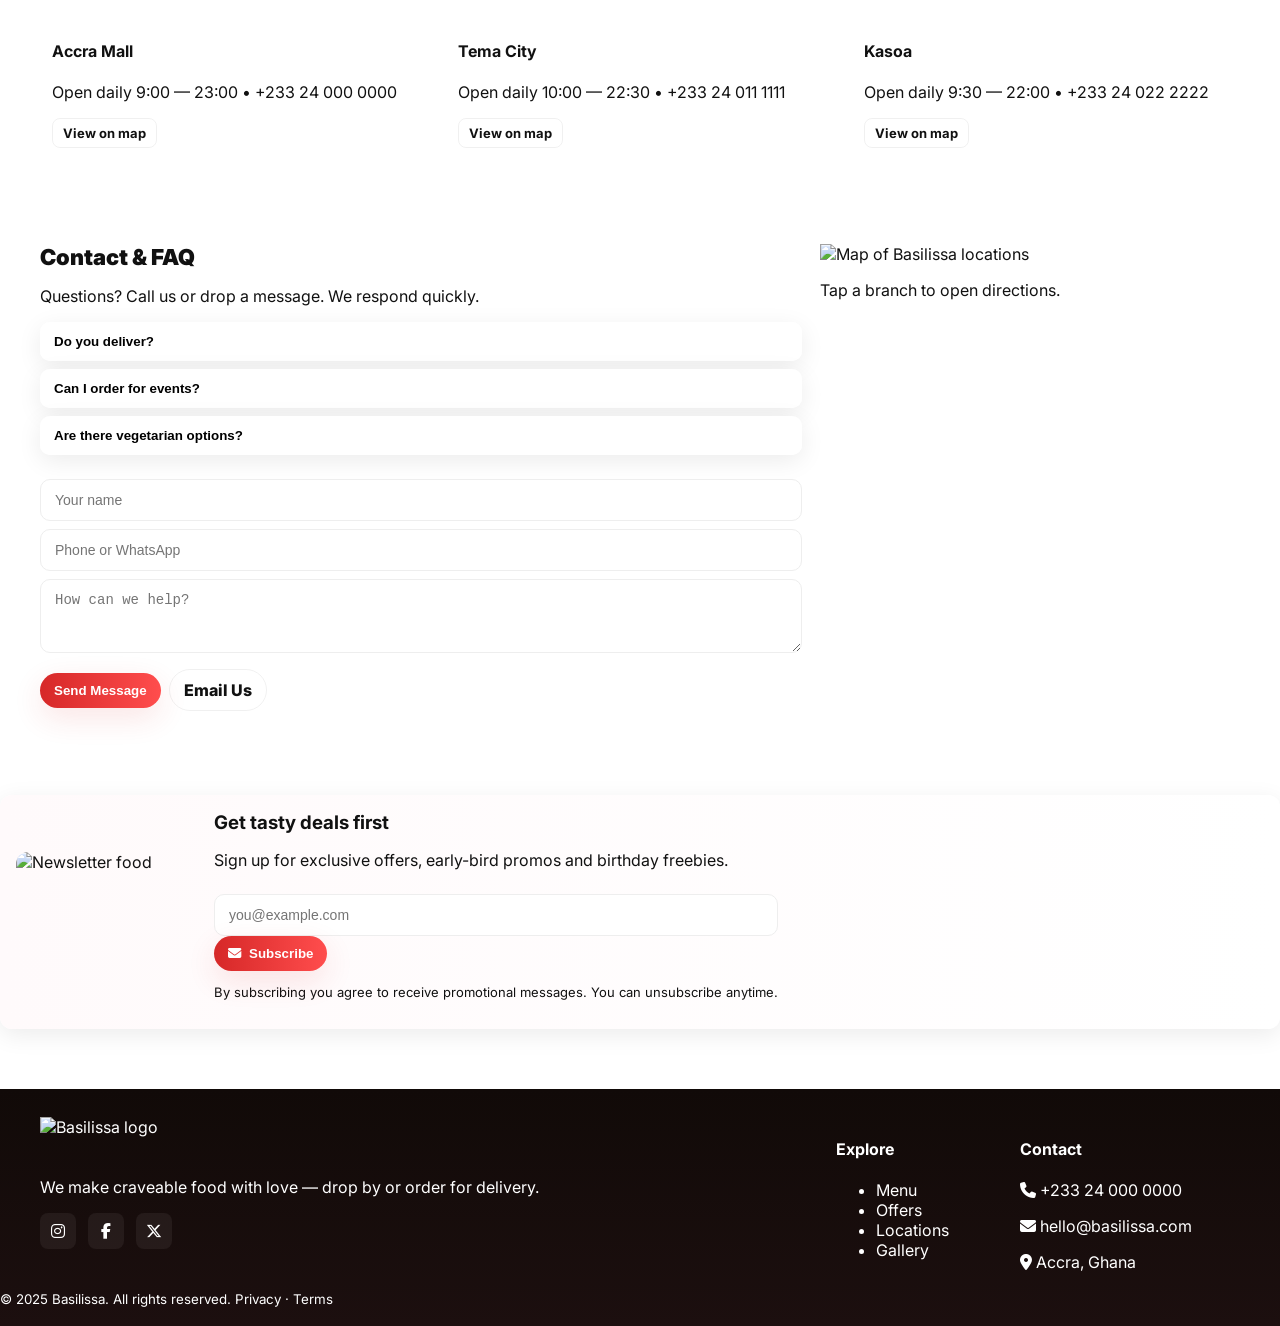
==== commit a2f7f224: "Update bas.html" ====
--- a/bas.html
+++ b/bas.html
@@ -438,10 +438,10 @@
           <div class="hero-right">
             <!-- layered image collage for strong appetite effect -->
             <div class="image-collage" aria-hidden="true" data-animate="float">
-              <img src="images/hero-shawarma-main.jpg" alt="Basilissa Shawarma on plate" class="collage-main" loading="lazy">
-              <img src="images/hero-shawarma-side-fries.png" alt="Fries" class="collage-layer layer-fries" loading="lazy">
-              <img src="images/hero-shawarma-garnish.png" alt="Garnish" class="collage-layer layer-garnish" loading="lazy">
-              <img src="images/steam.png" alt="" class="collage-overlay steam" aria-hidden="true" loading="lazy">
+              <img src="hero-shawarma-large.jpg" alt="Basilissa Shawarma on plate" class="collage-main" loading="lazy">
+              <img src="thumb-fries.jpg" alt="Fries" class="collage-layer layer-fries" loading="lazy">
+              <img src="promo-shawarma.jpg" alt="Garnish" class="collage-layer layer-garnish" loading="lazy">
+              <img src="hero-friedrice-large.jpg" alt="" class="collage-overlay steam" aria-hidden="true" loading="lazy">
               <!-- SVG garnish flourish -->
               <svg class="garnish-sparkles" viewBox="0 0 100 100" aria-hidden="true">
                 <circle cx="10" cy="20" r="3" fill="rgba(255,204,0,0.95)"></circle>
@@ -478,16 +478,16 @@
             </div>
 
             <div class="small-gallery">
-              <img src="images/burger-side1.jpg" alt="Burger closeup" loading="lazy">
-              <img src="images/onion-rings.jpg" alt="Onion rings" loading="lazy">
-              <img src="images/burger-sauce.jpg" alt="Sauce drip" loading="lazy">
+              <img src="thumb-shawarma.jpg" alt="Burger closeup" loading="lazy">
+              <img src="thumb-fries.jpg" alt="Onion rings" loading="lazy">
+              <img src="hero-shawarma-large.jpg" alt="Sauce drip" loading="lazy">
             </div>
           </div>
 
           <div class="hero-right">
             <div class="image-collage" data-animate="pop">
-              <img src="images/hero-burger-main.jpg" alt="Basilissa double burger" class="collage-main" loading="lazy">
-              <img src="images/burger-cheese-drip.png" alt="" class="collage-layer layer-drip" loading="lazy">
+              <img src="promo-shawarma.jpg" alt="Basilissa double burger" class="collage-main" loading="lazy">
+              <img src="thumb-fries.jpg" alt="" class="collage-layer layer-drip" loading="lazy">
               <div class="ribbon topper"><i class="fa fa-thumbs-up"></i> Crowd Favorite</div>
               <svg class="sauce-splat" viewBox="0 0 80 80" aria-hidden="true">
                 <circle cx="20" cy="40" r="8" fill="rgba(255,75,60,0.95)"></circle>
@@ -518,25 +518,25 @@
 
             <div class="feature-row">
               <div class="feature">
-                <img src="images/wing-icon.png" alt="" aria-hidden="true" loading="lazy">
+                <img src="thumb-shawarma.jpg" alt="" aria-hidden="true" loading="lazy">
                 <div>8pcs wings</div>
               </div>
               <div class="feature">
-                <img src="images/rice-icon.png" alt="" aria-hidden="true" loading="lazy">
+                <img src="promo-shawarma.jpg" alt="" aria-hidden="true" loading="lazy">
                 <div>Big rice pan</div>
               </div>
               <div class="feature">
-                <img src="images/dip-icon.png" alt="" aria-hidden="true" loading="lazy">
+                <img src="hero-shawarma-large.jpg" alt="" aria-hidden="true" loading="lazy">
                 <div>3 dips</div>
               </div>
             </div>
           </div>
 
           <div class="hero-right">
-            <div class="image-collage collage-grid" data-animate="stagger">
-              <img src="images/feast-main.jpg" alt="Family feast" class="collage-main" loading="lazy">
-              <img src="images/feast-side-salad.jpg" alt="Salad" class="collage-layer layer-salad" loading="lazy">
-              <img src="images/feast-dips.jpg" alt="Dips" class="collage-layer layer-dips" loading="lazy">
+            <div class="image.png" data-animate="stagger">
+              <img src="hero-fries-large.jpg" alt="Family feast" class="collage-main" loading="lazy">
+              <img src="promo-shawarma.jpg" alt="Salad" class="collage-layer layer-salad" loading="lazy">
+              <img src="hero-angwamo-large.jpg" alt="Dips" class="collage-layer layer-dips" loading="lazy">
               <div class="badge ribbon-left"><i class="fa fa-gift"></i> Party Pack</div>
             </div>
           </div>
